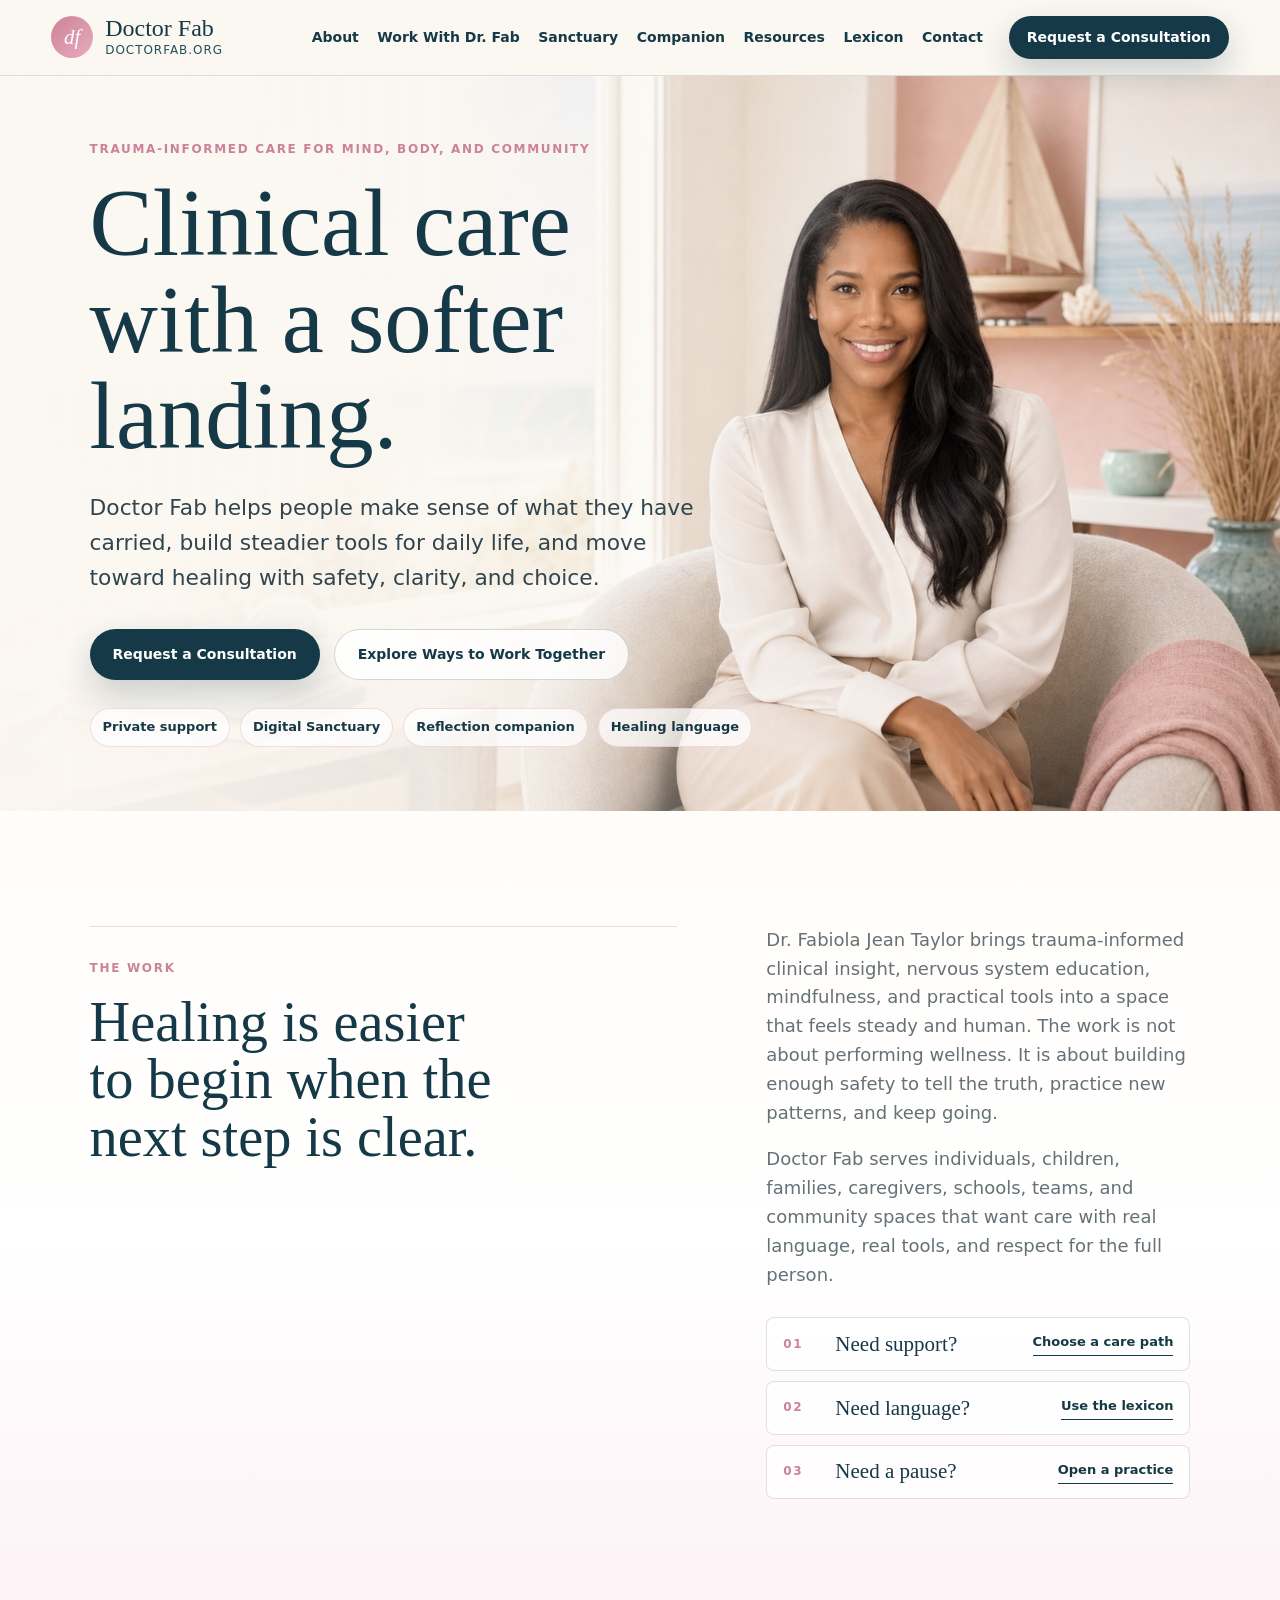
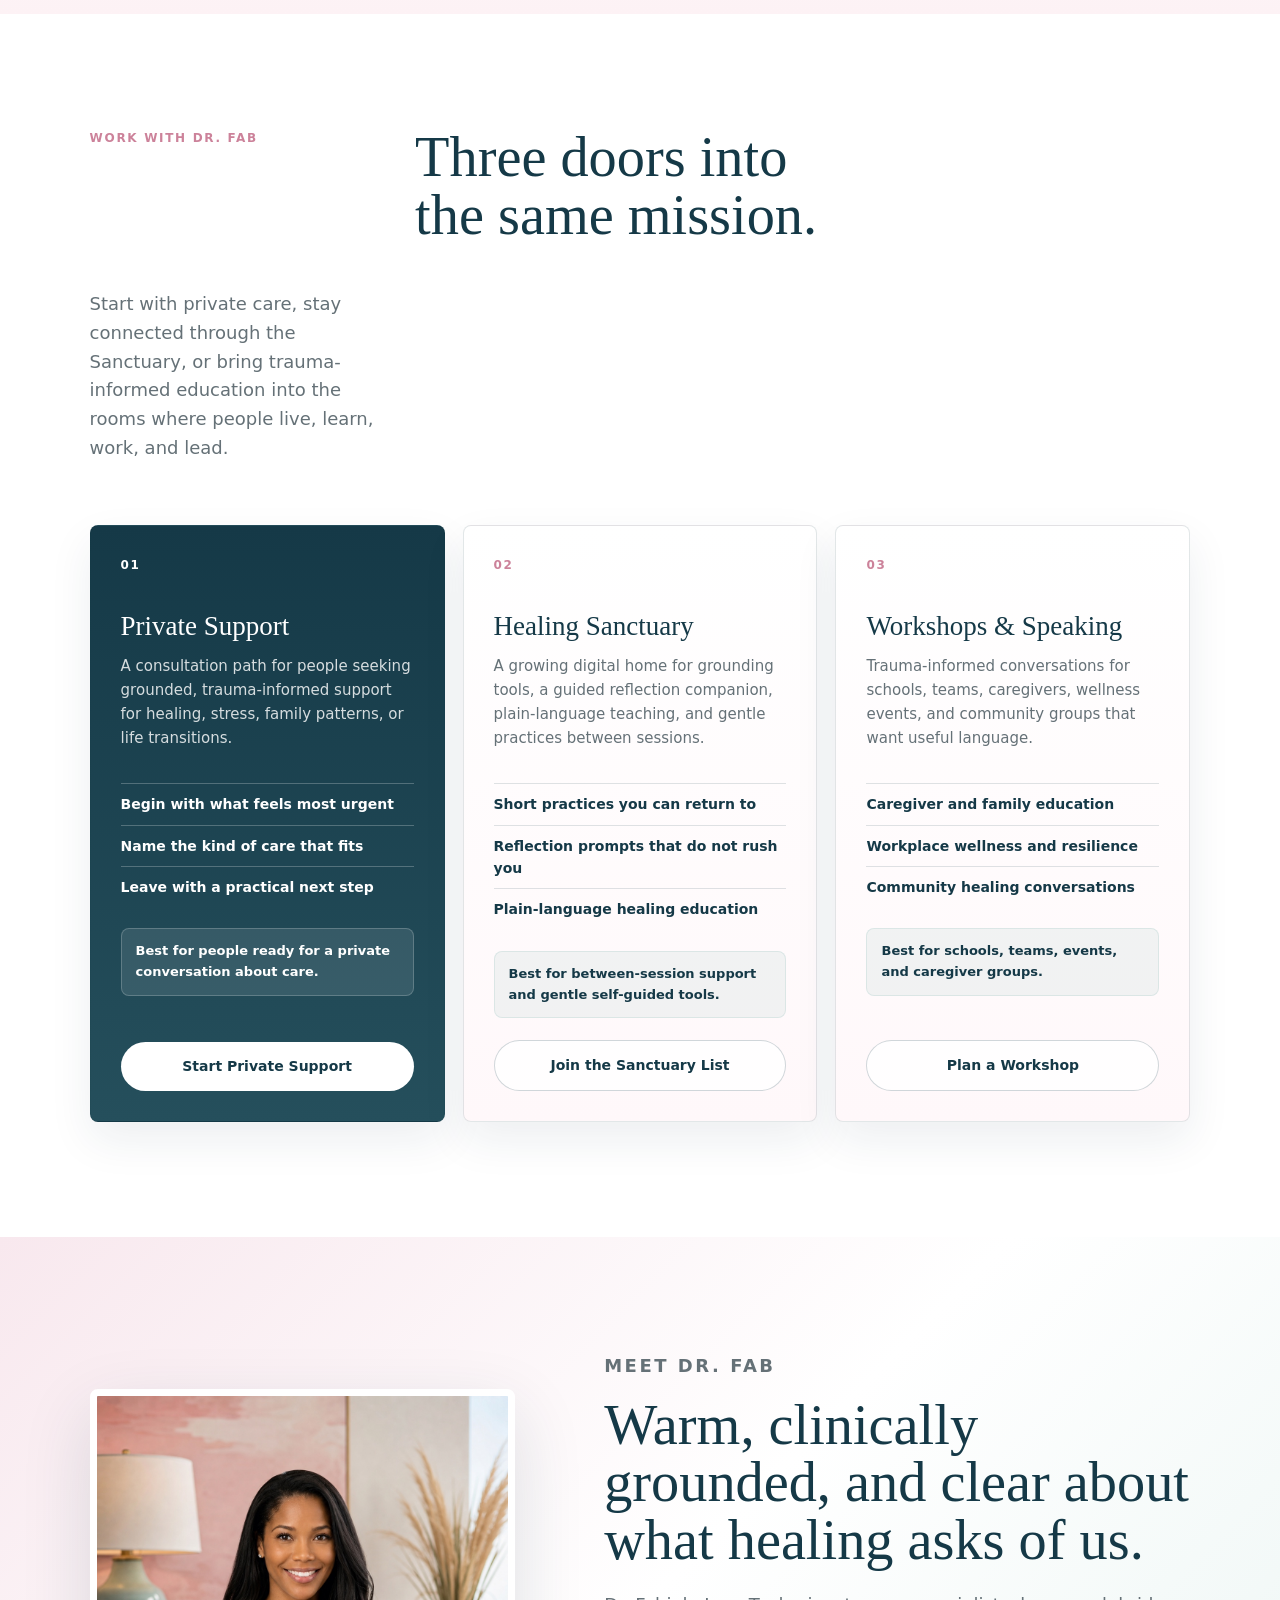
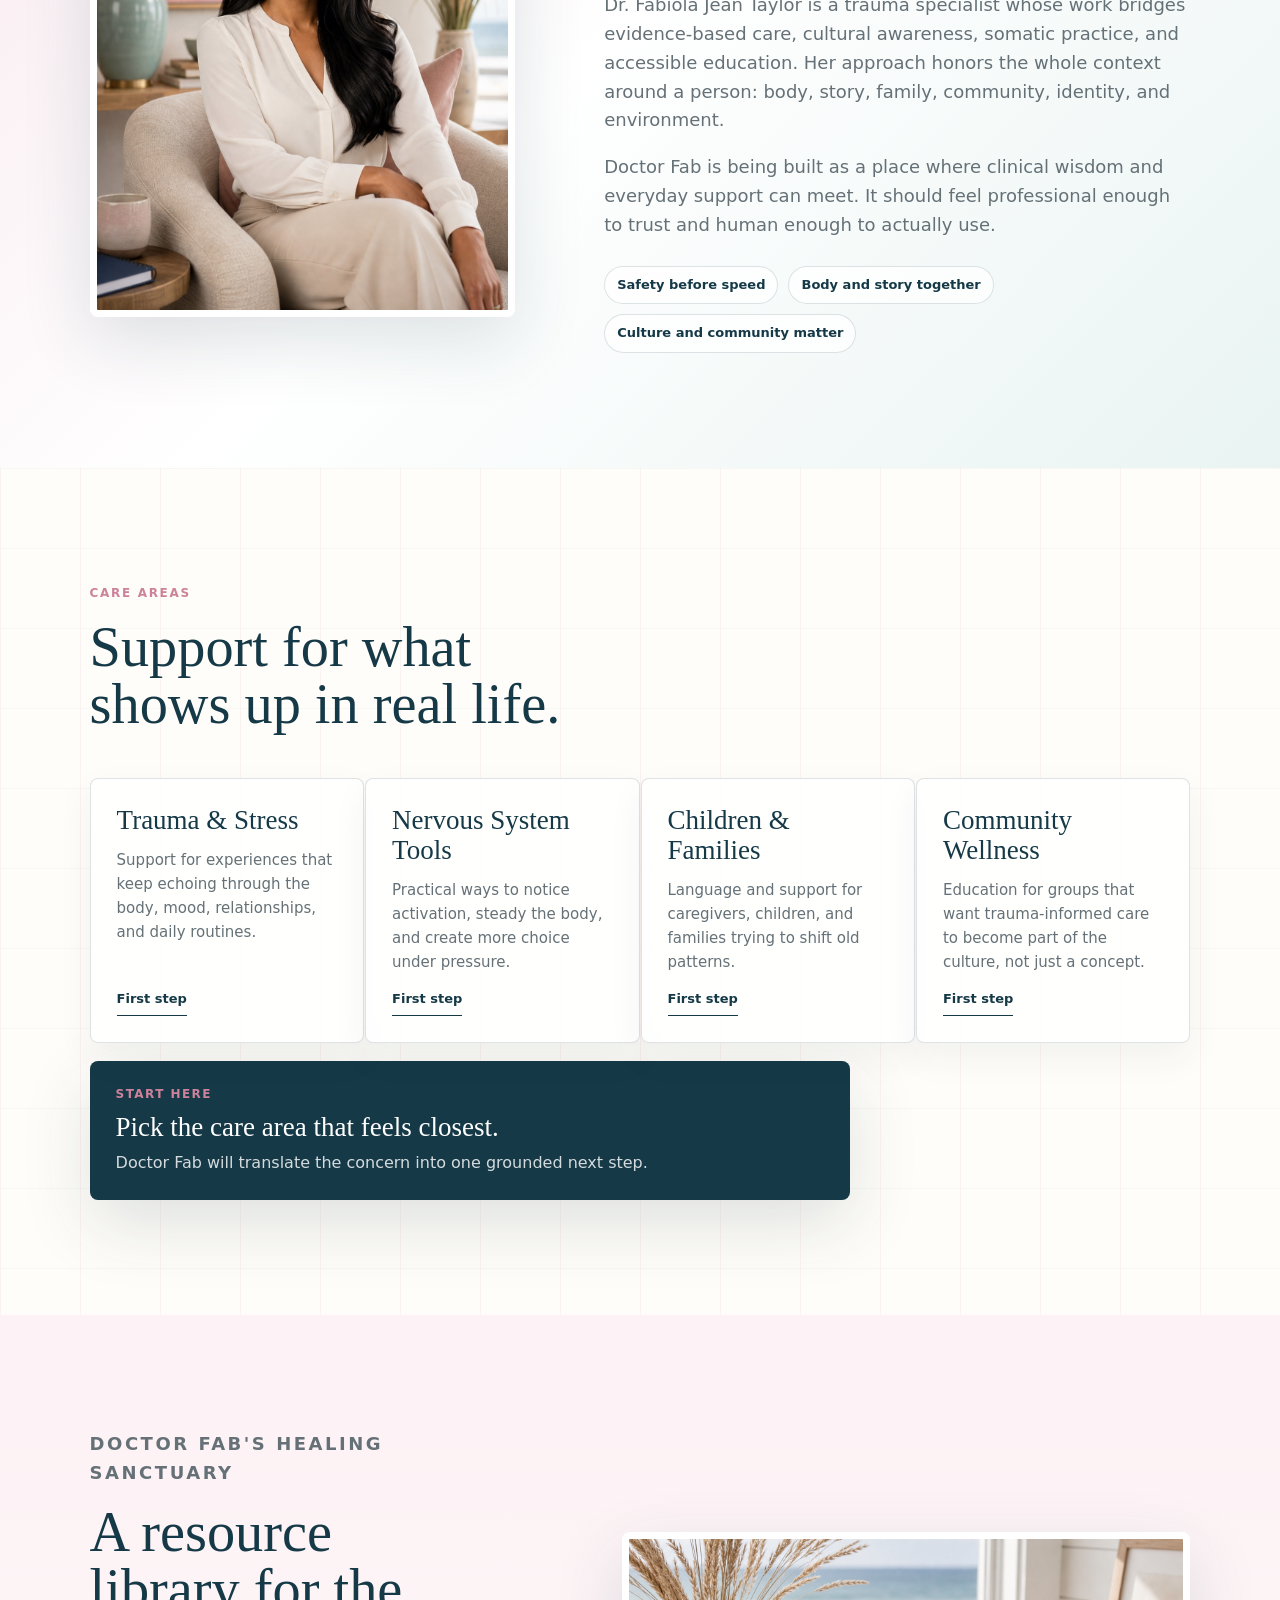
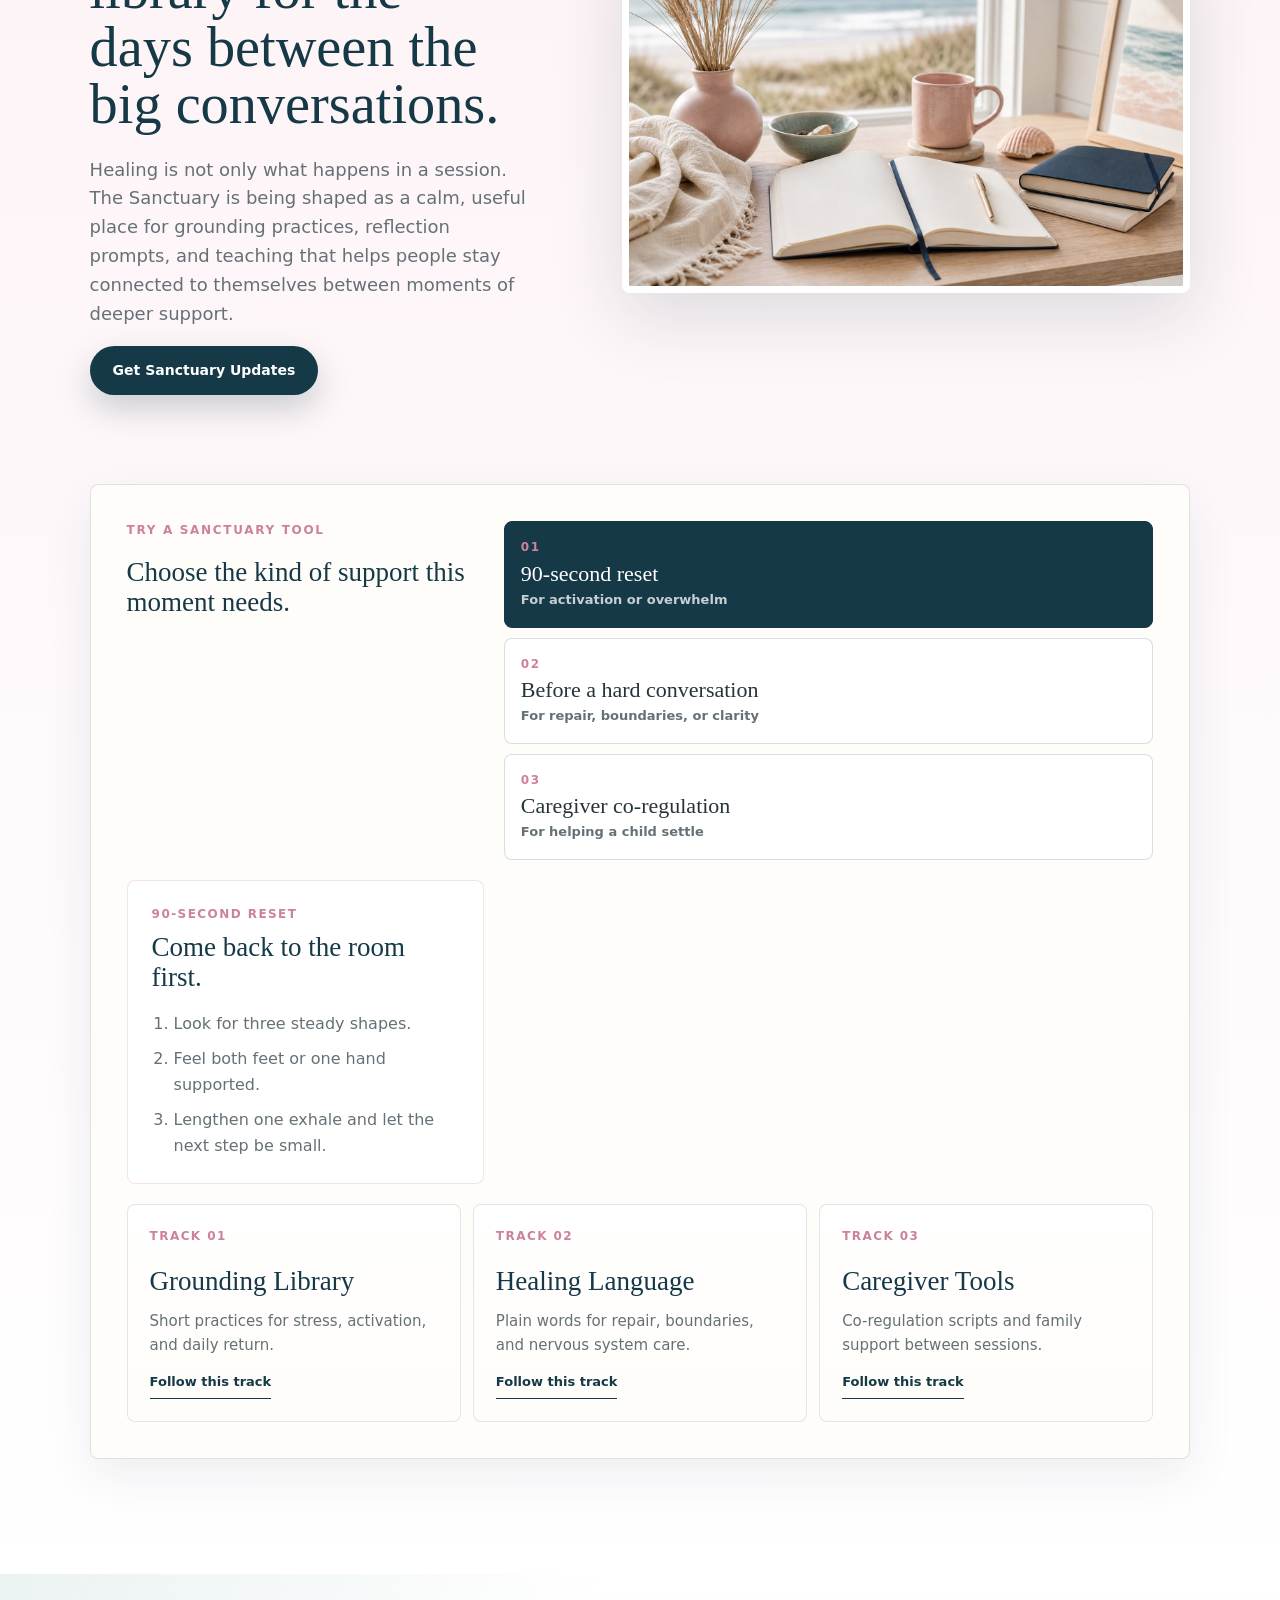
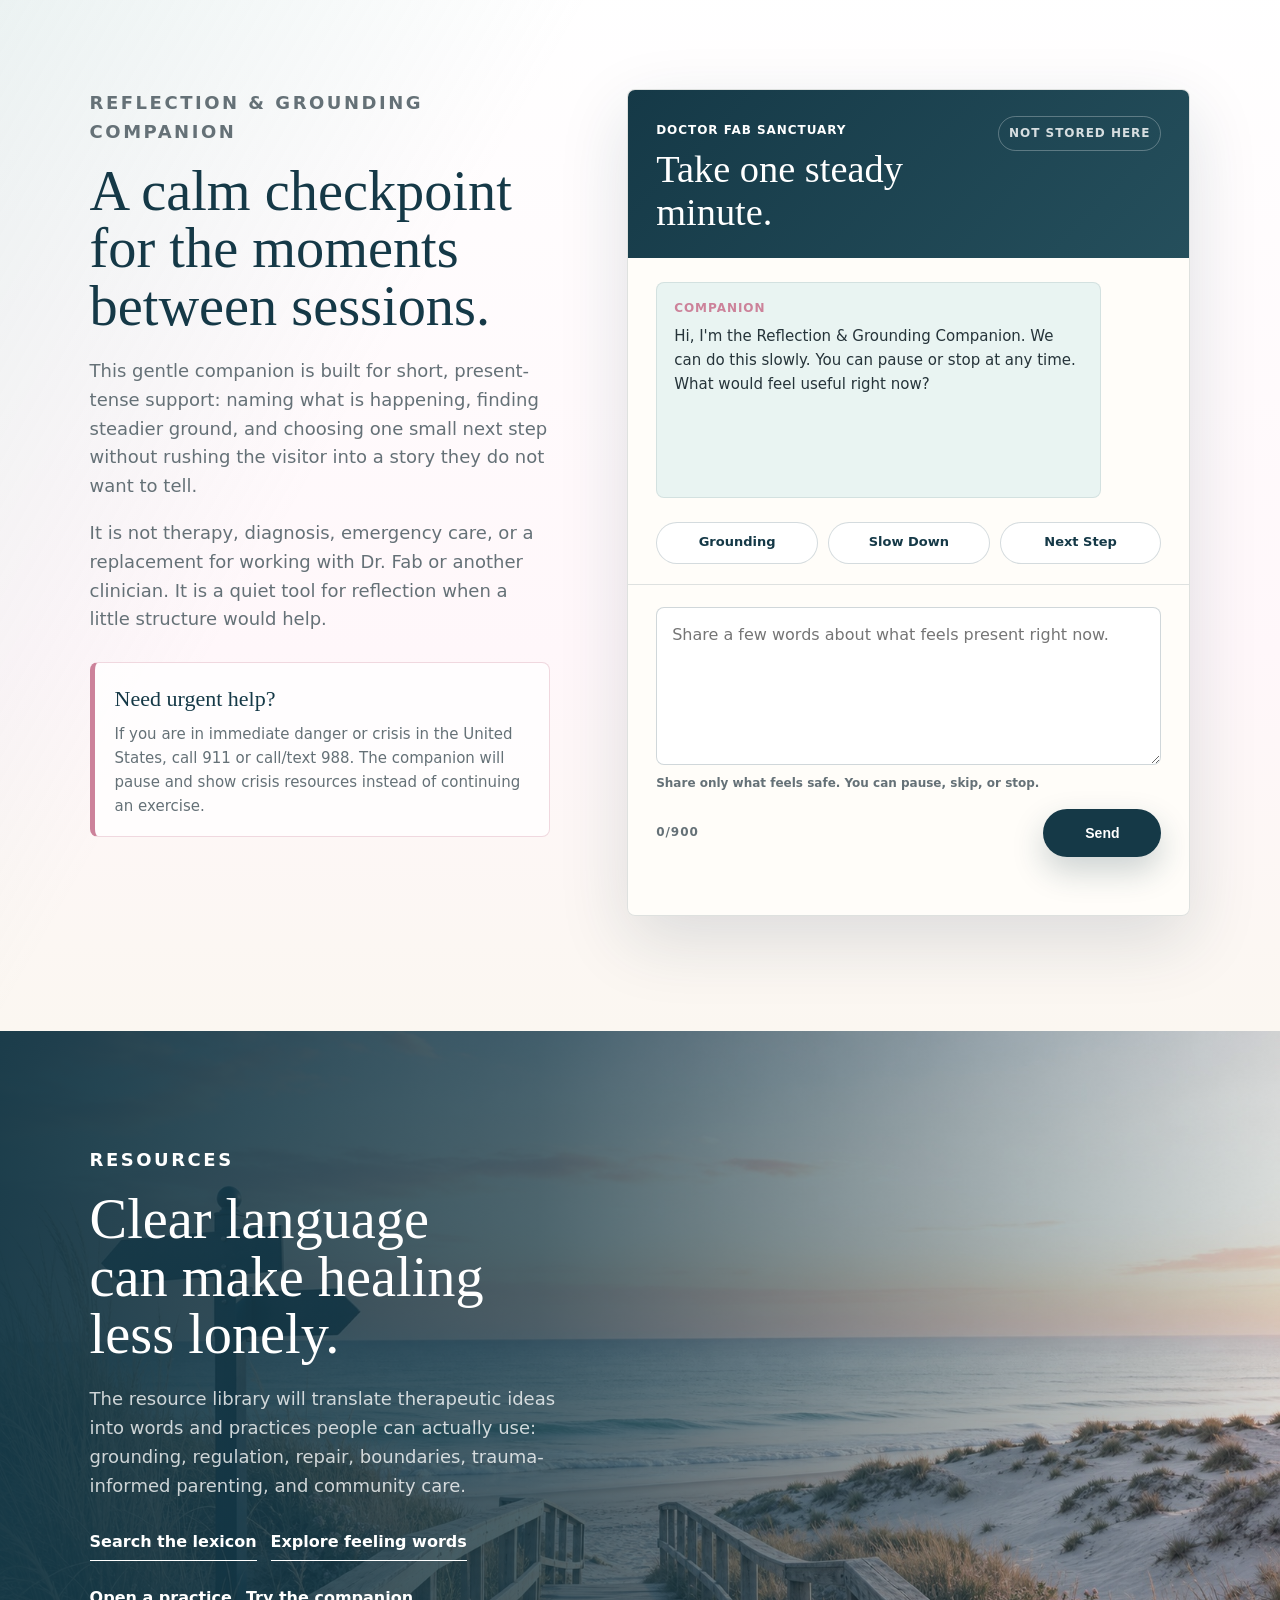
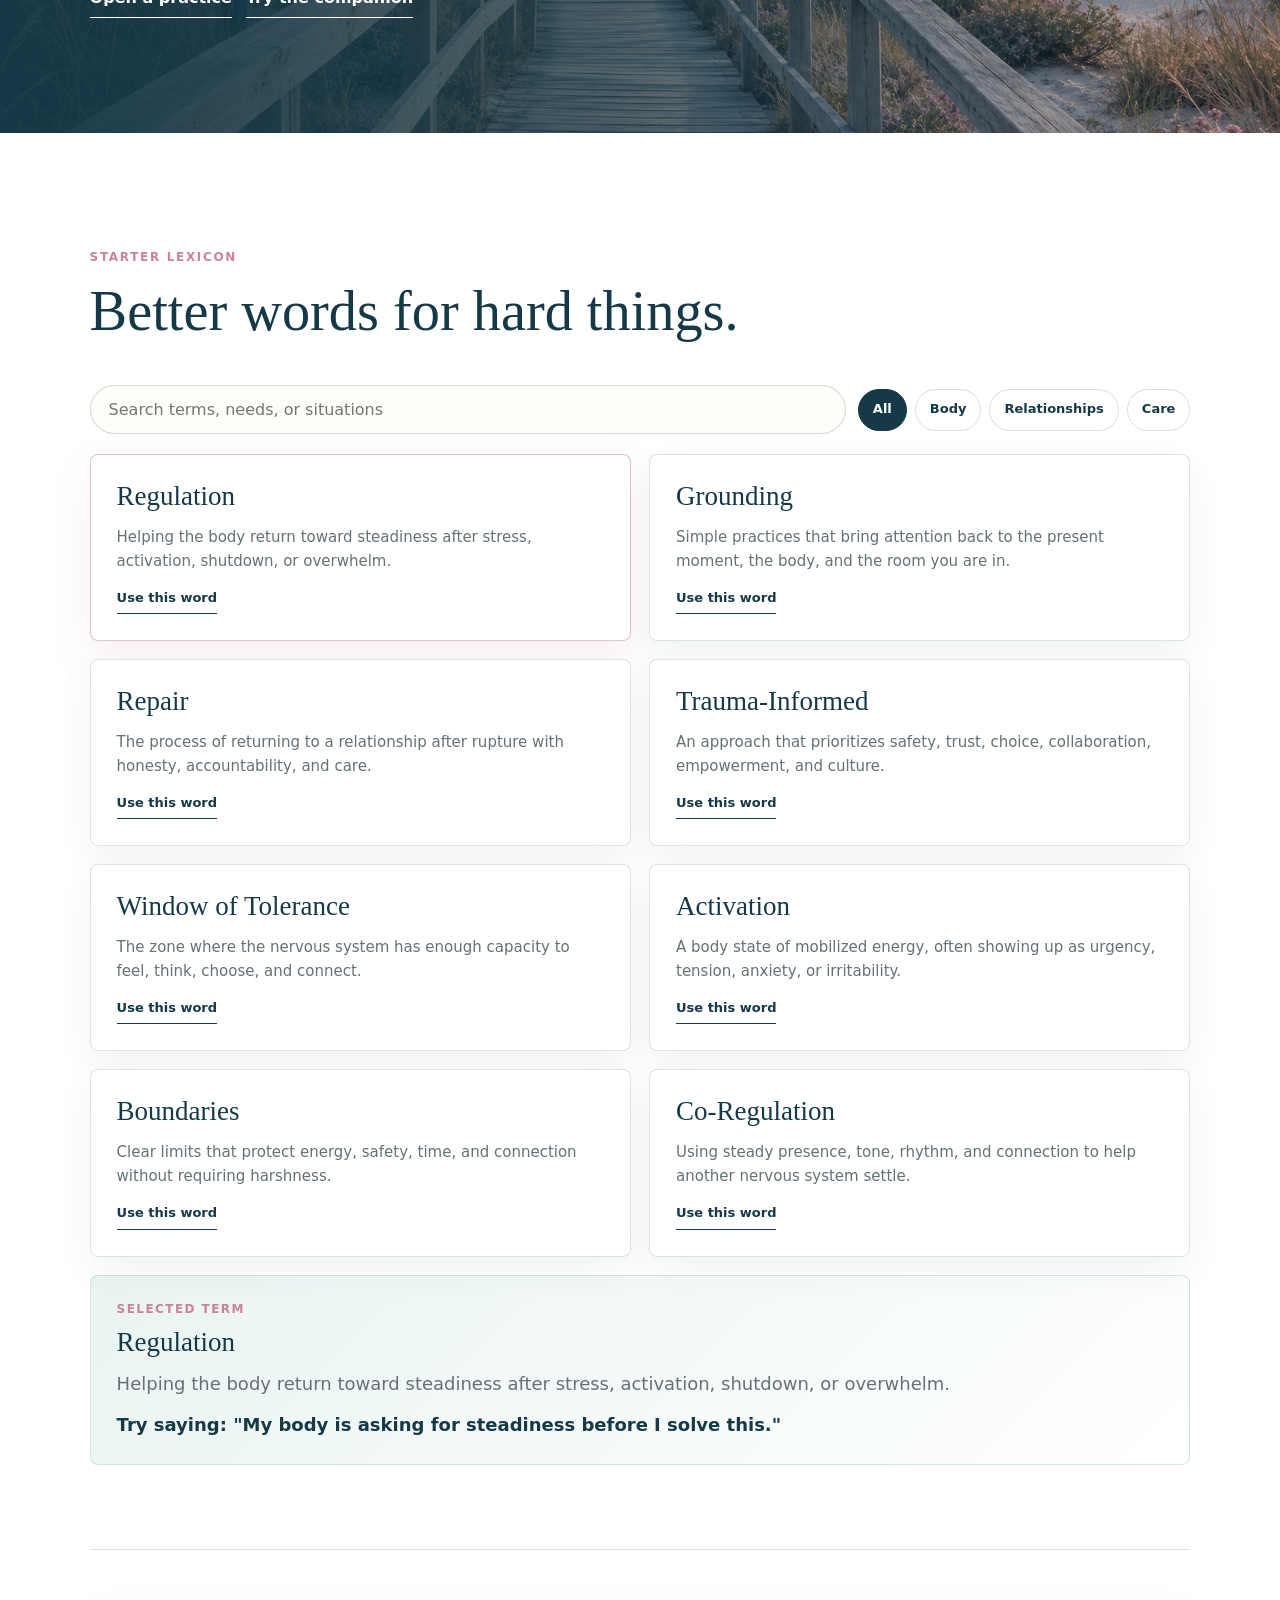
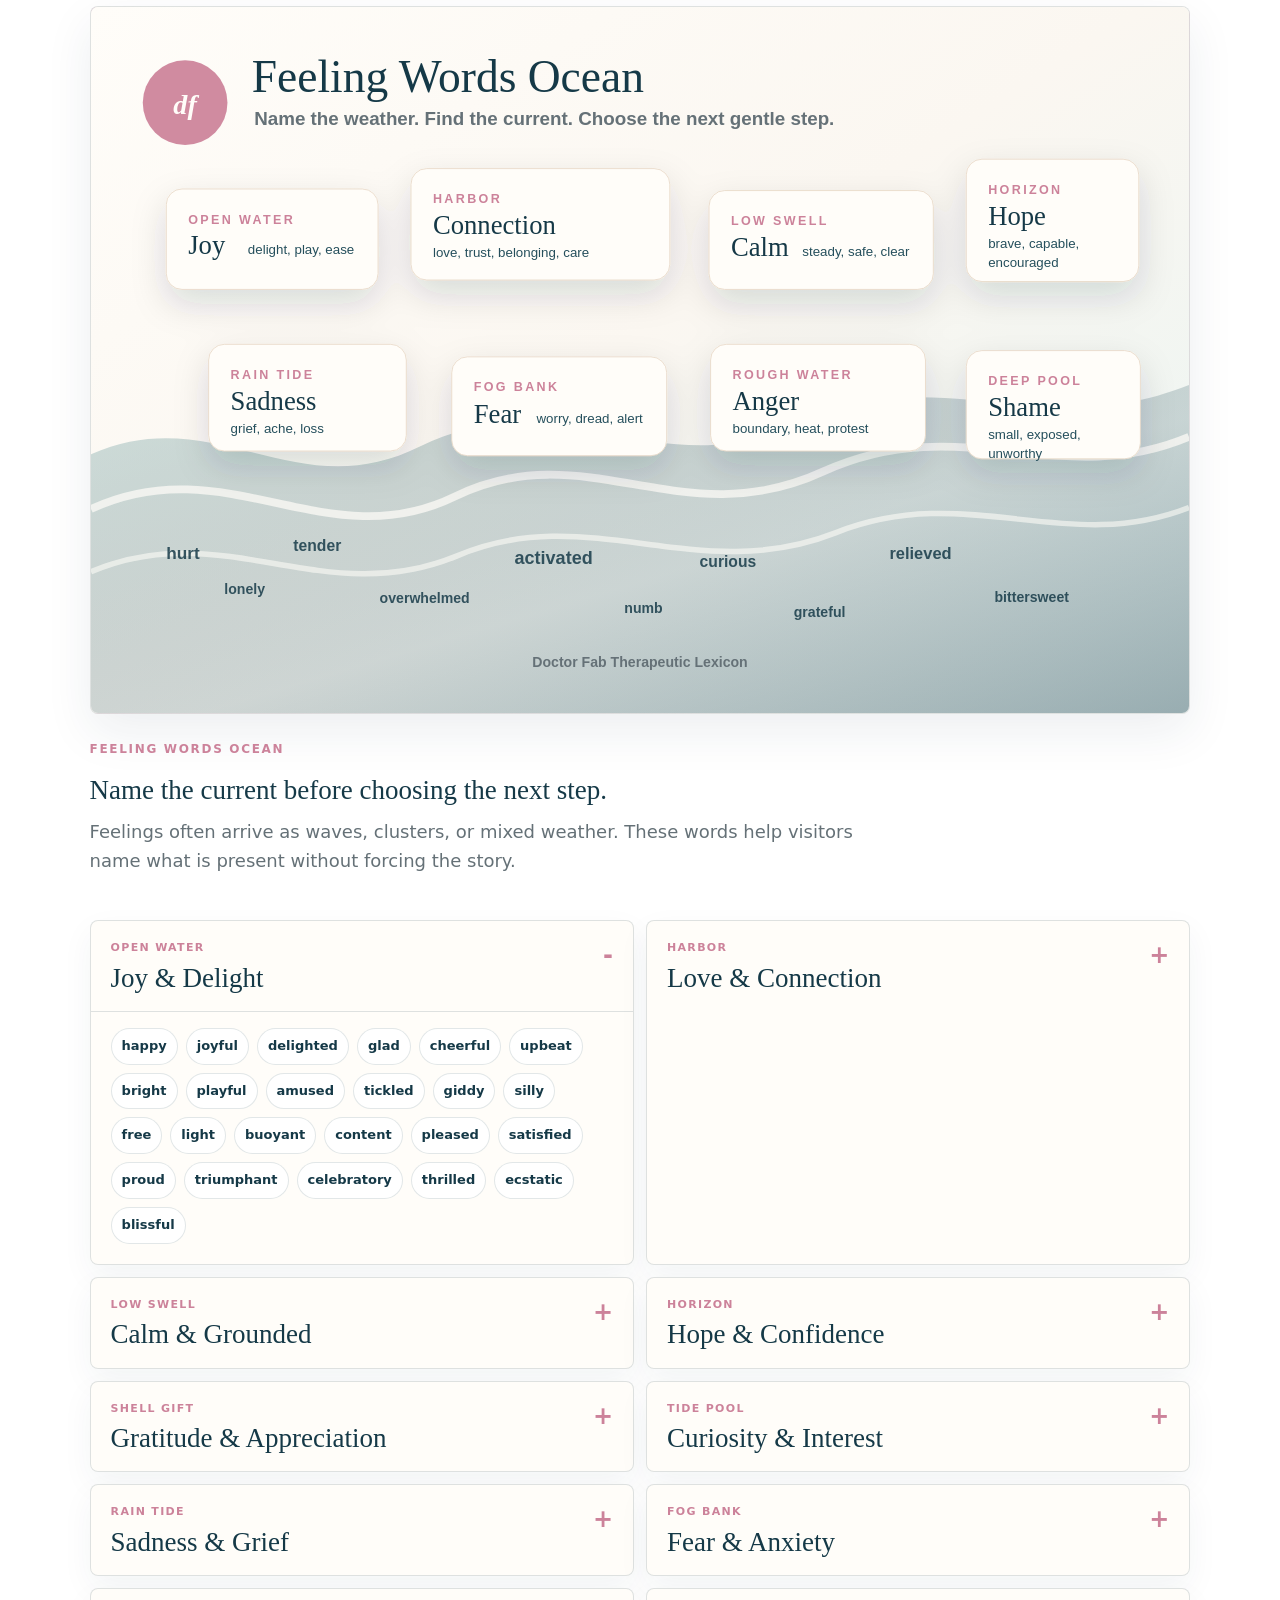
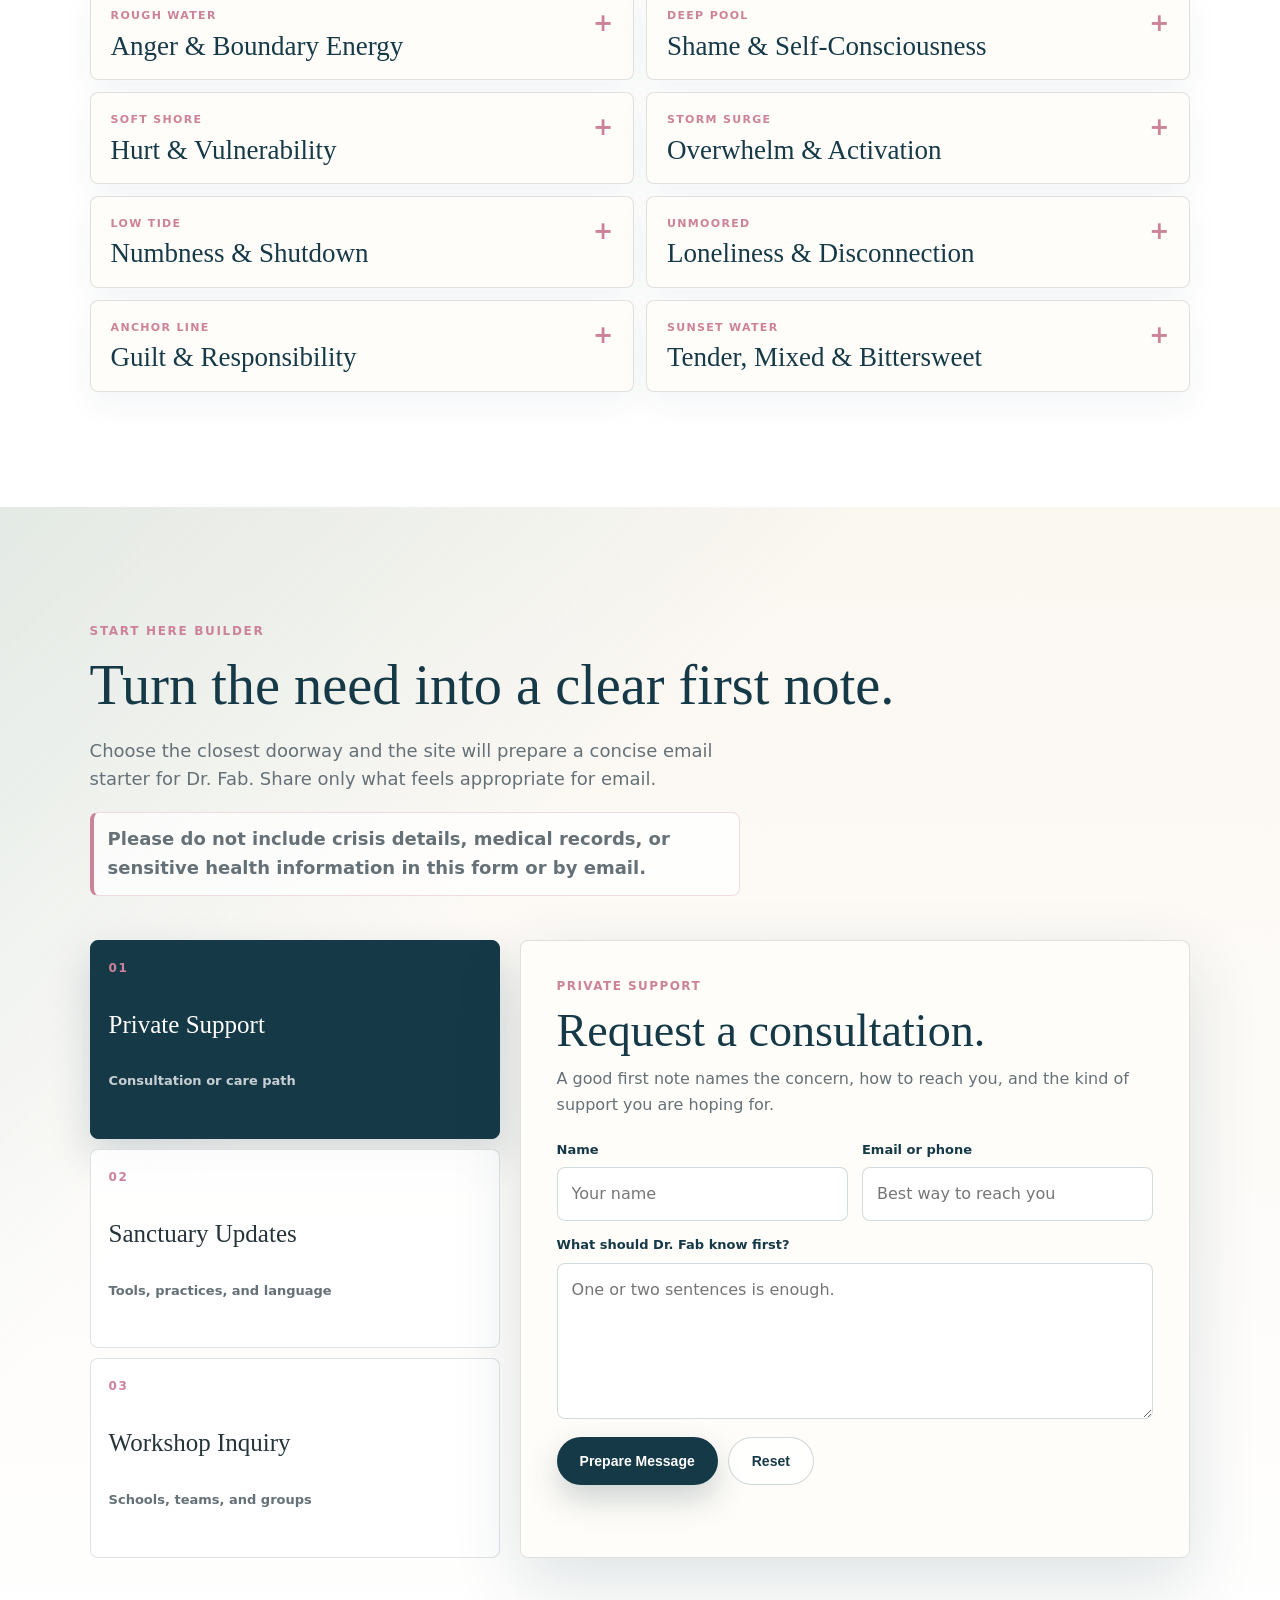
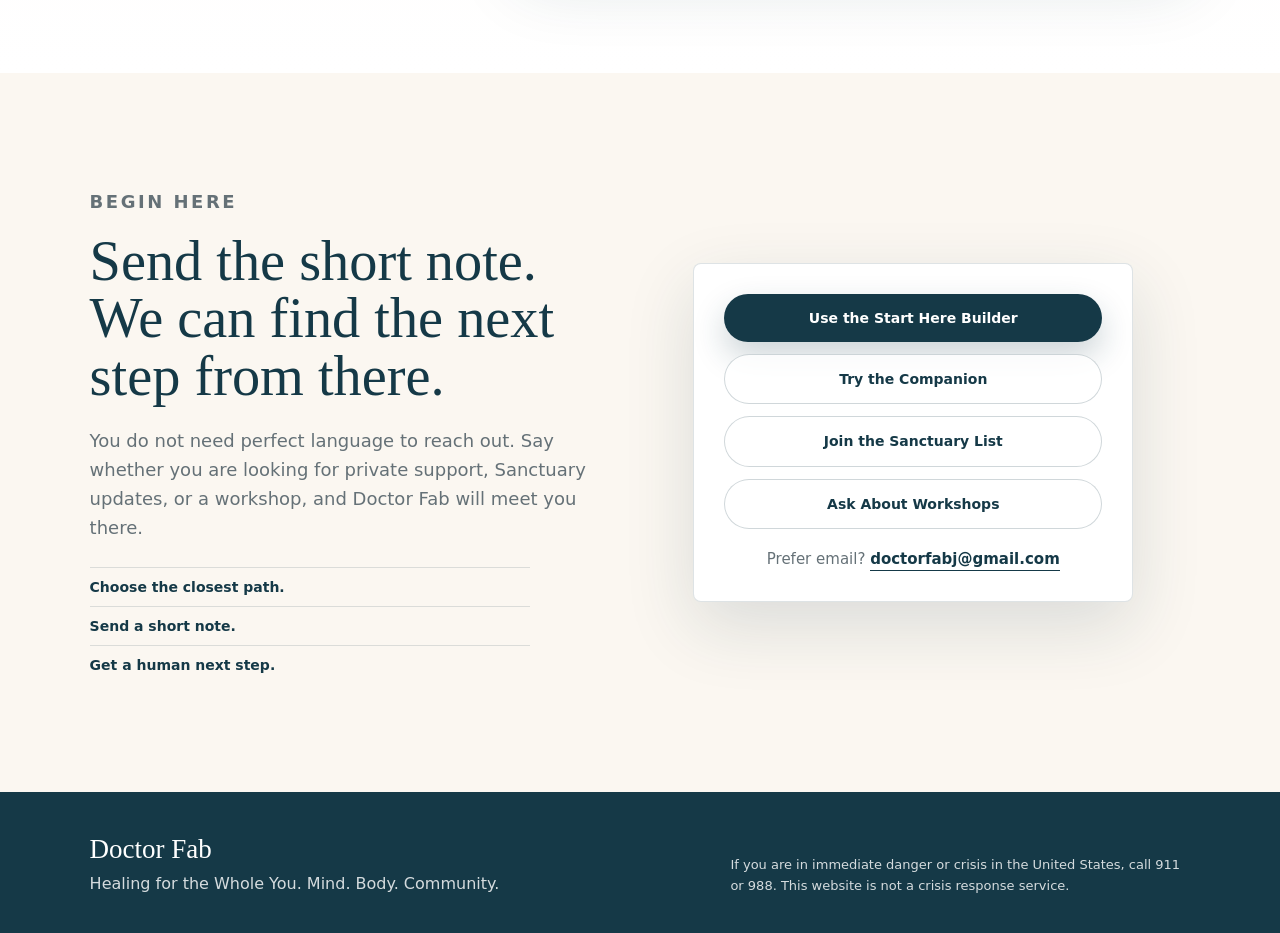
==== index.html @ 4f76460e "Add feeling words lexicon library" ====
<!doctype html>
<html lang="en">
  <head>
    <meta charset="utf-8">
    <meta name="viewport" content="width=device-width, initial-scale=1">
    <title>Doctor Fab | Trauma-Informed Therapy, Resources, and Workshops</title>
    <meta
      name="description"
      content="Doctor Fab offers trauma-informed therapy, nervous system education, practical healing resources, and workshops for individuals, families, and communities."
    >
    <meta property="og:title" content="Doctor Fab | Trauma-Informed Therapy, Resources, and Workshops">
    <meta
      property="og:description"
      content="Clinical care with a softer landing. Trauma-informed support for people, families, and communities ready for steady change."
    >
    <meta property="og:image" content="https://doctorfab.org/assets/generated/doctorfab-hero-coastal.jpg">
    <meta name="theme-color" content="#153947">
    <link rel="canonical" href="https://doctorfab.org/">
    <link rel="icon" href="assets/favicon.svg" type="image/svg+xml">
    <link rel="stylesheet" href="styles.css">
  </head>
  <body>
    <a class="skip-link" href="#home">Skip to content</a>
    <header class="site-header">
      <a class="brand" href="#home" aria-label="Doctor Fab home">
        <span class="brand-mark">df</span>
        <span>
          <strong>Doctor Fab</strong>
          <small>doctorfab.org</small>
        </span>
      </a>
      <div class="header-actions">
        <nav class="nav" aria-label="Main navigation">
          <a href="#about">About</a>
          <a href="#work">Work With Dr. Fab</a>
          <a href="#sanctuary">Sanctuary</a>
          <a href="#companion">Companion</a>
          <a href="#resources">Resources</a>
          <a href="#lexicon">Lexicon</a>
          <a href="#contact">Contact</a>
        </nav>
        <a class="header-cta" href="#pathway" data-pathway-start="private" aria-label="Request a consultation">
          <span class="header-cta-full">Request a Consultation</span>
          <span class="header-cta-short">Start Here</span>
        </a>
      </div>
    </header>

    <main id="home" tabindex="-1">
      <section class="hero" aria-label="Doctor Fab introduction">
        <img
          class="hero-image"
          src="assets/generated/doctorfab-hero-coastal.jpg"
          alt="Doctor Fab seated in a calm coastal therapy office"
          width="1586"
          height="992"
          fetchpriority="high"
          decoding="async"
        >
        <div class="hero-copy">
          <p class="eyebrow">Trauma-informed care for mind, body, and community</p>
          <h1>Clinical care with a softer landing.</h1>
          <p class="hero-lede">
            Doctor Fab helps people make sense of what they have carried, build
            steadier tools for daily life, and move toward healing with safety,
            clarity, and choice.
          </p>
          <div class="hero-actions">
            <a class="button primary" href="#pathway" data-pathway-start="private">Request a Consultation</a>
            <a class="button secondary" href="#work">Explore Ways to Work Together</a>
          </div>
          <div class="hero-paths" aria-label="Doctor Fab support pathways">
            <a href="#work">Private support</a>
            <a href="#sanctuary">Digital Sanctuary</a>
            <a href="#companion" data-focus-companion>Reflection companion</a>
            <a href="#lexicon">Healing language</a>
          </div>
        </div>
      </section>

      <section class="opening section-shell">
        <div class="section-rule">
          <p class="eyebrow">The work</p>
          <h2>Healing is easier to begin when the next step is clear.</h2>
        </div>
        <div class="opening-copy">
          <p>
            Dr. Fabiola Jean Taylor brings trauma-informed clinical insight,
            nervous system education, mindfulness, and practical tools into a
            space that feels steady and human. The work is not about performing
            wellness. It is about building enough safety to tell the truth,
            practice new patterns, and keep going.
          </p>
          <p>
            Doctor Fab serves individuals, children, families, caregivers,
            schools, teams, and community spaces that want care with real
            language, real tools, and respect for the full person.
          </p>
          <div class="orientation-panel" aria-label="Where to begin">
            <article>
              <span>01</span>
              <strong>Need support?</strong>
              <a href="#work">Choose a care path</a>
            </article>
            <article>
              <span>02</span>
              <strong>Need language?</strong>
              <a href="#lexicon">Use the lexicon</a>
            </article>
            <article>
              <span>03</span>
              <strong>Need a pause?</strong>
              <a href="#sanctuary">Open a practice</a>
            </article>
          </div>
        </div>
      </section>

      <section id="work" class="work section-shell">
        <div class="section-intro">
          <p class="eyebrow">Work With Dr. Fab</p>
          <h2>Three doors into the same mission.</h2>
          <p>
            Start with private care, stay connected through the Sanctuary, or
            bring trauma-informed education into the rooms where people live,
            learn, work, and lead.
          </p>
        </div>
        <div class="offer-grid">
          <article class="offer-card featured">
            <span class="offer-number">01</span>
            <h3>Private Support</h3>
            <p>
              A consultation path for people seeking grounded, trauma-informed
              support for healing, stress, family patterns, or life transitions.
            </p>
            <ul>
              <li>Begin with what feels most urgent</li>
              <li>Name the kind of care that fits</li>
              <li>Leave with a practical next step</li>
            </ul>
            <p class="offer-fit">Best for people ready for a private conversation about care.</p>
            <a class="button light" href="#pathway" data-pathway-start="private">Start Private Support</a>
          </article>
          <article class="offer-card">
            <span class="offer-number">02</span>
            <h3>Healing Sanctuary</h3>
            <p>
              A growing digital home for grounding tools, a guided reflection
              companion, plain-language teaching, and gentle practices between
              sessions.
            </p>
            <ul>
              <li>Short practices you can return to</li>
              <li>Reflection prompts that do not rush you</li>
              <li>Plain-language healing education</li>
            </ul>
            <p class="offer-fit">Best for between-session support and gentle self-guided tools.</p>
            <a class="button secondary" href="#pathway" data-pathway-start="sanctuary">Join the Sanctuary List</a>
          </article>
          <article class="offer-card">
            <span class="offer-number">03</span>
            <h3>Workshops & Speaking</h3>
            <p>
              Trauma-informed conversations for schools, teams, caregivers,
              wellness events, and community groups that want useful language.
            </p>
            <ul>
              <li>Caregiver and family education</li>
              <li>Workplace wellness and resilience</li>
              <li>Community healing conversations</li>
            </ul>
            <p class="offer-fit">Best for schools, teams, events, and caregiver groups.</p>
            <a class="button secondary" href="#pathway" data-pathway-start="workshop">Plan a Workshop</a>
          </article>
        </div>
      </section>

      <section id="about" class="about">
        <div class="about-image">
          <img
            src="assets/generated/doctorfab-about-portrait.jpg"
            alt="AI-generated portrait of Doctor Fab in a coastal studio"
          >
        </div>
        <div class="about-copy">
          <p class="eyebrow">Meet Dr. Fab</p>
          <h2>Warm, clinically grounded, and clear about what healing asks of us.</h2>
          <p>
            Dr. Fabiola Jean Taylor is a trauma specialist whose work bridges
            evidence-based care, cultural awareness, somatic practice, and
            accessible education. Her approach honors the whole context around a
            person: body, story, family, community, identity, and environment.
          </p>
          <p>
            Doctor Fab is being built as a place where clinical wisdom and
            everyday support can meet. It should feel professional enough to
            trust and human enough to actually use.
          </p>
          <div class="clinical-lens" aria-label="Doctor Fab clinical lens">
            <span>Safety before speed</span>
            <span>Body and story together</span>
            <span>Culture and community matter</span>
          </div>
        </div>
      </section>

      <section class="focus section-shell">
        <div class="section-intro compact">
          <p class="eyebrow">Care Areas</p>
          <h2>Support for what shows up in real life.</h2>
        </div>
        <div class="focus-list">
          <article>
            <h3>Trauma & Stress</h3>
            <p>Support for experiences that keep echoing through the body, mood, relationships, and daily routines.</p>
            <button type="button" data-care-path="trauma">First step</button>
          </article>
          <article>
            <h3>Nervous System Tools</h3>
            <p>Practical ways to notice activation, steady the body, and create more choice under pressure.</p>
            <button type="button" data-care-path="nervous-system">First step</button>
          </article>
          <article>
            <h3>Children & Families</h3>
            <p>Language and support for caregivers, children, and families trying to shift old patterns.</p>
            <button type="button" data-care-path="families">First step</button>
          </article>
          <article>
            <h3>Community Wellness</h3>
            <p>Education for groups that want trauma-informed care to become part of the culture, not just a concept.</p>
            <button type="button" data-care-path="community">First step</button>
          </article>
        </div>
        <div class="care-result" data-care-result aria-live="polite">
          <span>Start here</span>
          <h3>Pick the care area that feels closest.</h3>
          <p>Doctor Fab will translate the concern into one grounded next step.</p>
        </div>
      </section>

      <section id="sanctuary" class="sanctuary section-shell">
        <div class="sanctuary-copy">
          <p class="eyebrow">Doctor Fab's Healing Sanctuary</p>
          <h2>A resource library for the days between the big conversations.</h2>
          <p>
            Healing is not only what happens in a session. The Sanctuary is
            being shaped as a calm, useful place for grounding practices,
            reflection prompts, and teaching that helps people stay connected to
            themselves between moments of deeper support.
          </p>
          <a class="button primary" href="#pathway" data-pathway-start="sanctuary">Get Sanctuary Updates</a>
        </div>
        <div class="sanctuary-image">
          <img
            src="assets/generated/doctorfab-sanctuary-still-life.jpg"
            alt="AI-generated coastal desk with journal, mug, and healing resources"
          >
        </div>
        <div class="sanctuary-library" aria-label="Healing Sanctuary tools">
          <div class="sanctuary-library-header">
            <p class="eyebrow">Try a Sanctuary Tool</p>
            <h3>Choose the kind of support this moment needs.</h3>
          </div>
          <div class="sanctuary-tools">
            <button type="button" data-sanctuary-tool="reset" aria-pressed="true">
              <span>01</span>
              <strong>90-second reset</strong>
              <small>For activation or overwhelm</small>
            </button>
            <button type="button" data-sanctuary-tool="conversation" aria-pressed="false">
              <span>02</span>
              <strong>Before a hard conversation</strong>
              <small>For repair, boundaries, or clarity</small>
            </button>
            <button type="button" data-sanctuary-tool="caregiver" aria-pressed="false">
              <span>03</span>
              <strong>Caregiver co-regulation</strong>
              <small>For helping a child settle</small>
            </button>
          </div>
          <article class="sanctuary-practice" data-sanctuary-output aria-live="polite">
            <span>90-second reset</span>
            <h3>Come back to the room first.</h3>
            <ol>
              <li>Look for three steady shapes.</li>
              <li>Feel both feet or one hand supported.</li>
              <li>Lengthen one exhale and let the next step be small.</li>
            </ol>
          </article>
          <div class="sanctuary-drops" aria-label="Healing Sanctuary content tracks">
            <article>
              <span>Track 01</span>
              <h3>Grounding Library</h3>
              <p>Short practices for stress, activation, and daily return.</p>
              <button type="button" data-pathway-start="sanctuary" data-pathway-interest="Grounding Library">Follow this track</button>
            </article>
            <article>
              <span>Track 02</span>
              <h3>Healing Language</h3>
              <p>Plain words for repair, boundaries, and nervous system care.</p>
              <button type="button" data-pathway-start="sanctuary" data-pathway-interest="Healing Language">Follow this track</button>
            </article>
            <article>
              <span>Track 03</span>
              <h3>Caregiver Tools</h3>
              <p>Co-regulation scripts and family support between sessions.</p>
              <button type="button" data-pathway-start="sanctuary" data-pathway-interest="Caregiver Tools">Follow this track</button>
            </article>
          </div>
        </div>
      </section>

      <section id="companion" class="companion section-shell" aria-labelledby="companion-title">
        <div class="companion-copy">
          <p class="eyebrow">Reflection & Grounding Companion</p>
          <h2 id="companion-title">A calm checkpoint for the moments between sessions.</h2>
          <p>
            This gentle companion is built for short, present-tense support:
            naming what is happening, finding steadier ground, and choosing one
            small next step without rushing the visitor into a story they do not
            want to tell.
          </p>
          <p>
            It is not therapy, diagnosis, emergency care, or a replacement for
            working with Dr. Fab or another clinician. It is a quiet tool for
            reflection when a little structure would help.
          </p>
          <div class="companion-safety">
            <strong>Need urgent help?</strong>
            <span>
              If you are in immediate danger or crisis in the United States,
              call 911 or call/text 988. The companion will pause and show
              crisis resources instead of continuing an exercise.
            </span>
          </div>
        </div>

        <div class="companion-tool" data-companion-tool>
          <div class="companion-tool-header">
            <div>
              <span class="companion-tool-kicker">Doctor Fab Sanctuary</span>
              <h3>Take one steady minute.</h3>
            </div>
            <span class="companion-session-note">Not stored here</span>
          </div>

          <div
            class="companion-messages"
            data-companion-messages
            aria-label="Companion conversation"
            aria-live="polite"
          ></div>

          <div class="companion-prompts" aria-label="Starter reflections">
            <button type="button" data-companion-prompt="I want a grounding exercise for the next two minutes.">Grounding</button>
            <button type="button" data-companion-prompt="I feel activated and want help slowing down.">Slow Down</button>
            <button type="button" data-companion-prompt="Help me choose one gentle next step.">Next Step</button>
          </div>

          <form class="companion-form" data-companion-form>
            <label class="sr-only" for="companion-reflection">Share a reflection with the companion</label>
            <textarea
              id="companion-reflection"
              data-companion-input
              maxlength="900"
              rows="5"
              aria-describedby="companion-helper companion-status"
              placeholder="Share a few words about what feels present right now."
            ></textarea>
            <p id="companion-helper" class="companion-helper">
              Share only what feels safe. You can pause, skip, or stop.
            </p>
            <div class="companion-form-footer">
              <span class="companion-counter" data-companion-counter>0/900</span>
              <button class="button primary companion-send" type="submit">Send</button>
            </div>
            <p
              id="companion-status"
              class="companion-status"
              data-companion-status
              role="status"
              aria-live="polite"
            ></p>
          </form>
        </div>
      </section>

      <section id="resources" class="resources">
        <img
          src="assets/generated/doctorfab-coastal-path.jpg"
          alt="AI-generated coastal boardwalk over dunes toward the ocean"
        >
        <div class="resources-copy">
          <p class="eyebrow">Resources</p>
          <h2>Clear language can make healing less lonely.</h2>
          <p>
            The resource library will translate therapeutic ideas into words and
            practices people can actually use: grounding, regulation, repair,
            boundaries, trauma-informed parenting, and community care.
          </p>
          <div class="resource-actions">
            <a class="text-link" href="#lexicon">Search the lexicon</a>
            <a class="text-link" href="#feeling-words">Explore feeling words</a>
            <a class="text-link" href="#sanctuary">Open a practice</a>
            <a class="text-link" href="#companion" data-focus-companion>Try the companion</a>
          </div>
        </div>
      </section>

      <section id="lexicon" class="lexicon section-shell">
        <div class="section-intro compact">
          <p class="eyebrow">Starter Lexicon</p>
          <h2>Better words for hard things.</h2>
        </div>
        <div class="lexicon-tools" aria-label="Search the Doctor Fab lexicon">
          <label>
            <span class="sr-only">Search healing terms</span>
            <input type="search" data-lexicon-search placeholder="Search terms, needs, or situations">
          </label>
          <div class="lexicon-filters" aria-label="Filter lexicon">
            <button type="button" data-lexicon-filter="all" aria-pressed="true">All</button>
            <button type="button" data-lexicon-filter="body" aria-pressed="false">Body</button>
            <button type="button" data-lexicon-filter="relationship" aria-pressed="false">Relationships</button>
            <button type="button" data-lexicon-filter="care" aria-pressed="false">Care</button>
          </div>
        </div>
        <div class="lexicon-grid" data-lexicon-grid>
          <article data-lexicon-card data-category="body" data-terms="regulation stress overwhelm activation calm">
            <h3>Regulation</h3>
            <p>Helping the body return toward steadiness after stress, activation, shutdown, or overwhelm.</p>
            <button type="button">Use this word</button>
          </article>
          <article data-lexicon-card data-category="body" data-terms="grounding present room breath body">
            <h3>Grounding</h3>
            <p>Simple practices that bring attention back to the present moment, the body, and the room you are in.</p>
            <button type="button">Use this word</button>
          </article>
          <article data-lexicon-card data-category="relationship" data-terms="repair apology reconnect conflict rupture">
            <h3>Repair</h3>
            <p>The process of returning to a relationship after rupture with honesty, accountability, and care.</p>
            <button type="button">Use this word</button>
          </article>
          <article data-lexicon-card data-category="care" data-terms="trauma-informed safety choice trust culture empowerment">
            <h3>Trauma-Informed</h3>
            <p>An approach that prioritizes safety, trust, choice, collaboration, empowerment, and culture.</p>
            <button type="button">Use this word</button>
          </article>
          <article data-lexicon-card data-category="body" data-terms="window of tolerance capacity activated shutdown">
            <h3>Window of Tolerance</h3>
            <p>The zone where the nervous system has enough capacity to feel, think, choose, and connect.</p>
            <button type="button">Use this word</button>
          </article>
          <article data-lexicon-card data-category="body" data-terms="activation triggered anxious alert fight flight">
            <h3>Activation</h3>
            <p>A body state of mobilized energy, often showing up as urgency, tension, anxiety, or irritability.</p>
            <button type="button">Use this word</button>
          </article>
          <article data-lexicon-card data-category="relationship" data-terms="boundaries limits no yes space needs">
            <h3>Boundaries</h3>
            <p>Clear limits that protect energy, safety, time, and connection without requiring harshness.</p>
            <button type="button">Use this word</button>
          </article>
          <article data-lexicon-card data-category="relationship" data-terms="co-regulation child family caregiver calm">
            <h3>Co-Regulation</h3>
            <p>Using steady presence, tone, rhythm, and connection to help another nervous system settle.</p>
            <button type="button">Use this word</button>
          </article>
        </div>
        <article class="lexicon-detail" data-lexicon-detail aria-live="polite">
          <span>Selected term</span>
          <h3>Regulation</h3>
          <p>Try saying: "My body is asking for steadiness before I solve this."</p>
        </article>
        <div id="feeling-words" class="feeling-words">
          <div class="feeling-visual">
            <img
              src="assets/generated/doctorfab-feeling-words-ocean.svg"
              alt="Coastal feeling words ocean grouping emotions into calm, connection, joy, sadness, fear, anger, shame, and hope"
            >
          </div>
          <div class="feeling-intro">
            <p class="eyebrow">Feeling Words Ocean</p>
            <h3>Name the current before choosing the next step.</h3>
            <p>
              Feelings often arrive as waves, clusters, or mixed weather. These
              words help visitors name what is present without forcing the story.
            </p>
          </div>
          <div class="feeling-category-grid" aria-label="Feeling words by category">
            <details class="feeling-category" open>
              <summary>
                <span>Open Water</span>
                <strong>Joy &amp; Delight</strong>
              </summary>
              <div class="feeling-tags">
                <span>happy</span><span>joyful</span><span>delighted</span><span>glad</span><span>cheerful</span><span>upbeat</span><span>bright</span><span>playful</span><span>amused</span><span>tickled</span><span>giddy</span><span>silly</span><span>free</span><span>light</span><span>buoyant</span><span>content</span><span>pleased</span><span>satisfied</span><span>proud</span><span>triumphant</span><span>celebratory</span><span>thrilled</span><span>ecstatic</span><span>blissful</span>
              </div>
            </details>
            <details class="feeling-category">
              <summary>
                <span>Harbor</span>
                <strong>Love &amp; Connection</strong>
              </summary>
              <div class="feeling-tags">
                <span>loving</span><span>affectionate</span><span>warm</span><span>tender</span><span>caring</span><span>connected</span><span>close</span><span>bonded</span><span>trusting</span><span>safe</span><span>accepted</span><span>seen</span><span>understood</span><span>valued</span><span>cherished</span><span>adored</span><span>devoted</span><span>compassionate</span><span>protective</span><span>loyal</span><span>included</span><span>welcomed</span><span>belonging</span><span>supported</span>
              </div>
            </details>
            <details class="feeling-category">
              <summary>
                <span>Low Swell</span>
                <strong>Calm &amp; Grounded</strong>
              </summary>
              <div class="feeling-tags">
                <span>calm</span><span>peaceful</span><span>settled</span><span>steady</span><span>grounded</span><span>centered</span><span>regulated</span><span>relaxed</span><span>soothed</span><span>safe</span><span>secure</span><span>clear</span><span>present</span><span>patient</span><span>balanced</span><span>spacious</span><span>gentle</span><span>quiet</span><span>restful</span><span>restored</span><span>relieved</span><span>reassured</span><span>composed</span><span>at ease</span>
              </div>
            </details>
            <details class="feeling-category">
              <summary>
                <span>Horizon</span>
                <strong>Hope &amp; Confidence</strong>
              </summary>
              <div class="feeling-tags">
                <span>hopeful</span><span>optimistic</span><span>encouraged</span><span>inspired</span><span>motivated</span><span>ready</span><span>capable</span><span>brave</span><span>courageous</span><span>confident</span><span>empowered</span><span>determined</span><span>resilient</span><span>resourceful</span><span>open</span><span>willing</span><span>expectant</span><span>purposeful</span><span>committed</span><span>bold</span><span>proud</span><span>self-assured</span><span>trusting</span><span>renewed</span>
              </div>
            </details>
            <details class="feeling-category">
              <summary>
                <span>Shell Gift</span>
                <strong>Gratitude &amp; Appreciation</strong>
              </summary>
              <div class="feeling-tags">
                <span>grateful</span><span>thankful</span><span>appreciative</span><span>touched</span><span>moved</span><span>humbled</span><span>honored</span><span>fortunate</span><span>blessed</span><span>enriched</span><span>fulfilled</span><span>satisfied</span><span>nourished</span><span>comforted</span><span>recognized</span><span>acknowledged</span><span>respected</span><span>admired</span><span>generous</span><span>gracious</span><span>receptive</span><span>glad</span><span>reverent</span><span>full</span>
              </div>
            </details>
            <details class="feeling-category">
              <summary>
                <span>Tide Pool</span>
                <strong>Curiosity &amp; Interest</strong>
              </summary>
              <div class="feeling-tags">
                <span>curious</span><span>interested</span><span>intrigued</span><span>fascinated</span><span>engaged</span><span>attentive</span><span>absorbed</span><span>focused</span><span>alert</span><span>alive</span><span>playful</span><span>exploratory</span><span>open-minded</span><span>reflective</span><span>thoughtful</span><span>contemplative</span><span>wondering</span><span>questioning</span><span>creative</span><span>imaginative</span><span>eager</span><span>surprised</span><span>astonished</span><span>amazed</span>
              </div>
            </details>
            <details class="feeling-category">
              <summary>
                <span>Rain Tide</span>
                <strong>Sadness &amp; Grief</strong>
              </summary>
              <div class="feeling-tags">
                <span>sad</span><span>sorrowful</span><span>grieving</span><span>heartbroken</span><span>bereft</span><span>devastated</span><span>mournful</span><span>melancholy</span><span>blue</span><span>down</span><span>low</span><span>heavy</span><span>tearful</span><span>pained</span><span>aching</span><span>lonely</span><span>homesick</span><span>disappointed</span><span>discouraged</span><span>regretful</span><span>wistful</span><span>tender</span><span>hopeless</span><span>despairing</span>
              </div>
            </details>
            <details class="feeling-category">
              <summary>
                <span>Fog Bank</span>
                <strong>Fear &amp; Anxiety</strong>
              </summary>
              <div class="feeling-tags">
                <span>afraid</span><span>scared</span><span>frightened</span><span>fearful</span><span>nervous</span><span>anxious</span><span>worried</span><span>uneasy</span><span>unsettled</span><span>apprehensive</span><span>alarmed</span><span>panicked</span><span>terrified</span><span>tense</span><span>jumpy</span><span>hypervigilant</span><span>threatened</span><span>unsafe</span><span>insecure</span><span>doubtful</span><span>hesitant</span><span>intimidated</span><span>overwhelmed</span><span>dread-filled</span>
              </div>
            </details>
            <details class="feeling-category">
              <summary>
                <span>Rough Water</span>
                <strong>Anger &amp; Boundary Energy</strong>
              </summary>
              <div class="feeling-tags">
                <span>angry</span><span>mad</span><span>furious</span><span>irritated</span><span>annoyed</span><span>frustrated</span><span>resentful</span><span>bitter</span><span>offended</span><span>indignant</span><span>outraged</span><span>enraged</span><span>defensive</span><span>guarded</span><span>reactive</span><span>tense</span><span>impatient</span><span>fed up</span><span>provoked</span><span>aggravated</span><span>hot</span><span>protective</span><span>firm</span><span>determined</span>
              </div>
            </details>
            <details class="feeling-category">
              <summary>
                <span>Deep Pool</span>
                <strong>Shame &amp; Self-Consciousness</strong>
              </summary>
              <div class="feeling-tags">
                <span>ashamed</span><span>embarrassed</span><span>humiliated</span><span>exposed</span><span>self-conscious</span><span>small</span><span>flawed</span><span>unworthy</span><span>inadequate</span><span>inferior</span><span>rejected</span><span>judged</span><span>criticized</span><span>guilty</span><span>remorseful</span><span>regretful</span><span>apologetic</span><span>awkward</span><span>foolish</span><span>vulnerable</span><span>invisible</span><span>defective</span><span>disgraced</span><span>mortified</span>
              </div>
            </details>
            <details class="feeling-category">
              <summary>
                <span>Soft Shore</span>
                <strong>Hurt &amp; Vulnerability</strong>
              </summary>
              <div class="feeling-tags">
                <span>hurt</span><span>wounded</span><span>bruised</span><span>tender</span><span>raw</span><span>sensitive</span><span>fragile</span><span>exposed</span><span>rejected</span><span>abandoned</span><span>betrayed</span><span>disappointed</span><span>let down</span><span>excluded</span><span>neglected</span><span>unseen</span><span>unheard</span><span>invalidated</span><span>dismissed</span><span>disrespected</span><span>used</span><span>misunderstood</span><span>startled</span><span>shaken</span>
              </div>
            </details>
            <details class="feeling-category">
              <summary>
                <span>Storm Surge</span>
                <strong>Overwhelm &amp; Activation</strong>
              </summary>
              <div class="feeling-tags">
                <span>overwhelmed</span><span>activated</span><span>flooded</span><span>dysregulated</span><span>frantic</span><span>restless</span><span>agitated</span><span>keyed up</span><span>overstimulated</span><span>pressured</span><span>rushed</span><span>overloaded</span><span>scattered</span><span>chaotic</span><span>tense</span><span>tight</span><span>breathless</span><span>urgent</span><span>trapped</span><span>cornered</span><span>stuck</span><span>helpless</span><span>out of control</span><span>consumed</span>
              </div>
            </details>
            <details class="feeling-category">
              <summary>
                <span>Low Tide</span>
                <strong>Numbness &amp; Shutdown</strong>
              </summary>
              <div class="feeling-tags">
                <span>numb</span><span>blank</span><span>disconnected</span><span>detached</span><span>dissociated</span><span>shut down</span><span>frozen</span><span>flat</span><span>empty</span><span>hollow</span><span>distant</span><span>checked out</span><span>foggy</span><span>muted</span><span>dulled</span><span>sleepy</span><span>exhausted</span><span>depleted</span><span>drained</span><span>heavy</span><span>collapsed</span><span>resigned</span><span>apathetic</span><span>indifferent</span>
              </div>
            </details>
            <details class="feeling-category">
              <summary>
                <span>Unmoored</span>
                <strong>Loneliness &amp; Disconnection</strong>
              </summary>
              <div class="feeling-tags">
                <span>lonely</span><span>isolated</span><span>alone</span><span>disconnected</span><span>alienated</span><span>separate</span><span>unseen</span><span>unheard</span><span>forgotten</span><span>left out</span><span>excluded</span><span>unwanted</span><span>homesick</span><span>abandoned</span><span>estranged</span><span>invisible</span><span>unsupported</span><span>misunderstood</span><span>distant</span><span>detached</span><span>adrift</span><span>lost</span><span>unmoored</span><span>longing</span>
              </div>
            </details>
            <details class="feeling-category">
              <summary>
                <span>Anchor Line</span>
                <strong>Guilt &amp; Responsibility</strong>
              </summary>
              <div class="feeling-tags">
                <span>guilty</span><span>responsible</span><span>accountable</span><span>remorseful</span><span>regretful</span><span>sorry</span><span>concerned</span><span>conflicted</span><span>torn</span><span>obligated</span><span>burdened</span><span>indebted</span><span>answerable</span><span>repentant</span><span>uneasy</span><span>conscientious</span><span>careful</span><span>worried</span><span>pressured</span><span>dutiful</span><span>overresponsible</span><span>compromised</span><span>hesitant</span><span>reflective</span>
              </div>
            </details>
            <details class="feeling-category">
              <summary>
                <span>Sunset Water</span>
                <strong>Tender, Mixed &amp; Bittersweet</strong>
              </summary>
              <div class="feeling-tags">
                <span>bittersweet</span><span>tender</span><span>mixed</span><span>conflicted</span><span>ambivalent</span><span>nostalgic</span><span>wistful</span><span>sentimental</span><span>moved</span><span>touched</span><span>fragile</span><span>hopeful-sad</span><span>relieved-sad</span><span>proud-sad</span><span>grateful-sad</span><span>uncertain</span><span>hesitant</span><span>reflective</span><span>complex</span><span>layered</span><span>longing</span><span>open</span><span>soft</span><span>raw</span>
              </div>
            </details>
          </div>
        </div>
      </section>

      <section id="pathway" class="pathway section-shell">
        <div class="section-intro compact">
          <p class="eyebrow">Start Here Builder</p>
          <h2>Turn the need into a clear first note.</h2>
          <p>
            Choose the closest doorway and the site will prepare a concise email
            starter for Dr. Fab. Share only what feels appropriate for email.
          </p>
          <p class="privacy-note">
            Please do not include crisis details, medical records, or sensitive
            health information in this form or by email.
          </p>
        </div>
        <div class="pathway-layout">
          <div class="pathway-options" aria-label="Choose a Doctor Fab pathway">
            <button type="button" data-pathway-option="private" aria-pressed="true">
              <span>01</span>
              <strong>Private Support</strong>
              <small>Consultation or care path</small>
            </button>
            <button type="button" data-pathway-option="sanctuary" aria-pressed="false">
              <span>02</span>
              <strong>Sanctuary Updates</strong>
              <small>Tools, practices, and language</small>
            </button>
            <button type="button" data-pathway-option="workshop" aria-pressed="false">
              <span>03</span>
              <strong>Workshop Inquiry</strong>
              <small>Schools, teams, and groups</small>
            </button>
          </div>
          <form class="pathway-form" data-pathway-form>
            <div>
              <span class="pathway-kicker" data-pathway-kicker>Private Support</span>
              <h3 data-pathway-title>Request a consultation.</h3>
              <p data-pathway-helper>
                A good first note names the concern, how to reach you, and the
                kind of support you are hoping for.
              </p>
            </div>
            <div class="pathway-fields">
              <label>
                <span>Name</span>
                <input type="text" data-pathway-name autocomplete="name" placeholder="Your name">
              </label>
              <label>
                <span>Email or phone</span>
                <input type="text" data-pathway-reply autocomplete="email" placeholder="Best way to reach you">
              </label>
              <label class="pathway-field-wide">
                <span data-pathway-note-label>What should Dr. Fab know first?</span>
                <textarea data-pathway-notes rows="5" placeholder="One or two sentences is enough."></textarea>
              </label>
            </div>
            <div class="pathway-actions">
              <button class="button primary" type="submit">Prepare Message</button>
              <button class="button secondary" type="button" data-pathway-reset>Reset</button>
            </div>
            <p class="pathway-status" data-pathway-status role="status" aria-live="polite"></p>
          </form>
        </div>
      </section>

      <section id="contact" class="contact section-shell">
        <div class="contact-copy">
          <p class="eyebrow">Begin here</p>
          <h2>Send the short note. We can find the next step from there.</h2>
          <p>
            You do not need perfect language to reach out. Say whether you are
            looking for private support, Sanctuary updates, or a workshop, and
            Doctor Fab will meet you there.
          </p>
          <ul class="contact-steps">
            <li>Choose the closest path.</li>
            <li>Send a short note.</li>
            <li>Get a human next step.</li>
          </ul>
        </div>
        <div class="contact-panel">
          <a class="button primary full" href="#pathway" data-pathway-start="private">Use the Start Here Builder</a>
          <a class="button secondary full" href="#companion" data-focus-companion>Try the Companion</a>
          <a class="button secondary full" href="#pathway" data-pathway-start="sanctuary">Join the Sanctuary List</a>
          <a class="button secondary full" href="#pathway" data-pathway-start="workshop">Ask About Workshops</a>
          <p class="contact-direct">
            Prefer email? <a href="mailto:doctorfabj@gmail.com">doctorfabj@gmail.com</a>
          </p>
        </div>
      </section>
    </main>

    <footer class="site-footer">
      <div>
        <strong>Doctor Fab</strong>
        <p>Healing for the Whole You. Mind. Body. Community.</p>
      </div>
      <p class="fine-print">
        If you are in immediate danger or crisis in the United States, call 911
        or 988. This website is not a crisis response service.
      </p>
    </footer>
    <script src="companion.js" defer></script>
  </body>
</html>
---- styles.css ----
:root {
  --navy: #153947;
  --navy-2: #254f5c;
  --ink: #26343a;
  --muted: #657177;
  --sea: #8fb9b7;
  --sea-soft: #e9f4f2;
  --rose: #cc829a;
  --rose-soft: #f8dfe7;
  --shell: #fbf7f1;
  --paper: #fffdf9;
  --sand: #e7d7c4;
  --line: rgba(21, 57, 71, 0.14);
  --shadow: 0 24px 70px rgba(21, 57, 71, 0.14);
  --serif: Georgia, "Times New Roman", serif;
  --sans: Inter, ui-sans-serif, system-ui, -apple-system, BlinkMacSystemFont, "Segoe UI", sans-serif;
}

* {
  box-sizing: border-box;
}

html {
  scroll-behavior: auto;
}

body {
  margin: 0;
  background: var(--shell);
  color: var(--ink);
  font-family: var(--sans);
  line-height: 1.6;
  overflow-x: hidden;
}

body.contact-modal-open {
  overflow: hidden;
}

img {
  display: block;
  max-width: 100%;
}

a {
  color: inherit;
  text-decoration: none;
}

main:focus {
  outline: none;
}

section[id] {
  scroll-margin-top: 104px;
}

#feeling-words {
  scroll-margin-top: 104px;
}

.sr-only {
  clip: rect(0, 0, 0, 0);
  border: 0;
  height: 1px;
  margin: -1px;
  overflow: hidden;
  padding: 0;
  position: absolute;
  white-space: nowrap;
  width: 1px;
}

.skip-link {
  background: var(--navy);
  border-radius: 999px;
  box-shadow: 0 12px 28px rgba(21, 57, 71, 0.22);
  color: #fff;
  font-weight: 800;
  left: 18px;
  outline-offset: 4px;
  padding: 10px 14px;
  position: fixed;
  top: 12px;
  transition: transform 180ms ease;
  z-index: 100;
}

.skip-link:not(:focus):not(:focus-visible) {
  clip: rect(0, 0, 0, 0);
  clip-path: inset(50%);
  height: 1px;
  overflow: hidden;
  position: absolute;
  white-space: nowrap;
  width: 1px;
}

.skip-link:focus {
  clip: auto;
  clip-path: none;
  height: auto;
  transform: none;
  width: auto;
}

.site-header {
  align-items: center;
  backdrop-filter: blur(18px);
  background: rgba(251, 247, 241, 0.9);
  border-bottom: 1px solid var(--line);
  display: flex;
  gap: clamp(20px, 3vw, 38px);
  justify-content: space-between;
  left: 0;
  min-height: 76px;
  padding: 12px clamp(20px, 4vw, 60px);
  position: sticky;
  right: 0;
  top: 0;
  z-index: 20;
}

.brand {
  align-items: center;
  display: flex;
  gap: 12px;
  min-width: max-content;
}

.brand-mark {
  align-items: center;
  background: linear-gradient(135deg, var(--rose), #e8adbd);
  border-radius: 50%;
  color: #fff;
  display: inline-flex;
  font-family: var(--serif);
  font-size: 21px;
  font-style: italic;
  height: 42px;
  justify-content: center;
  line-height: 1;
  width: 42px;
}

.brand strong {
  color: var(--navy);
  display: block;
  font-family: var(--serif);
  font-size: 24px;
  font-weight: 500;
  line-height: 1.1;
}

.brand small {
  color: var(--navy-2);
  display: block;
  font-size: 12px;
  letter-spacing: 0.08em;
  text-transform: uppercase;
}

.header-actions {
  align-items: center;
  display: flex;
  flex: 1;
  gap: clamp(16px, 2vw, 28px);
  justify-content: flex-end;
  min-width: 0;
}

.nav {
  align-items: center;
  display: flex;
  flex-wrap: wrap;
  gap: clamp(12px, 1.45vw, 21px);
  justify-content: flex-end;
}

.nav a {
  color: var(--navy);
  font-size: 14px;
  font-weight: 800;
  line-height: 1.2;
  padding: 8px 0;
  white-space: nowrap;
}

.nav a:hover,
.text-link:hover {
  color: var(--rose);
}

.brand:focus-visible,
.nav a:focus-visible,
.button:focus-visible,
.header-cta:focus-visible,
.text-link:focus-visible,
.contact-direct a:focus-visible,
.hero-paths a:focus-visible,
.orientation-panel a:focus-visible,
.focus-list button:focus-visible,
.sanctuary-tools button:focus-visible,
.sanctuary-drops button:focus-visible,
.lexicon-filters button:focus-visible,
.lexicon-grid button:focus-visible,
.pathway-options button:focus-visible,
.pathway-form input:focus-visible,
.pathway-form textarea:focus-visible,
.contact-modal-close:focus-visible {
  outline: 3px solid rgba(204, 130, 154, 0.45);
  outline-offset: 4px;
}

.header-cta,
.button {
  align-items: center;
  border: 0;
  border-radius: 999px;
  cursor: pointer;
  display: inline-flex;
  font-size: 14px;
  font-weight: 850;
  justify-content: center;
  min-height: 48px;
  padding: 13px 23px;
  transition: background 180ms ease, box-shadow 180ms ease, color 180ms ease, transform 180ms ease;
}

.header-cta {
  background: var(--navy);
  color: #fff;
  min-height: 42px;
  min-width: max-content;
  padding: 10px 18px;
}

.button:hover,
.header-cta:hover {
  transform: translateY(-2px);
}

.button.primary,
.header-cta {
  background: var(--navy);
  box-shadow: 0 14px 32px rgba(21, 57, 71, 0.22);
  color: #fff;
}

.header-cta-full,
.header-cta-short {
  display: inline-block;
}

.header-cta-short {
  display: none;
}

.button.secondary {
  background: rgba(255, 255, 255, 0.82);
  border: 1px solid rgba(21, 57, 71, 0.2);
  color: var(--navy);
}

.button.light {
  background: #fff;
  color: var(--navy);
}

.button.full {
  width: 100%;
}

.hero {
  align-items: center;
  background: var(--shell);
  display: grid;
  min-height: clamp(620px, calc(78svh - 76px), 700px);
  overflow: hidden;
  padding: clamp(38px, 5vw, 64px) clamp(22px, 7vw, 104px);
  position: relative;
}

.hero::before {
  background: linear-gradient(90deg, rgba(251, 247, 241, 0.99) 0%, rgba(251, 247, 241, 0.92) 34%, rgba(251, 247, 241, 0.26) 54%, rgba(251, 247, 241, 0) 70%);
  content: "";
  inset: 0;
  pointer-events: none;
  position: absolute;
  z-index: 1;
}

.hero-image {
  height: 100%;
  inset: 0;
  object-fit: cover;
  object-position: center;
  position: absolute;
  width: 100%;
  z-index: 0;
}

.hero-copy {
  max-width: 670px;
  min-width: 0;
  position: relative;
  width: 100%;
  z-index: 2;
}

.eyebrow {
  color: var(--rose);
  font-size: 12px;
  font-weight: 900;
  letter-spacing: 0.14em;
  margin: 0 0 16px;
  text-transform: uppercase;
}

h1,
h2,
h3,
p {
  margin-top: 0;
}

h1,
h2 {
  color: var(--navy);
  font-family: var(--serif);
  font-weight: 500;
  letter-spacing: 0;
  line-height: 1.02;
  text-wrap: balance;
}

h1 {
  font-size: clamp(54px, 7.4vw, 112px);
  margin-bottom: 26px;
  max-width: 760px;
}

h2 {
  font-size: clamp(36px, 4.4vw, 68px);
  margin-bottom: 22px;
}

h3 {
  color: var(--navy);
  font-family: var(--serif);
  font-size: 27px;
  font-weight: 500;
  line-height: 1.12;
  margin-bottom: 13px;
}

.hero-lede {
  color: #31454e;
  font-size: clamp(19px, 1.7vw, 23px);
  max-width: 620px;
}

.hero-actions {
  display: flex;
  flex-wrap: wrap;
  gap: 14px;
  margin-top: 34px;
}

.hero-paths {
  align-items: center;
  color: var(--navy);
  display: flex;
  flex-wrap: wrap;
  font-size: 13px;
  font-weight: 900;
  gap: 10px;
  margin-top: 28px;
}

.hero-paths a {
  background: rgba(255, 255, 255, 0.72);
  border: 1px solid rgba(204, 130, 154, 0.26);
  border-radius: 999px;
  padding: 8px 12px;
  transition: border 180ms ease, color 180ms ease, transform 180ms ease;
}

.hero-paths a:hover {
  border-color: rgba(204, 130, 154, 0.58);
  color: var(--rose);
  transform: translateY(-1px);
}

.section-shell {
  padding: clamp(76px, 9vw, 132px) clamp(22px, 7vw, 112px);
}

.opening {
  background:
    linear-gradient(180deg, var(--paper), #fff 54%, #fdf2f5);
  display: grid;
  gap: clamp(34px, 7vw, 92px);
  grid-template-columns: minmax(0, 0.9fr) minmax(280px, 0.65fr);
}

.section-rule {
  border-top: 1px solid var(--line);
  padding-top: 32px;
}

.opening-copy {
  color: var(--muted);
  font-size: 18px;
}

.opening-copy p:last-child {
  margin-bottom: 0;
}

.orientation-panel {
  display: grid;
  gap: 10px;
  margin-top: 28px;
}

.orientation-panel article {
  align-items: center;
  background: rgba(255, 255, 255, 0.76);
  border: 1px solid var(--line);
  border-radius: 8px;
  display: grid;
  gap: 10px;
  grid-template-columns: 42px minmax(0, 1fr) max-content;
  padding: 14px 16px;
}

.orientation-panel span {
  color: var(--rose);
  font-size: 12px;
  font-weight: 900;
  letter-spacing: 0.12em;
}

.orientation-panel strong {
  color: var(--navy);
  font-family: var(--serif);
  font-size: 21px;
  font-weight: 500;
  line-height: 1.1;
}

.orientation-panel a {
  border-bottom: 1px solid currentColor;
  color: var(--navy);
  font-size: 13px;
  font-weight: 850;
  padding-bottom: 2px;
}

.section-intro {
  display: grid;
  gap: 24px;
  grid-template-columns: minmax(160px, 0.28fr) minmax(0, 0.72fr);
  margin-bottom: 44px;
}

.section-intro p:not(.eyebrow) {
  align-self: end;
  color: var(--muted);
  font-size: 18px;
  max-width: 650px;
}

.section-intro.compact {
  display: block;
  max-width: 820px;
}

.work {
  background: #fff;
}

.offer-grid {
  display: grid;
  gap: 18px;
  grid-template-columns: repeat(3, minmax(0, 1fr));
}

.offer-card {
  background: linear-gradient(180deg, #fff, #fff8fa);
  border: 1px solid rgba(21, 57, 71, 0.12);
  border-radius: 8px;
  box-shadow: 0 18px 44px rgba(21, 57, 71, 0.08);
  display: flex;
  flex-direction: column;
  min-height: 520px;
  padding: 30px;
}

.offer-card.featured {
  background: linear-gradient(180deg, var(--navy), var(--navy-2));
  color: #fff;
}

.offer-card.featured h3,
.offer-card.featured p,
.offer-card.featured li,
.offer-card.featured .offer-number {
  color: #fff;
}

.offer-number {
  color: var(--rose);
  display: block;
  font-size: 12px;
  font-weight: 900;
  letter-spacing: 0.14em;
  margin-bottom: 36px;
}

.offer-card p,
.focus-list p,
.lexicon-grid p,
.contact-panel p {
  color: var(--muted);
  font-size: 15px;
}

.offer-card.featured p {
  color: rgba(255, 255, 255, 0.82);
}

.offer-card .offer-fit {
  background: rgba(143, 185, 183, 0.12);
  border: 1px solid rgba(143, 185, 183, 0.22);
  border-radius: 8px;
  color: var(--navy);
  font-size: 13px;
  font-weight: 850;
  margin: 0 0 22px;
  padding: 12px 14px;
}

.offer-card.featured .offer-fit {
  background: rgba(255, 255, 255, 0.1);
  border-color: rgba(255, 255, 255, 0.2);
  color: #fff;
}

.offer-card ul {
  display: grid;
  gap: 9px;
  list-style: none;
  margin: 18px 0 30px;
  padding: 0;
}

.offer-card li {
  border-top: 1px solid rgba(21, 57, 71, 0.14);
  color: var(--navy);
  font-size: 14px;
  font-weight: 850;
  padding-top: 9px;
}

.offer-card.featured li {
  border-color: rgba(255, 255, 255, 0.24);
}

.offer-card .button {
  margin-top: auto;
}

.about {
  align-items: center;
  background: linear-gradient(135deg, #f8e8ee, #fff 48%, var(--sea-soft));
  display: grid;
  gap: clamp(36px, 7vw, 96px);
  grid-template-columns: minmax(280px, 0.58fr) minmax(0, 0.8fr);
  padding: clamp(76px, 9vw, 132px) clamp(22px, 7vw, 112px);
}

.about-image {
  border: 7px solid #fff;
  border-radius: 8px;
  box-shadow: var(--shadow);
  overflow: hidden;
}

.about-image img {
  aspect-ratio: 4 / 5;
  height: 100%;
  object-fit: cover;
  width: 100%;
}

.about-copy {
  max-width: 760px;
}

.clinical-lens {
  display: flex;
  flex-wrap: wrap;
  gap: 10px;
  margin-top: 26px;
}

.clinical-lens span {
  background: rgba(255, 255, 255, 0.74);
  border: 1px solid rgba(21, 57, 71, 0.14);
  border-radius: 999px;
  color: var(--navy);
  font-size: 13px;
  font-weight: 850;
  padding: 8px 12px;
}

.about-copy p,
.sanctuary-copy p,
.companion-copy p,
.resources-copy p,
.contact-copy p {
  color: var(--muted);
  font-size: 18px;
}

.focus {
  background:
    linear-gradient(90deg, rgba(204, 130, 154, 0.08) 1px, transparent 1px),
    linear-gradient(rgba(143, 185, 183, 0.08) 1px, transparent 1px),
    var(--paper);
  background-size: 80px 80px;
}

.focus-list {
  display: grid;
  gap: 1px;
  grid-template-columns: repeat(4, minmax(0, 1fr));
}

.focus-list article,
.lexicon-grid article {
  background: rgba(255, 255, 255, 0.86);
  border: 1px solid var(--line);
  border-radius: 8px;
  box-shadow: 0 14px 36px rgba(21, 57, 71, 0.06);
  display: flex;
  flex-direction: column;
  min-height: 255px;
  padding: 26px;
}

.focus-list button,
.lexicon-grid button,
.sanctuary-tools button,
.lexicon-filters button {
  font: inherit;
}

.focus-list button,
.lexicon-grid button {
  background: transparent;
  border: 0;
  border-bottom: 1px solid currentColor;
  color: var(--navy);
  cursor: pointer;
  font-size: 13px;
  font-weight: 850;
  margin-top: auto;
  padding: 0 0 5px;
  width: max-content;
}

.focus-list button:hover,
.lexicon-grid button:hover {
  color: var(--rose);
}

.focus-list article.is-selected {
  border-color: rgba(204, 130, 154, 0.52);
  box-shadow: 0 18px 44px rgba(204, 130, 154, 0.12);
}

.care-result {
  background: var(--navy);
  border-radius: 8px;
  box-shadow: var(--shadow);
  color: rgba(255, 255, 255, 0.82);
  margin-top: 18px;
  max-width: 760px;
  padding: 24px 26px;
}

.care-result span,
.sanctuary-practice span,
.lexicon-detail span {
  color: var(--rose);
  display: block;
  font-size: 12px;
  font-weight: 900;
  letter-spacing: 0.12em;
  margin-bottom: 8px;
  text-transform: uppercase;
}

.care-result h3 {
  color: #fff;
  margin-bottom: 8px;
}

.care-result p {
  margin-bottom: 0;
}

.sanctuary {
  align-items: center;
  background: linear-gradient(180deg, #fdf2f5, #fff);
  display: grid;
  gap: clamp(34px, 7vw, 100px);
  grid-template-columns: minmax(0, 0.7fr) minmax(320px, 0.9fr);
}

.sanctuary-copy {
  max-width: 720px;
}

.sanctuary-image {
  border: 7px solid #fff;
  border-radius: 8px;
  box-shadow: var(--shadow);
  overflow: hidden;
}

.sanctuary-image img {
  aspect-ratio: 16 / 10;
  object-fit: cover;
  width: 100%;
}

.sanctuary-library {
  background: rgba(255, 253, 249, 0.9);
  border: 1px solid var(--line);
  border-radius: 8px;
  box-shadow: 0 18px 48px rgba(21, 57, 71, 0.08);
  display: grid;
  gap: 20px;
  grid-column: 1 / -1;
  grid-template-columns: minmax(240px, 0.55fr) minmax(0, 1fr);
  padding: clamp(24px, 4vw, 36px);
}

.sanctuary-library-header h3 {
  margin-bottom: 0;
}

.sanctuary-tools {
  display: grid;
  gap: 10px;
}

.sanctuary-tools button {
  background: #fff;
  border: 1px solid rgba(21, 57, 71, 0.16);
  border-radius: 8px;
  color: var(--ink);
  cursor: pointer;
  display: grid;
  gap: 4px;
  padding: 16px;
  text-align: left;
}

.sanctuary-tools button[aria-pressed="true"] {
  background: var(--navy);
  border-color: var(--navy);
  color: #fff;
}

.sanctuary-tools button span {
  color: var(--rose);
  font-size: 12px;
  font-weight: 900;
  letter-spacing: 0.12em;
}

.sanctuary-tools button strong {
  font-family: var(--serif);
  font-size: 22px;
  font-weight: 500;
  line-height: 1.1;
}

.sanctuary-tools button small {
  color: var(--muted);
  font-size: 13px;
  font-weight: 750;
}

.sanctuary-tools button[aria-pressed="true"] small {
  color: rgba(255, 255, 255, 0.76);
}

.sanctuary-practice {
  background: #fff;
  border: 1px solid rgba(204, 130, 154, 0.22);
  border-radius: 8px;
  padding: 24px;
}

.sanctuary-practice h3 {
  margin-bottom: 18px;
}

.sanctuary-practice ol {
  color: var(--muted);
  display: grid;
  gap: 10px;
  margin: 0;
  padding-left: 22px;
}

.sanctuary-drops {
  display: grid;
  gap: 12px;
  grid-column: 1 / -1;
  grid-template-columns: repeat(3, minmax(0, 1fr));
}

.sanctuary-drops article {
  background: linear-gradient(180deg, #fff, var(--paper));
  border: 1px solid rgba(21, 57, 71, 0.12);
  border-radius: 8px;
  display: flex;
  flex-direction: column;
  min-height: 210px;
  padding: 22px;
}

.sanctuary-drops span {
  color: var(--rose);
  font-size: 12px;
  font-weight: 900;
  letter-spacing: 0.12em;
  margin-bottom: 20px;
  text-transform: uppercase;
}

.sanctuary-drops p {
  color: var(--muted);
  font-size: 15px;
}

.sanctuary-drops button {
  background: transparent;
  border: 0;
  border-bottom: 1px solid currentColor;
  color: var(--navy);
  cursor: pointer;
  font: inherit;
  font-size: 13px;
  font-weight: 850;
  margin-top: auto;
  padding: 0 0 5px;
  width: max-content;
}

.sanctuary-drops button:hover {
  color: var(--rose);
}

.companion {
  align-items: start;
  background:
    linear-gradient(120deg, rgba(143, 185, 183, 0.18), transparent 32%),
    linear-gradient(180deg, #fff, #fff7fa 64%, var(--shell));
  display: grid;
  gap: clamp(34px, 6vw, 88px);
  grid-template-columns: minmax(0, 0.72fr) minmax(340px, 0.88fr);
}

.companion-copy {
  max-width: 740px;
  position: sticky;
  top: 118px;
}

.companion-safety {
  background: rgba(255, 255, 255, 0.76);
  border: 1px solid rgba(204, 130, 154, 0.3);
  border-left: 5px solid var(--rose);
  border-radius: 8px;
  color: var(--navy);
  display: grid;
  gap: 6px;
  margin-top: 28px;
  padding: 18px 20px;
}

.companion-safety strong {
  font-family: var(--serif);
  font-size: 22px;
  font-weight: 500;
}

.companion-safety span {
  color: var(--muted);
  font-size: 15px;
}

.companion-tool {
  background: rgba(255, 253, 249, 0.96);
  border: 1px solid var(--line);
  border-radius: 8px;
  box-shadow: var(--shadow);
  overflow: hidden;
}

.companion-tool-header {
  align-items: start;
  background: linear-gradient(135deg, var(--navy), var(--navy-2));
  color: #fff;
  display: flex;
  gap: 18px;
  justify-content: space-between;
  padding: 26px 28px 24px;
}

.companion-tool-kicker,
.companion-session-note,
.companion-message-label,
.companion-counter,
.companion-status,
.companion-helper {
  font-size: 12px;
  font-weight: 850;
}

.companion-tool-kicker,
.companion-session-note,
.companion-message-label,
.companion-counter {
  letter-spacing: 0.08em;
  text-transform: uppercase;
}

.companion-tool-header h3 {
  color: #fff;
  font-size: clamp(28px, 3vw, 40px);
  margin: 6px 0 0;
}

.companion-session-note {
  border: 1px solid rgba(255, 255, 255, 0.28);
  border-radius: 999px;
  color: rgba(255, 255, 255, 0.82);
  min-width: max-content;
  padding: 7px 10px;
}

.companion-messages {
  display: grid;
  gap: 14px;
  max-height: 430px;
  min-height: 250px;
  overflow-y: auto;
  padding: 24px 28px 10px;
  scroll-behavior: smooth;
}

.companion-message {
  border: 1px solid rgba(21, 57, 71, 0.1);
  border-radius: 8px;
  max-width: 88%;
  padding: 16px 17px;
}

.companion-message p {
  font-size: 15px;
  margin-bottom: 0;
  white-space: pre-line;
}

.companion-message-label {
  color: var(--rose);
  display: block;
  margin-bottom: 6px;
}

.companion-message.is-guide {
  background: var(--sea-soft);
  justify-self: start;
}

.companion-message.is-user {
  background: #fff7fa;
  justify-self: end;
}

.companion-message.is-crisis {
  background: #fff;
  border-color: rgba(204, 130, 154, 0.48);
  box-shadow: 0 12px 28px rgba(204, 130, 154, 0.14);
}

.companion-prompts {
  display: grid;
  gap: 10px;
  grid-template-columns: repeat(3, minmax(0, 1fr));
  padding: 14px 28px 20px;
}

.companion-prompts button {
  background: #fff;
  border: 1px solid rgba(21, 57, 71, 0.18);
  border-radius: 999px;
  color: var(--navy);
  cursor: pointer;
  font: inherit;
  font-size: 13px;
  font-weight: 850;
  min-height: 42px;
  padding: 9px 12px;
  transition: border 180ms ease, color 180ms ease, transform 180ms ease;
}

.companion-prompts button:hover,
.companion-prompts button:focus-visible {
  border-color: var(--rose);
  color: var(--rose);
  transform: translateY(-1px);
}

.companion-prompts button:disabled {
  cursor: wait;
  opacity: 0.65;
  transform: none;
}

.companion-form {
  border-top: 1px solid var(--line);
  padding: 22px 28px 26px;
}

.companion-form textarea {
  background: #fff;
  border: 1px solid rgba(21, 57, 71, 0.2);
  border-radius: 8px;
  color: var(--ink);
  display: block;
  font: inherit;
  min-height: 128px;
  outline: none;
  padding: 14px 15px;
  resize: vertical;
  width: 100%;
}

.companion-form textarea:focus {
  border-color: var(--rose);
  box-shadow: 0 0 0 4px rgba(204, 130, 154, 0.14);
}

.companion-form textarea:disabled {
  background: #f7f2ee;
  cursor: wait;
}

.companion-helper {
  color: var(--muted);
  margin: 9px 0 0;
}

.companion-form-footer {
  align-items: center;
  display: flex;
  gap: 14px;
  justify-content: space-between;
  margin-top: 16px;
}

.companion-counter {
  color: var(--muted);
}

.companion-counter.is-near-limit {
  color: var(--rose);
}

.companion-send {
  min-width: 118px;
}

.companion-send:disabled {
  cursor: wait;
  opacity: 0.7;
  transform: none;
}

.companion-status {
  color: var(--muted);
  margin: 12px 0 0;
  min-height: 20px;
}

.resources {
  display: grid;
  min-height: 650px;
  overflow: hidden;
  position: relative;
}

.resources::after {
  background:
    linear-gradient(90deg, rgba(21, 57, 71, 0.96), rgba(21, 57, 71, 0.76) 42%, rgba(21, 57, 71, 0.16));
  content: "";
  inset: 0;
  position: absolute;
}

.resources img {
  height: 100%;
  inset: 0;
  object-fit: cover;
  position: absolute;
  width: 100%;
}

.resources-copy {
  align-self: center;
  color: #fff;
  max-width: 650px;
  padding: clamp(76px, 9vw, 132px) clamp(22px, 7vw, 112px);
  position: relative;
  z-index: 1;
}

.resources-copy h2,
.resources-copy .eyebrow,
.resources-copy p {
  color: #fff;
}

.resources-copy p {
  color: rgba(255, 255, 255, 0.78);
}

.resource-actions {
  display: flex;
  flex-wrap: wrap;
  gap: 14px;
  margin-top: 10px;
}

.text-link {
  border-bottom: 1px solid currentColor;
  display: inline-block;
  font-weight: 850;
  margin-top: 10px;
  padding-bottom: 6px;
}

.lexicon {
  background: #fff;
}

.lexicon-tools {
  align-items: center;
  display: flex;
  flex-wrap: wrap;
  gap: 12px;
  justify-content: space-between;
  margin-bottom: 20px;
}

.lexicon-tools label {
  flex: 1 1 320px;
}

.lexicon-tools input {
  background: var(--paper);
  border: 1px solid rgba(21, 57, 71, 0.18);
  border-radius: 999px;
  color: var(--ink);
  font: inherit;
  min-height: 48px;
  outline: none;
  padding: 11px 18px;
  width: 100%;
}

.lexicon-tools input:focus {
  border-color: var(--rose);
  box-shadow: 0 0 0 4px rgba(204, 130, 154, 0.14);
}

.lexicon-filters {
  display: flex;
  flex-wrap: wrap;
  gap: 8px;
}

.lexicon-filters button {
  background: #fff;
  border: 1px solid rgba(21, 57, 71, 0.16);
  border-radius: 999px;
  color: var(--navy);
  cursor: pointer;
  font-size: 13px;
  font-weight: 850;
  min-height: 42px;
  padding: 8px 14px;
}

.lexicon-filters button[aria-pressed="true"] {
  background: var(--navy);
  border-color: var(--navy);
  color: #fff;
}

.lexicon-grid {
  display: grid;
  gap: 18px;
  grid-template-columns: repeat(2, minmax(0, 1fr));
}

.lexicon-grid article {
  min-height: 185px;
}

.lexicon-grid article.is-hidden {
  display: none;
}

.lexicon-grid article.is-selected {
  border-color: rgba(204, 130, 154, 0.52);
  box-shadow: 0 18px 44px rgba(204, 130, 154, 0.12);
}

.lexicon-detail {
  background: linear-gradient(135deg, var(--sea-soft), #fff);
  border: 1px solid rgba(143, 185, 183, 0.35);
  border-radius: 8px;
  margin-top: 18px;
  padding: 24px 26px;
}

.lexicon-detail p {
  color: var(--muted);
  font-size: 18px;
  margin-bottom: 0;
}

.lexicon-detail p + p {
  color: var(--navy);
  font-weight: 850;
  margin-top: 12px;
}

.feeling-words {
  border-top: 1px solid var(--line);
  display: grid;
  gap: 26px;
  margin-top: clamp(44px, 7vw, 84px);
  padding-top: clamp(32px, 6vw, 56px);
}

.feeling-visual {
  background:
    linear-gradient(135deg, rgba(248, 223, 231, 0.42), transparent 46%),
    var(--paper);
  border: 1px solid var(--line);
  border-radius: 8px;
  box-shadow: 0 18px 48px rgba(21, 57, 71, 0.08);
  overflow: hidden;
}

.feeling-visual img {
  width: 100%;
}

.feeling-intro {
  max-width: 780px;
}

.feeling-intro p:not(.eyebrow) {
  color: var(--muted);
  font-size: 18px;
}

.feeling-category-grid {
  display: grid;
  gap: 12px;
  grid-template-columns: repeat(2, minmax(0, 1fr));
}

.feeling-category {
  background: rgba(255, 253, 249, 0.95);
  border: 1px solid var(--line);
  border-radius: 8px;
  box-shadow: 0 12px 32px rgba(21, 57, 71, 0.05);
  overflow: hidden;
}

.feeling-category summary {
  align-items: center;
  cursor: pointer;
  display: grid;
  gap: 6px;
  grid-template-columns: minmax(0, 1fr);
  list-style: none;
  padding: 18px 20px;
}

.feeling-category summary::-webkit-details-marker {
  display: none;
}

.feeling-category summary::after {
  color: var(--rose);
  content: "+";
  font-size: 24px;
  font-weight: 800;
  line-height: 1;
  position: absolute;
  right: 20px;
  top: 22px;
}

.feeling-category[open] summary::after {
  content: "-";
}

.feeling-category summary {
  position: relative;
}

.feeling-category summary span {
  color: var(--rose);
  font-size: 11px;
  font-weight: 900;
  letter-spacing: 0.12em;
  padding-right: 34px;
  text-transform: uppercase;
}

.feeling-category summary strong {
  color: var(--navy);
  font-family: var(--serif);
  font-size: 27px;
  font-weight: 500;
  line-height: 1.12;
  padding-right: 34px;
}

.feeling-tags {
  border-top: 1px solid var(--line);
  display: flex;
  flex-wrap: wrap;
  gap: 8px;
  padding: 16px 20px 20px;
}

.feeling-tags span {
  background: #fff;
  border: 1px solid rgba(21, 57, 71, 0.12);
  border-radius: 999px;
  color: var(--navy);
  font-size: 13px;
  font-weight: 800;
  padding: 7px 10px;
}

.pathway {
  background:
    linear-gradient(135deg, rgba(143, 185, 183, 0.22), transparent 36%),
    linear-gradient(180deg, var(--shell), #fff);
}

.pathway-layout {
  display: grid;
  gap: 20px;
  grid-template-columns: minmax(260px, 0.44fr) minmax(0, 0.72fr);
}

.pathway-options {
  display: grid;
  gap: 10px;
}

.pathway-options button {
  background: rgba(255, 255, 255, 0.86);
  border: 1px solid rgba(21, 57, 71, 0.14);
  border-radius: 8px;
  color: var(--ink);
  cursor: pointer;
  display: grid;
  font: inherit;
  gap: 5px;
  padding: 18px;
  text-align: left;
}

.pathway-options button[aria-pressed="true"] {
  background: var(--navy);
  border-color: var(--navy);
  box-shadow: 0 18px 42px rgba(21, 57, 71, 0.18);
  color: #fff;
}

.pathway-options span,
.pathway-kicker {
  color: var(--rose);
  font-size: 12px;
  font-weight: 900;
  letter-spacing: 0.12em;
  text-transform: uppercase;
}

.pathway-options strong {
  font-family: var(--serif);
  font-size: 25px;
  font-weight: 500;
  line-height: 1.12;
}

.pathway-options small {
  color: var(--muted);
  font-size: 13px;
  font-weight: 750;
}

.pathway-options button[aria-pressed="true"] small {
  color: rgba(255, 255, 255, 0.76);
}

.pathway-form {
  background: rgba(255, 253, 249, 0.96);
  border: 1px solid var(--line);
  border-radius: 8px;
  box-shadow: var(--shadow);
  padding: clamp(24px, 4vw, 36px);
}

.pathway-kicker {
  display: block;
  margin-bottom: 9px;
}

.pathway-form h3 {
  font-size: clamp(30px, 3.6vw, 48px);
  margin-bottom: 10px;
}

.pathway-form p {
  color: var(--muted);
}

.privacy-note {
  background: rgba(255, 255, 255, 0.72);
  border: 1px solid rgba(204, 130, 154, 0.28);
  border-left: 4px solid var(--rose);
  border-radius: 8px;
  color: var(--muted);
  font-size: 14px;
  font-weight: 750;
  margin: 18px 0 0;
  max-width: 680px;
  padding: 12px 14px;
}

.pathway-fields {
  display: grid;
  gap: 14px;
  grid-template-columns: repeat(2, minmax(0, 1fr));
  margin-top: 22px;
}

.pathway-fields label {
  display: grid;
  gap: 7px;
}

.pathway-fields span {
  color: var(--navy);
  font-size: 13px;
  font-weight: 850;
}

.pathway-field-wide {
  grid-column: 1 / -1;
}

.pathway-form input,
.pathway-form textarea {
  background: #fff;
  border: 1px solid rgba(21, 57, 71, 0.18);
  border-radius: 8px;
  color: var(--ink);
  font: inherit;
  outline: none;
  padding: 13px 14px;
  width: 100%;
}

.pathway-form input {
  min-height: 48px;
}

.pathway-form textarea {
  min-height: 140px;
  resize: vertical;
}

.pathway-form input:focus,
.pathway-form textarea:focus {
  border-color: var(--rose);
  box-shadow: 0 0 0 4px rgba(204, 130, 154, 0.14);
}

.pathway-actions {
  display: flex;
  flex-wrap: wrap;
  gap: 10px;
  margin-top: 18px;
}

.pathway-status {
  color: var(--muted);
  font-size: 14px;
  font-weight: 850;
  margin: 14px 0 0;
  min-height: 22px;
}

.contact {
  align-items: center;
  background: var(--shell);
  display: grid;
  gap: clamp(30px, 7vw, 92px);
  grid-template-columns: minmax(0, 0.9fr) minmax(300px, 440px);
}

.contact-copy {
  max-width: 760px;
}

.contact-steps {
  display: grid;
  gap: 8px;
  list-style: none;
  margin: 24px 0 0;
  max-width: 440px;
  padding: 0;
}

.contact-steps li {
  border-top: 1px solid var(--line);
  color: var(--navy);
  font-size: 14px;
  font-weight: 850;
  padding-top: 8px;
}

.contact-panel {
  background: #fff;
  border: 1px solid var(--line);
  border-radius: 8px;
  box-shadow: var(--shadow);
  padding: 30px;
}

.contact-panel .button + .button {
  margin-top: 12px;
}

.contact-direct {
  color: var(--muted);
  font-size: 14px;
  margin: 18px 0 0;
  text-align: center;
}

.contact-direct a {
  border-bottom: 1px solid currentColor;
  color: var(--navy);
  font-weight: 850;
  padding-bottom: 2px;
}

.contact-modal {
  align-items: center;
  display: grid;
  inset: 0;
  padding: 22px;
  position: fixed;
  z-index: 80;
}

.contact-modal[hidden] {
  display: none;
}

.contact-modal-backdrop {
  background: rgba(21, 57, 71, 0.38);
  inset: 0;
  position: absolute;
}

.contact-modal-panel {
  background:
    linear-gradient(135deg, rgba(248, 223, 231, 0.38), transparent 42%),
    var(--paper);
  border: 1px solid var(--line);
  border-radius: 8px;
  box-shadow: 0 26px 90px rgba(21, 57, 71, 0.28);
  justify-self: center;
  max-height: min(760px, calc(100svh - 44px));
  max-width: 760px;
  overflow: auto;
  padding: clamp(24px, 4vw, 42px);
  position: relative;
  width: min(100%, 760px);
}

.contact-modal-panel:focus {
  outline: none;
}

.contact-modal-panel h2 {
  font-size: clamp(34px, 4.2vw, 56px);
  margin-bottom: 24px;
}

.contact-modal-close {
  align-items: center;
  background: #fff;
  border: 1px solid rgba(21, 57, 71, 0.16);
  border-radius: 50%;
  color: var(--navy);
  cursor: pointer;
  display: inline-flex;
  font-size: 24px;
  height: 42px;
  justify-content: center;
  line-height: 1;
  position: absolute;
  right: 18px;
  top: 18px;
  width: 42px;
}

.contact-modal-close:hover,
.contact-modal-close:focus-visible {
  border-color: var(--rose);
  color: var(--rose);
}

.contact-detail {
  border-top: 1px solid var(--line);
  display: grid;
  gap: 4px;
  padding: 14px 0;
}

.contact-detail span,
.contact-message-label {
  color: var(--rose);
  font-size: 12px;
  font-weight: 900;
  letter-spacing: 0.12em;
  text-transform: uppercase;
}

.contact-detail strong {
  color: var(--navy);
  font-size: 16px;
}

.contact-message-label {
  display: block;
  margin: 12px 0 8px;
}

.contact-modal textarea {
  background: #fff;
  border: 1px solid rgba(21, 57, 71, 0.18);
  border-radius: 8px;
  color: var(--ink);
  font: inherit;
  min-height: 180px;
  padding: 14px 15px;
  resize: vertical;
  width: 100%;
}

.contact-modal-actions {
  display: flex;
  flex-wrap: wrap;
  gap: 10px;
  margin-top: 18px;
}

.contact-modal-actions .button {
  flex: 1 1 170px;
}

.contact-modal-status {
  color: var(--muted);
  font-size: 14px;
  font-weight: 850;
  margin: 14px 0 0;
  min-height: 22px;
}

.site-footer {
  align-items: end;
  background: var(--navy);
  color: rgba(255, 255, 255, 0.82);
  display: flex;
  gap: 30px;
  justify-content: space-between;
  padding: 36px clamp(22px, 7vw, 112px);
}

.site-footer strong {
  color: #fff;
  display: block;
  font-family: var(--serif);
  font-size: 27px;
  font-weight: 500;
}

.site-footer p {
  margin-bottom: 0;
}

.fine-print {
  font-size: 13px;
  max-width: 460px;
}

@media (max-width: 1100px) {
  .site-header {
    align-items: stretch;
    flex-direction: column;
    gap: 8px;
  }

  .header-actions {
    align-items: center;
    justify-content: space-between;
    width: 100%;
  }

  .nav {
    justify-content: flex-start;
  }

  .hero::before {
    background: linear-gradient(90deg, rgba(251, 247, 241, 0.99) 0%, rgba(251, 247, 241, 0.93) 58%, rgba(251, 247, 241, 0.46) 100%);
  }
}

@media (max-width: 900px) {
  .opening,
  .section-intro,
  .about,
  .sanctuary,
  .companion,
  .pathway-layout,
  .contact {
    grid-template-columns: 1fr;
  }

  .companion-copy {
    max-width: 820px;
    position: static;
  }

  .offer-grid,
  .focus-list {
    grid-template-columns: repeat(2, minmax(0, 1fr));
  }

  .sanctuary-library {
    grid-template-columns: 1fr;
  }

  .offer-card {
    min-height: auto;
  }
}

@media (max-width: 720px) {
  .site-header {
    align-items: center;
    flex-direction: row;
    gap: 14px;
    min-height: auto;
  }

  .brand strong {
    font-size: 22px;
  }

  .brand small {
    font-size: 11px;
  }

  .nav {
    display: none;
  }

  .header-actions {
    display: block;
    width: auto;
  }

  .header-cta {
    font-size: 13px;
    min-height: 42px;
    padding: 10px 16px;
  }

  .header-cta-full {
    display: none;
  }

  .header-cta-short {
    display: inline-block;
  }

  .hero {
    min-height: 760px;
    padding: 42px 20px;
  }

  .hero::before {
    background: linear-gradient(180deg, rgba(251, 247, 241, 0.97) 0%, rgba(251, 247, 241, 0.91) 58%, rgba(251, 247, 241, 0.34) 100%);
  }

  .hero-image {
    object-position: 62% center;
  }

  h1 {
    font-size: clamp(46px, 13vw, 54px);
    max-width: 340px;
  }

  h2 {
    font-size: 39px;
  }

  .hero-actions,
  .hero-paths {
    align-items: stretch;
    flex-direction: column;
    max-width: 340px;
  }

  .hero .eyebrow,
  .hero-lede {
    max-width: 340px;
  }

  .hero .eyebrow {
    font-size: 11px;
    letter-spacing: 0.1em;
    line-height: 1.45;
  }

  .button {
    width: 100%;
  }

  .orientation-panel article {
    align-items: flex-start;
    grid-template-columns: 1fr;
  }

  .clinical-lens,
  .resource-actions,
  .lexicon-filters,
  .contact-modal-actions {
    align-items: stretch;
    flex-direction: column;
  }

  .clinical-lens span,
  .lexicon-filters button,
  .contact-modal-actions .button {
    width: 100%;
  }

  .contact-modal-actions .button {
    flex-basis: auto;
  }

  .offer-grid,
  .focus-list,
  .sanctuary-drops,
  .companion-prompts,
  .pathway-fields,
  .feeling-category-grid,
  .lexicon-grid {
    grid-template-columns: 1fr;
  }

  .sanctuary-library,
  .care-result,
  .pathway-form,
  .lexicon-detail {
    padding: 20px;
  }

  .contact-modal {
    padding: 16px;
  }

  .contact-modal-panel {
    max-height: calc(100svh - 32px);
  }

  .companion-tool-header,
  .companion-form-footer {
    align-items: stretch;
    flex-direction: column;
  }

  .companion-session-note {
    min-width: 0;
    width: max-content;
  }

  .companion-message {
    max-width: 100%;
  }

  .companion-messages,
  .companion-prompts,
  .companion-form {
    padding-left: 20px;
    padding-right: 20px;
  }

  .resources {
    min-height: 720px;
  }

  .resources::after {
    background: linear-gradient(180deg, rgba(21, 57, 71, 0.94), rgba(21, 57, 71, 0.66));
  }

  .site-footer {
    align-items: flex-start;
    flex-direction: column;
  }
}
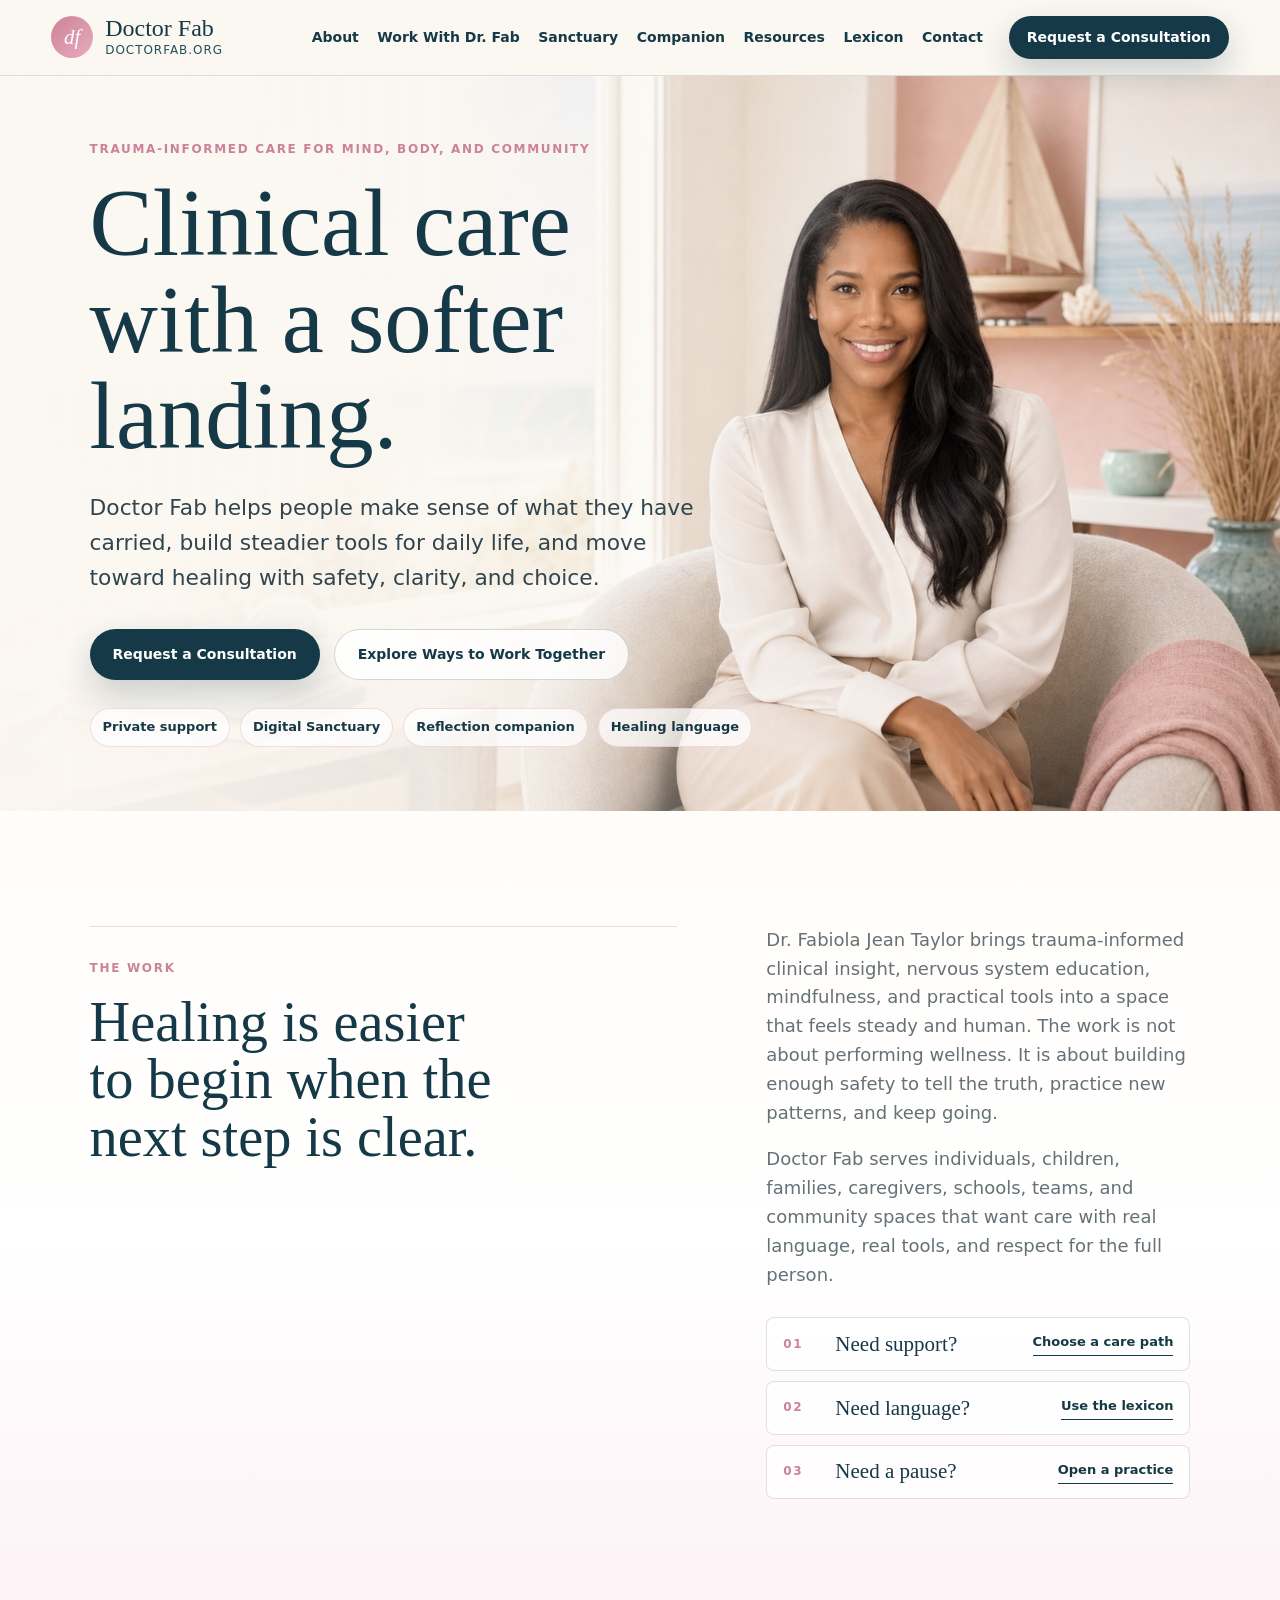
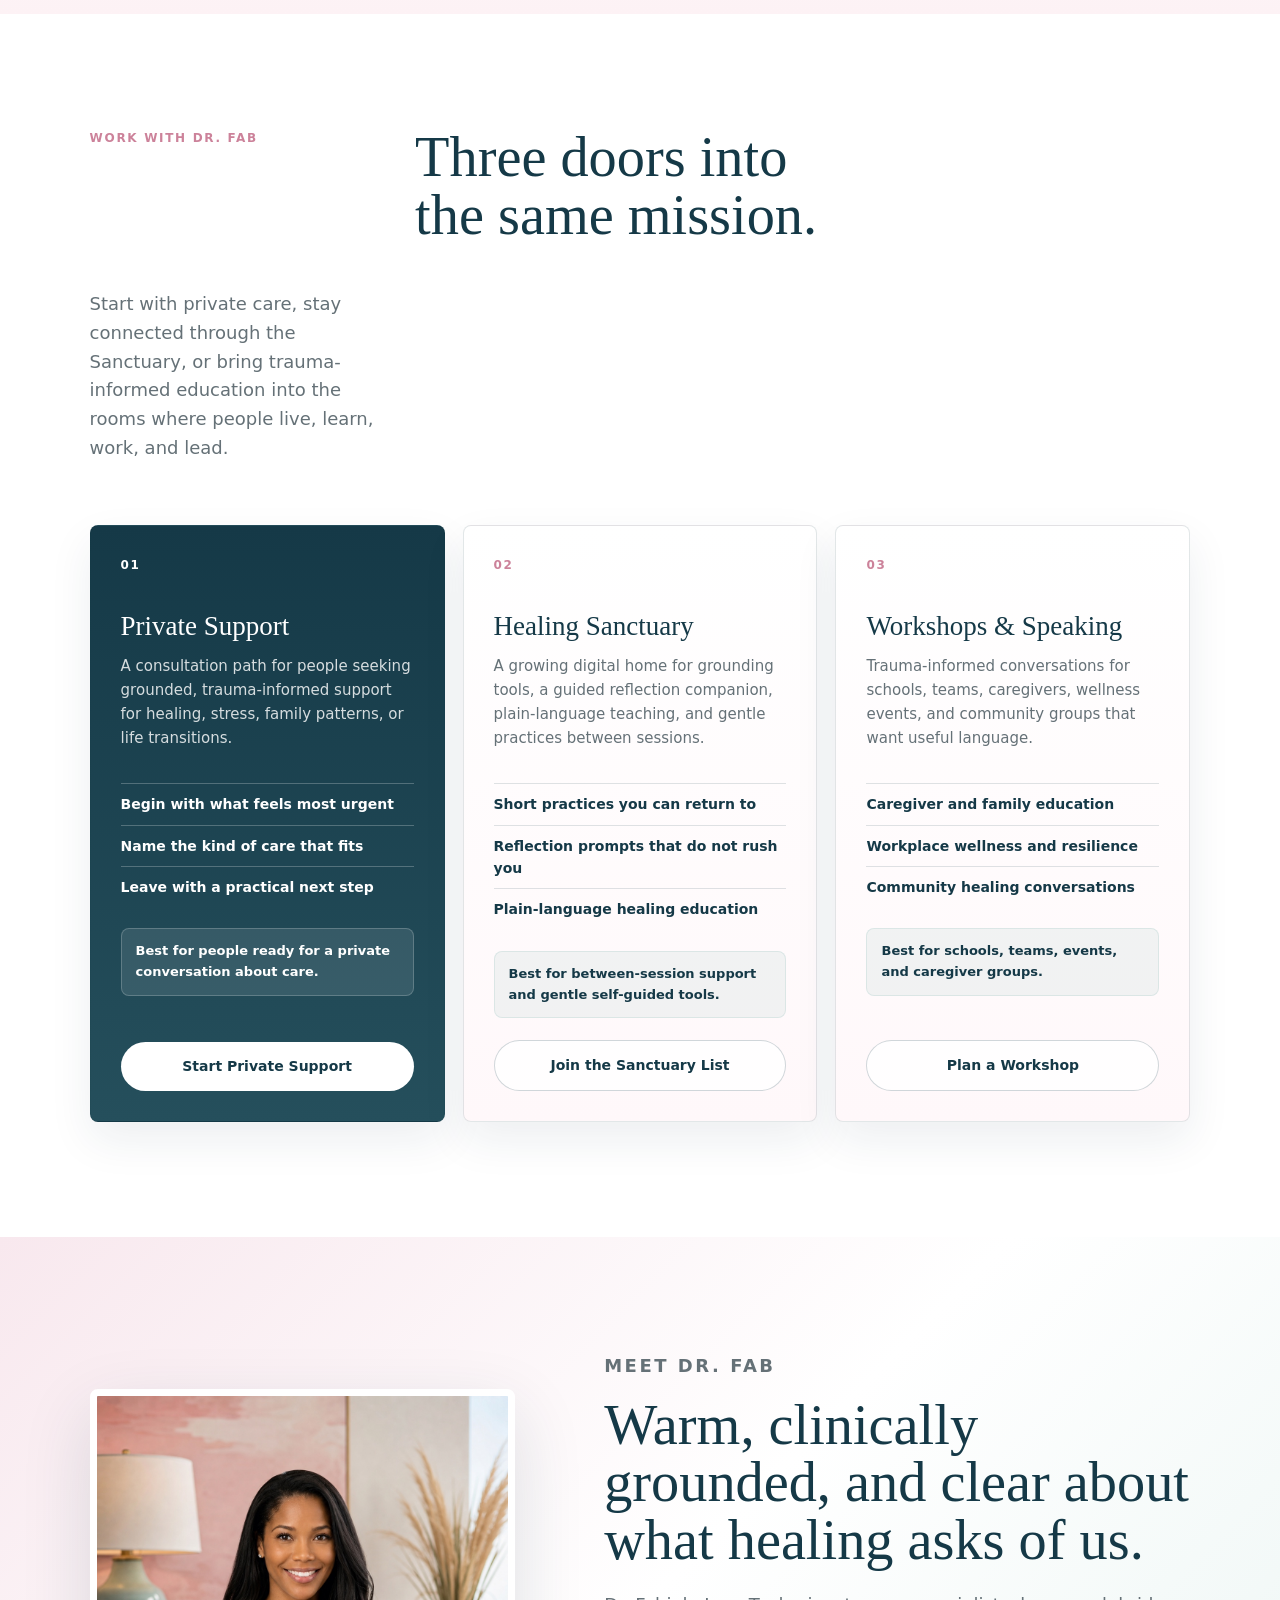
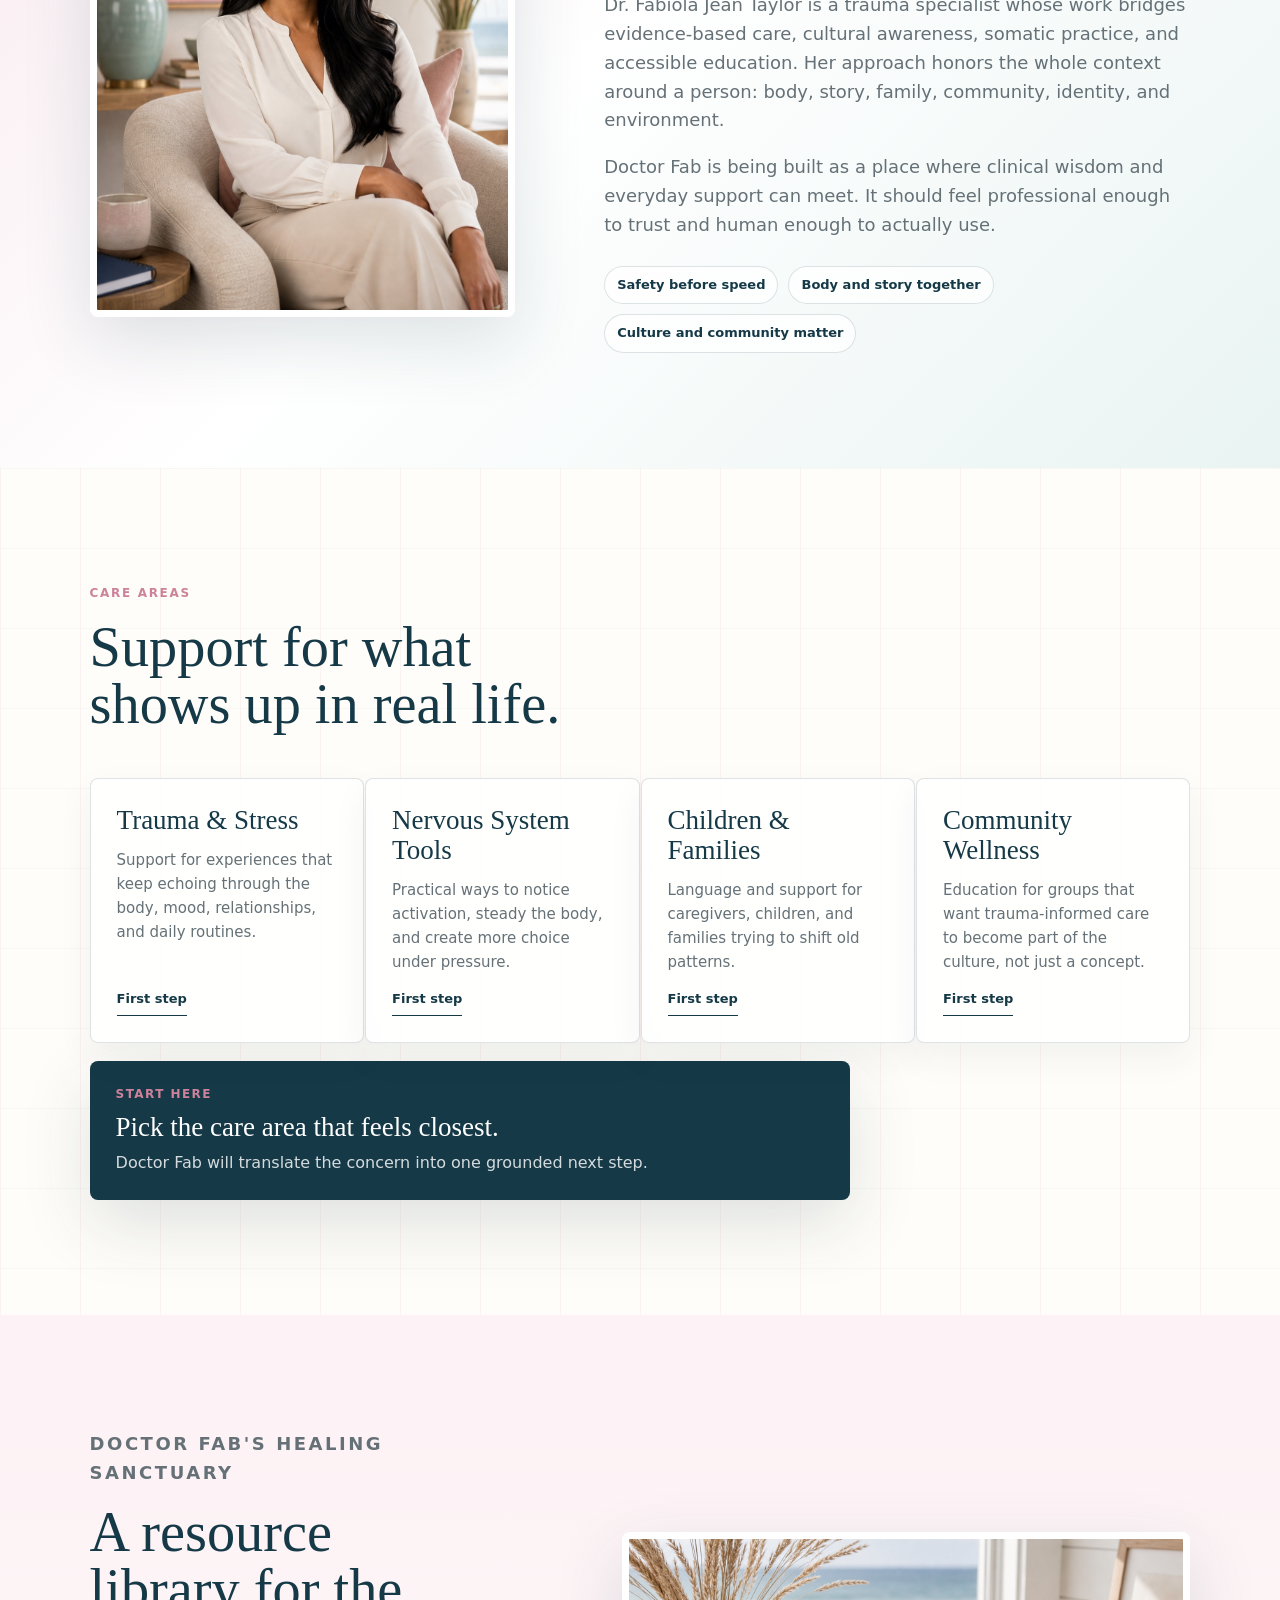
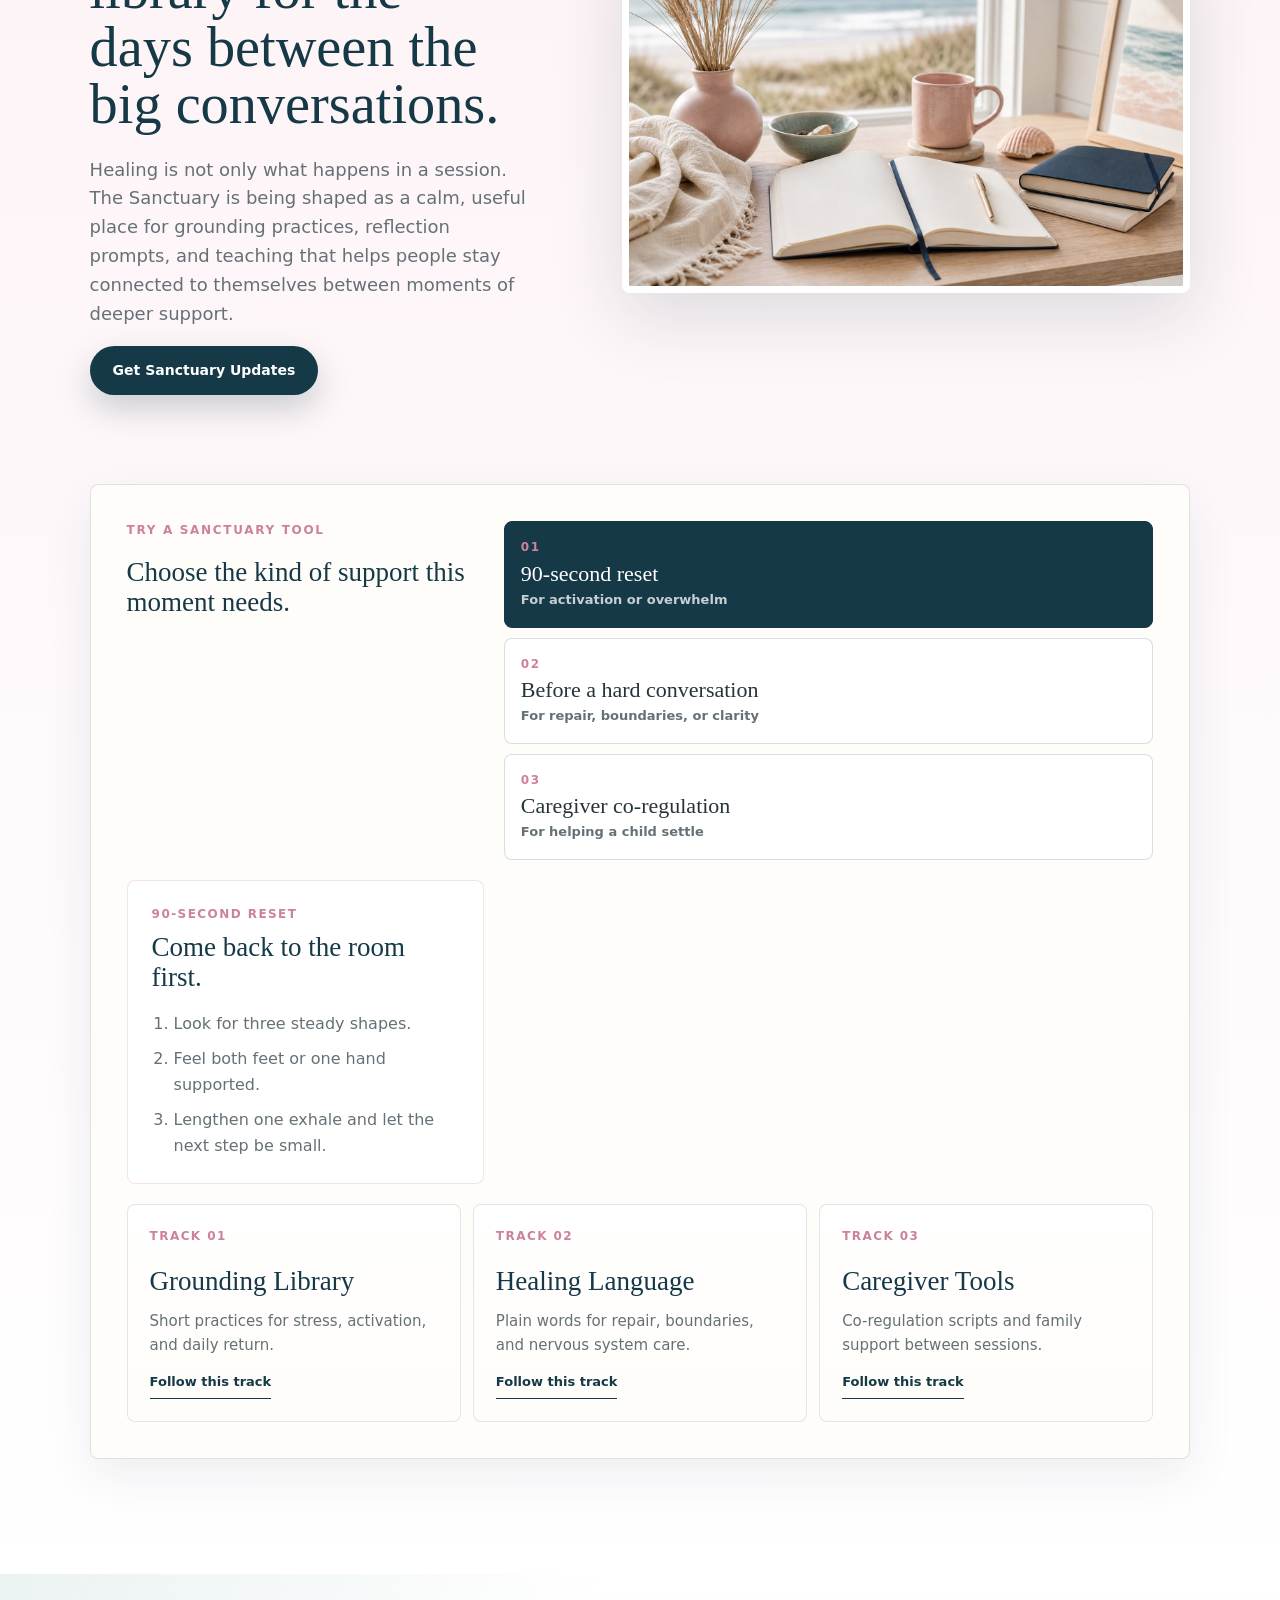
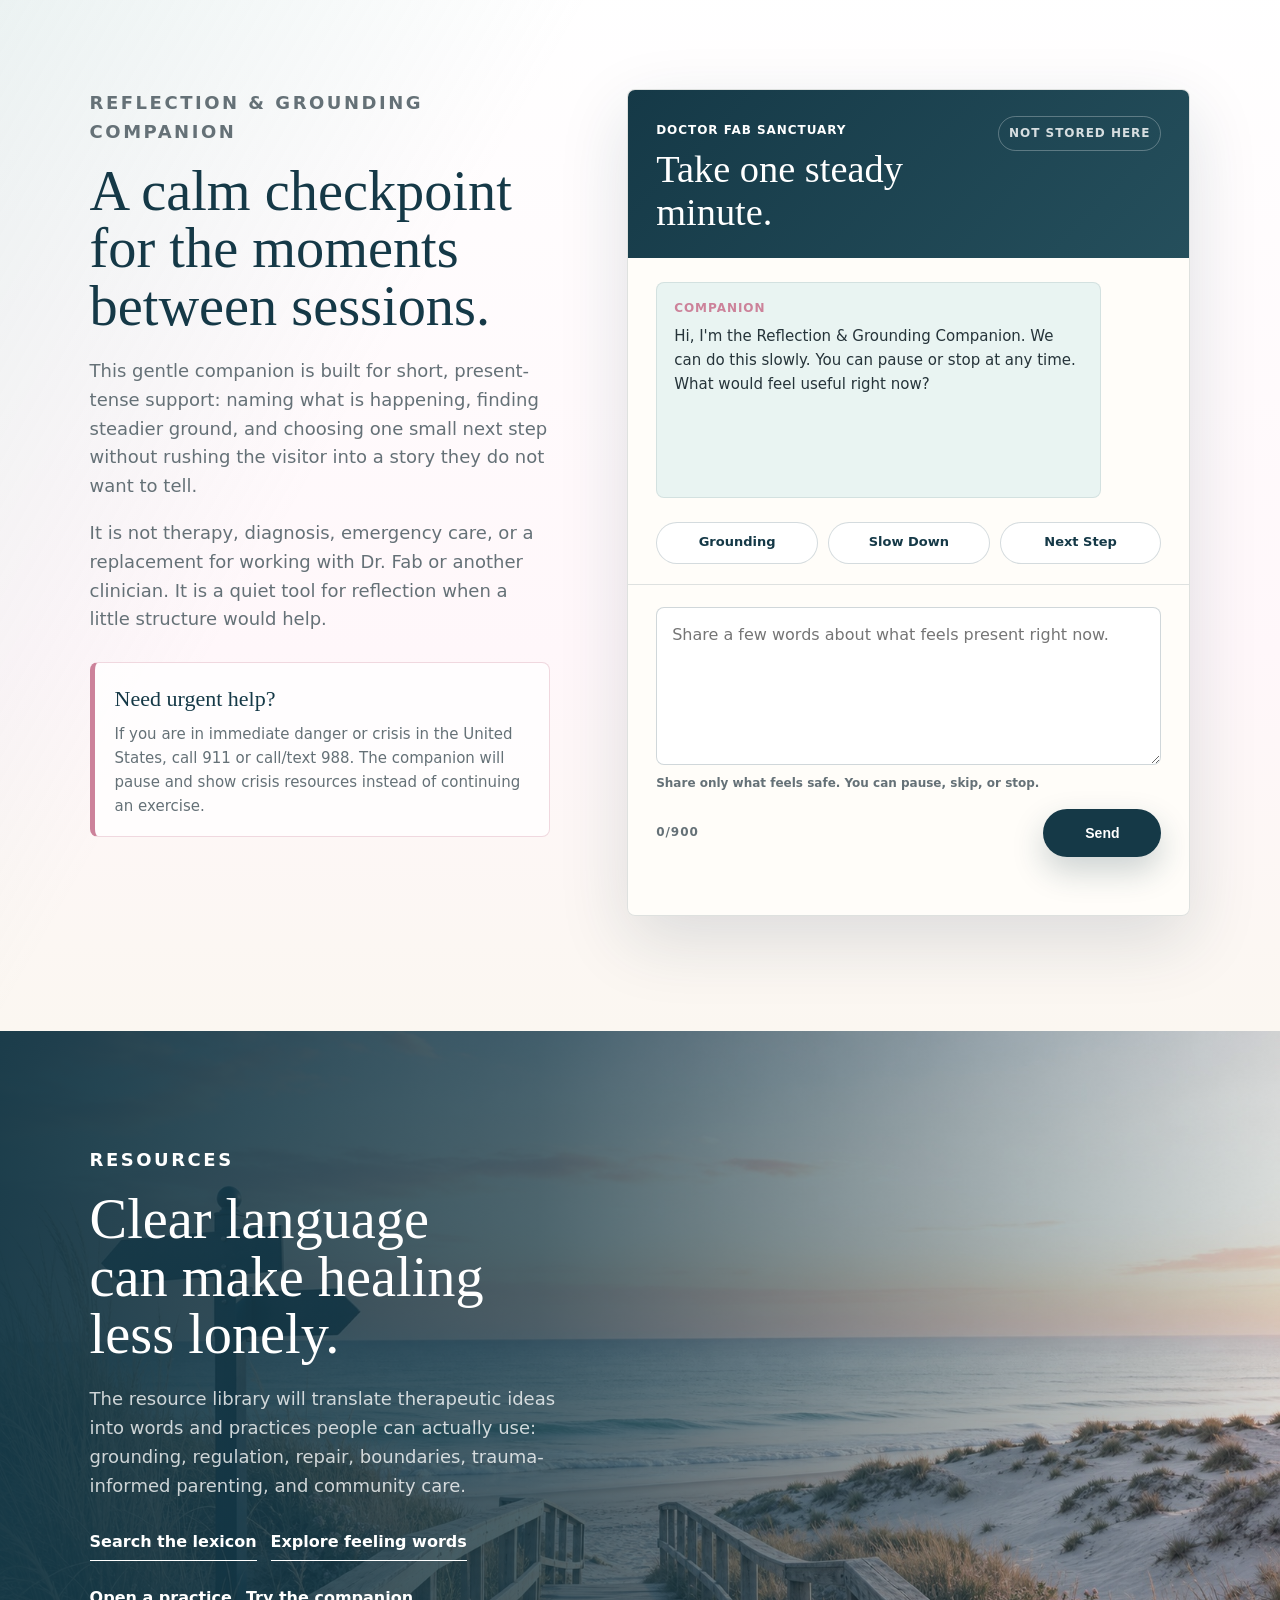
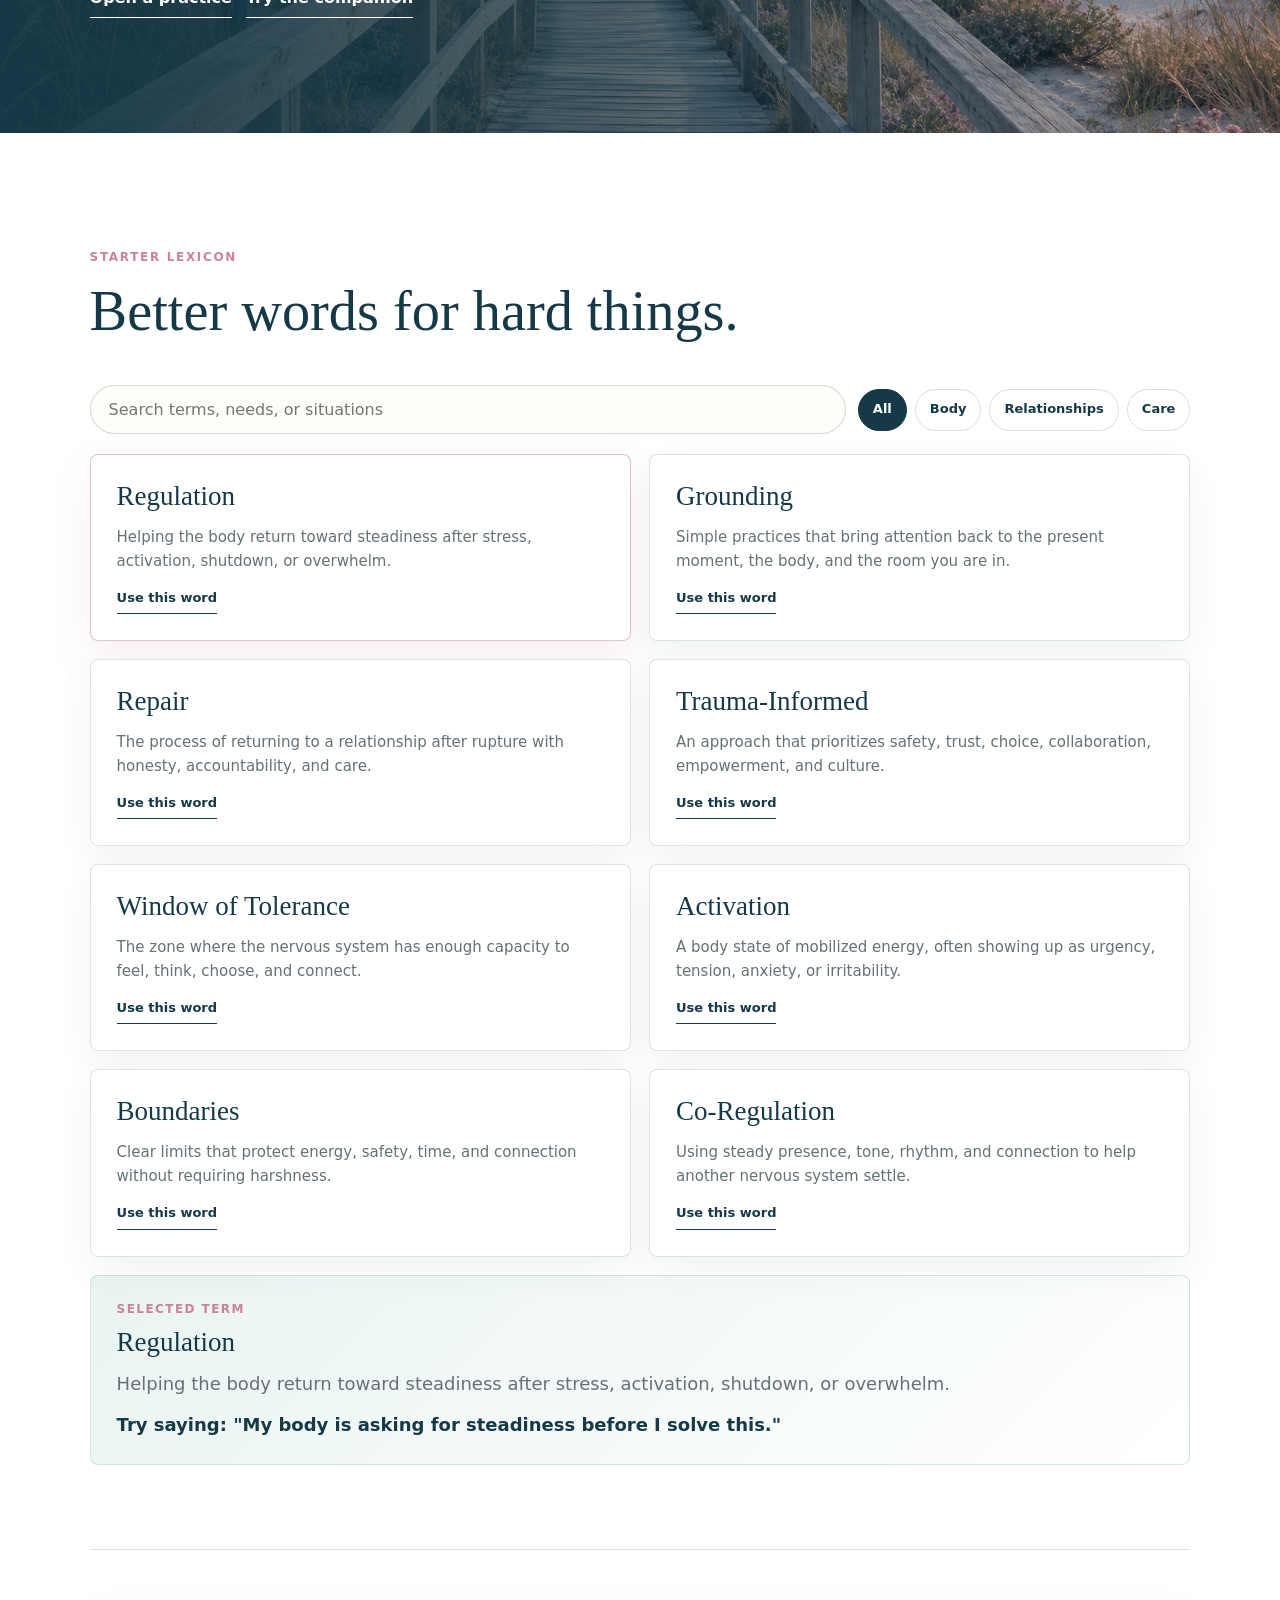
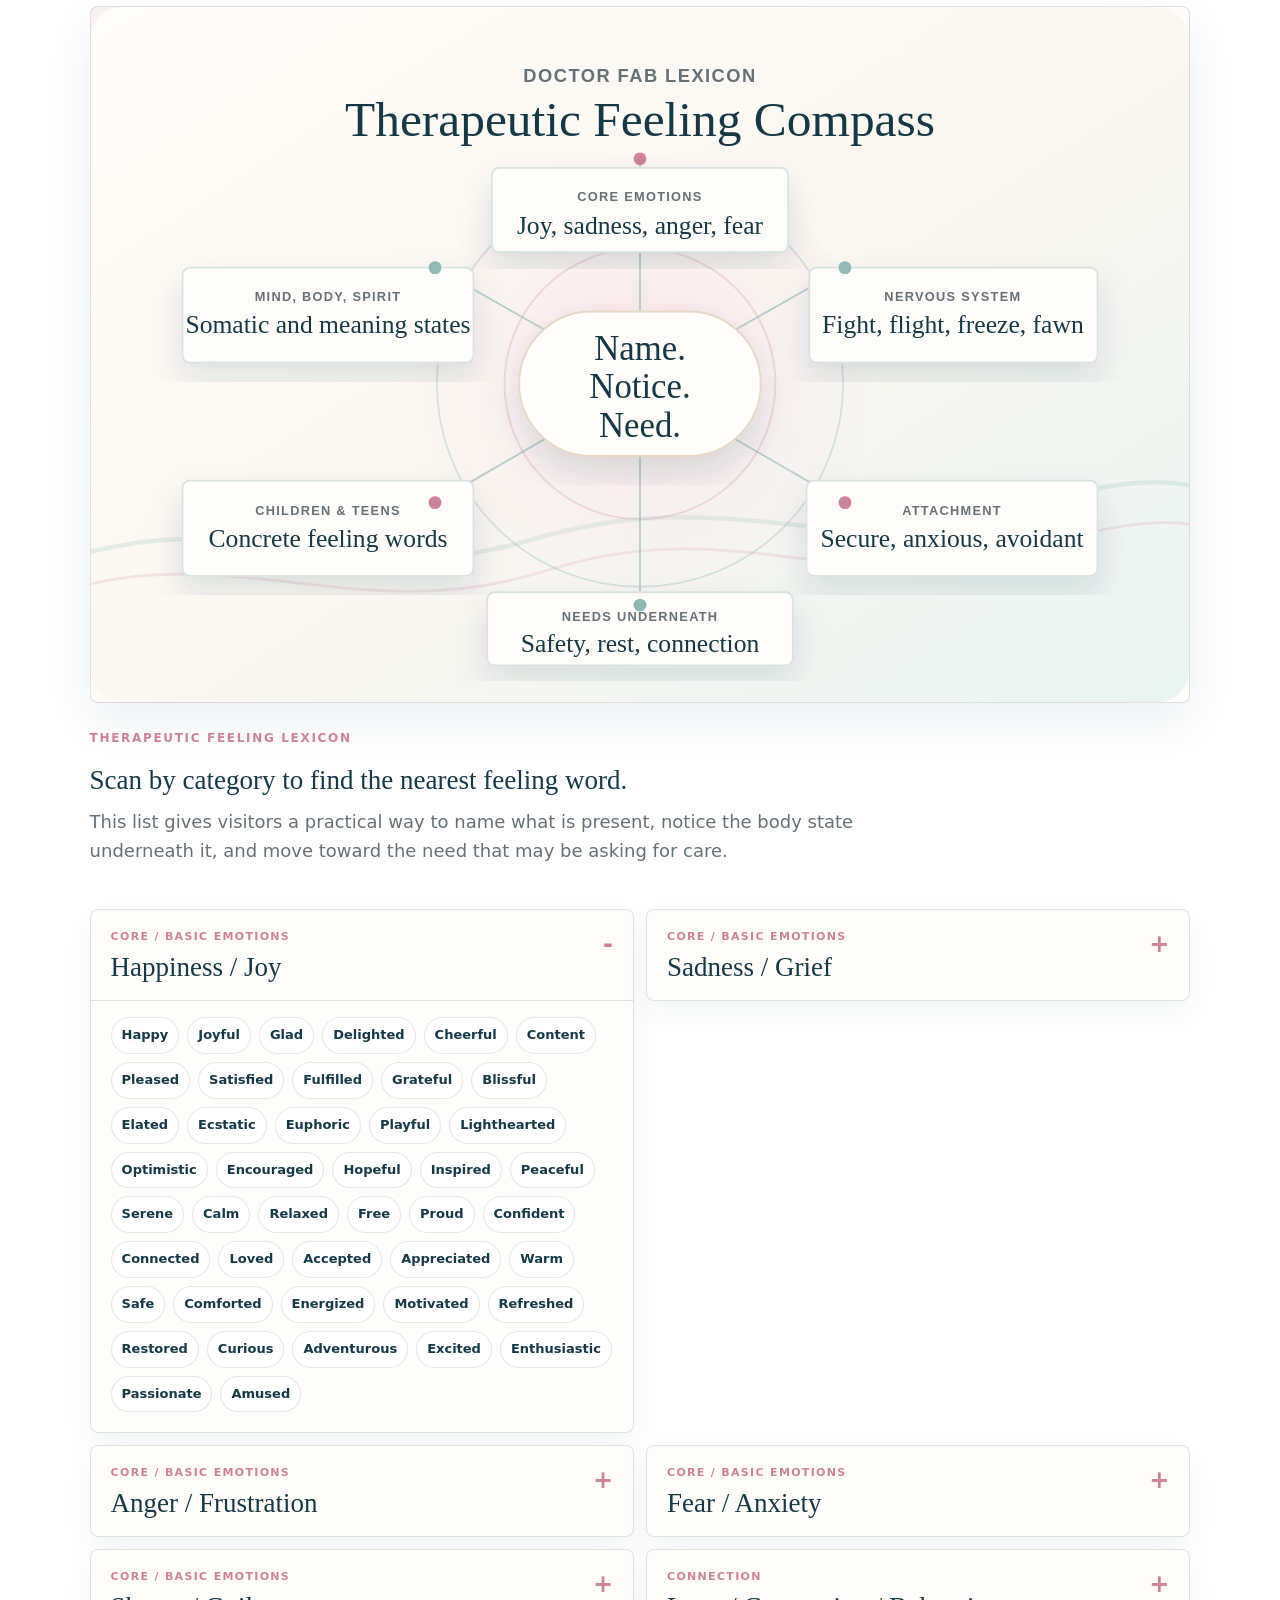
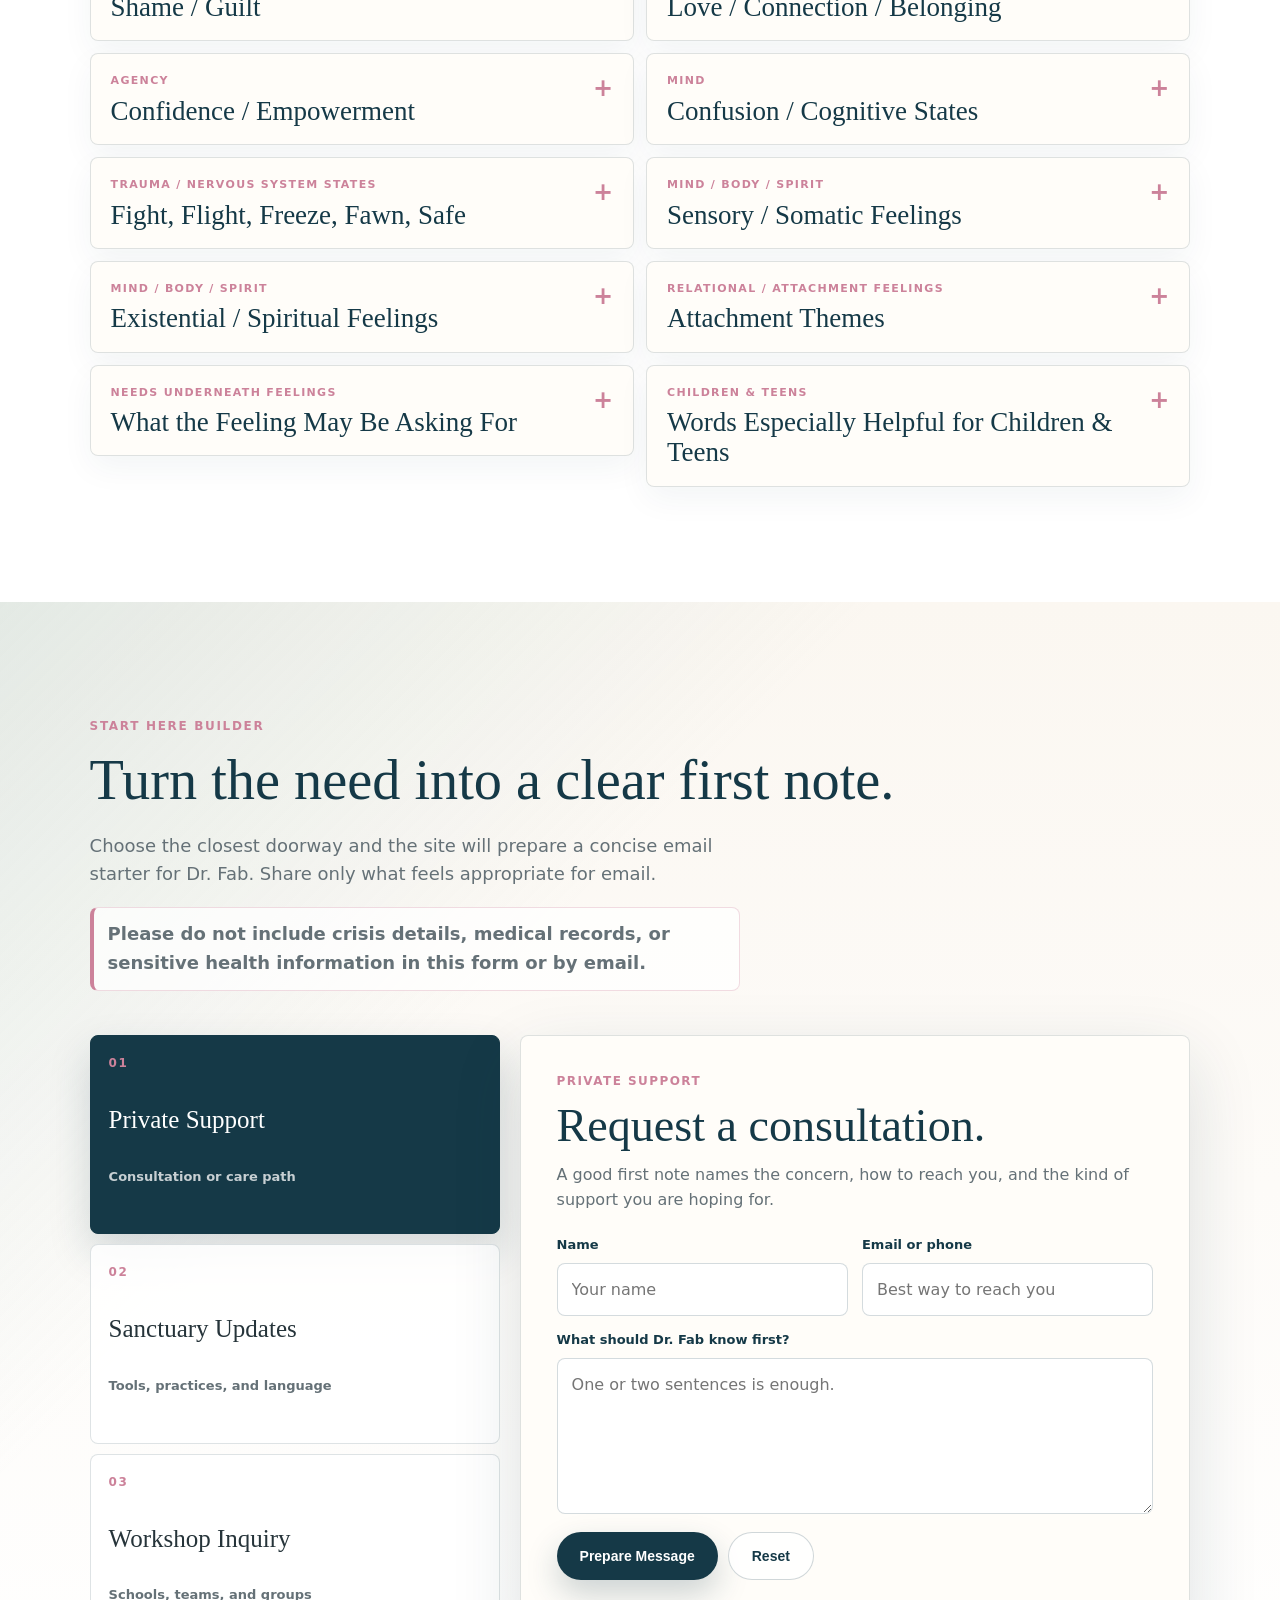
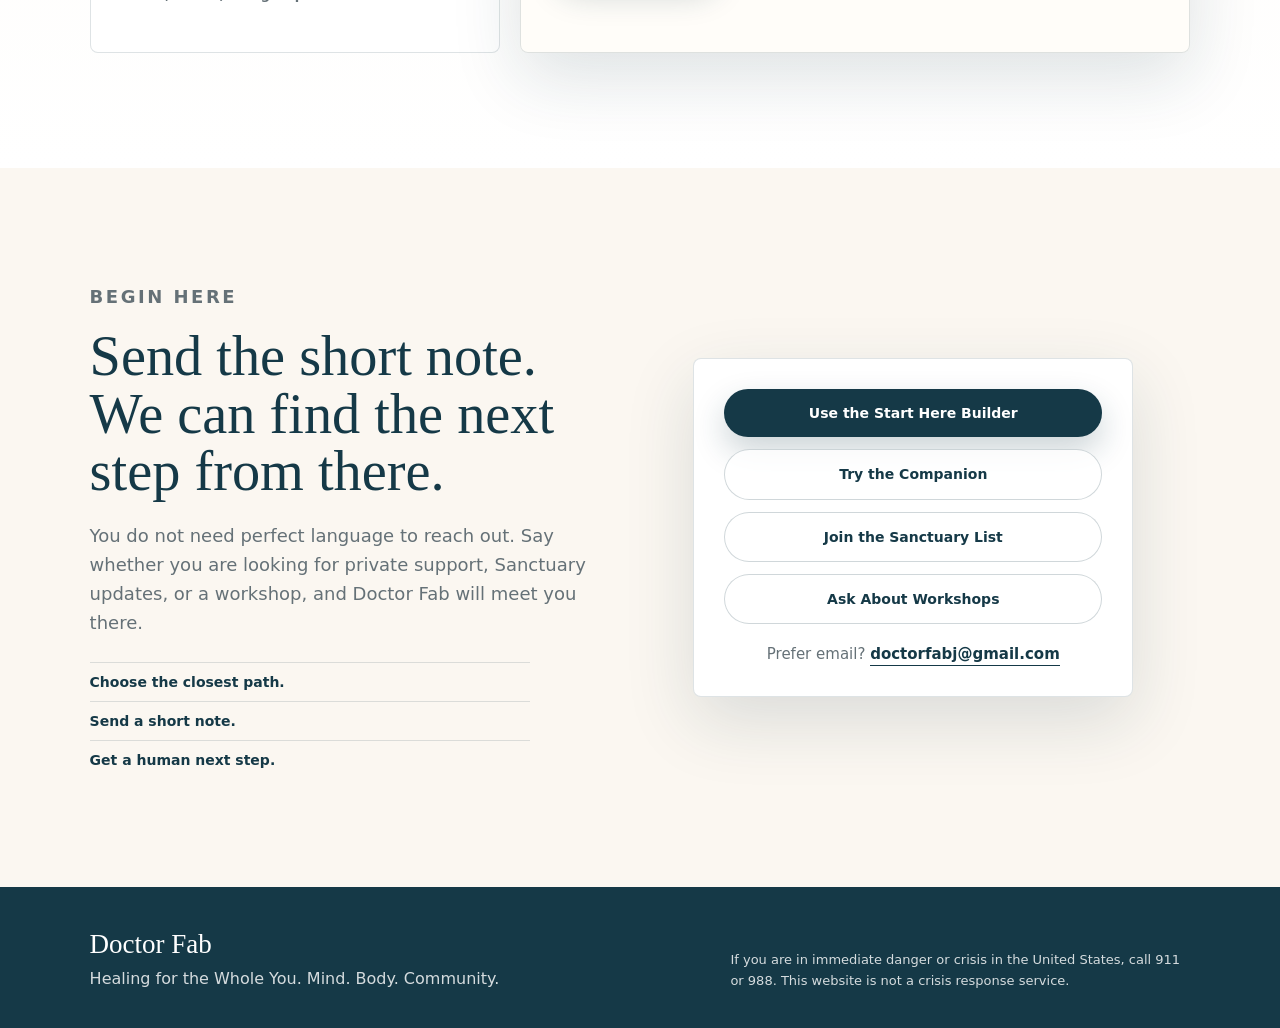
==== commit 8055fff1: "Expand therapeutic feeling lexicon" ====
--- a/index.html
+++ b/index.html
@@ -475,161 +475,257 @@
         <div id="feeling-words" class="feeling-words">
           <div class="feeling-visual">
             <img
-              src="assets/generated/doctorfab-feeling-words-ocean.svg"
-              alt="Coastal feeling words ocean grouping emotions into calm, connection, joy, sadness, fear, anger, shame, and hope"
+              src="assets/generated/doctorfab-feeling-compass.svg"
+              alt="Therapeutic feeling compass organizing words into core emotions, body states, attachment, needs, youth language, and spiritual meaning"
             >
           </div>
           <div class="feeling-intro">
-            <p class="eyebrow">Feeling Words Ocean</p>
-            <h3>Name the current before choosing the next step.</h3>
+            <p class="eyebrow">Therapeutic Feeling Lexicon</p>
+            <h3>Scan by category to find the nearest feeling word.</h3>
             <p>
-              Feelings often arrive as waves, clusters, or mixed weather. These
-              words help visitors name what is present without forcing the story.
+              This list gives visitors a practical way to name what is present,
+              notice the body state underneath it, and move toward the need that
+              may be asking for care.
             </p>
           </div>
-          <div class="feeling-category-grid" aria-label="Feeling words by category">
+          <div class="feeling-category-grid" aria-label="Therapeutic feeling words by category">
             <details class="feeling-category" open>
               <summary>
-                <span>Open Water</span>
-                <strong>Joy &amp; Delight</strong>
+                <span>Core / Basic Emotions</span>
+                <strong>Happiness / Joy</strong>
               </summary>
               <div class="feeling-tags">
-                <span>happy</span><span>joyful</span><span>delighted</span><span>glad</span><span>cheerful</span><span>upbeat</span><span>bright</span><span>playful</span><span>amused</span><span>tickled</span><span>giddy</span><span>silly</span><span>free</span><span>light</span><span>buoyant</span><span>content</span><span>pleased</span><span>satisfied</span><span>proud</span><span>triumphant</span><span>celebratory</span><span>thrilled</span><span>ecstatic</span><span>blissful</span>
-              </div>
-            </details>
-            <details class="feeling-category">
-              <summary>
-                <span>Harbor</span>
-                <strong>Love &amp; Connection</strong>
+                <span>Happy</span><span>Joyful</span><span>Glad</span><span>Delighted</span><span>Cheerful</span><span>Content</span><span>Pleased</span><span>Satisfied</span><span>Fulfilled</span><span>Grateful</span><span>Blissful</span><span>Elated</span><span>Ecstatic</span><span>Euphoric</span><span>Playful</span><span>Lighthearted</span><span>Optimistic</span><span>Encouraged</span><span>Hopeful</span><span>Inspired</span><span>Peaceful</span><span>Serene</span><span>Calm</span><span>Relaxed</span><span>Free</span><span>Proud</span><span>Confident</span><span>Connected</span><span>Loved</span><span>Accepted</span><span>Appreciated</span><span>Warm</span><span>Safe</span><span>Comforted</span><span>Energized</span><span>Motivated</span><span>Refreshed</span><span>Restored</span><span>Curious</span><span>Adventurous</span><span>Excited</span><span>Enthusiastic</span><span>Passionate</span><span>Amused</span>
+              </div>
+            </details>
+            <details class="feeling-category">
+              <summary>
+                <span>Core / Basic Emotions</span>
+                <strong>Sadness / Grief</strong>
+              </summary>
+              <div class="feeling-subgroups">
+                <div class="feeling-subgroup">
+                  <h4>Mild Sadness</h4>
+                  <div class="feeling-tags">
+                    <span>Sad</span><span>Down</span><span>Blue</span><span>Low</span><span>Disappointed</span><span>Discouraged</span><span>Gloomy</span><span>Heavy-hearted</span><span>Melancholy</span><span>Disheartened</span><span>Uninspired</span><span>Lonely</span><span>Left out</span><span>Unseen</span><span>Unheard</span><span>Unimportant</span><span>Empty</span><span>Drained</span><span>Tired</span><span>Withdrawn</span>
+                  </div>
+                </div>
+                <div class="feeling-subgroup">
+                  <h4>Deep Sadness / Grief</h4>
+                  <div class="feeling-tags">
+                    <span>Heartbroken</span><span>Devastated</span><span>Grieving</span><span>Bereaved</span><span>Despairing</span><span>Hopeless</span><span>Powerless</span><span>Numb</span><span>Hollow</span><span>Miserable</span><span>Crushed</span><span>Shattered</span><span>Abandoned</span><span>Rejected</span><span>Isolated</span><span>Alienated</span><span>Defeated</span><span>Lost</span><span>Vulnerable</span><span>Fragile</span><span>Wounded</span><span>Achey</span><span>Yearning</span><span>Longing</span>
+                  </div>
+                </div>
+              </div>
+            </details>
+            <details class="feeling-category">
+              <summary>
+                <span>Core / Basic Emotions</span>
+                <strong>Anger / Frustration</strong>
+              </summary>
+              <div class="feeling-subgroups">
+                <div class="feeling-subgroup">
+                  <h4>Mild Irritation</h4>
+                  <div class="feeling-tags">
+                    <span>Annoyed</span><span>Irritated</span><span>Bothered</span><span>Frustrated</span><span>Impatient</span><span>Agitated</span><span>Tense</span><span>Resentful</span><span>Offended</span><span>Uncomfortable</span><span>Defensive</span><span>Dismissed</span><span>Invalidated</span><span>Interrupted</span><span>Pressured</span>
+                  </div>
+                </div>
+                <div class="feeling-subgroup">
+                  <h4>Moderate to Intense Anger</h4>
+                  <div class="feeling-tags">
+                    <span>Angry</span><span>Mad</span><span>Furious</span><span>Enraged</span><span>Outraged</span><span>Bitter</span><span>Hostile</span><span>Indignant</span><span>Contemptuous</span><span>Fed up</span><span>Heated</span><span>Explosive</span><span>Aggressive</span><span>Violated</span><span>Betrayed</span><span>Controlled</span><span>Trapped</span><span>Oppressed</span><span>Disrespected</span><span>Manipulated</span><span>Wronged</span>
+                  </div>
+                </div>
+              </div>
+            </details>
+            <details class="feeling-category">
+              <summary>
+                <span>Core / Basic Emotions</span>
+                <strong>Fear / Anxiety</strong>
+              </summary>
+              <div class="feeling-subgroups">
+                <div class="feeling-subgroup">
+                  <h4>Mild Fear</h4>
+                  <div class="feeling-tags">
+                    <span>Nervous</span><span>Uneasy</span><span>Apprehensive</span><span>Concerned</span><span>Uncertain</span><span>Hesitant</span><span>Cautious</span><span>Insecure</span><span>Shy</span><span>Self-conscious</span><span>Restless</span><span>Startled</span><span>Sensitive</span><span>Hyperaware</span>
+                  </div>
+                </div>
+                <div class="feeling-subgroup">
+                  <h4>Moderate Anxiety</h4>
+                  <div class="feeling-tags">
+                    <span>Worried</span><span>Anxious</span><span>Overwhelmed</span><span>Stressed</span><span>Panicked</span><span>Alarmed</span><span>Pressured</span><span>Unsafe</span><span>Threatened</span><span>Hypervigilant</span><span>Fragile</span><span>Vulnerable</span><span>Dreading</span><span>Afraid</span><span>Fearful</span><span>Distrustful</span><span>Suspicious</span><span>Frozen</span><span>Dysregulated</span>
+                  </div>
+                </div>
+                <div class="feeling-subgroup">
+                  <h4>Intense Fear</h4>
+                  <div class="feeling-tags">
+                    <span>Terrified</span><span>Horrified</span><span>Petrified</span><span>Helpless</span><span>Paralyzed</span><span>Catastrophic</span><span>Doomed</span><span>Trapped</span><span>Exposed</span><span>Unsafe</span><span>Unprotected</span>
+                  </div>
+                </div>
+              </div>
+            </details>
+            <details class="feeling-category">
+              <summary>
+                <span>Core / Basic Emotions</span>
+                <strong>Shame / Guilt</strong>
+              </summary>
+              <div class="feeling-subgroups">
+                <div class="feeling-subgroup">
+                  <h4>Shame</h4>
+                  <div class="feeling-tags">
+                    <span>Ashamed</span><span>Embarrassed</span><span>Humiliated</span><span>Mortified</span><span>Worthless</span><span>Broken</span><span>Flawed</span><span>Defective</span><span>Inadequate</span><span>Inferior</span><span>Small</span><span>Exposed</span><span>Self-loathing</span><span>Unlovable</span><span>Dirty</span><span>Bad</span><span>Weak</span><span>Fake</span><span>Fraudulent</span>
+                  </div>
+                </div>
+                <div class="feeling-subgroup">
+                  <h4>Guilt / Regret</h4>
+                  <div class="feeling-tags">
+                    <span>Guilty</span><span>Remorseful</span><span>Regretful</span><span>Sorry</span><span>Responsible</span><span>Burdened</span><span>Conflicted</span><span>Conscience-stricken</span><span>Repentant</span>
+                  </div>
+                </div>
+              </div>
+            </details>
+            <details class="feeling-category">
+              <summary>
+                <span>Connection</span>
+                <strong>Love / Connection / Belonging</strong>
               </summary>
               <div class="feeling-tags">
-                <span>loving</span><span>affectionate</span><span>warm</span><span>tender</span><span>caring</span><span>connected</span><span>close</span><span>bonded</span><span>trusting</span><span>safe</span><span>accepted</span><span>seen</span><span>understood</span><span>valued</span><span>cherished</span><span>adored</span><span>devoted</span><span>compassionate</span><span>protective</span><span>loyal</span><span>included</span><span>welcomed</span><span>belonging</span><span>supported</span>
-              </div>
-            </details>
-            <details class="feeling-category">
-              <summary>
-                <span>Low Swell</span>
-                <strong>Calm &amp; Grounded</strong>
+                <span>Loved</span><span>Cherished</span><span>Adored</span><span>Valued</span><span>Seen</span><span>Heard</span><span>Understood</span><span>Accepted</span><span>Included</span><span>Welcomed</span><span>Trusted</span><span>Intimate</span><span>Close</span><span>Bonded</span><span>Compassionate</span><span>Affectionate</span><span>Tender</span><span>Empathetic</span><span>Supported</span><span>Secure</span><span>Safe</span><span>Grounded</span><span>Attached</span><span>Connected</span><span>Loyal</span><span>Appreciated</span>
+              </div>
+            </details>
+            <details class="feeling-category">
+              <summary>
+                <span>Agency</span>
+                <strong>Confidence / Empowerment</strong>
               </summary>
               <div class="feeling-tags">
-                <span>calm</span><span>peaceful</span><span>settled</span><span>steady</span><span>grounded</span><span>centered</span><span>regulated</span><span>relaxed</span><span>soothed</span><span>safe</span><span>secure</span><span>clear</span><span>present</span><span>patient</span><span>balanced</span><span>spacious</span><span>gentle</span><span>quiet</span><span>restful</span><span>restored</span><span>relieved</span><span>reassured</span><span>composed</span><span>at ease</span>
-              </div>
-            </details>
-            <details class="feeling-category">
-              <summary>
-                <span>Horizon</span>
-                <strong>Hope &amp; Confidence</strong>
+                <span>Confident</span><span>Capable</span><span>Competent</span><span>Strong</span><span>Brave</span><span>Courageous</span><span>Empowered</span><span>Worthy</span><span>Resilient</span><span>Independent</span><span>Assertive</span><span>Motivated</span><span>Determined</span><span>Focused</span><span>Grounded</span><span>Stable</span><span>Secure</span><span>Centered</span><span>Proud</span><span>Accomplished</span><span>Successful</span><span>Validated</span><span>Creative</span><span>Resourceful</span>
+              </div>
+            </details>
+            <details class="feeling-category">
+              <summary>
+                <span>Mind</span>
+                <strong>Confusion / Cognitive States</strong>
               </summary>
               <div class="feeling-tags">
-                <span>hopeful</span><span>optimistic</span><span>encouraged</span><span>inspired</span><span>motivated</span><span>ready</span><span>capable</span><span>brave</span><span>courageous</span><span>confident</span><span>empowered</span><span>determined</span><span>resilient</span><span>resourceful</span><span>open</span><span>willing</span><span>expectant</span><span>purposeful</span><span>committed</span><span>bold</span><span>proud</span><span>self-assured</span><span>trusting</span><span>renewed</span>
-              </div>
-            </details>
-            <details class="feeling-category">
-              <summary>
-                <span>Shell Gift</span>
-                <strong>Gratitude &amp; Appreciation</strong>
+                <span>Confused</span><span>Unsure</span><span>Torn</span><span>Indecisive</span><span>Distracted</span><span>Foggy</span><span>Scattered</span><span>Disorganized</span><span>Lost</span><span>Conflicted</span><span>Detached</span><span>Disconnected</span><span>Dissociated</span><span>Unclear</span><span>Bewildered</span><span>Perplexed</span><span>Curious</span><span>Reflective</span><span>Contemplative</span><span>Questioning</span>
+              </div>
+            </details>
+            <details class="feeling-category">
+              <summary>
+                <span>Trauma / Nervous System States</span>
+                <strong>Fight, Flight, Freeze, Fawn, Safe</strong>
+              </summary>
+              <div class="feeling-subgroups">
+                <div class="feeling-subgroup">
+                  <h4>Fight Response</h4>
+                  <div class="feeling-tags">
+                    <span>Reactive</span><span>Defensive</span><span>Combative</span><span>Irritable</span><span>Aggressive</span><span>Controlling</span>
+                  </div>
+                </div>
+                <div class="feeling-subgroup">
+                  <h4>Flight Response</h4>
+                  <div class="feeling-tags">
+                    <span>Restless</span><span>Avoidant</span><span>Escapist</span><span>Driven</span><span>Perfectionistic</span><span>Hyperproductive</span><span>Panicked</span>
+                  </div>
+                </div>
+                <div class="feeling-subgroup">
+                  <h4>Freeze Response</h4>
+                  <div class="feeling-tags">
+                    <span>Numb</span><span>Frozen</span><span>Stuck</span><span>Collapsed</span><span>Immobilized</span><span>Shutdown</span><span>Blank</span><span>Disconnected</span>
+                  </div>
+                </div>
+                <div class="feeling-subgroup">
+                  <h4>Fawn Response</h4>
+                  <div class="feeling-tags">
+                    <span>People-pleasing</span><span>Overaccommodating</span><span>Appeasing</span><span>Self-abandoning</span><span>Overgiving</span><span>Compliance-driven</span>
+                  </div>
+                </div>
+                <div class="feeling-subgroup">
+                  <h4>Regulated / Safe States</h4>
+                  <div class="feeling-tags">
+                    <span>Grounded</span><span>Settled</span><span>Present</span><span>Open</span><span>Balanced</span><span>Secure</span><span>Connected</span><span>Calm</span><span>Rested</span><span>Attuned</span>
+                  </div>
+                </div>
+              </div>
+            </details>
+            <details class="feeling-category">
+              <summary>
+                <span>Mind / Body / Spirit</span>
+                <strong>Sensory / Somatic Feelings</strong>
               </summary>
               <div class="feeling-tags">
-                <span>grateful</span><span>thankful</span><span>appreciative</span><span>touched</span><span>moved</span><span>humbled</span><span>honored</span><span>fortunate</span><span>blessed</span><span>enriched</span><span>fulfilled</span><span>satisfied</span><span>nourished</span><span>comforted</span><span>recognized</span><span>acknowledged</span><span>respected</span><span>admired</span><span>generous</span><span>gracious</span><span>receptive</span><span>glad</span><span>reverent</span><span>full</span>
-              </div>
-            </details>
-            <details class="feeling-category">
-              <summary>
-                <span>Tide Pool</span>
-                <strong>Curiosity &amp; Interest</strong>
+                <span>Heavy</span><span>Light</span><span>Tight</span><span>Constricted</span><span>Expanded</span><span>Warm</span><span>Cold</span><span>Tingling</span><span>Buzzing</span><span>Numb</span><span>Aching</span><span>Relaxed</span><span>Activated</span><span>Jittery</span><span>Shaky</span><span>Floating</span><span>Rooted</span><span>Restless</span><span>Drained</span><span>Energized</span><span>Pressurized</span><span>Open</span><span>Closed off</span>
+              </div>
+            </details>
+            <details class="feeling-category">
+              <summary>
+                <span>Mind / Body / Spirit</span>
+                <strong>Existential / Spiritual Feelings</strong>
               </summary>
               <div class="feeling-tags">
-                <span>curious</span><span>interested</span><span>intrigued</span><span>fascinated</span><span>engaged</span><span>attentive</span><span>absorbed</span><span>focused</span><span>alert</span><span>alive</span><span>playful</span><span>exploratory</span><span>open-minded</span><span>reflective</span><span>thoughtful</span><span>contemplative</span><span>wondering</span><span>questioning</span><span>creative</span><span>imaginative</span><span>eager</span><span>surprised</span><span>astonished</span><span>amazed</span>
-              </div>
-            </details>
-            <details class="feeling-category">
-              <summary>
-                <span>Rain Tide</span>
-                <strong>Sadness &amp; Grief</strong>
+                <span>Connected</span><span>Aligned</span><span>Purposeful</span><span>Whole</span><span>Awakened</span><span>Spiritually nourished</span><span>Grounded</span><span>Centered</span><span>Expansive</span><span>Open-hearted</span><span>Grateful</span><span>Reverent</span><span>Peaceful</span><span>Faithful</span><span>Trusting</span><span>Hopeful</span><span>Disillusioned</span><span>Spiritually disconnected</span><span>Lost</span><span>Searching</span><span>Yearning</span><span>Called</span><span>Restored</span>
+              </div>
+            </details>
+            <details class="feeling-category">
+              <summary>
+                <span>Relational / Attachment Feelings</span>
+                <strong>Attachment Themes</strong>
+              </summary>
+              <div class="feeling-subgroups">
+                <div class="feeling-subgroup">
+                  <h4>Secure Attachment Feelings</h4>
+                  <div class="feeling-tags">
+                    <span>Safe</span><span>Connected</span><span>Trusting</span><span>Stable</span><span>Wanted</span><span>Chosen</span><span>Relaxed</span>
+                  </div>
+                </div>
+                <div class="feeling-subgroup">
+                  <h4>Anxious Attachment Feelings</h4>
+                  <div class="feeling-tags">
+                    <span>Clingy</span><span>Worried</span><span>Preoccupied</span><span>Rejected</span><span>Needy</span><span>Fearful</span><span>Abandoned</span>
+                  </div>
+                </div>
+                <div class="feeling-subgroup">
+                  <h4>Avoidant Attachment Feelings</h4>
+                  <div class="feeling-tags">
+                    <span>Smothered</span><span>Closed off</span><span>Detached</span><span>Withdrawn</span><span>Independent</span><span>Distrustful</span><span>Numb</span>
+                  </div>
+                </div>
+                <div class="feeling-subgroup">
+                  <h4>Disorganized Attachment Feelings</h4>
+                  <div class="feeling-tags">
+                    <span>Torn</span><span>Conflicted</span><span>Chaotic</span><span>Unsafe</span><span>Longing</span><span>Fearful</span><span>Confused</span>
+                  </div>
+                </div>
+              </div>
+            </details>
+            <details class="feeling-category">
+              <summary>
+                <span>Needs Underneath Feelings</span>
+                <strong>What the Feeling May Be Asking For</strong>
               </summary>
               <div class="feeling-tags">
-                <span>sad</span><span>sorrowful</span><span>grieving</span><span>heartbroken</span><span>bereft</span><span>devastated</span><span>mournful</span><span>melancholy</span><span>blue</span><span>down</span><span>low</span><span>heavy</span><span>tearful</span><span>pained</span><span>aching</span><span>lonely</span><span>homesick</span><span>disappointed</span><span>discouraged</span><span>regretful</span><span>wistful</span><span>tender</span><span>hopeless</span><span>despairing</span>
-              </div>
-            </details>
-            <details class="feeling-category">
-              <summary>
-                <span>Fog Bank</span>
-                <strong>Fear &amp; Anxiety</strong>
-              </summary>
-              <div class="feeling-tags">
-                <span>afraid</span><span>scared</span><span>frightened</span><span>fearful</span><span>nervous</span><span>anxious</span><span>worried</span><span>uneasy</span><span>unsettled</span><span>apprehensive</span><span>alarmed</span><span>panicked</span><span>terrified</span><span>tense</span><span>jumpy</span><span>hypervigilant</span><span>threatened</span><span>unsafe</span><span>insecure</span><span>doubtful</span><span>hesitant</span><span>intimidated</span><span>overwhelmed</span><span>dread-filled</span>
-              </div>
-            </details>
-            <details class="feeling-category">
-              <summary>
-                <span>Rough Water</span>
-                <strong>Anger &amp; Boundary Energy</strong>
-              </summary>
-              <div class="feeling-tags">
-                <span>angry</span><span>mad</span><span>furious</span><span>irritated</span><span>annoyed</span><span>frustrated</span><span>resentful</span><span>bitter</span><span>offended</span><span>indignant</span><span>outraged</span><span>enraged</span><span>defensive</span><span>guarded</span><span>reactive</span><span>tense</span><span>impatient</span><span>fed up</span><span>provoked</span><span>aggravated</span><span>hot</span><span>protective</span><span>firm</span><span>determined</span>
-              </div>
-            </details>
-            <details class="feeling-category">
-              <summary>
-                <span>Deep Pool</span>
-                <strong>Shame &amp; Self-Consciousness</strong>
-              </summary>
-              <div class="feeling-tags">
-                <span>ashamed</span><span>embarrassed</span><span>humiliated</span><span>exposed</span><span>self-conscious</span><span>small</span><span>flawed</span><span>unworthy</span><span>inadequate</span><span>inferior</span><span>rejected</span><span>judged</span><span>criticized</span><span>guilty</span><span>remorseful</span><span>regretful</span><span>apologetic</span><span>awkward</span><span>foolish</span><span>vulnerable</span><span>invisible</span><span>defective</span><span>disgraced</span><span>mortified</span>
-              </div>
-            </details>
-            <details class="feeling-category">
-              <summary>
-                <span>Soft Shore</span>
-                <strong>Hurt &amp; Vulnerability</strong>
-              </summary>
-              <div class="feeling-tags">
-                <span>hurt</span><span>wounded</span><span>bruised</span><span>tender</span><span>raw</span><span>sensitive</span><span>fragile</span><span>exposed</span><span>rejected</span><span>abandoned</span><span>betrayed</span><span>disappointed</span><span>let down</span><span>excluded</span><span>neglected</span><span>unseen</span><span>unheard</span><span>invalidated</span><span>dismissed</span><span>disrespected</span><span>used</span><span>misunderstood</span><span>startled</span><span>shaken</span>
-              </div>
-            </details>
-            <details class="feeling-category">
-              <summary>
-                <span>Storm Surge</span>
-                <strong>Overwhelm &amp; Activation</strong>
-              </summary>
-              <div class="feeling-tags">
-                <span>overwhelmed</span><span>activated</span><span>flooded</span><span>dysregulated</span><span>frantic</span><span>restless</span><span>agitated</span><span>keyed up</span><span>overstimulated</span><span>pressured</span><span>rushed</span><span>overloaded</span><span>scattered</span><span>chaotic</span><span>tense</span><span>tight</span><span>breathless</span><span>urgent</span><span>trapped</span><span>cornered</span><span>stuck</span><span>helpless</span><span>out of control</span><span>consumed</span>
-              </div>
-            </details>
-            <details class="feeling-category">
-              <summary>
-                <span>Low Tide</span>
-                <strong>Numbness &amp; Shutdown</strong>
-              </summary>
-              <div class="feeling-tags">
-                <span>numb</span><span>blank</span><span>disconnected</span><span>detached</span><span>dissociated</span><span>shut down</span><span>frozen</span><span>flat</span><span>empty</span><span>hollow</span><span>distant</span><span>checked out</span><span>foggy</span><span>muted</span><span>dulled</span><span>sleepy</span><span>exhausted</span><span>depleted</span><span>drained</span><span>heavy</span><span>collapsed</span><span>resigned</span><span>apathetic</span><span>indifferent</span>
-              </div>
-            </details>
-            <details class="feeling-category">
-              <summary>
-                <span>Unmoored</span>
-                <strong>Loneliness &amp; Disconnection</strong>
-              </summary>
-              <div class="feeling-tags">
-                <span>lonely</span><span>isolated</span><span>alone</span><span>disconnected</span><span>alienated</span><span>separate</span><span>unseen</span><span>unheard</span><span>forgotten</span><span>left out</span><span>excluded</span><span>unwanted</span><span>homesick</span><span>abandoned</span><span>estranged</span><span>invisible</span><span>unsupported</span><span>misunderstood</span><span>distant</span><span>detached</span><span>adrift</span><span>lost</span><span>unmoored</span><span>longing</span>
-              </div>
-            </details>
-            <details class="feeling-category">
-              <summary>
-                <span>Anchor Line</span>
-                <strong>Guilt &amp; Responsibility</strong>
-              </summary>
-              <div class="feeling-tags">
-                <span>guilty</span><span>responsible</span><span>accountable</span><span>remorseful</span><span>regretful</span><span>sorry</span><span>concerned</span><span>conflicted</span><span>torn</span><span>obligated</span><span>burdened</span><span>indebted</span><span>answerable</span><span>repentant</span><span>uneasy</span><span>conscientious</span><span>careful</span><span>worried</span><span>pressured</span><span>dutiful</span><span>overresponsible</span><span>compromised</span><span>hesitant</span><span>reflective</span>
-              </div>
-            </details>
-            <details class="feeling-category">
-              <summary>
-                <span>Sunset Water</span>
-                <strong>Tender, Mixed &amp; Bittersweet</strong>
-              </summary>
-              <div class="feeling-tags">
-                <span>bittersweet</span><span>tender</span><span>mixed</span><span>conflicted</span><span>ambivalent</span><span>nostalgic</span><span>wistful</span><span>sentimental</span><span>moved</span><span>touched</span><span>fragile</span><span>hopeful-sad</span><span>relieved-sad</span><span>proud-sad</span><span>grateful-sad</span><span>uncertain</span><span>hesitant</span><span>reflective</span><span>complex</span><span>layered</span><span>longing</span><span>open</span><span>soft</span><span>raw</span>
+                <span>Need for safety</span><span>Need for rest</span><span>Need for reassurance</span><span>Need for connection</span><span>Need for autonomy</span><span>Need for belonging</span><span>Need for validation</span><span>Need for structure</span><span>Need for predictability</span><span>Need for play</span><span>Need for support</span><span>Need for understanding</span><span>Need for affection</span><span>Need for space</span><span>Need for meaning</span><span>Need for protection</span><span>Need for emotional attunement</span><span>Need for co-regulation</span><span>Need for honesty</span><span>Need for gentleness</span>
+              </div>
+            </details>
+            <details class="feeling-category">
+              <summary>
+                <span>Children &amp; Teens</span>
+                <strong>Words Especially Helpful for Children &amp; Teens</strong>
+              </summary>
+              <div class="feeling-subgroups">
+                <div class="feeling-subgroup">
+                  <h4>Younger Children</h4>
+                  <div class="feeling-tags">
+                    <span>Mad</span><span>Sad</span><span>Scared</span><span>Happy</span><span>Silly</span><span>Lonely</span><span>Nervous</span><span>Excited</span><span>Embarrassed</span><span>Confused</span><span>Jealous</span><span>Proud</span><span>Left out</span><span>Shy</span><span>Safe</span><span>Unsafe</span><span>Calm</span><span>Frustrated</span>
+                  </div>
+                </div>
+                <div class="feeling-subgroup">
+                  <h4>Teens / Adolescents</h4>
+                  <div class="feeling-tags">
+                    <span>Overwhelmed</span><span>Drained</span><span>Pressured</span><span>Misunderstood</span><span>Rejected</span><span>Invisible</span><span>Different</span><span>Isolated</span><span>Burned out</span><span>Stressed</span><span>Numb</span><span>Awkward</span><span>Insecure</span><span>Self-conscious</span><span>Trapped</span><span>Dysregulated</span><span>Invalidated</span><span>Unsupported</span><span>Empowered</span><span>Seen</span>
+                  </div>
+                </div>
               </div>
             </details>
           </div>
--- a/styles.css
+++ b/styles.css
@@ -1276,6 +1276,7 @@
 }
 
 .feeling-visual img {
+  height: auto;
   width: 100%;
 }
 
@@ -1289,6 +1290,7 @@
 }
 
 .feeling-category-grid {
+  align-items: start;
   display: grid;
   gap: 12px;
   grid-template-columns: repeat(2, minmax(0, 1fr));
@@ -1354,10 +1356,13 @@
 }
 
 .feeling-tags {
-  border-top: 1px solid var(--line);
   display: flex;
   flex-wrap: wrap;
   gap: 8px;
+}
+
+.feeling-category > .feeling-tags {
+  border-top: 1px solid var(--line);
   padding: 16px 20px 20px;
 }
 
@@ -1369,6 +1374,28 @@
   font-size: 13px;
   font-weight: 800;
   padding: 7px 10px;
+}
+
+.feeling-subgroups {
+  border-top: 1px solid var(--line);
+  display: grid;
+  gap: 16px;
+  padding: 18px 20px 20px;
+}
+
+.feeling-subgroup + .feeling-subgroup {
+  border-top: 1px solid rgba(21, 57, 71, 0.1);
+  padding-top: 16px;
+}
+
+.feeling-subgroup h4 {
+  color: var(--navy-2);
+  font-size: 12px;
+  font-weight: 900;
+  letter-spacing: 0.08em;
+  line-height: 1.35;
+  margin: 0 0 10px;
+  text-transform: uppercase;
 }
 
 .pathway {
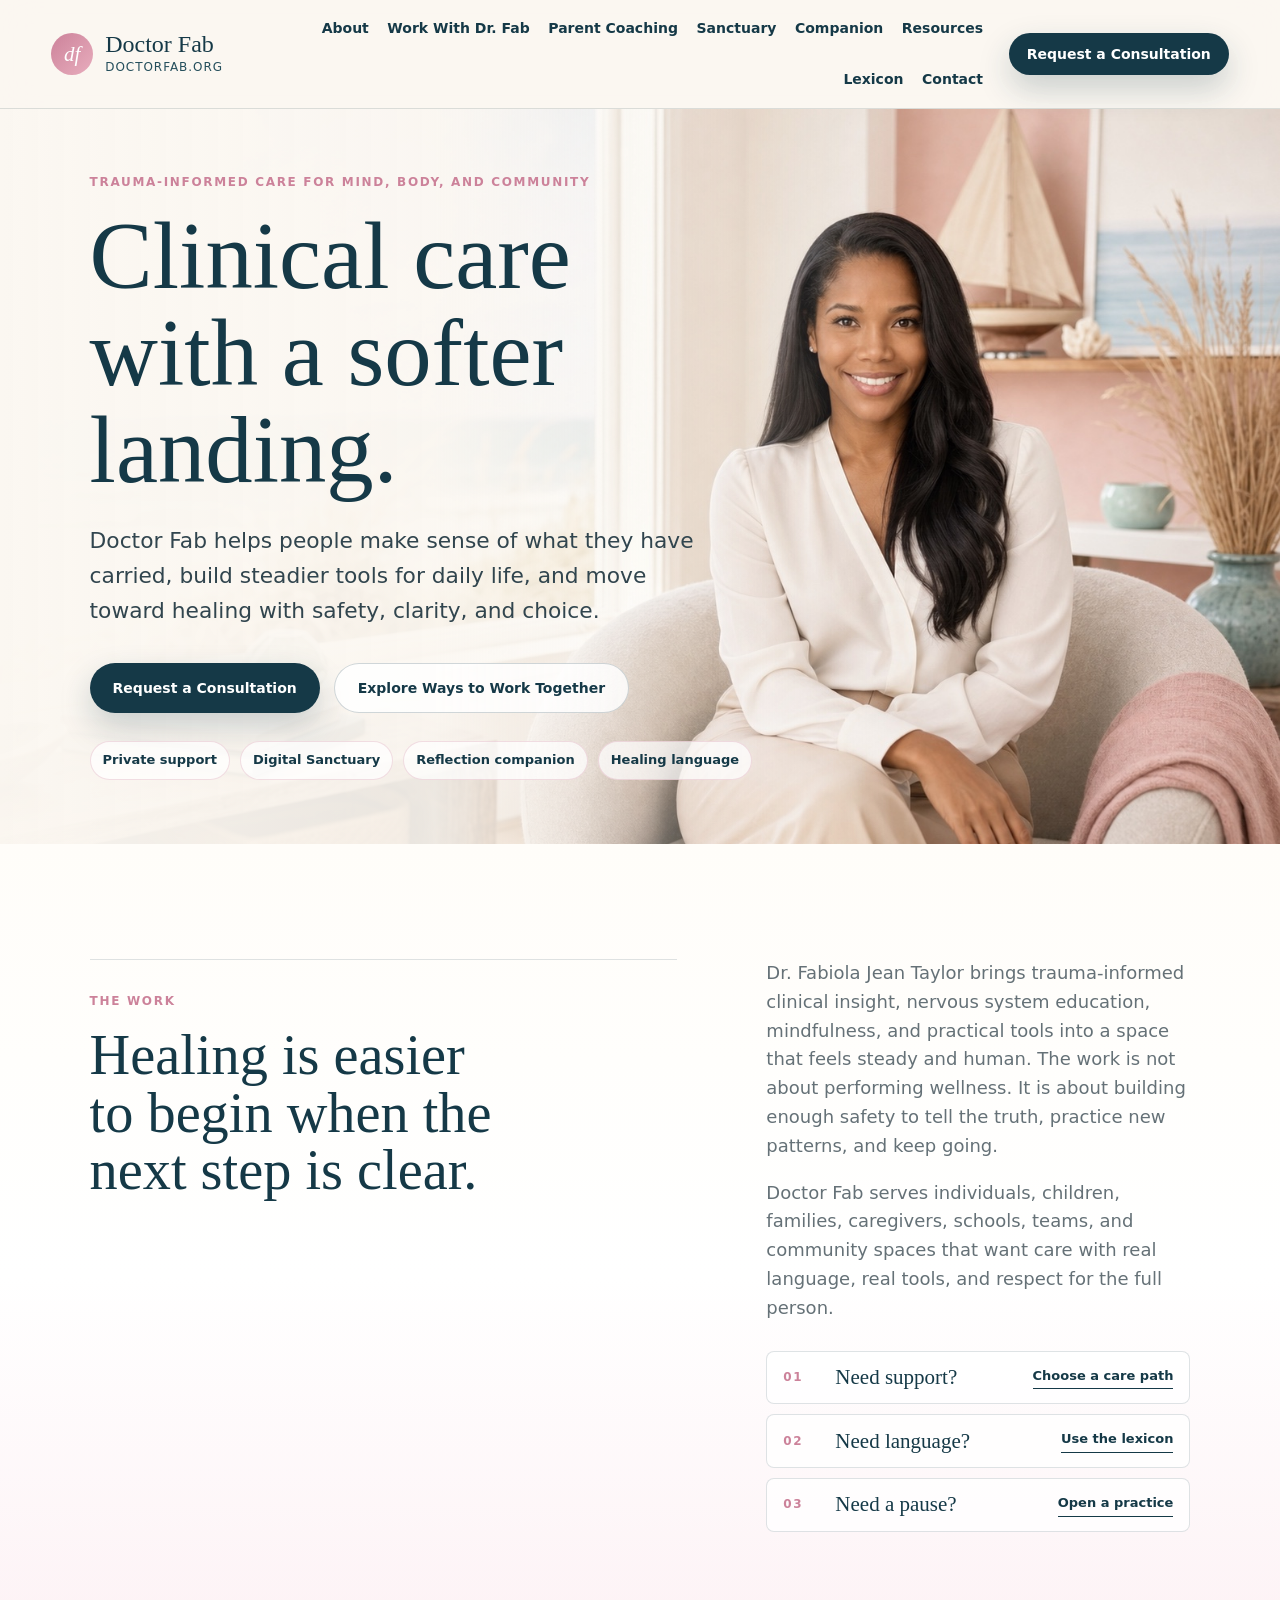
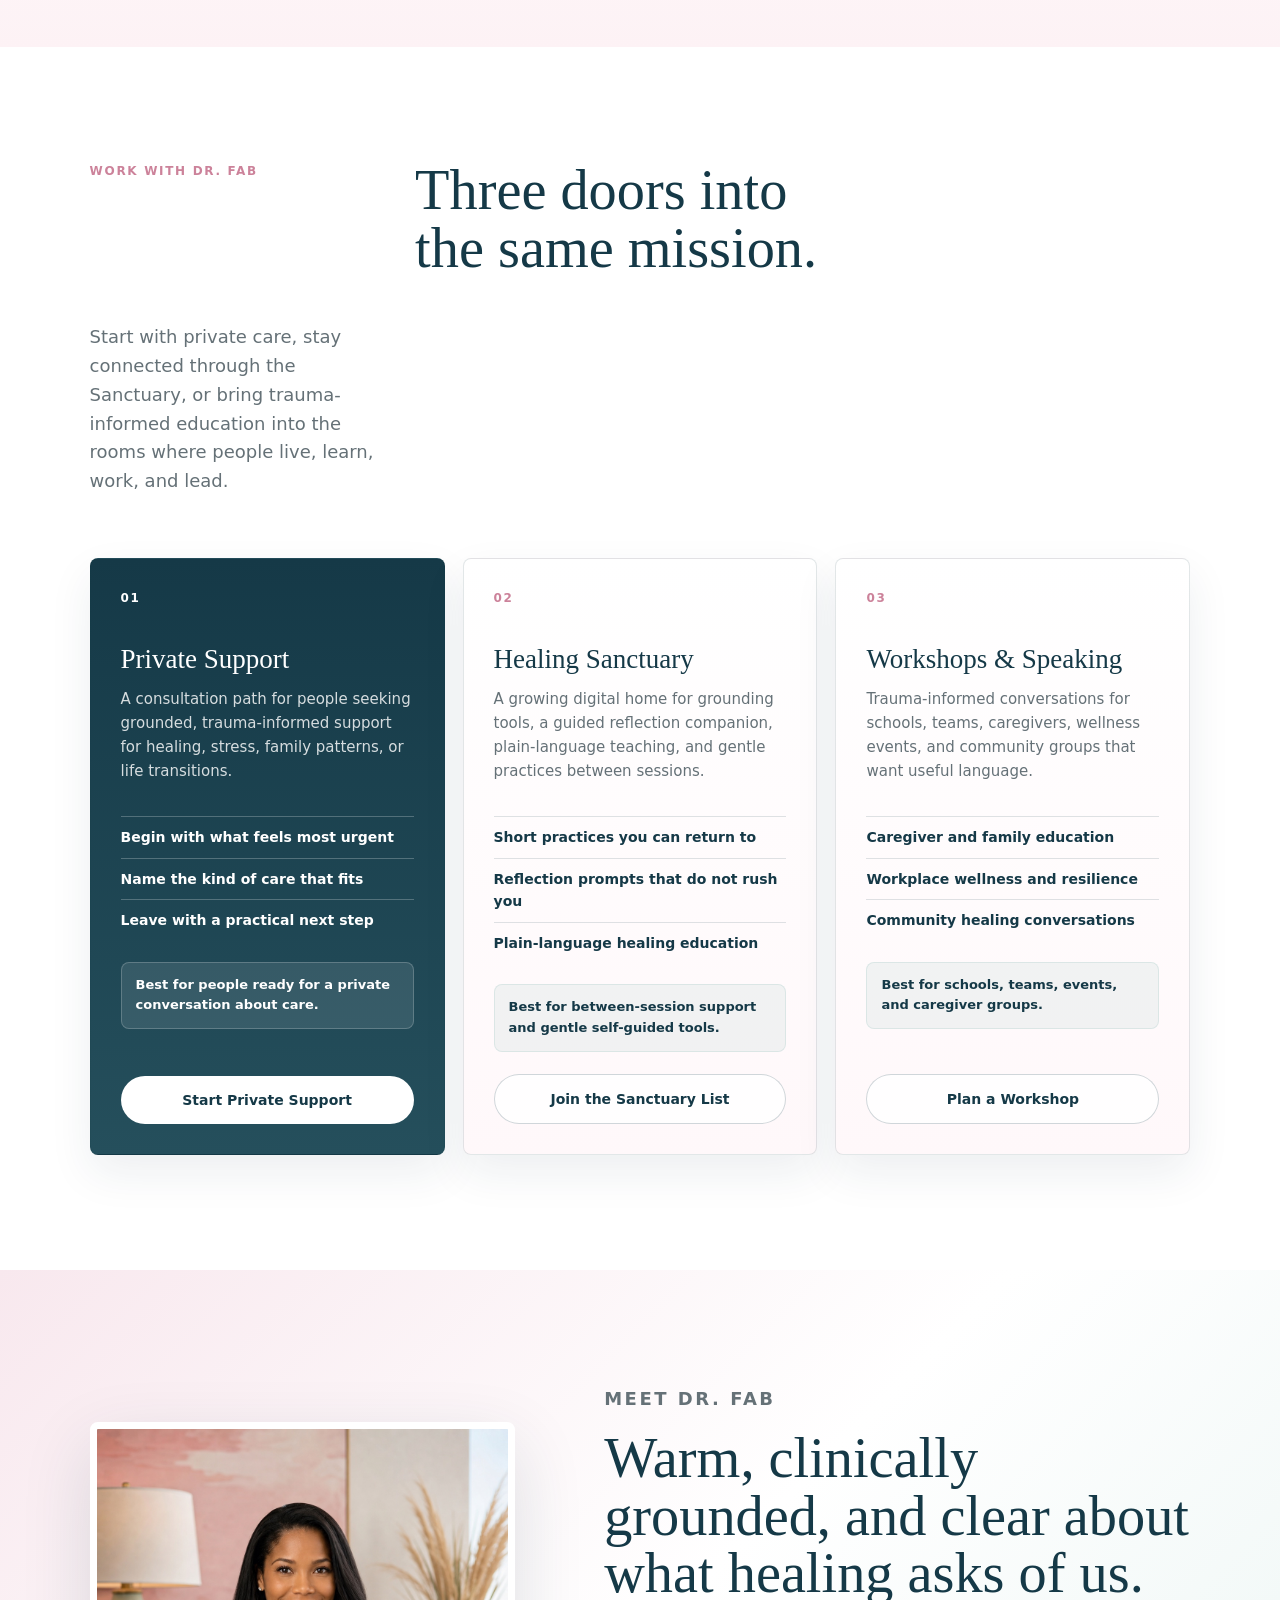
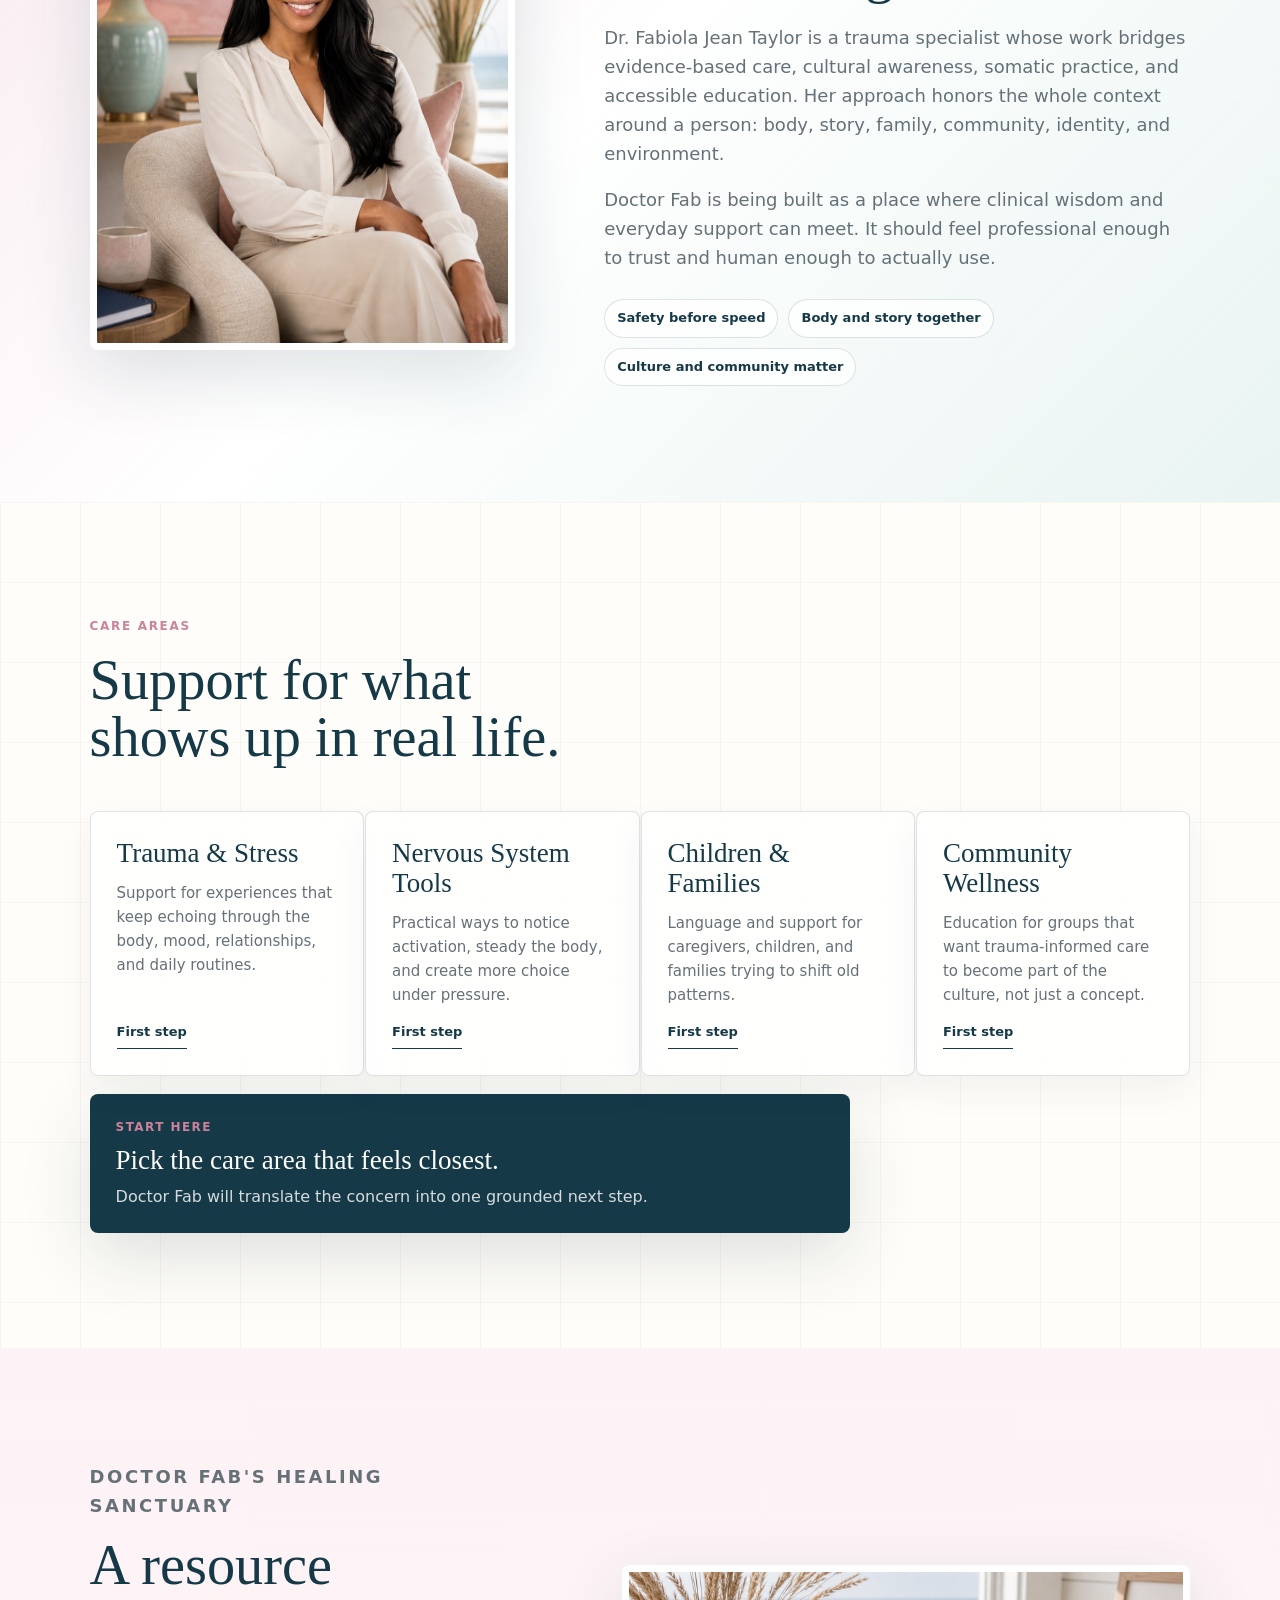
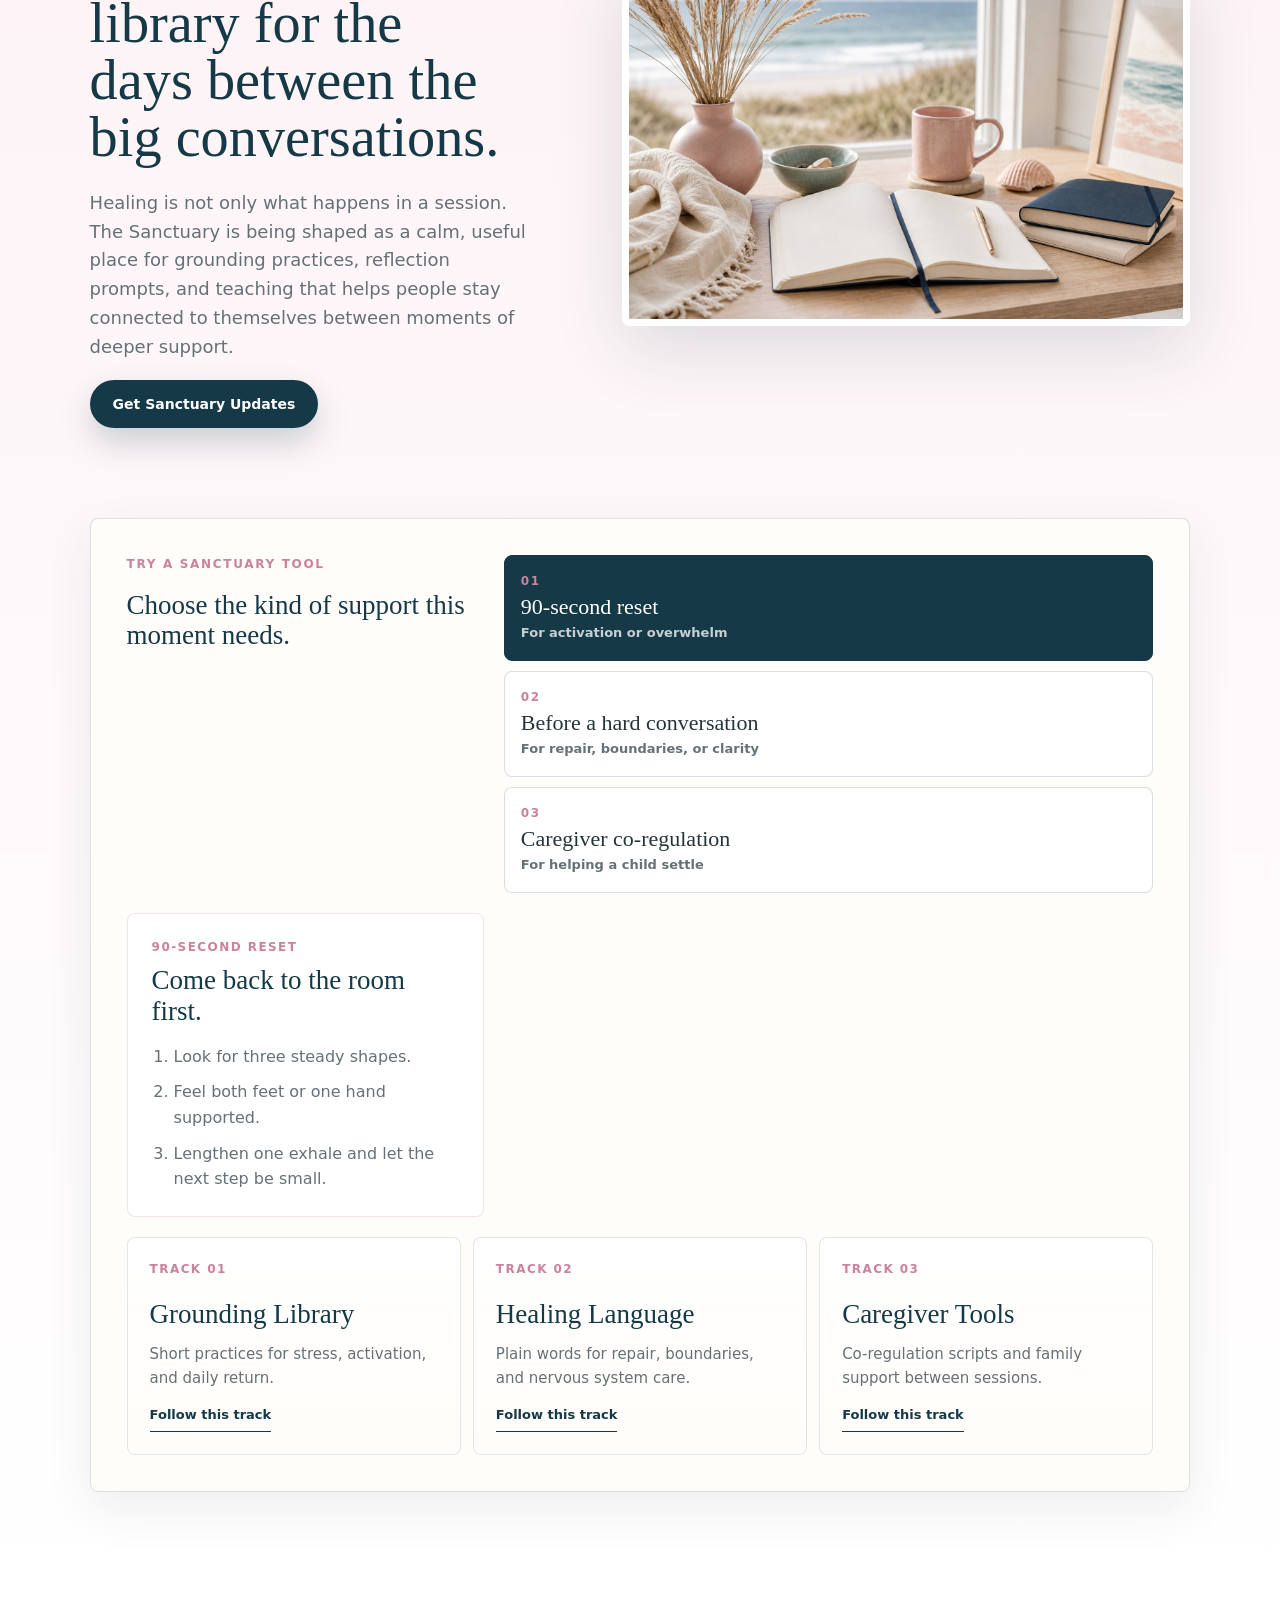
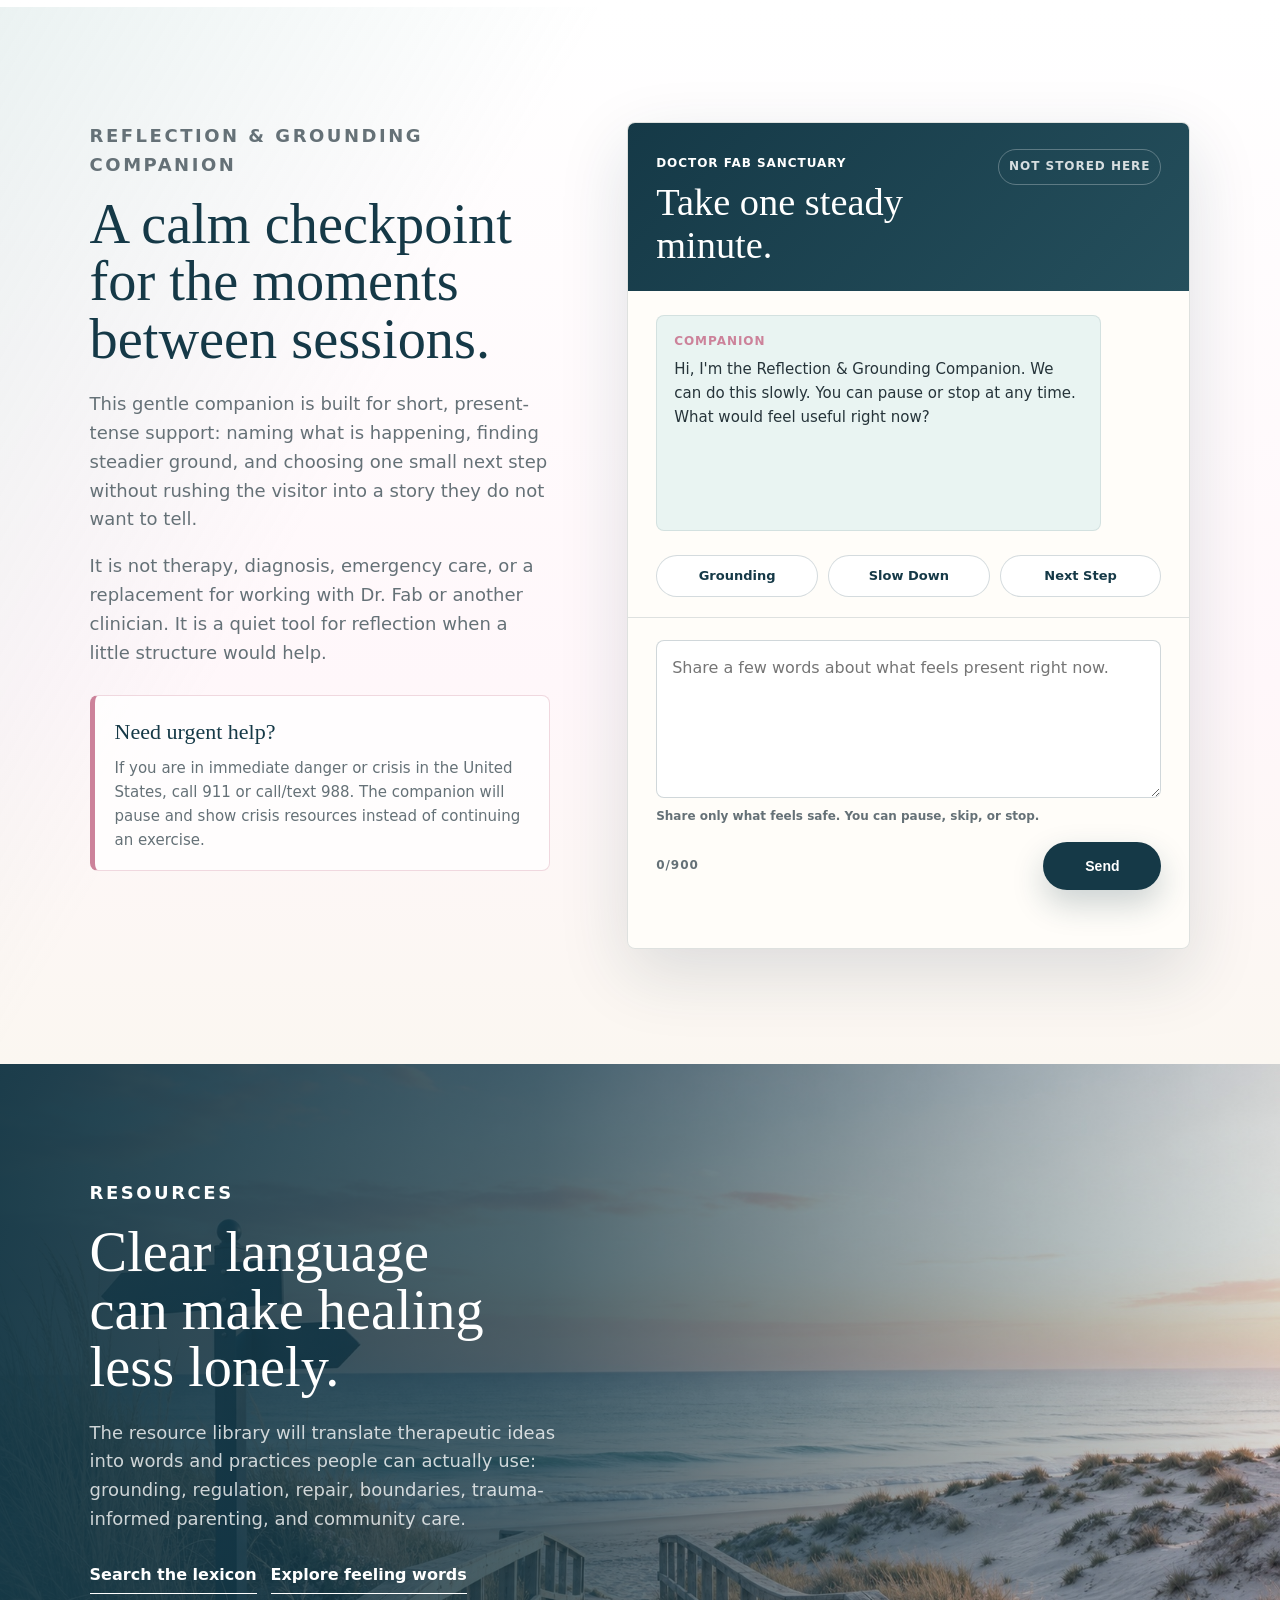
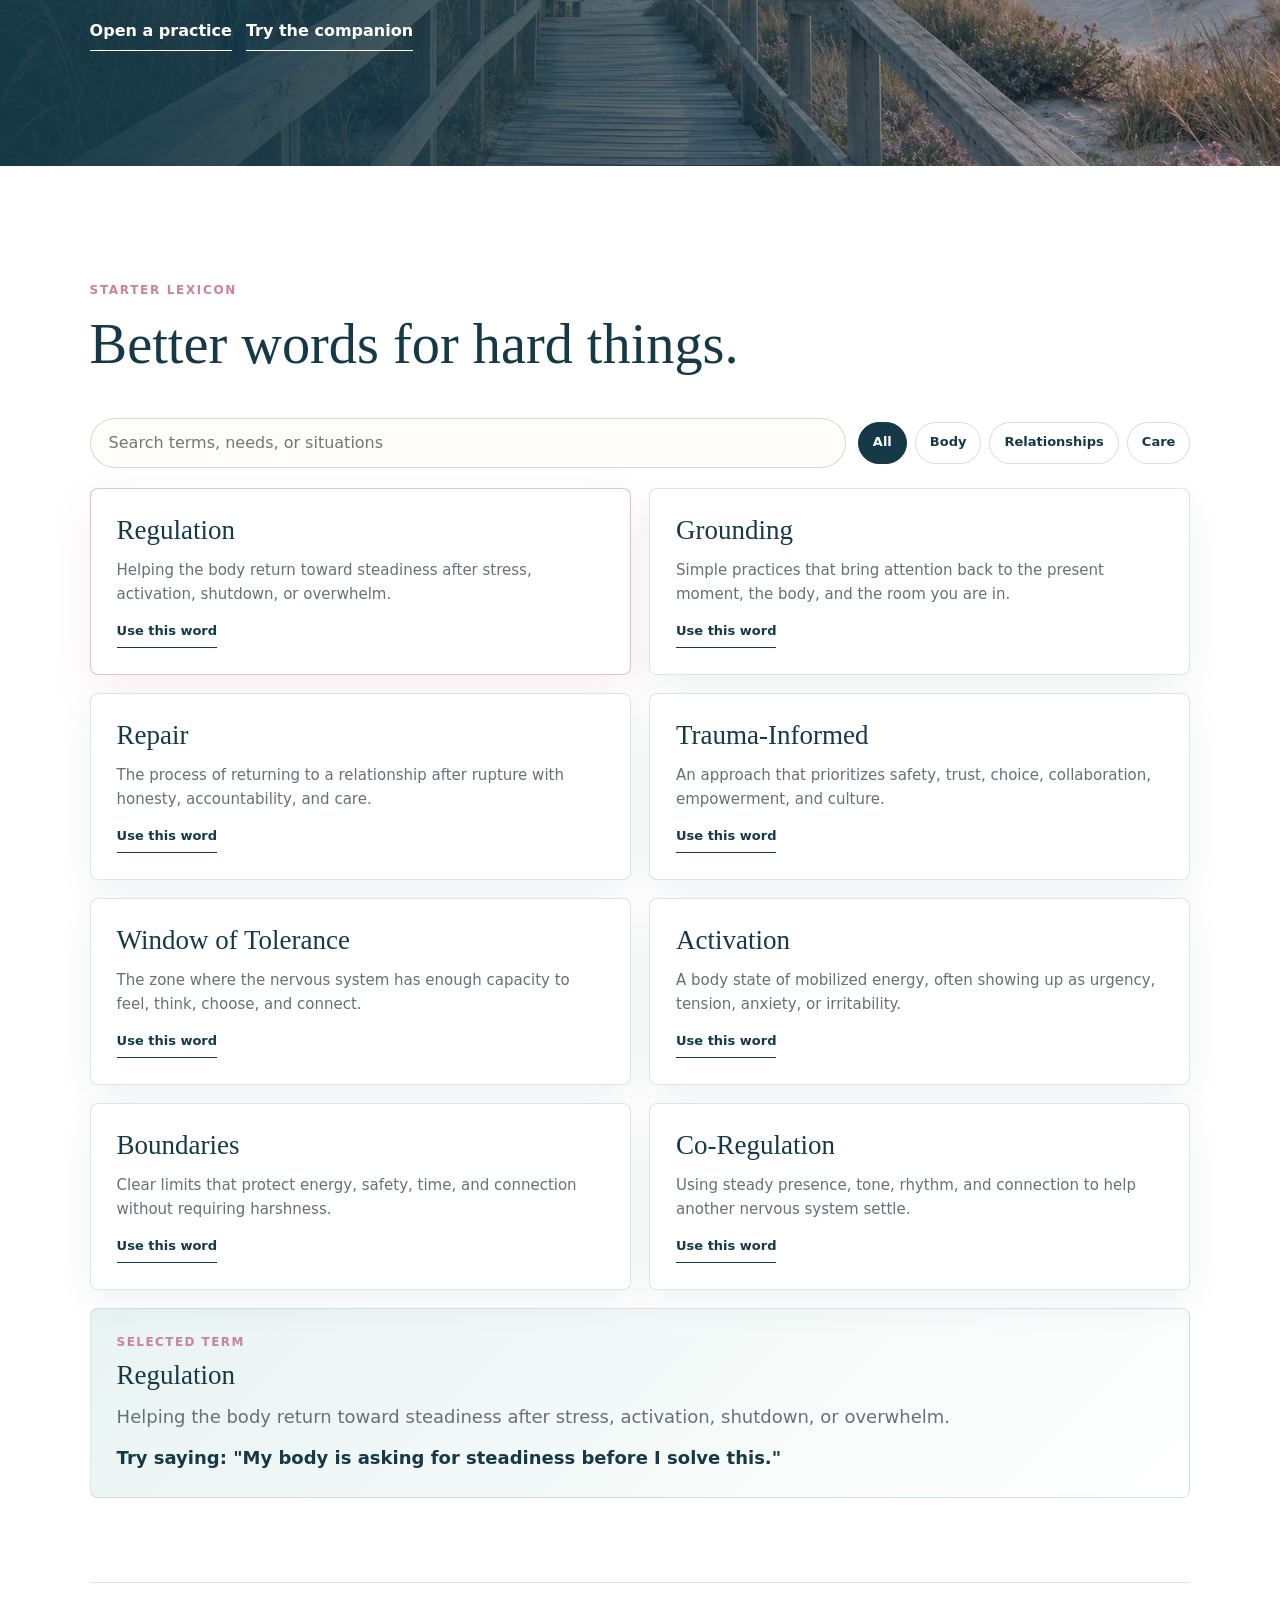
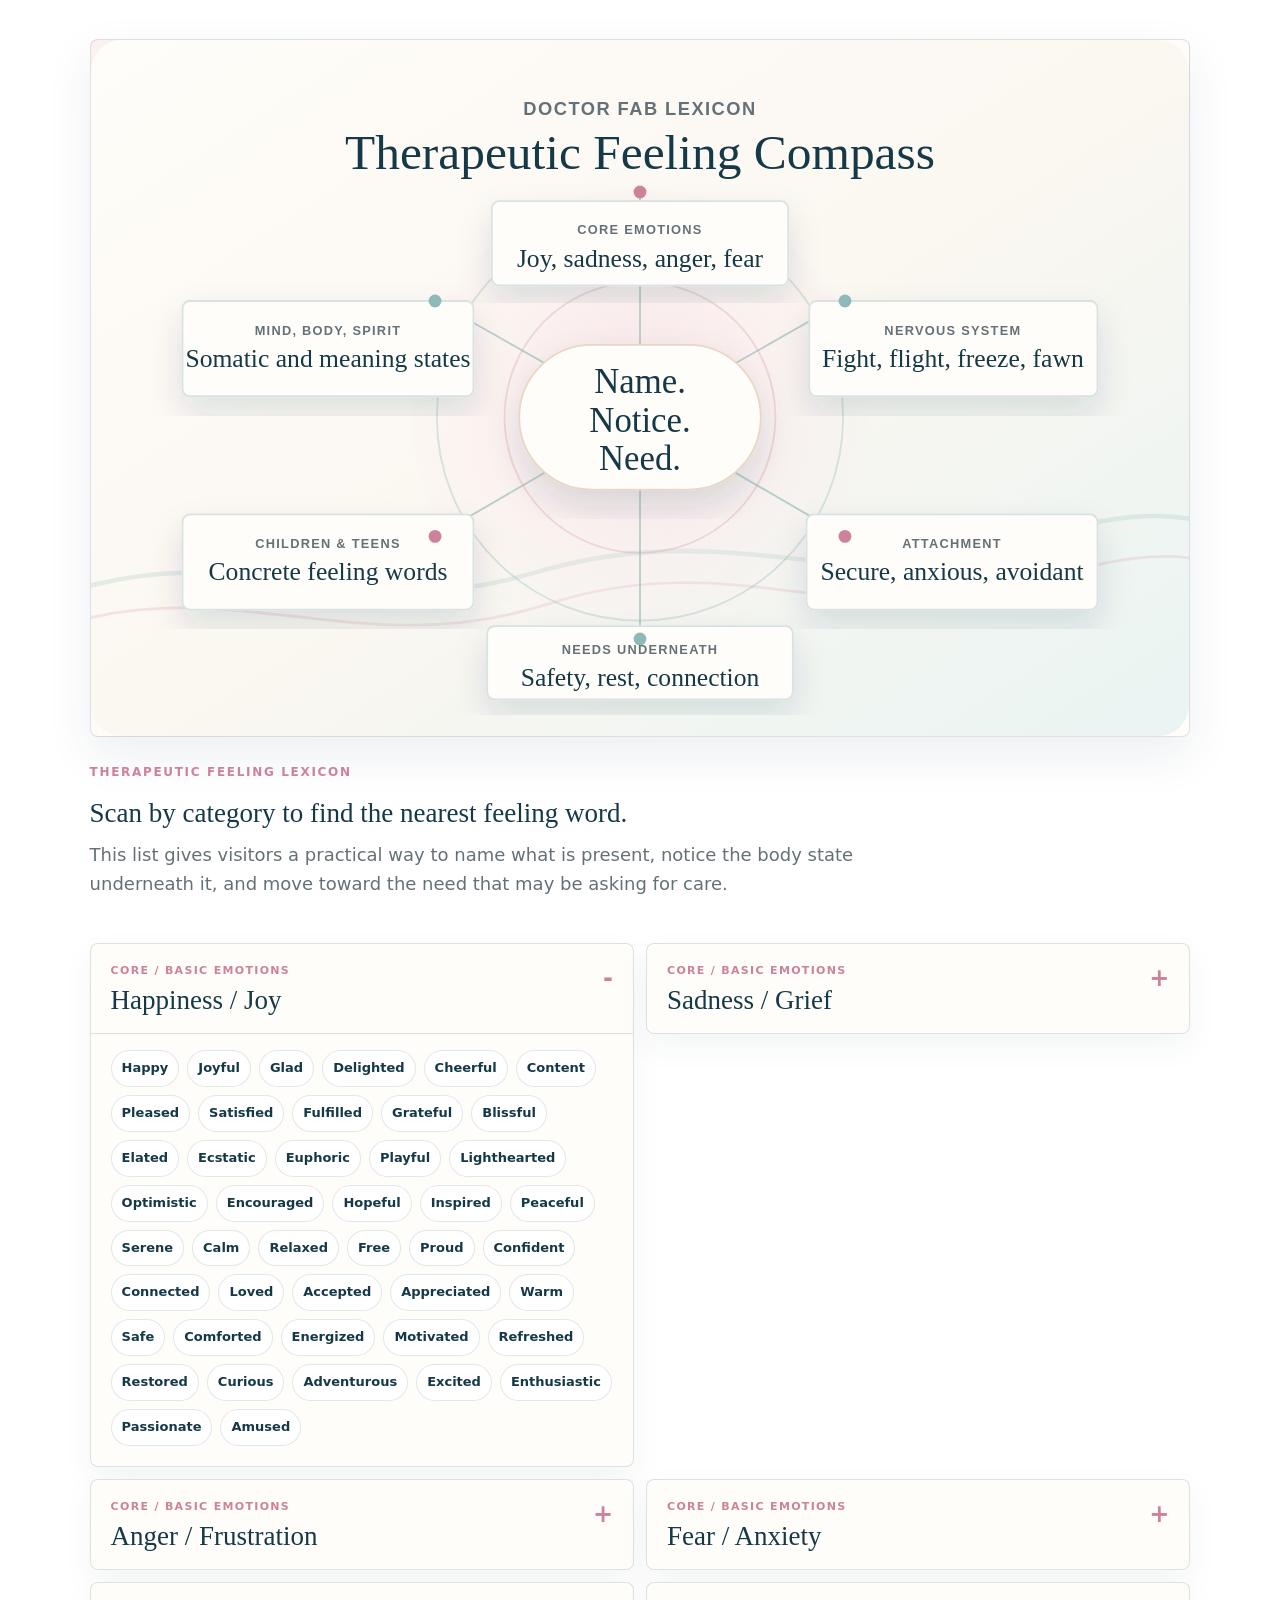
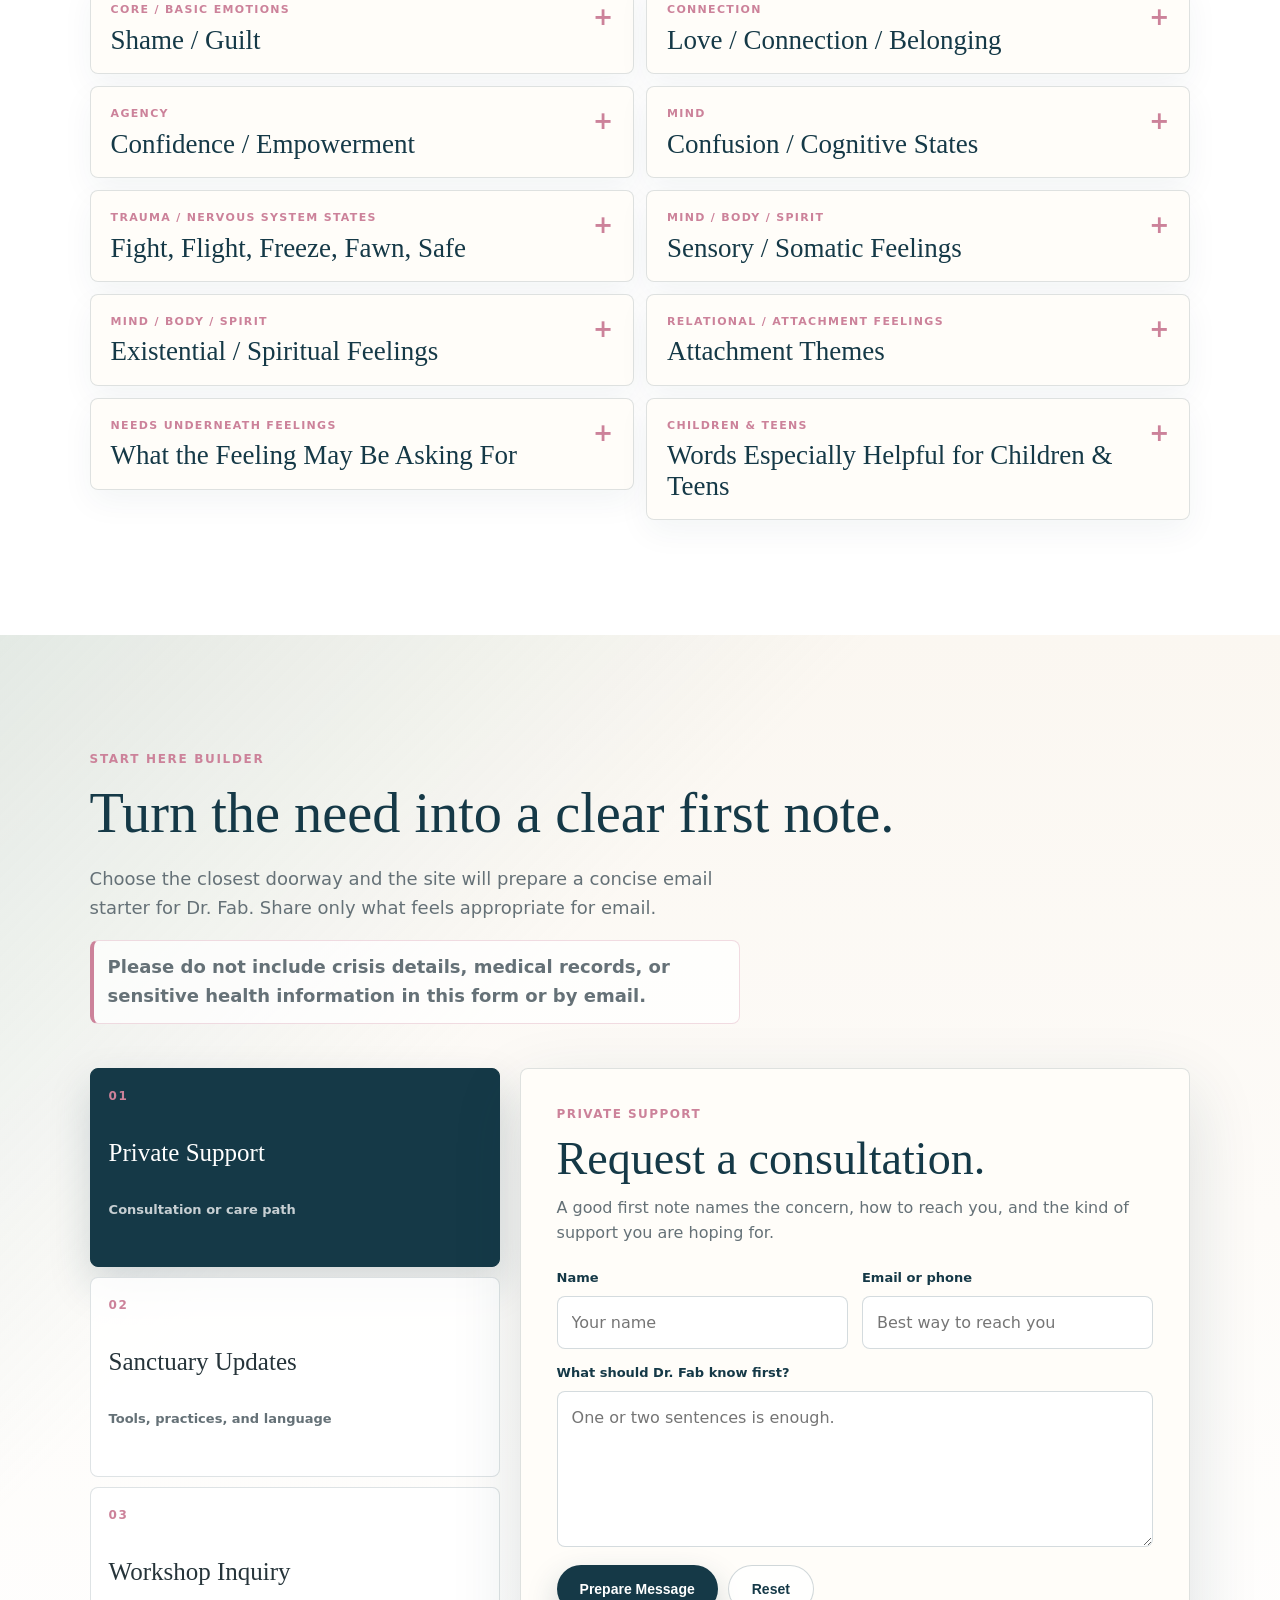
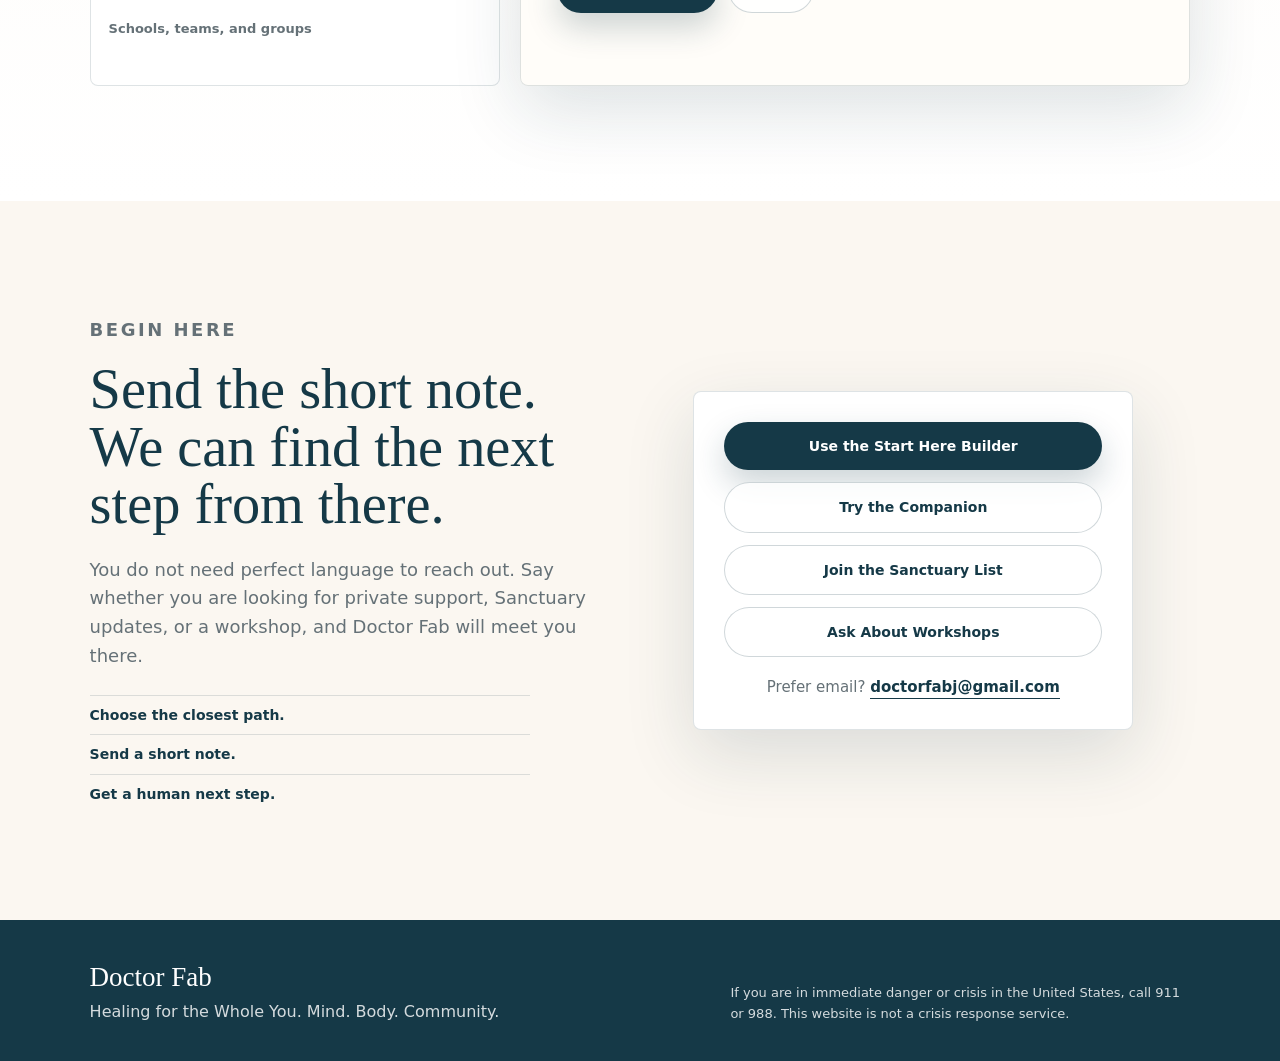
==== commit f9670c69: "Add autism parent coaching page" ====
--- a/index.html
+++ b/index.html
@@ -33,6 +33,7 @@
         <nav class="nav" aria-label="Main navigation">
           <a href="#about">About</a>
           <a href="#work">Work With Dr. Fab</a>
+          <a href="autism-parent-coaching.html">Parent Coaching</a>
           <a href="#sanctuary">Sanctuary</a>
           <a href="#companion">Companion</a>
           <a href="#resources">Resources</a>
--- a/styles.css
+++ b/styles.css
@@ -187,6 +187,7 @@
 }
 
 .nav a:hover,
+.nav a[aria-current="page"],
 .text-link:hover {
   color: var(--rose);
 }
@@ -207,6 +208,7 @@
 .pathway-options button:focus-visible,
 .pathway-form input:focus-visible,
 .pathway-form textarea:focus-visible,
+.coaching-faq summary:focus-visible,
 .contact-modal-close:focus-visible {
   outline: 3px solid rgba(204, 130, 154, 0.45);
   outline-offset: 4px;
@@ -1615,6 +1617,450 @@
   padding-bottom: 2px;
 }
 
+.coaching-page {
+  background: var(--paper);
+}
+
+.coaching-hero {
+  align-items: center;
+  background:
+    radial-gradient(circle at 84% 14%, rgba(143, 185, 183, 0.26), transparent 28%),
+    linear-gradient(135deg, var(--paper) 0%, var(--shell) 48%, var(--sea-soft) 100%);
+  display: grid;
+  gap: clamp(36px, 6vw, 86px);
+  grid-template-columns: minmax(0, 0.82fr) minmax(320px, 0.72fr);
+  min-height: calc(100svh - 76px);
+  padding: clamp(64px, 8vw, 112px) clamp(22px, 7vw, 112px);
+}
+
+.coaching-hero-copy {
+  max-width: 760px;
+}
+
+.coaching-hero h1 {
+  font-size: clamp(48px, 6vw, 92px);
+  margin-bottom: 26px;
+}
+
+.coaching-hero-copy p:not(.coaching-lede) {
+  color: var(--muted);
+  font-size: 18px;
+  max-width: 690px;
+}
+
+.coaching-lede {
+  color: var(--navy-2);
+  font-size: clamp(22px, 2vw, 29px);
+  line-height: 1.38;
+  margin-bottom: 18px;
+  max-width: 720px;
+}
+
+.coaching-actions {
+  display: flex;
+  flex-wrap: wrap;
+  gap: 14px;
+  margin-top: 34px;
+}
+
+.coaching-trust-row {
+  display: flex;
+  flex-wrap: wrap;
+  gap: 10px;
+  margin-top: 26px;
+}
+
+.coaching-trust-row span,
+.coaching-tags span {
+  background: rgba(255, 255, 255, 0.78);
+  border: 1px solid rgba(21, 57, 71, 0.14);
+  border-radius: 999px;
+  color: var(--navy);
+  font-size: 13px;
+  font-weight: 850;
+  padding: 8px 12px;
+}
+
+.coaching-hero-panel {
+  display: grid;
+  gap: 16px;
+}
+
+.coaching-hero-panel img {
+  background: var(--paper);
+  border: 1px solid var(--line);
+  border-radius: 8px;
+  box-shadow: var(--shadow);
+  width: 100%;
+}
+
+.coaching-hero-note,
+.coaching-statement,
+.coaching-why-card,
+.coaching-service-card,
+.coaching-values-grid article,
+.coaching-faq details,
+.coaching-testimonial-grid article {
+  border-radius: 8px;
+}
+
+.coaching-hero-note {
+  background: rgba(255, 253, 249, 0.9);
+  border: 1px solid var(--line);
+  box-shadow: 0 18px 44px rgba(21, 57, 71, 0.08);
+  display: grid;
+  gap: 4px;
+  padding: 18px 20px;
+}
+
+.coaching-hero-note strong {
+  color: var(--navy);
+  font-family: var(--serif);
+  font-size: 24px;
+  font-weight: 500;
+  line-height: 1.12;
+}
+
+.coaching-hero-note span {
+  color: var(--muted);
+  font-size: 15px;
+}
+
+.coaching-about {
+  background: #fff;
+}
+
+.coaching-about-layout {
+  display: grid;
+  gap: 20px;
+  grid-template-columns: minmax(280px, 0.54fr) minmax(0, 0.86fr);
+}
+
+.coaching-statement {
+  background: linear-gradient(180deg, var(--navy), var(--navy-2));
+  box-shadow: var(--shadow);
+  color: rgba(255, 255, 255, 0.82);
+  padding: clamp(24px, 4vw, 36px);
+}
+
+.coaching-statement h3 {
+  color: #fff;
+  font-size: clamp(30px, 3vw, 43px);
+}
+
+.coaching-statement p {
+  margin-bottom: 0;
+}
+
+.coaching-tags {
+  align-content: start;
+  background:
+    linear-gradient(135deg, rgba(248, 223, 231, 0.44), transparent 44%),
+    var(--paper);
+  border: 1px solid var(--line);
+  border-radius: 8px;
+  display: flex;
+  flex-wrap: wrap;
+  gap: 10px;
+  padding: clamp(22px, 4vw, 34px);
+}
+
+.coaching-why {
+  align-items: center;
+  background:
+    linear-gradient(135deg, rgba(143, 185, 183, 0.24), transparent 42%),
+    linear-gradient(180deg, var(--shell), #fff);
+  display: grid;
+  gap: clamp(34px, 7vw, 92px);
+  grid-template-columns: minmax(0, 0.78fr) minmax(300px, 0.54fr);
+}
+
+.coaching-why-copy {
+  max-width: 780px;
+}
+
+.coaching-why-copy p,
+.coaching-ideal-copy p,
+.coaching-closing p {
+  color: var(--muted);
+  font-size: 18px;
+}
+
+.coaching-why-card {
+  background: #fff;
+  border: 1px solid var(--line);
+  box-shadow: var(--shadow);
+  padding: clamp(24px, 4vw, 36px);
+}
+
+.coaching-why-card span,
+.coaching-service-card span,
+.coaching-testimonial-grid span {
+  color: var(--rose);
+  display: block;
+  font-size: 12px;
+  font-weight: 900;
+  letter-spacing: 0.12em;
+  margin-bottom: 18px;
+  text-transform: uppercase;
+}
+
+.coaching-why-card ul,
+.coaching-ideal-list {
+  display: grid;
+  gap: 10px;
+  list-style: none;
+  margin: 22px 0 0;
+  padding: 0;
+}
+
+.coaching-why-card li,
+.coaching-ideal-list li {
+  border-top: 1px solid var(--line);
+  color: var(--navy);
+  font-size: 15px;
+  font-weight: 850;
+  padding-top: 10px;
+}
+
+.coaching-services {
+  background: #fff;
+}
+
+.coaching-service-grid {
+  display: grid;
+  gap: 16px;
+  grid-template-columns: repeat(4, minmax(0, 1fr));
+}
+
+.coaching-service-card {
+  background: linear-gradient(180deg, #fff, #fff8fa);
+  border: 1px solid rgba(21, 57, 71, 0.12);
+  box-shadow: 0 16px 38px rgba(21, 57, 71, 0.07);
+  display: flex;
+  flex-direction: column;
+  min-height: 410px;
+  padding: 24px;
+}
+
+.coaching-service-card h3 {
+  font-size: 25px;
+}
+
+.coaching-service-card p,
+.coaching-values-grid p,
+.coaching-faq p,
+.coaching-testimonial-grid p {
+  color: var(--muted);
+  font-size: 15px;
+}
+
+.coaching-service-card dl {
+  display: grid;
+  gap: 6px;
+  margin: auto 0 0;
+}
+
+.coaching-service-card dt {
+  color: var(--rose);
+  font-size: 11px;
+  font-weight: 900;
+  letter-spacing: 0.1em;
+  margin-top: 12px;
+  text-transform: uppercase;
+}
+
+.coaching-service-card dd {
+  color: var(--navy);
+  font-size: 14px;
+  font-weight: 800;
+  margin: 0;
+}
+
+.coaching-ideal {
+  align-items: start;
+  background: linear-gradient(135deg, var(--navy), var(--navy-2));
+  color: #fff;
+  display: grid;
+  gap: clamp(30px, 6vw, 76px);
+  grid-template-columns: minmax(0, 0.62fr) minmax(300px, 0.72fr);
+}
+
+.coaching-ideal h2,
+.coaching-ideal p,
+.coaching-ideal li {
+  color: #fff;
+}
+
+.coaching-ideal-copy p {
+  color: rgba(255, 255, 255, 0.76);
+}
+
+.coaching-ideal-list li {
+  border-color: rgba(255, 255, 255, 0.22);
+  color: rgba(255, 255, 255, 0.9);
+}
+
+.coaching-values {
+  background:
+    linear-gradient(90deg, rgba(204, 130, 154, 0.08) 1px, transparent 1px),
+    linear-gradient(rgba(143, 185, 183, 0.08) 1px, transparent 1px),
+    var(--paper);
+  background-size: 80px 80px;
+}
+
+.coaching-values-grid {
+  display: grid;
+  gap: 16px;
+  grid-template-columns: repeat(3, minmax(0, 1fr));
+}
+
+.coaching-values-grid article {
+  background: rgba(255, 255, 255, 0.88);
+  border: 1px solid var(--line);
+  box-shadow: 0 14px 36px rgba(21, 57, 71, 0.06);
+  min-height: 210px;
+  padding: 26px;
+}
+
+.coaching-faq {
+  background: #fff;
+}
+
+.coaching-faq-list {
+  display: grid;
+  gap: 10px;
+  max-width: 980px;
+}
+
+.coaching-faq details {
+  background: var(--paper);
+  border: 1px solid var(--line);
+  box-shadow: 0 12px 28px rgba(21, 57, 71, 0.04);
+  overflow: hidden;
+}
+
+.coaching-faq summary {
+  color: var(--navy);
+  cursor: pointer;
+  font-family: var(--serif);
+  font-size: clamp(23px, 2.4vw, 31px);
+  line-height: 1.15;
+  list-style: none;
+  padding: 21px 58px 21px 22px;
+  position: relative;
+}
+
+.coaching-faq summary::-webkit-details-marker {
+  display: none;
+}
+
+.coaching-faq summary::after {
+  color: var(--rose);
+  content: "+";
+  font-family: var(--sans);
+  font-size: 24px;
+  font-weight: 850;
+  position: absolute;
+  right: 22px;
+  top: 22px;
+}
+
+.coaching-faq details[open] summary::after {
+  content: "-";
+}
+
+.coaching-faq details p {
+  border-top: 1px solid var(--line);
+  margin: 0;
+  padding: 18px 22px 22px;
+}
+
+.coaching-testimonials {
+  background: linear-gradient(180deg, #fff, var(--shell));
+}
+
+.coaching-testimonial-grid {
+  display: grid;
+  gap: 16px;
+  grid-template-columns: repeat(3, minmax(0, 1fr));
+}
+
+.coaching-testimonial-grid article {
+  background: rgba(255, 253, 249, 0.9);
+  border: 1px solid var(--line);
+  box-shadow: 0 16px 38px rgba(21, 57, 71, 0.06);
+  min-height: 220px;
+  padding: 28px;
+}
+
+.coaching-testimonial-grid p {
+  font-family: var(--serif);
+  font-size: 25px;
+  line-height: 1.22;
+}
+
+.coaching-closing {
+  align-items: center;
+  background:
+    linear-gradient(135deg, rgba(248, 223, 231, 0.58), transparent 44%),
+    var(--sea-soft);
+  display: grid;
+  gap: clamp(28px, 5vw, 68px);
+  grid-template-columns: minmax(0, 0.72fr) minmax(280px, 0.42fr);
+}
+
+.coaching-closing h2 {
+  max-width: 900px;
+}
+
+.coaching-closing p {
+  max-width: 760px;
+}
+
+.coaching-closing-actions {
+  background: rgba(255, 253, 249, 0.92);
+  border: 1px solid var(--line);
+  border-radius: 8px;
+  box-shadow: 0 18px 44px rgba(21, 57, 71, 0.08);
+  padding: 26px;
+}
+
+.coaching-closing-actions .button + .button {
+  margin-top: 12px;
+}
+
+.coaching-closing-actions p {
+  color: var(--muted);
+  font-size: 14px;
+  margin: 18px 0 0;
+  text-align: center;
+}
+
+.coaching-closing-actions a:not(.button) {
+  border-bottom: 1px solid currentColor;
+  color: var(--navy);
+  font-weight: 850;
+  padding-bottom: 2px;
+}
+
+@media (prefers-reduced-motion: no-preference) {
+  .coaching-hero-panel img {
+    animation: coaching-float 9s ease-in-out infinite;
+  }
+}
+
+@keyframes coaching-float {
+  0%,
+  100% {
+    transform: translateY(0);
+  }
+
+  50% {
+    transform: translateY(-8px);
+  }
+}
+
 .contact-modal {
   align-items: center;
   display: grid;
@@ -1796,8 +2242,17 @@
   .sanctuary,
   .companion,
   .pathway-layout,
-  .contact {
+  .contact,
+  .coaching-hero,
+  .coaching-about-layout,
+  .coaching-why,
+  .coaching-ideal,
+  .coaching-closing {
     grid-template-columns: 1fr;
+  }
+
+  .coaching-hero {
+    min-height: auto;
   }
 
   .companion-copy {
@@ -1806,7 +2261,10 @@
   }
 
   .offer-grid,
-  .focus-list {
+  .focus-list,
+  .coaching-service-grid,
+  .coaching-values-grid,
+  .coaching-testimonial-grid {
     grid-template-columns: repeat(2, minmax(0, 1fr));
   }
 
@@ -1815,6 +2273,11 @@
   }
 
   .offer-card {
+    min-height: auto;
+  }
+
+  .coaching-service-card,
+  .coaching-values-grid article {
     min-height: auto;
   }
 }
@@ -1863,6 +2326,10 @@
     padding: 42px 20px;
   }
 
+  .coaching-hero {
+    padding: 48px 20px 64px;
+  }
+
   .hero::before {
     background: linear-gradient(180deg, rgba(251, 247, 241, 0.97) 0%, rgba(251, 247, 241, 0.91) 58%, rgba(251, 247, 241, 0.34) 100%);
   }
@@ -1881,10 +2348,17 @@
   }
 
   .hero-actions,
-  .hero-paths {
+  .hero-paths,
+  .coaching-actions,
+  .coaching-trust-row {
     align-items: stretch;
     flex-direction: column;
     max-width: 340px;
+  }
+
+  .coaching-actions,
+  .coaching-trust-row {
+    max-width: none;
   }
 
   .hero .eyebrow,
@@ -1916,6 +2390,7 @@
   }
 
   .clinical-lens span,
+  .coaching-trust-row span,
   .lexicon-filters button,
   .contact-modal-actions .button {
     width: 100%;
@@ -1931,6 +2406,9 @@
   .companion-prompts,
   .pathway-fields,
   .feeling-category-grid,
+  .coaching-service-grid,
+  .coaching-values-grid,
+  .coaching-testimonial-grid,
   .lexicon-grid {
     grid-template-columns: 1fr;
   }
@@ -1938,6 +2416,10 @@
   .sanctuary-library,
   .care-result,
   .pathway-form,
+  .coaching-statement,
+  .coaching-tags,
+  .coaching-why-card,
+  .coaching-closing-actions,
   .lexicon-detail {
     padding: 20px;
   }
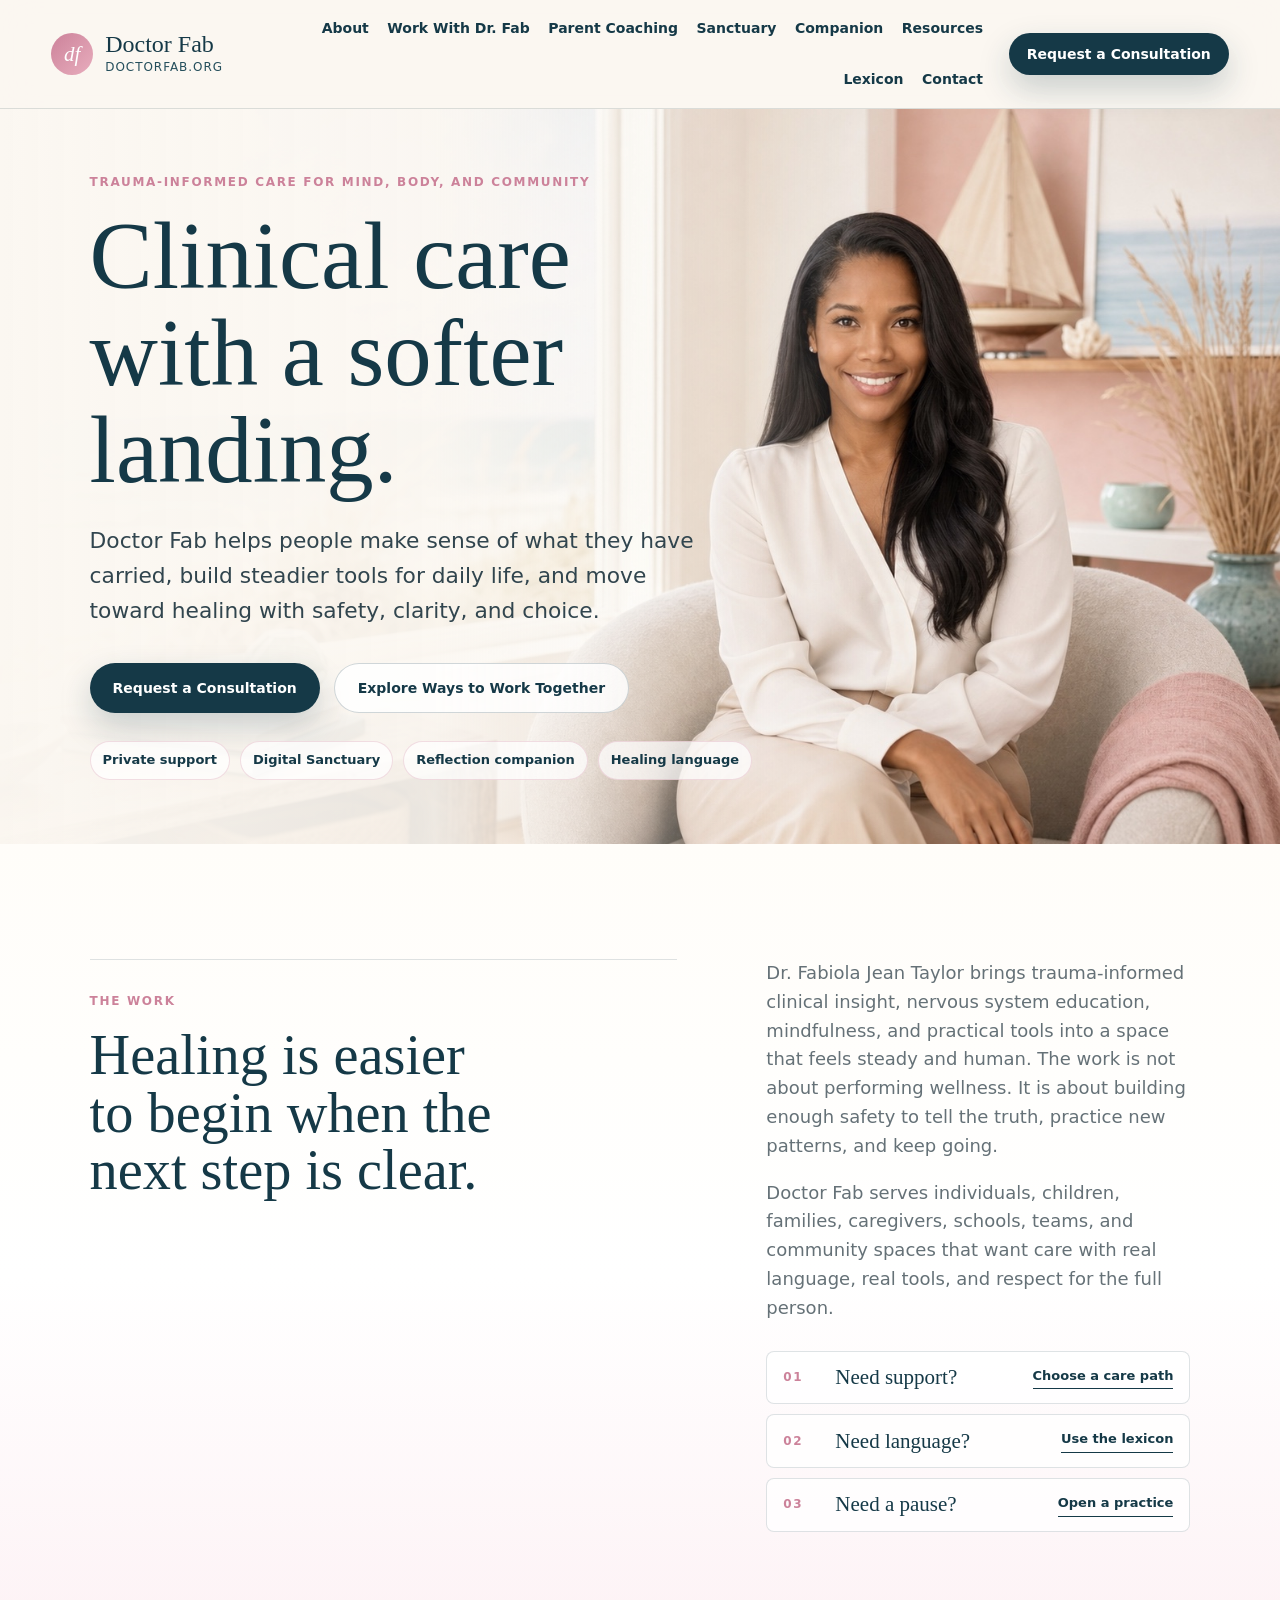
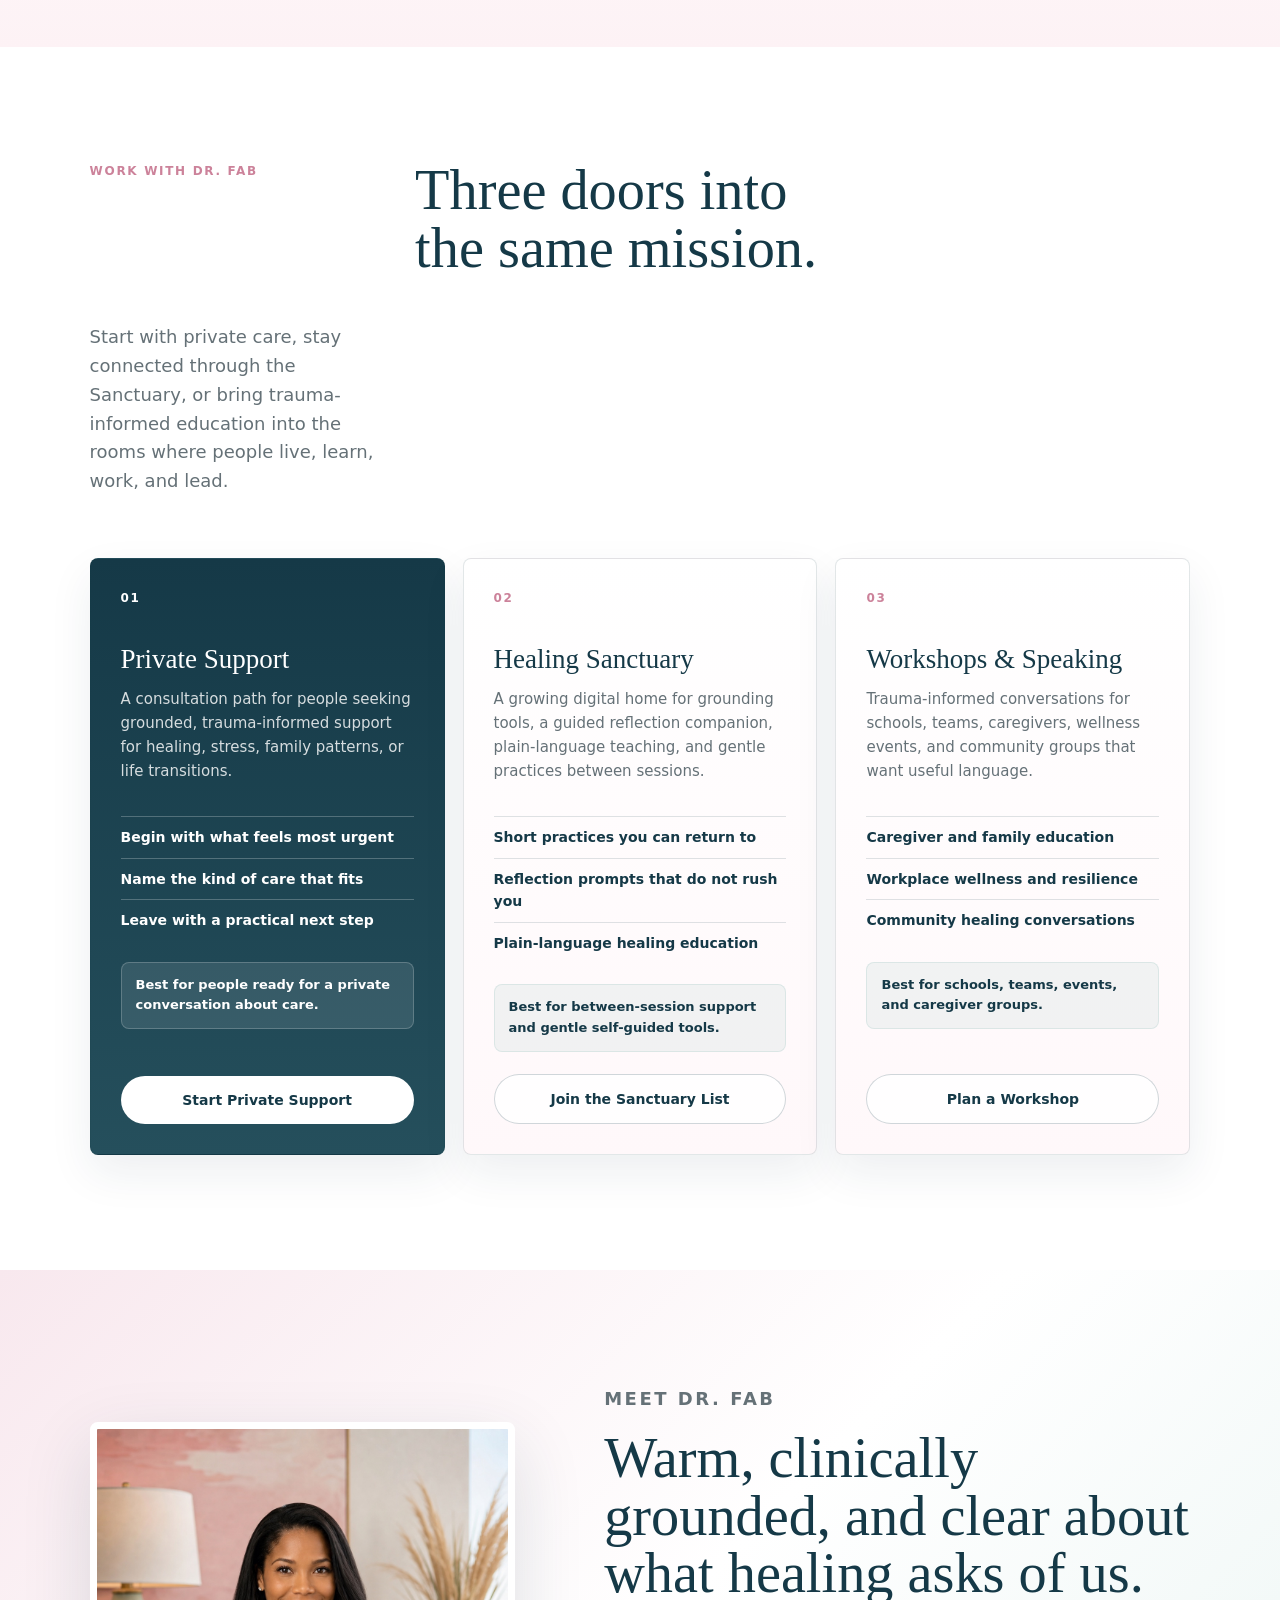
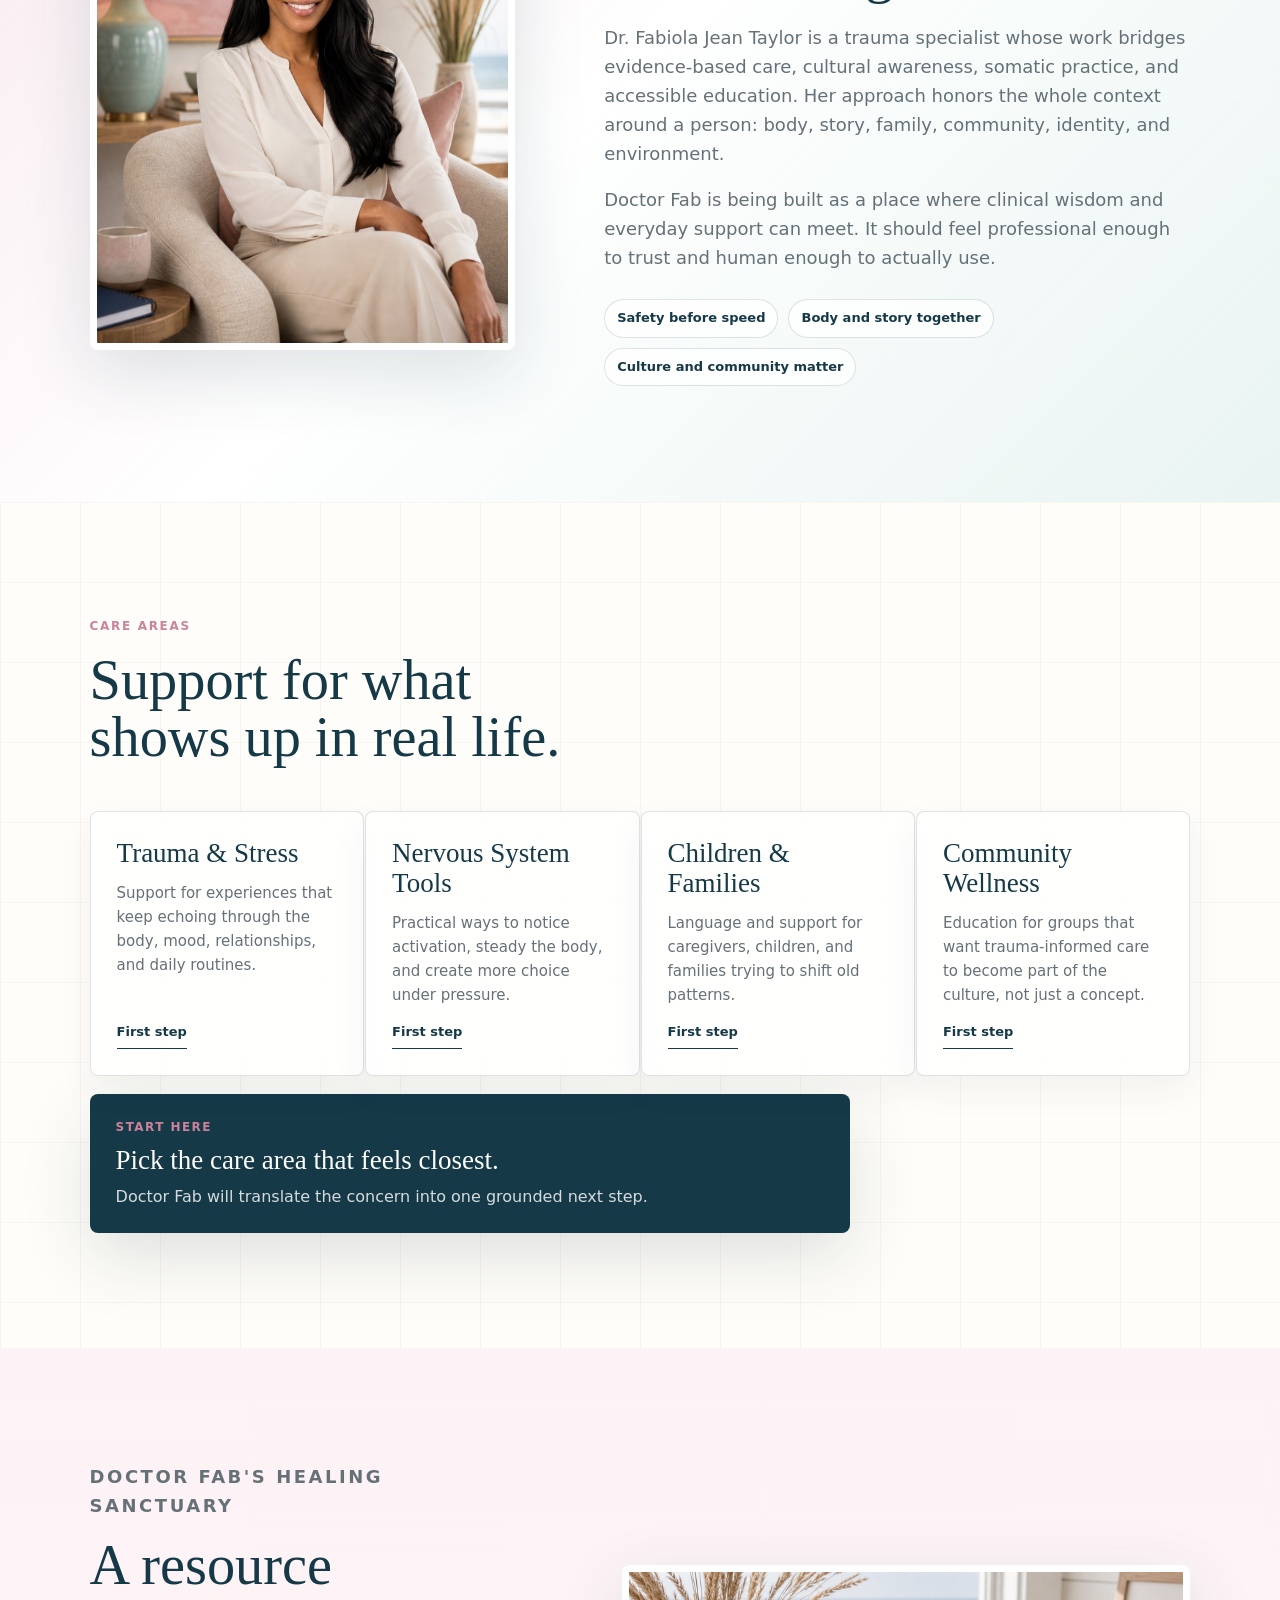
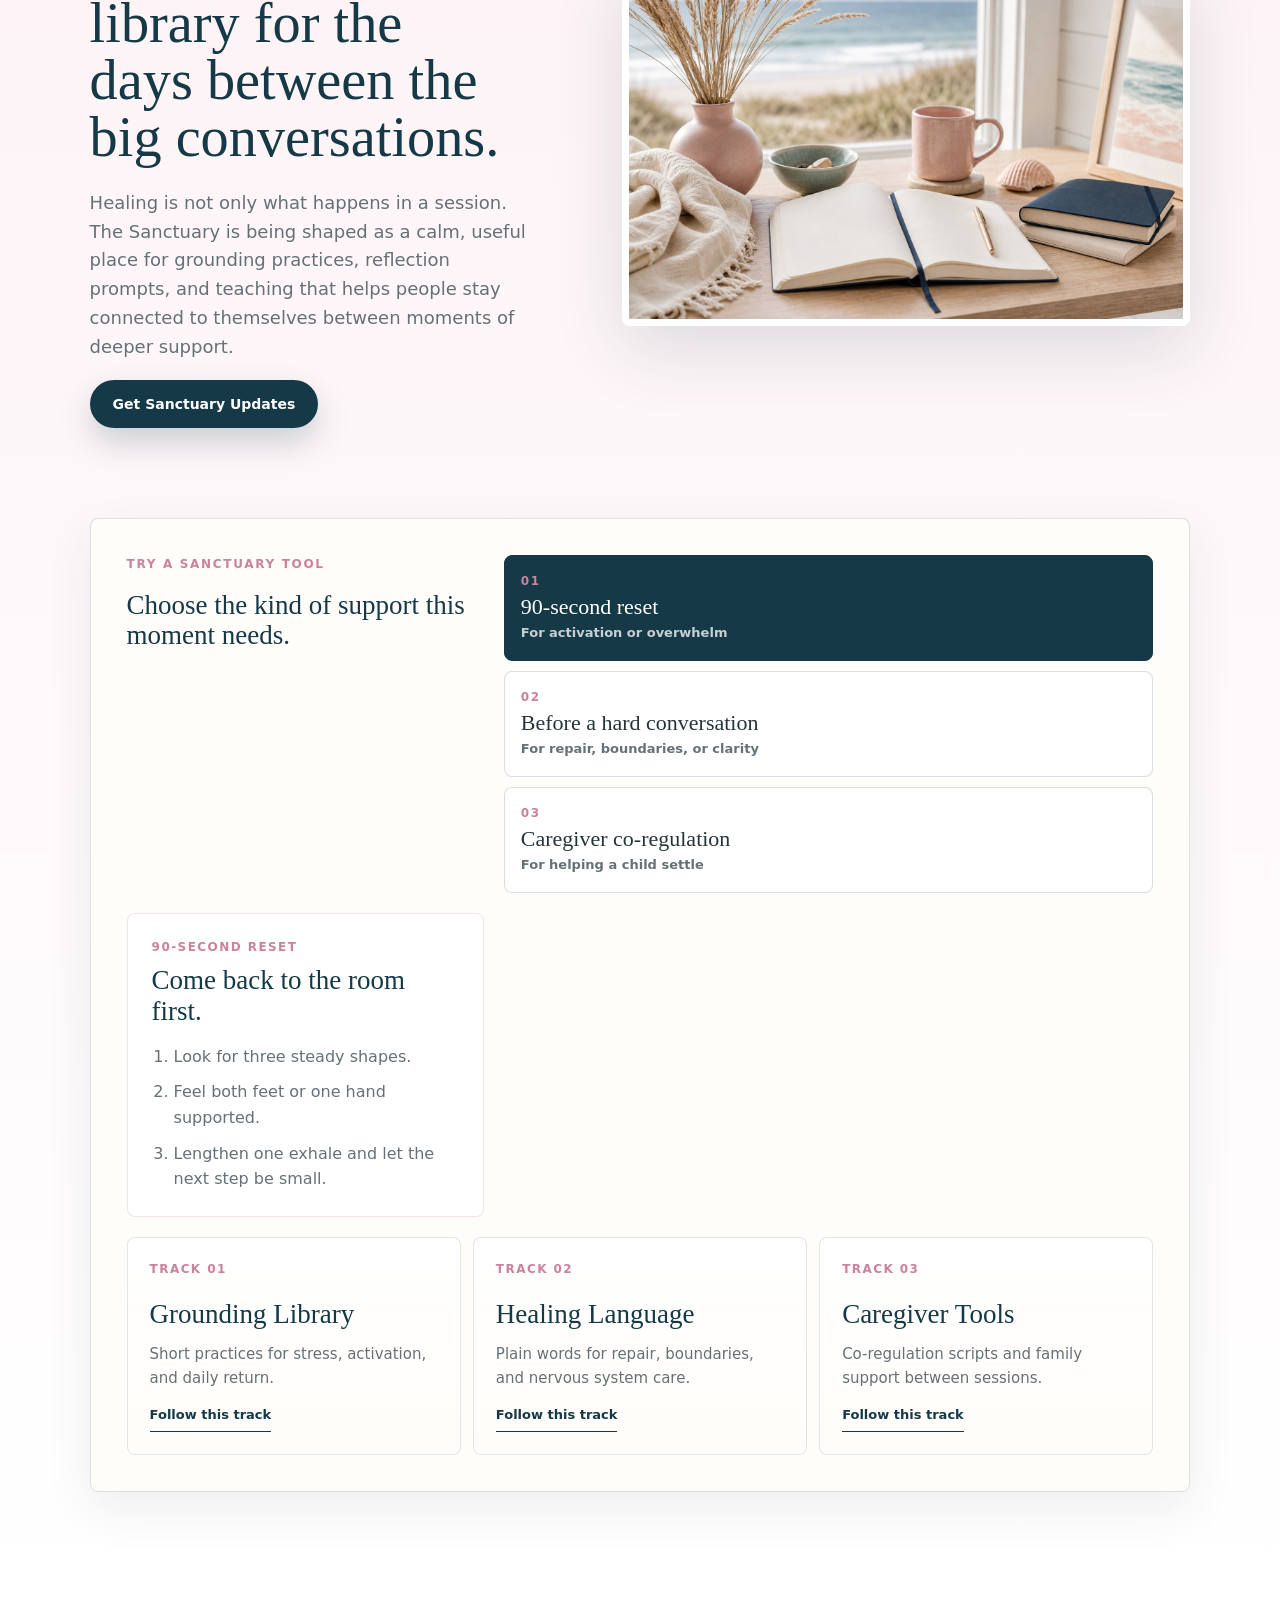
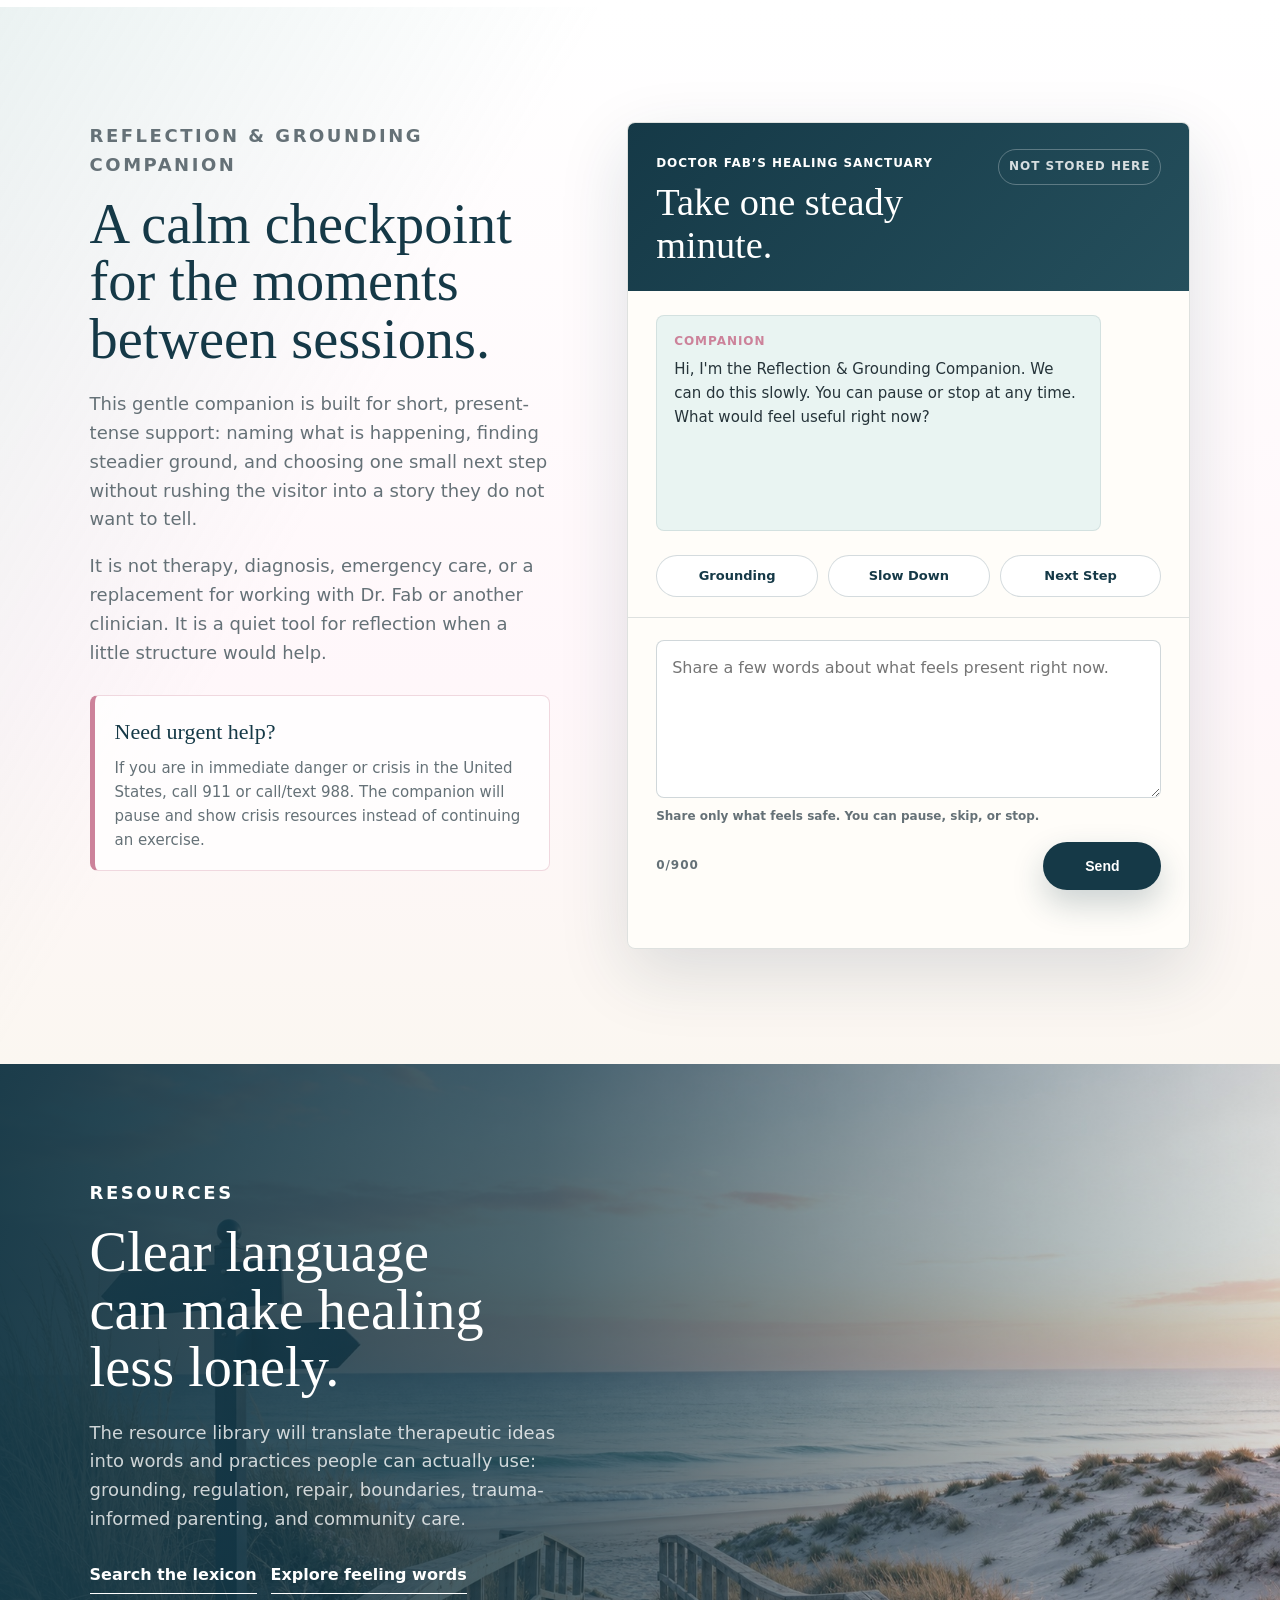
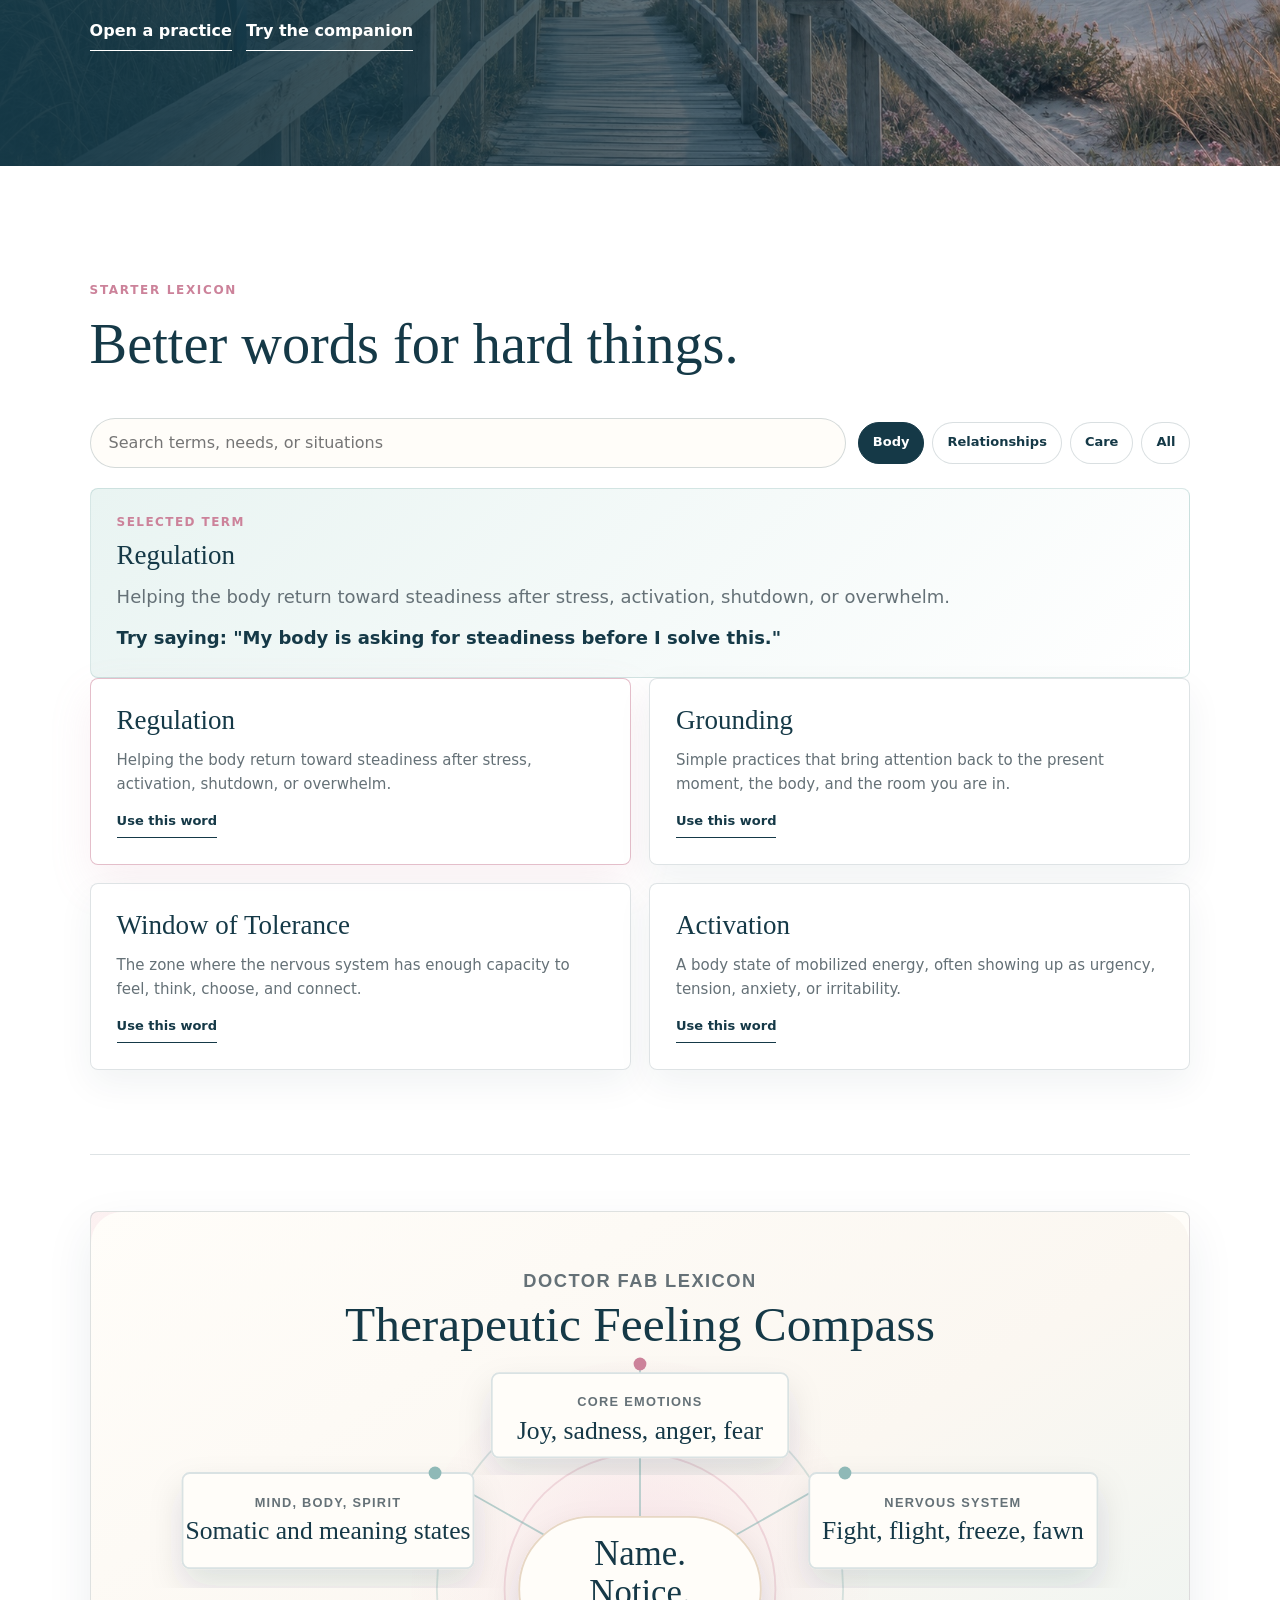
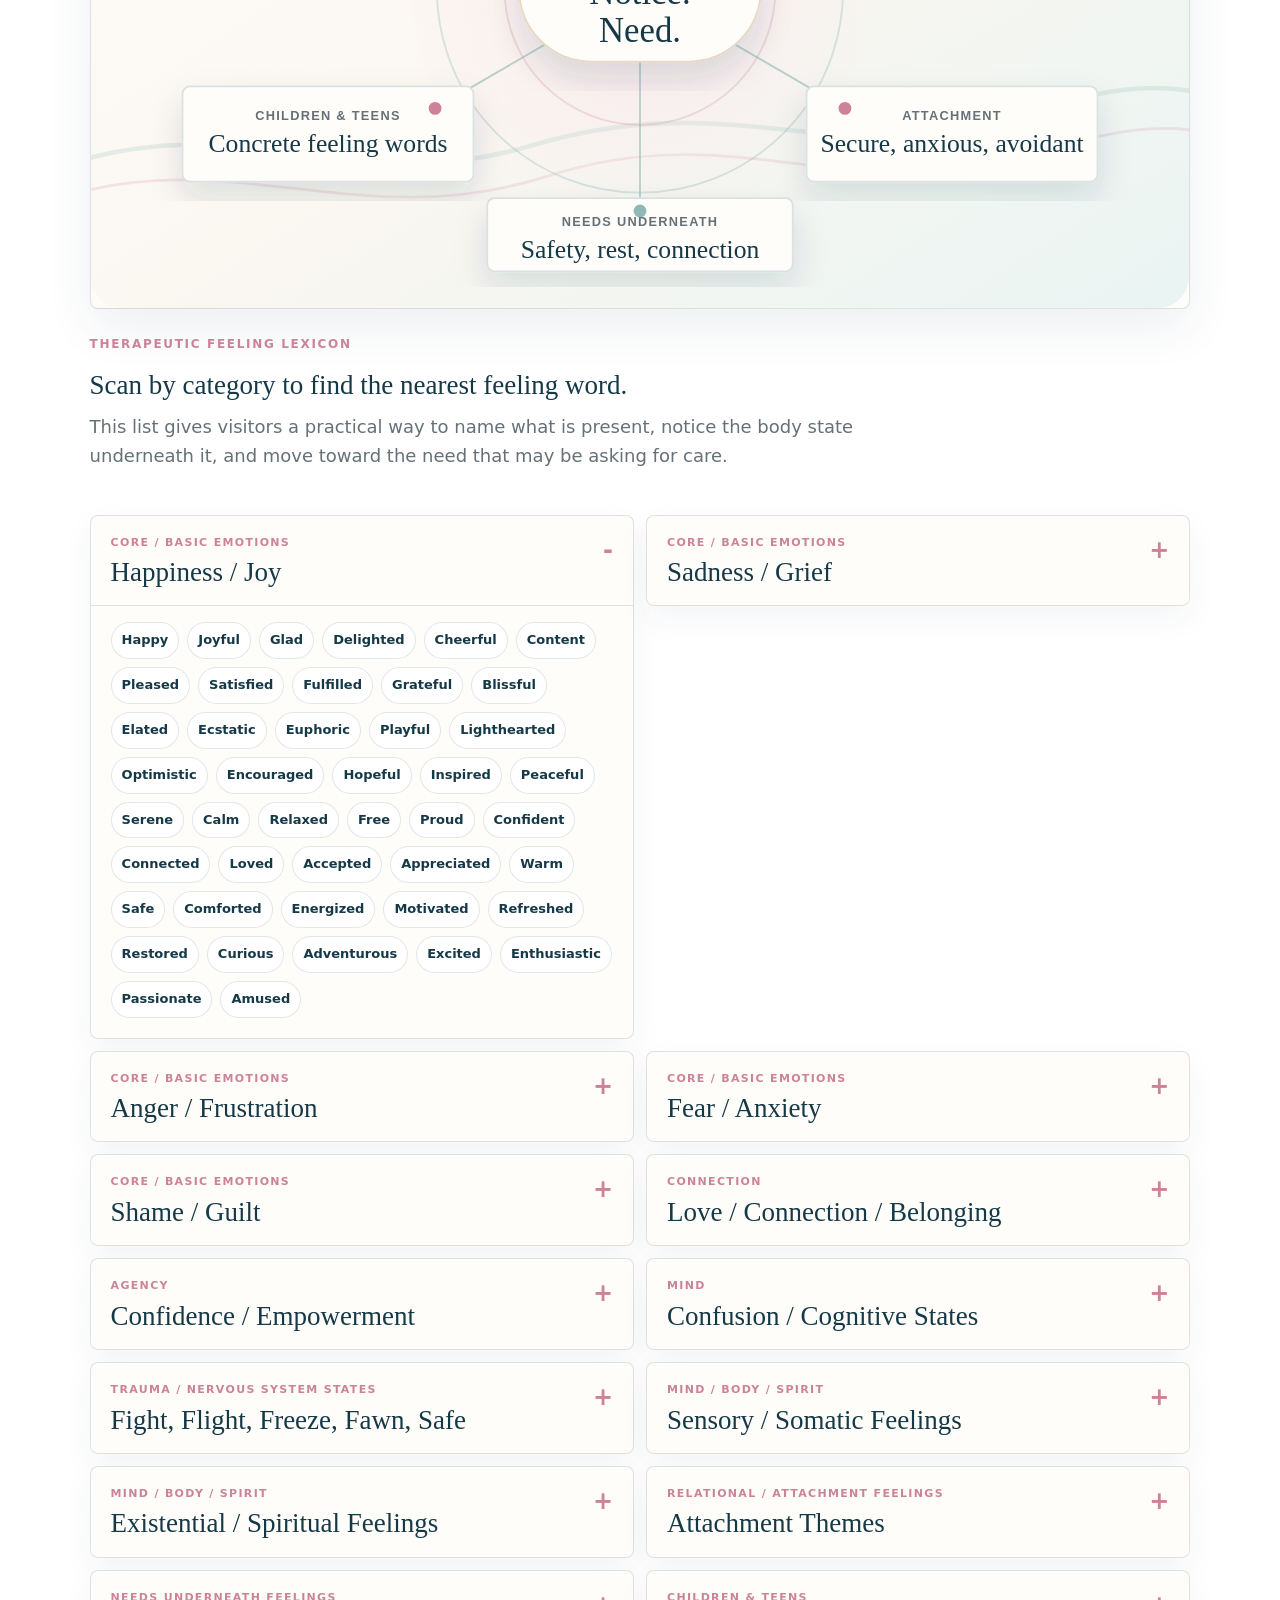
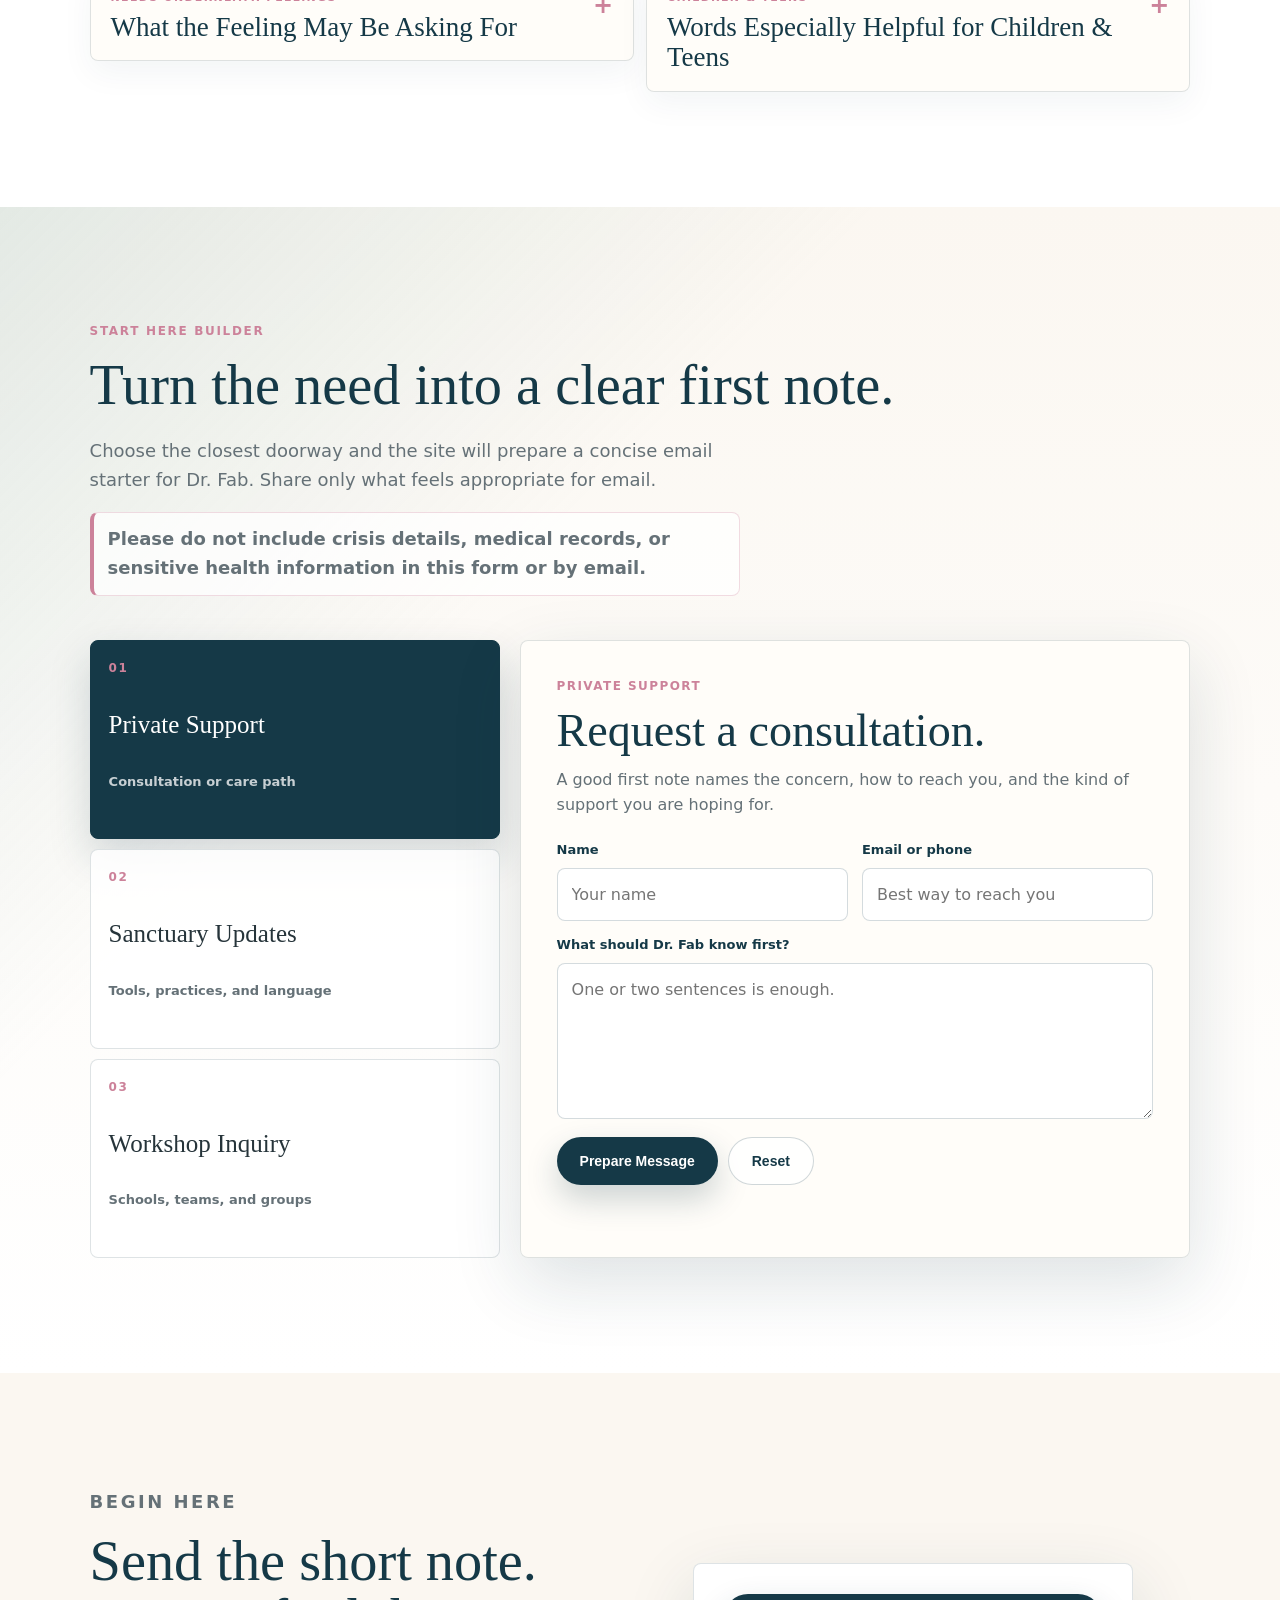
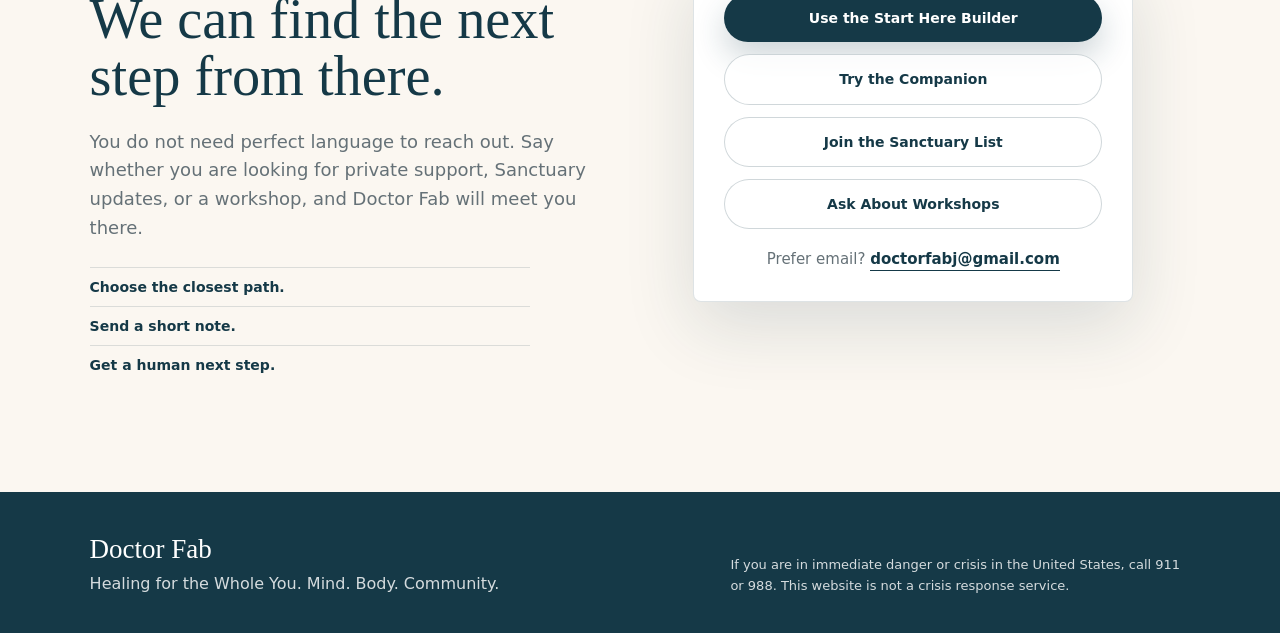
==== commit 0ea842aa: "Apply requested homepage copy and lexicon defaults" ====
--- a/index.html
+++ b/index.html
@@ -8,7 +8,7 @@
       name="description"
       content="Doctor Fab offers trauma-informed therapy, nervous system education, practical healing resources, and workshops for individuals, families, and communities."
     >
-    <meta property="og:title" content="Doctor Fab | Trauma-Informed Therapy, Resources, and Workshops">
+    <meta property="og:title" content="Doctor Fab | Trauma-Informed Healing, Resources, and Workshops">
     <meta
       property="og:description"
       content="Clinical care with a softer landing. Trauma-informed support for people, families, and communities ready for steady change."
@@ -340,7 +340,7 @@
         <div class="companion-tool" data-companion-tool>
           <div class="companion-tool-header">
             <div>
-              <span class="companion-tool-kicker">Doctor Fab Sanctuary</span>
+              <span class="companion-tool-kicker">Doctor Fab&rsquo;s Healing Sanctuary</span>
               <h3>Take one steady minute.</h3>
             </div>
             <span class="companion-session-note">Not stored here</span>
@@ -420,12 +420,17 @@
             <input type="search" data-lexicon-search placeholder="Search terms, needs, or situations">
           </label>
           <div class="lexicon-filters" aria-label="Filter lexicon">
-            <button type="button" data-lexicon-filter="all" aria-pressed="true">All</button>
-            <button type="button" data-lexicon-filter="body" aria-pressed="false">Body</button>
+            <button type="button" data-lexicon-filter="body" aria-pressed="true">Body</button>
             <button type="button" data-lexicon-filter="relationship" aria-pressed="false">Relationships</button>
             <button type="button" data-lexicon-filter="care" aria-pressed="false">Care</button>
-          </div>
-        </div>
+            <button type="button" data-lexicon-filter="all" aria-pressed="false">All</button>
+          </div>
+        </div>
+        <article class="lexicon-detail" data-lexicon-detail aria-live="polite">
+          <span>Selected term</span>
+          <h3>Regulation</h3>
+          <p>Try saying: "My body is asking for steadiness before I solve this."</p>
+        </article>
         <div class="lexicon-grid" data-lexicon-grid>
           <article data-lexicon-card data-category="body" data-terms="regulation stress overwhelm activation calm">
             <h3>Regulation</h3>
@@ -468,11 +473,6 @@
             <button type="button">Use this word</button>
           </article>
         </div>
-        <article class="lexicon-detail" data-lexicon-detail aria-live="polite">
-          <span>Selected term</span>
-          <h3>Regulation</h3>
-          <p>Try saying: "My body is asking for steadiness before I solve this."</p>
-        </article>
         <div id="feeling-words" class="feeling-words">
           <div class="feeling-visual">
             <img
--- a/styles.css
+++ b/styles.css
@@ -2280,6 +2280,20 @@
   .coaching-values-grid article {
     min-height: auto;
   }
+
+  .feeling-category-grid {
+    gap: 18px;
+    grid-template-columns: 1fr;
+  }
+
+  .feeling-category summary {
+    padding: 21px 24px;
+  }
+
+  .feeling-category > .feeling-tags,
+  .feeling-subgroups {
+    padding: 22px 24px 24px;
+  }
 }
 
 @media (max-width: 720px) {
@@ -2328,6 +2342,10 @@
 
   .coaching-hero {
     padding: 48px 20px 64px;
+  }
+
+  .section-shell {
+    padding: 68px 24px;
   }
 
   .hero::before {
@@ -2424,6 +2442,185 @@
     padding: 20px;
   }
 
+  .section-intro {
+    gap: 18px;
+    margin-bottom: 34px;
+  }
+
+  .section-intro p:not(.eyebrow),
+  .feeling-intro p:not(.eyebrow),
+  .lexicon-detail p,
+  .opening-copy,
+  .about-copy p,
+  .sanctuary-copy p,
+  .companion-copy p,
+  .resources-copy p,
+  .contact-copy p,
+  .coaching-why-copy p,
+  .coaching-ideal-copy p,
+  .coaching-closing p {
+    font-size: 17px;
+    line-height: 1.72;
+  }
+
+  .lexicon-tools {
+    align-items: stretch;
+    gap: 16px;
+    margin-bottom: 26px;
+  }
+
+  .lexicon-tools input {
+    min-height: 54px;
+    padding: 13px 18px;
+  }
+
+  .lexicon-filters {
+    gap: 10px;
+  }
+
+  .lexicon-filters button {
+    min-height: 45px;
+    padding: 10px 16px;
+  }
+
+  .lexicon-grid {
+    gap: 18px;
+  }
+
+  .lexicon-grid article {
+    min-height: auto;
+    padding: 28px 26px;
+  }
+
+  .lexicon-grid h3,
+  .focus-list h3,
+  .coaching-service-card h3,
+  .coaching-values-grid h3 {
+    line-height: 1.18;
+  }
+
+  .feeling-words {
+    gap: 30px;
+    margin-top: 54px;
+    padding-top: 42px;
+  }
+
+  .feeling-visual {
+    box-shadow: 0 16px 38px rgba(21, 57, 71, 0.07);
+  }
+
+  .feeling-intro {
+    display: grid;
+    gap: 12px;
+  }
+
+  .feeling-intro h3 {
+    font-size: clamp(31px, 8.4vw, 38px);
+    line-height: 1.13;
+    margin-bottom: 0;
+  }
+
+  .feeling-category-grid {
+    gap: 20px;
+  }
+
+  .feeling-category {
+    box-shadow: 0 14px 34px rgba(21, 57, 71, 0.055);
+  }
+
+  .feeling-category summary {
+    gap: 9px;
+    padding: 24px 24px 22px;
+  }
+
+  .feeling-category summary::after {
+    right: 24px;
+    top: 27px;
+  }
+
+  .feeling-category summary span {
+    font-size: 11px;
+    letter-spacing: 0.1em;
+    line-height: 1.45;
+  }
+
+  .feeling-category summary strong {
+    font-size: clamp(25px, 7.2vw, 31px);
+    line-height: 1.16;
+  }
+
+  .feeling-category > .feeling-tags {
+    gap: 10px;
+    padding: 24px;
+  }
+
+  .feeling-tags {
+    gap: 10px;
+  }
+
+  .feeling-tags span {
+    background: rgba(255, 255, 255, 0.92);
+    border-color: rgba(21, 57, 71, 0.11);
+    font-size: 14px;
+    line-height: 1.28;
+    padding: 9px 12px;
+  }
+
+  .feeling-subgroups {
+    gap: 21px;
+    padding: 24px;
+  }
+
+  .feeling-subgroup + .feeling-subgroup {
+    padding-top: 21px;
+  }
+
+  .feeling-subgroup h4 {
+    line-height: 1.45;
+    margin-bottom: 14px;
+  }
+
+  .coaching-service-grid,
+  .coaching-values-grid,
+  .coaching-testimonial-grid {
+    gap: 18px;
+  }
+
+  .coaching-service-card,
+  .coaching-values-grid article,
+  .coaching-testimonial-grid article {
+    padding: 28px 26px;
+  }
+
+  .coaching-service-card p,
+  .coaching-values-grid p,
+  .coaching-faq p,
+  .coaching-testimonial-grid p {
+    font-size: 16px;
+    line-height: 1.68;
+  }
+
+  .coaching-service-card dl {
+    gap: 8px;
+  }
+
+  .coaching-service-card dt {
+    margin-top: 16px;
+  }
+
+  .coaching-faq-list {
+    gap: 14px;
+  }
+
+  .coaching-faq summary {
+    line-height: 1.2;
+    padding: 22px 58px 22px 24px;
+  }
+
+  .coaching-faq details p {
+    padding: 20px 24px 24px;
+  }
+
   .contact-modal {
     padding: 16px;
   }
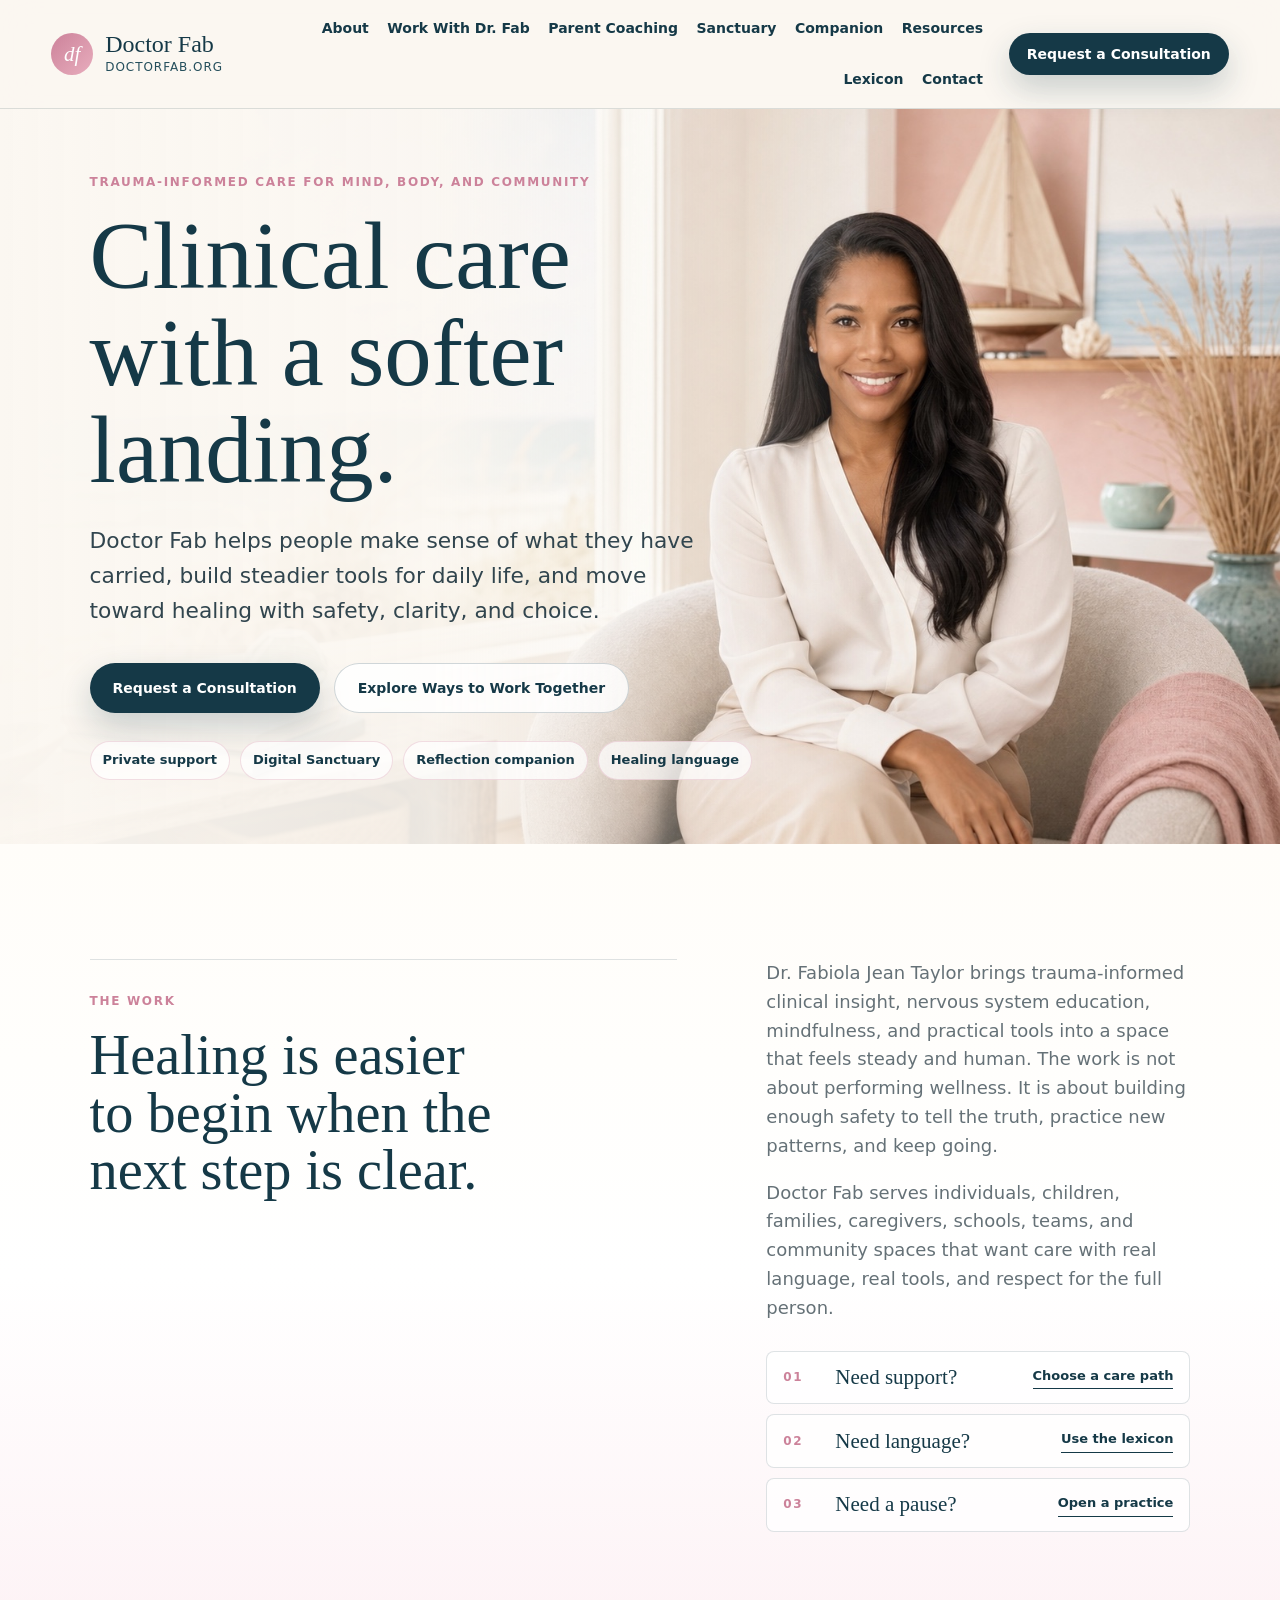
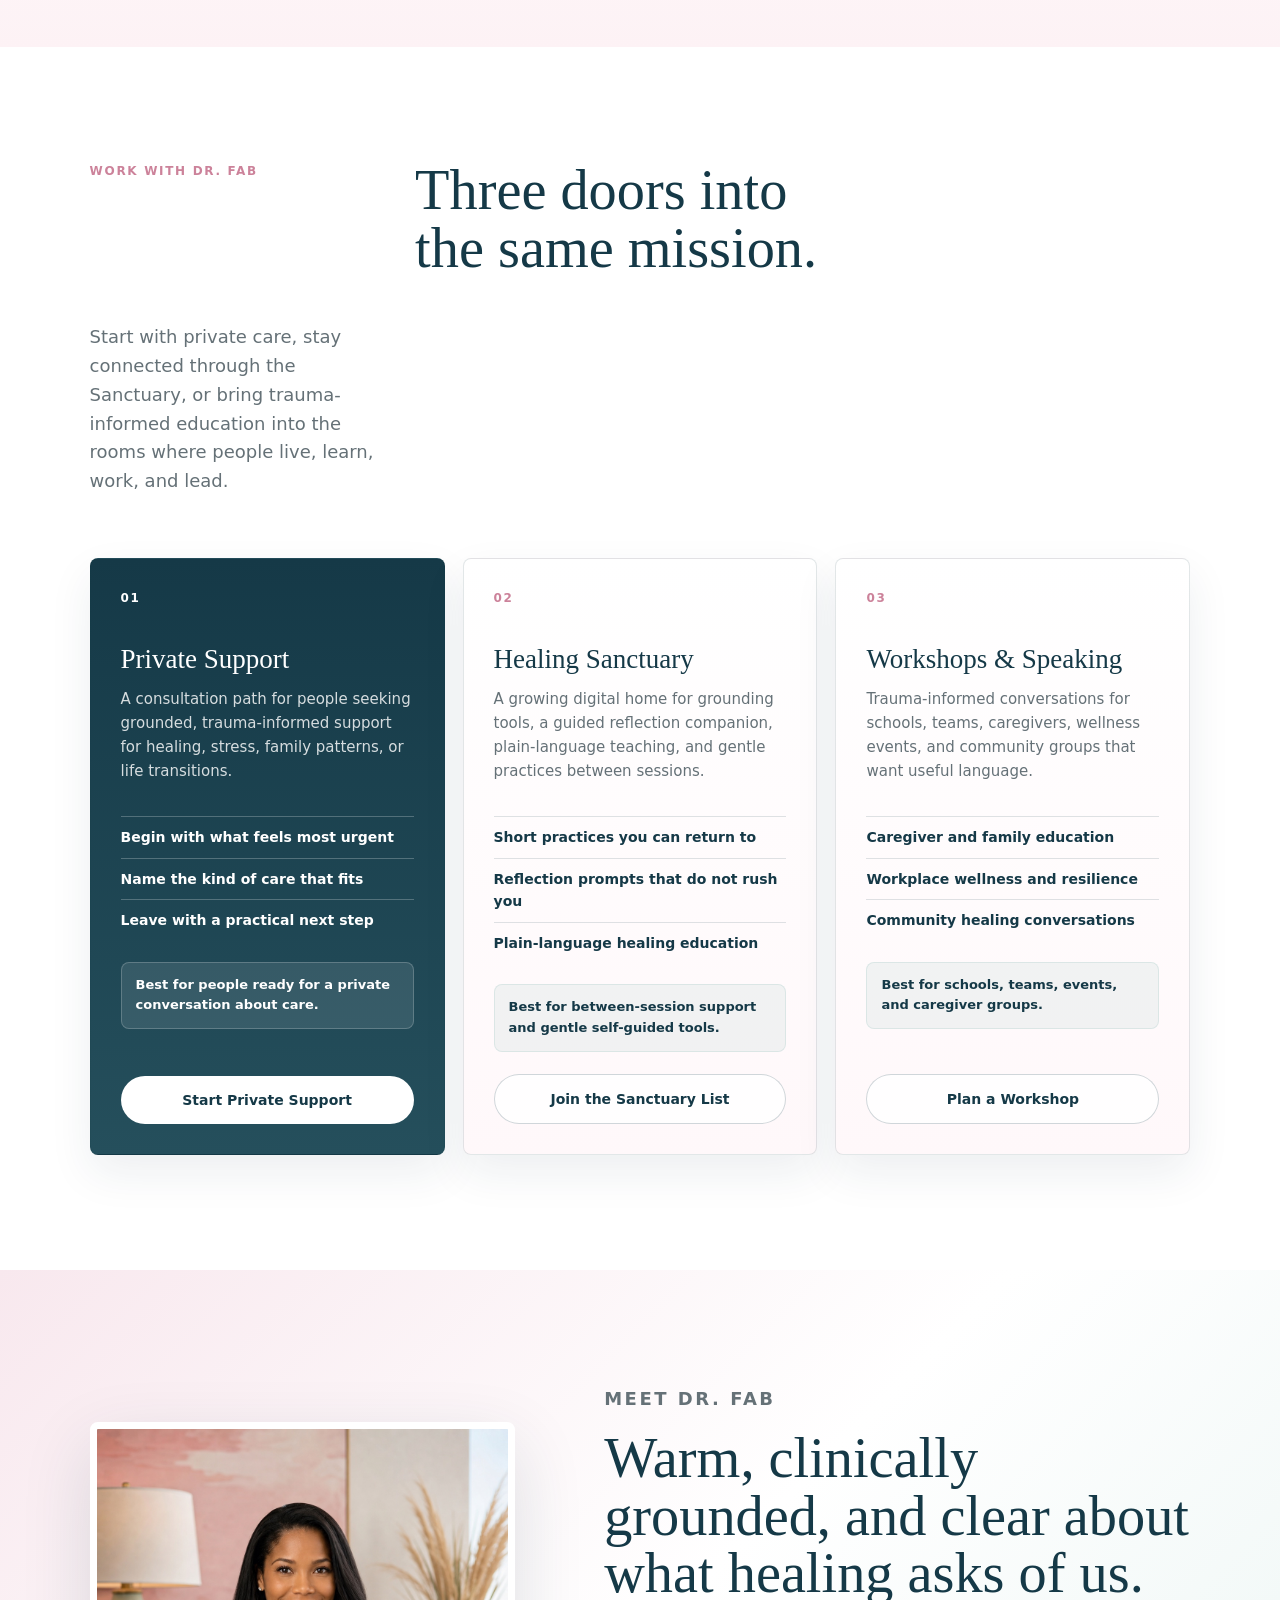
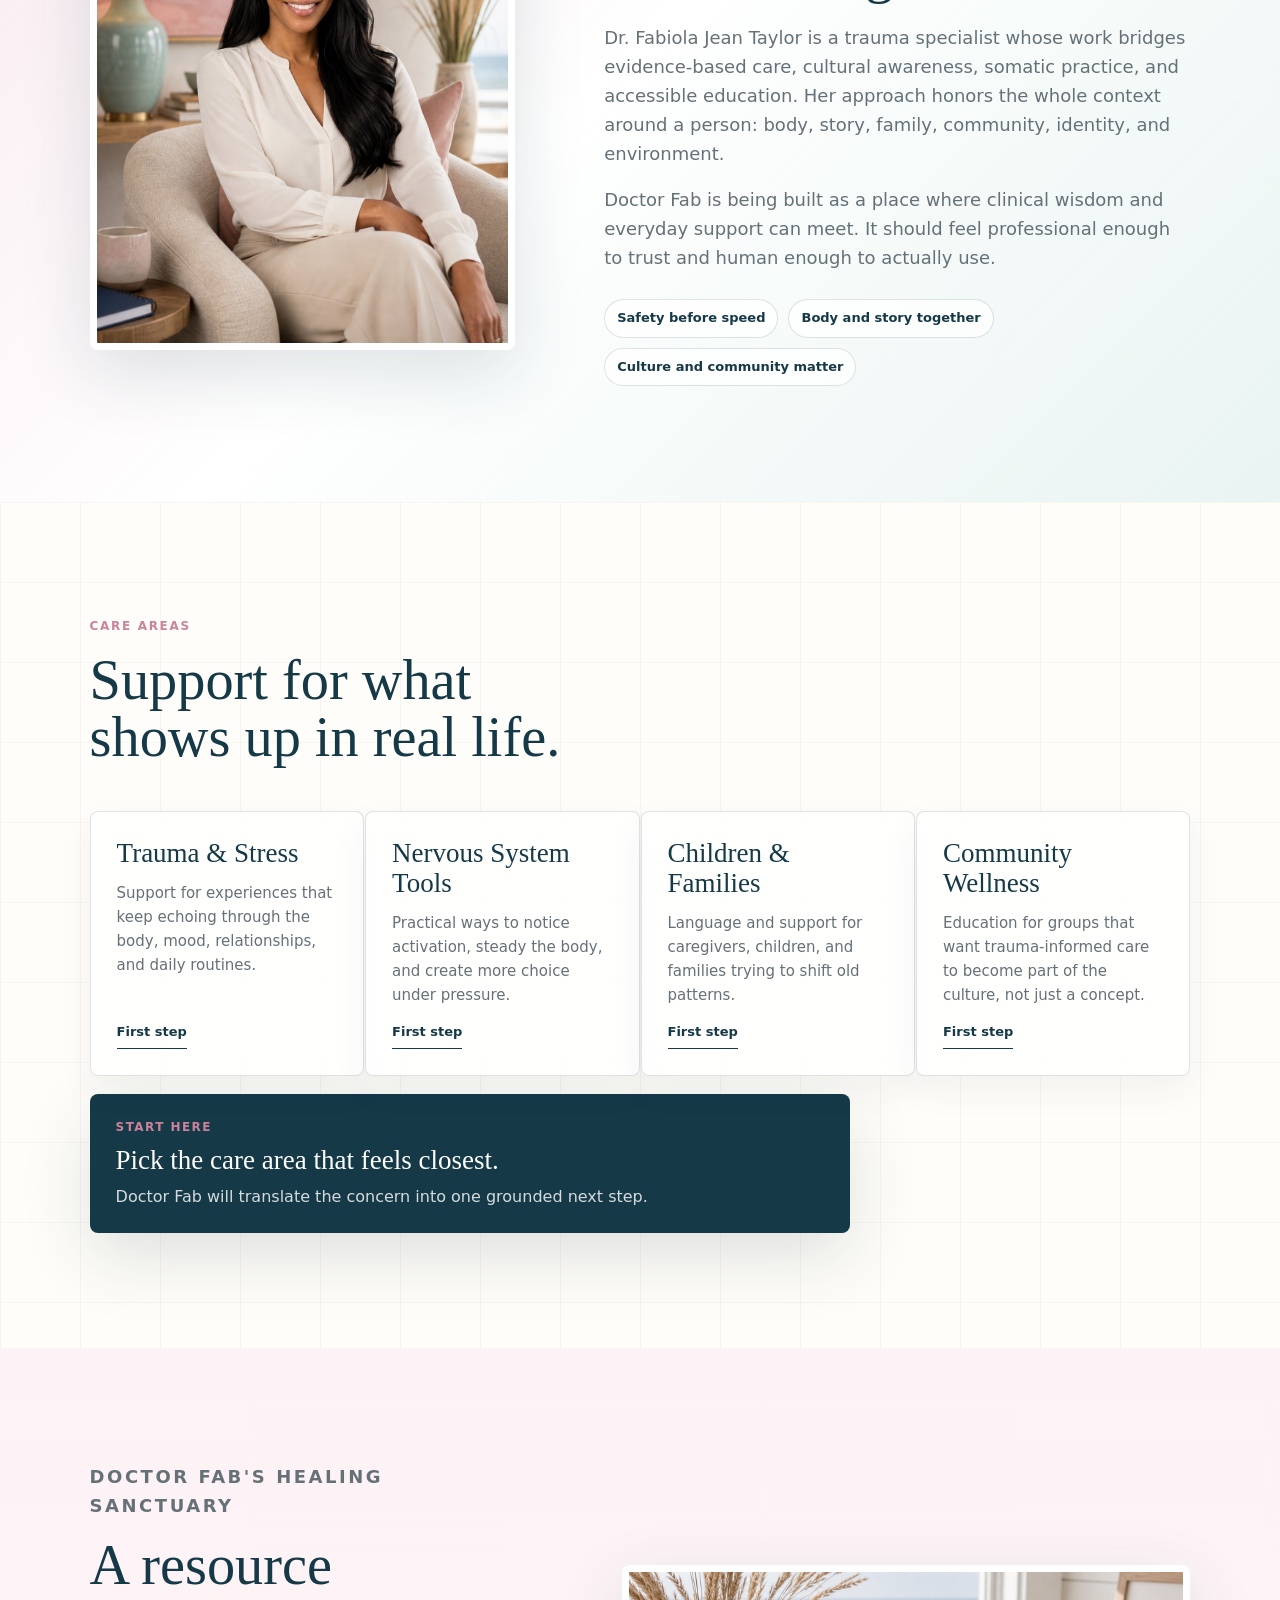
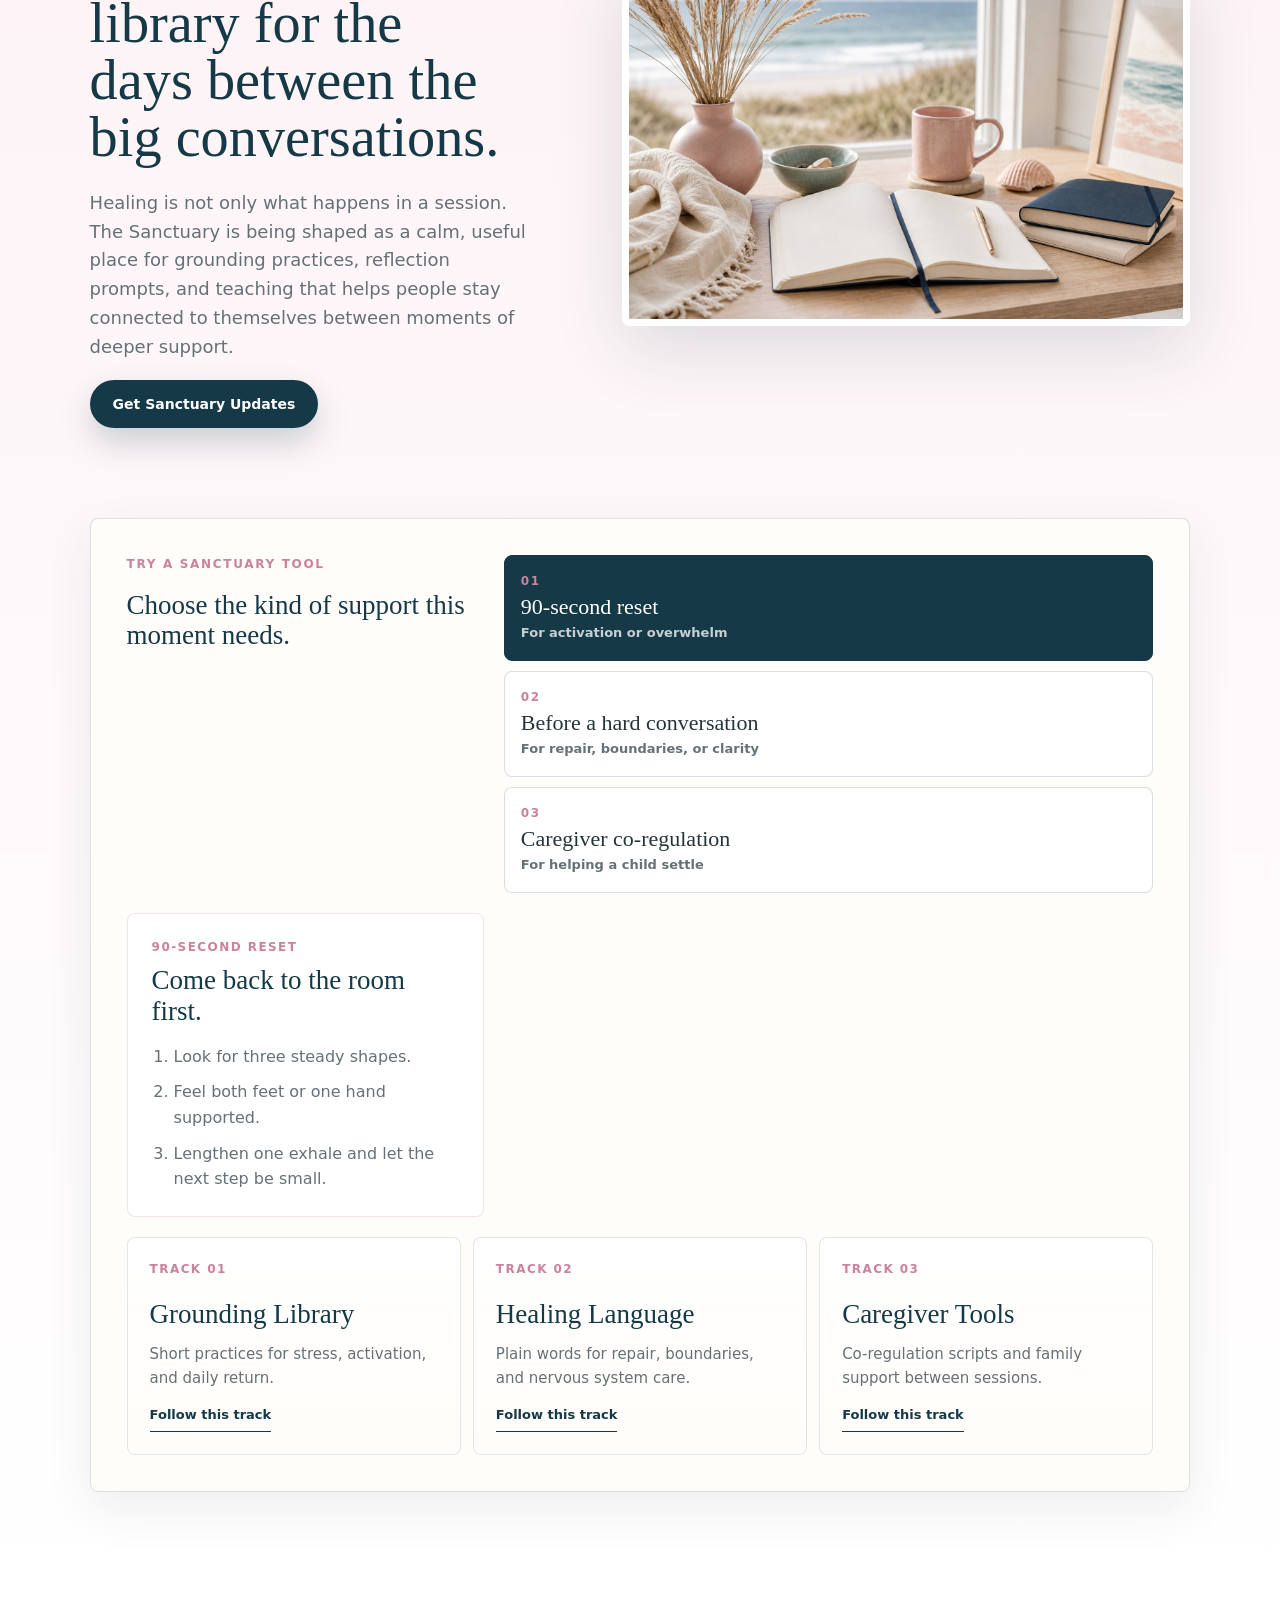
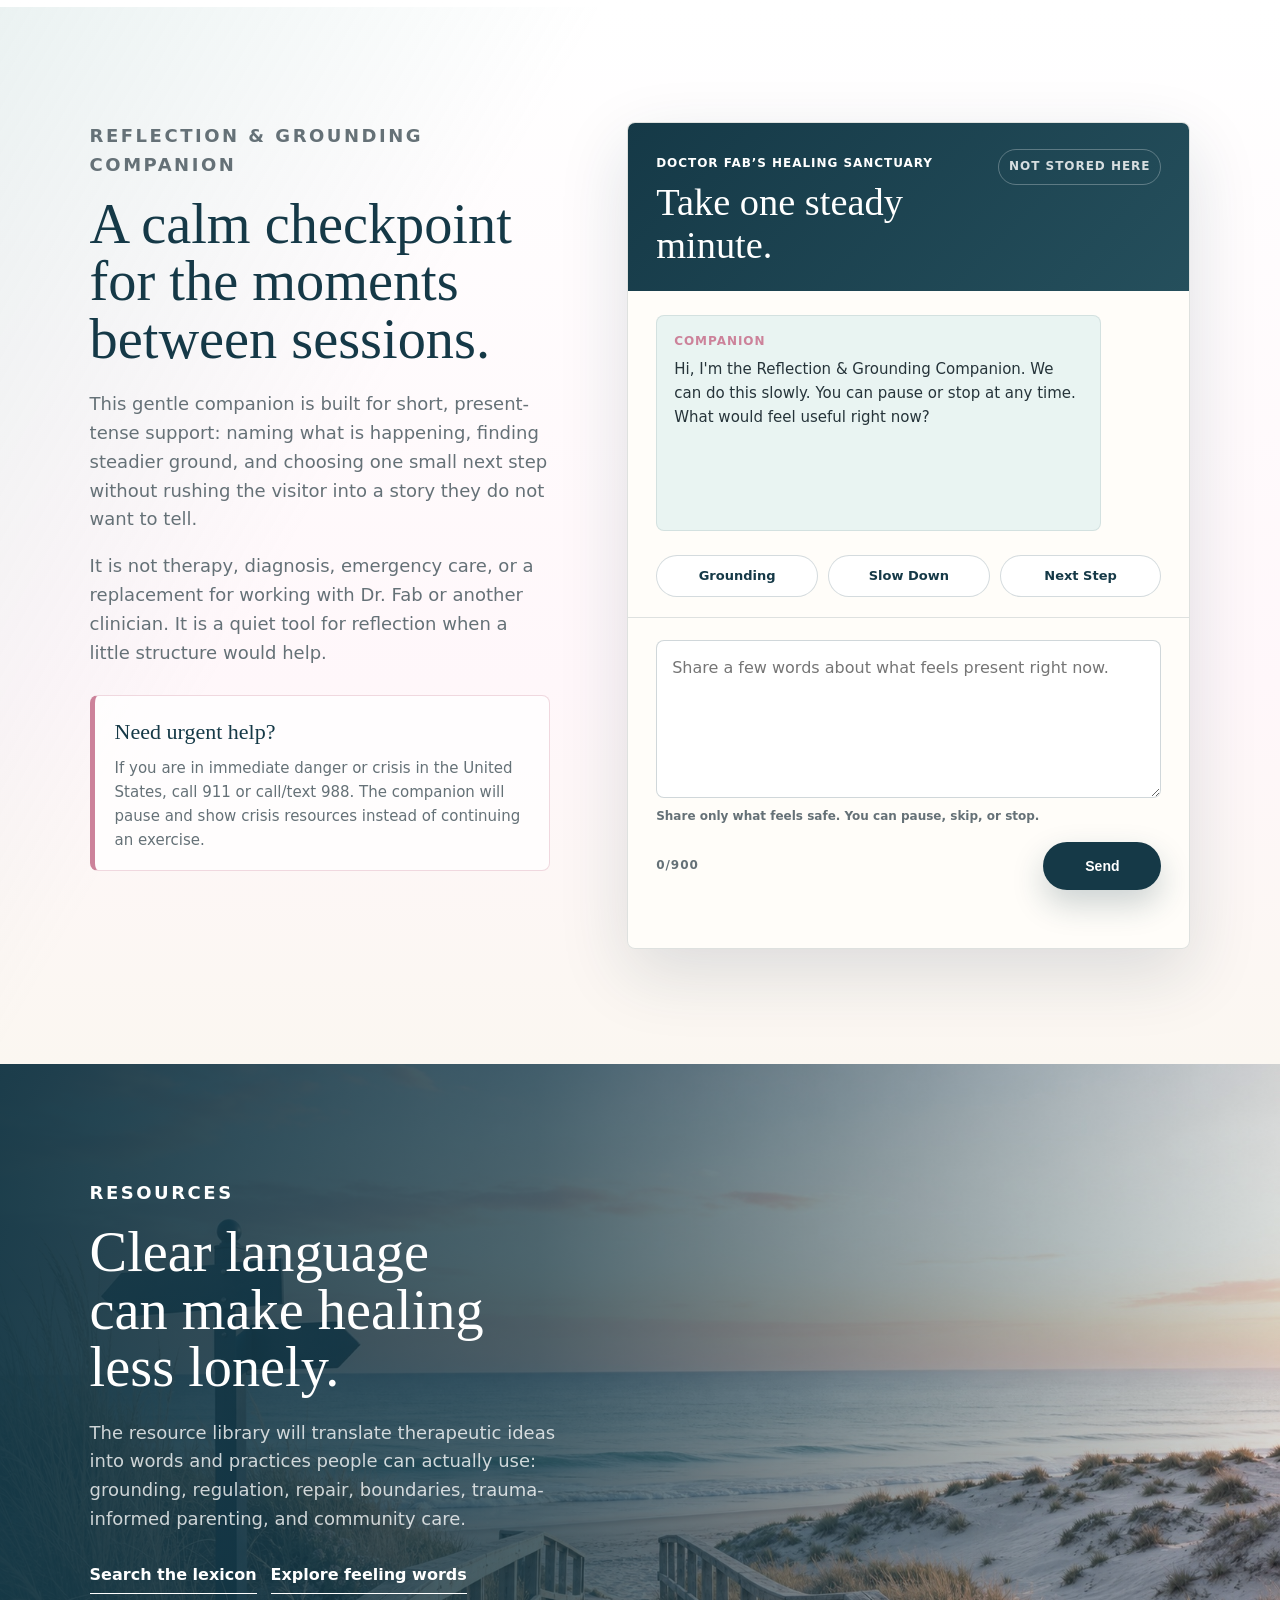
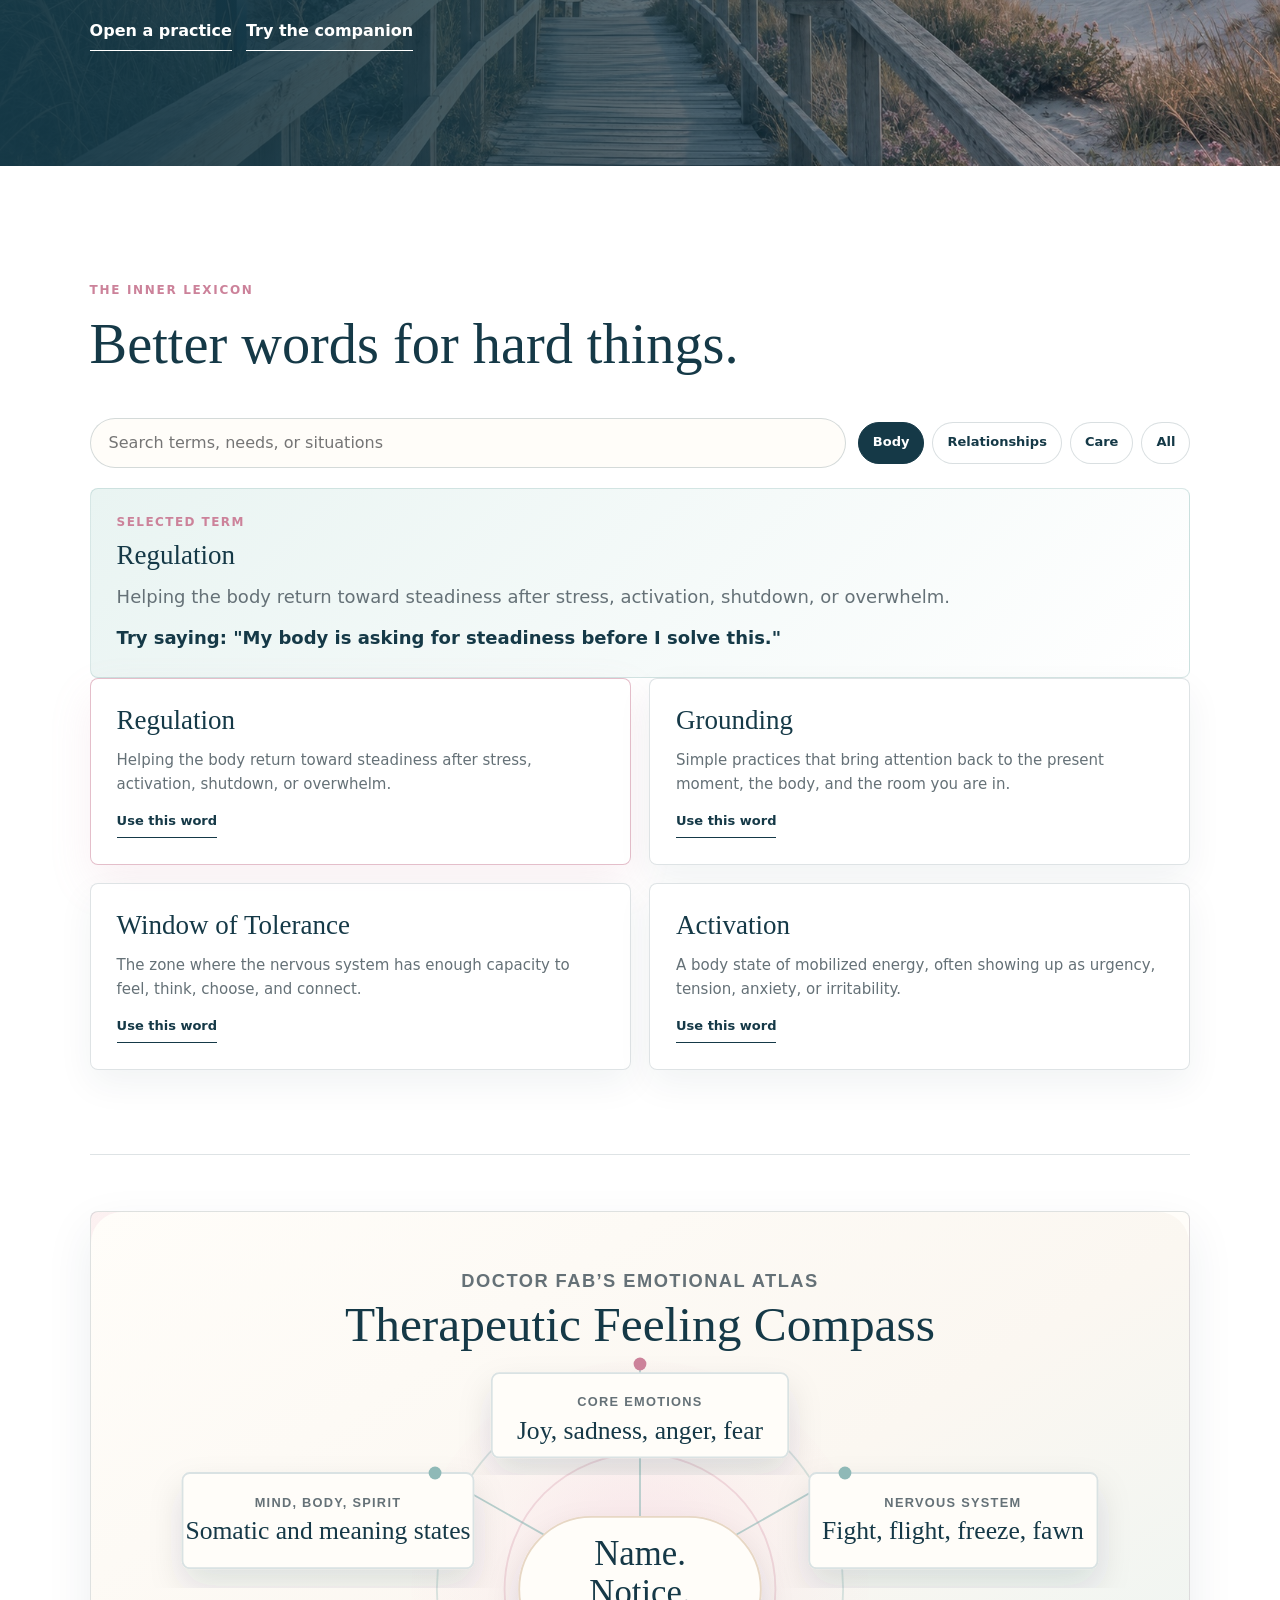
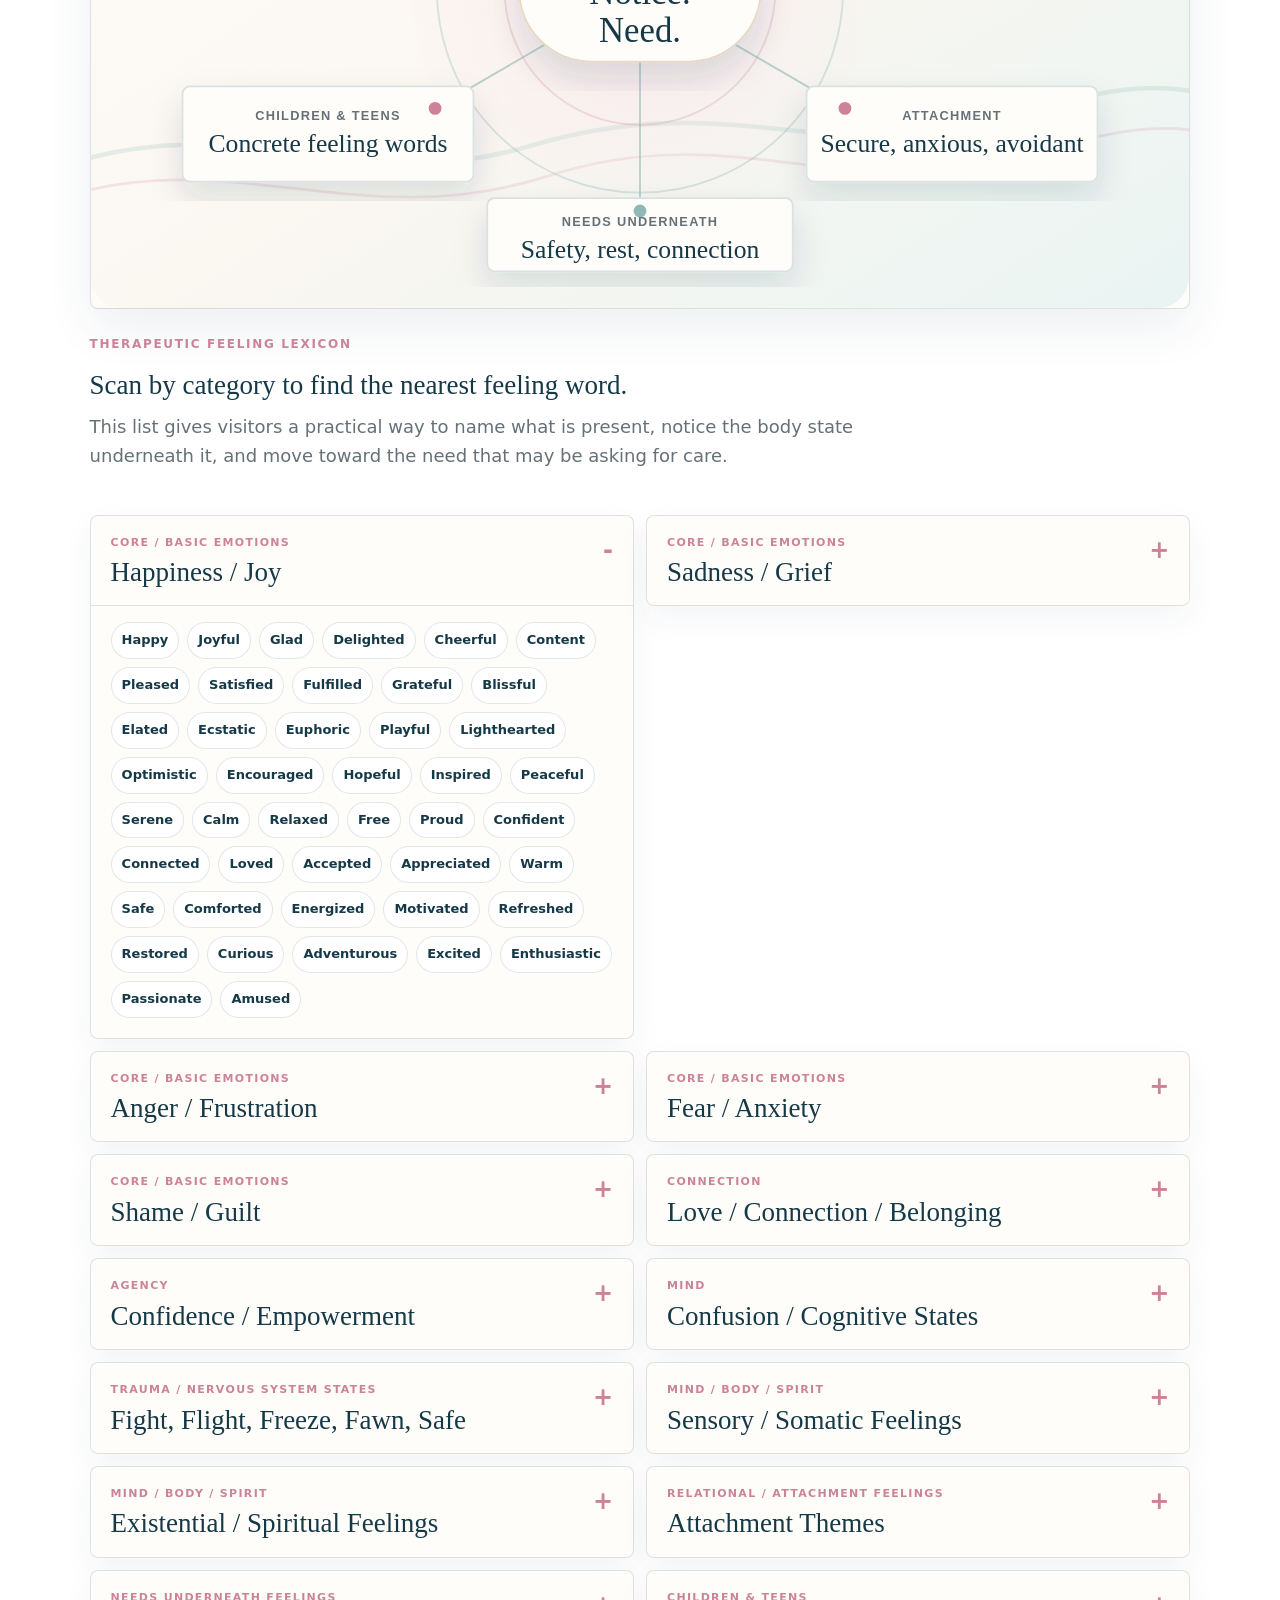
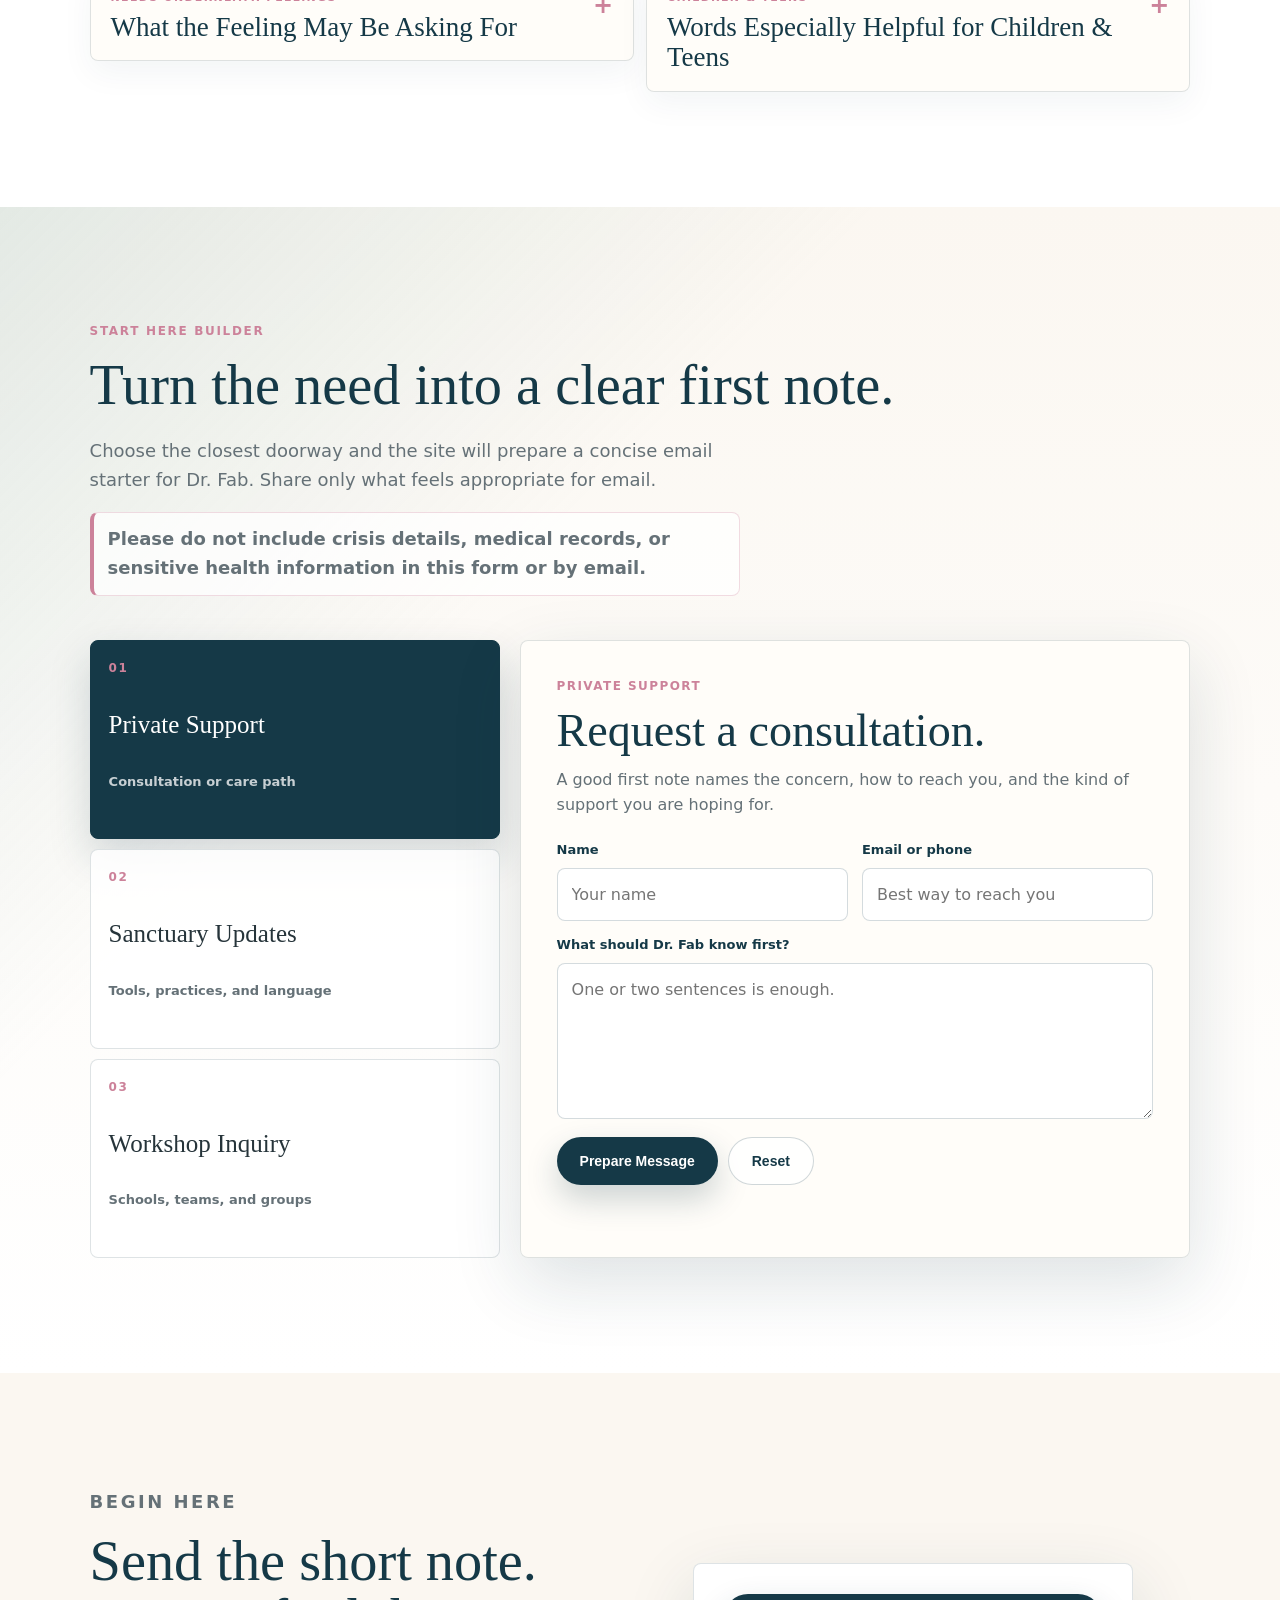
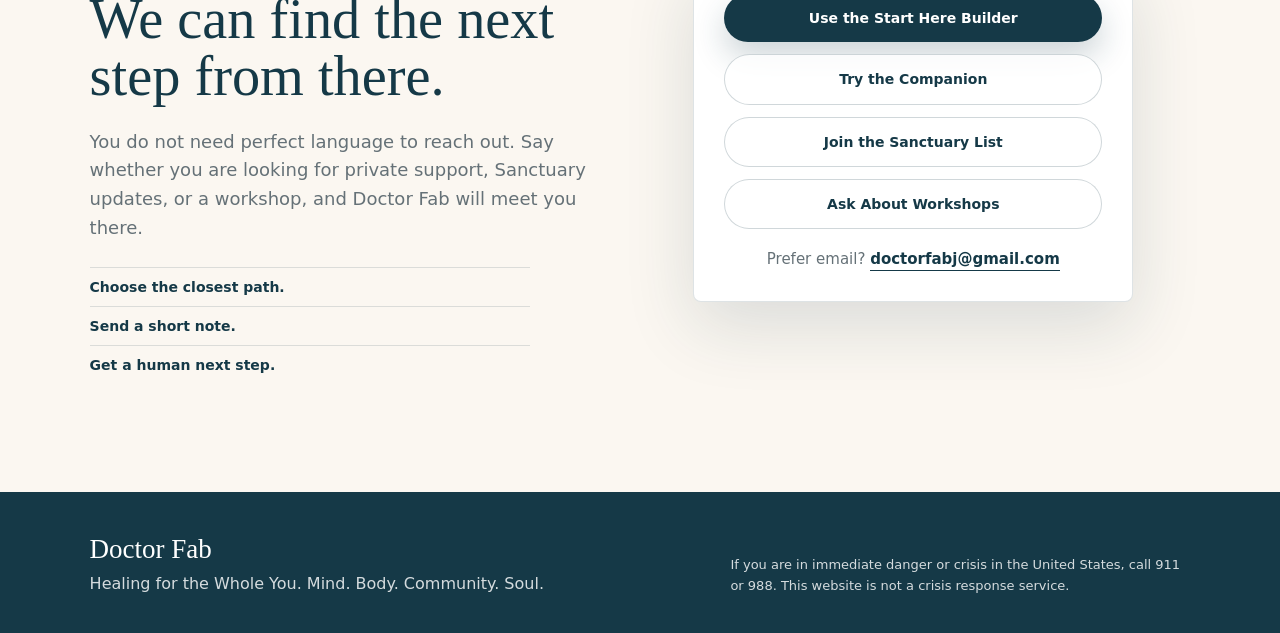
==== commit c71335f0: "Apply requested copy updates" ====
--- a/index.html
+++ b/index.html
@@ -411,7 +411,7 @@
 
       <section id="lexicon" class="lexicon section-shell">
         <div class="section-intro compact">
-          <p class="eyebrow">Starter Lexicon</p>
+          <p class="eyebrow">The Inner Lexicon</p>
           <h2>Better words for hard things.</h2>
         </div>
         <div class="lexicon-tools" aria-label="Search the Doctor Fab lexicon">
@@ -826,7 +826,7 @@
     <footer class="site-footer">
       <div>
         <strong>Doctor Fab</strong>
-        <p>Healing for the Whole You. Mind. Body. Community.</p>
+        <p>Healing for the Whole You. Mind. Body. Community. Soul.</p>
       </div>
       <p class="fine-print">
         If you are in immediate danger or crisis in the United States, call 911
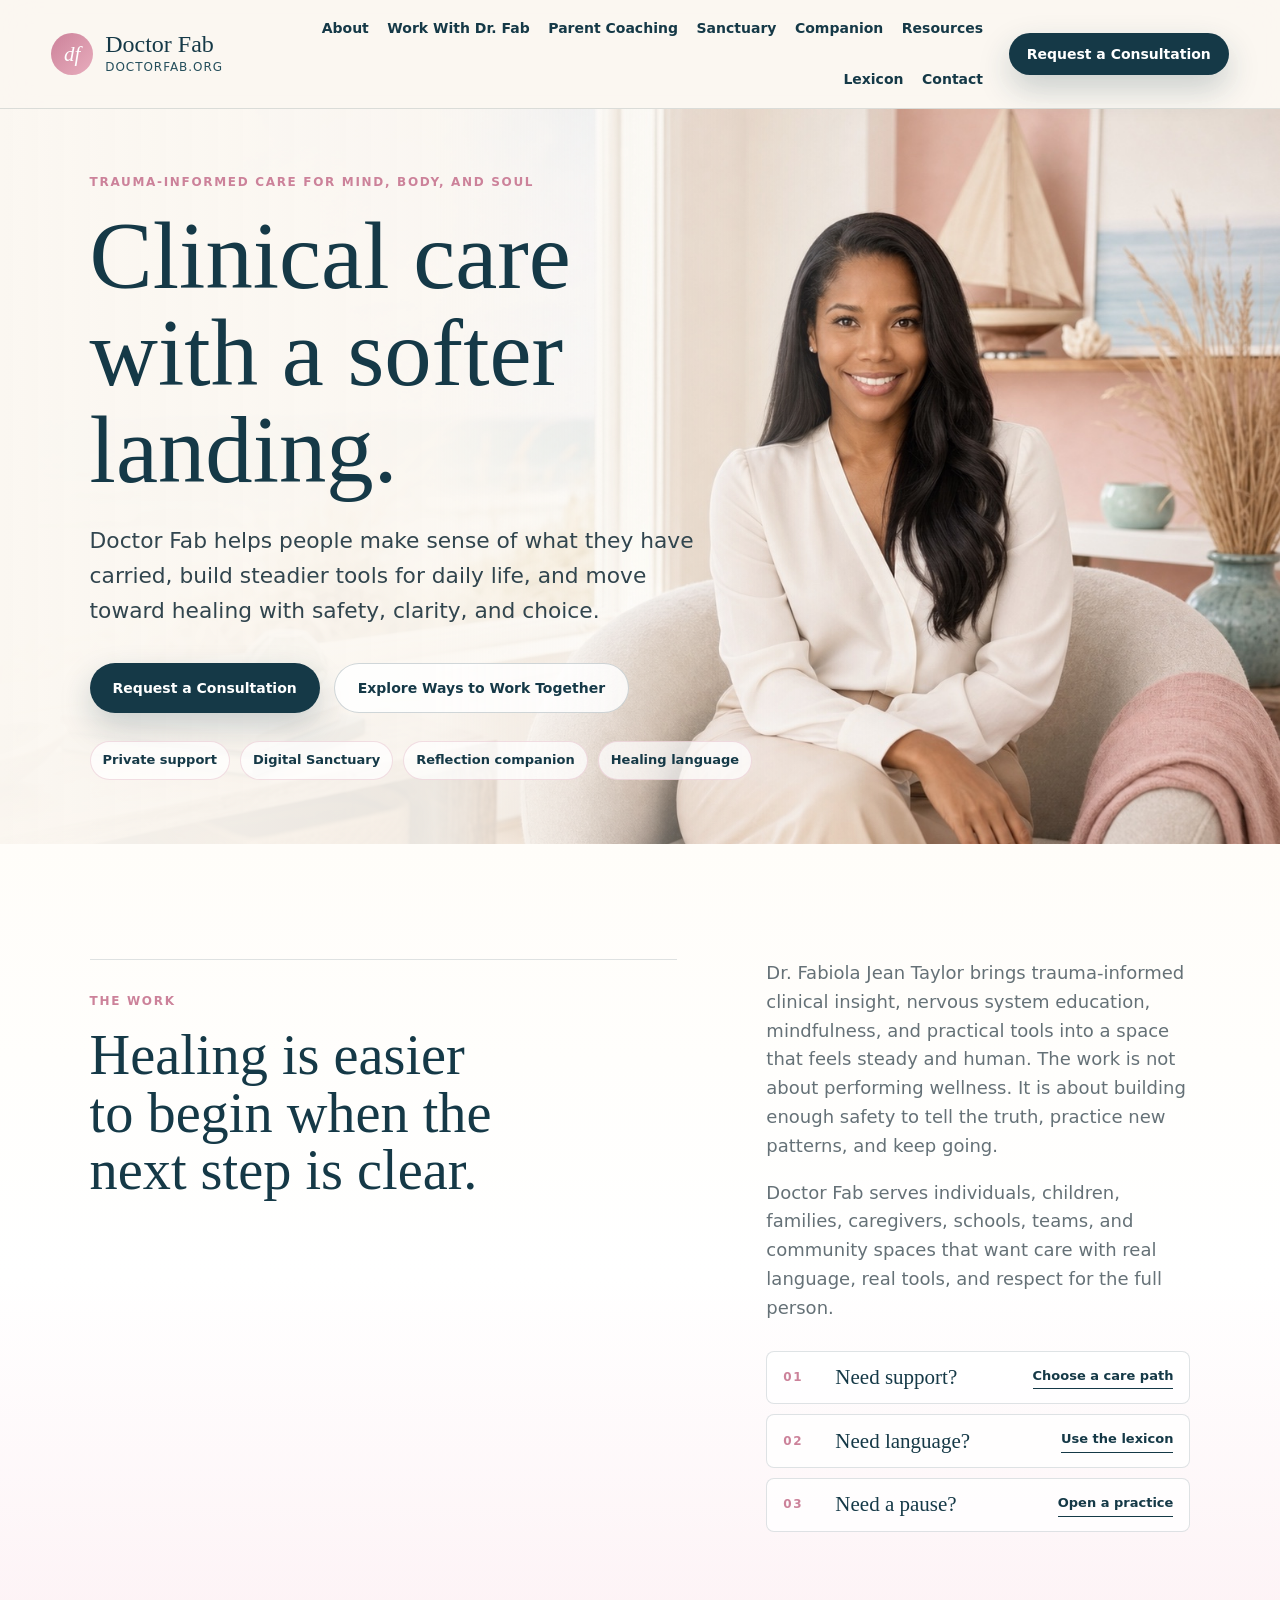
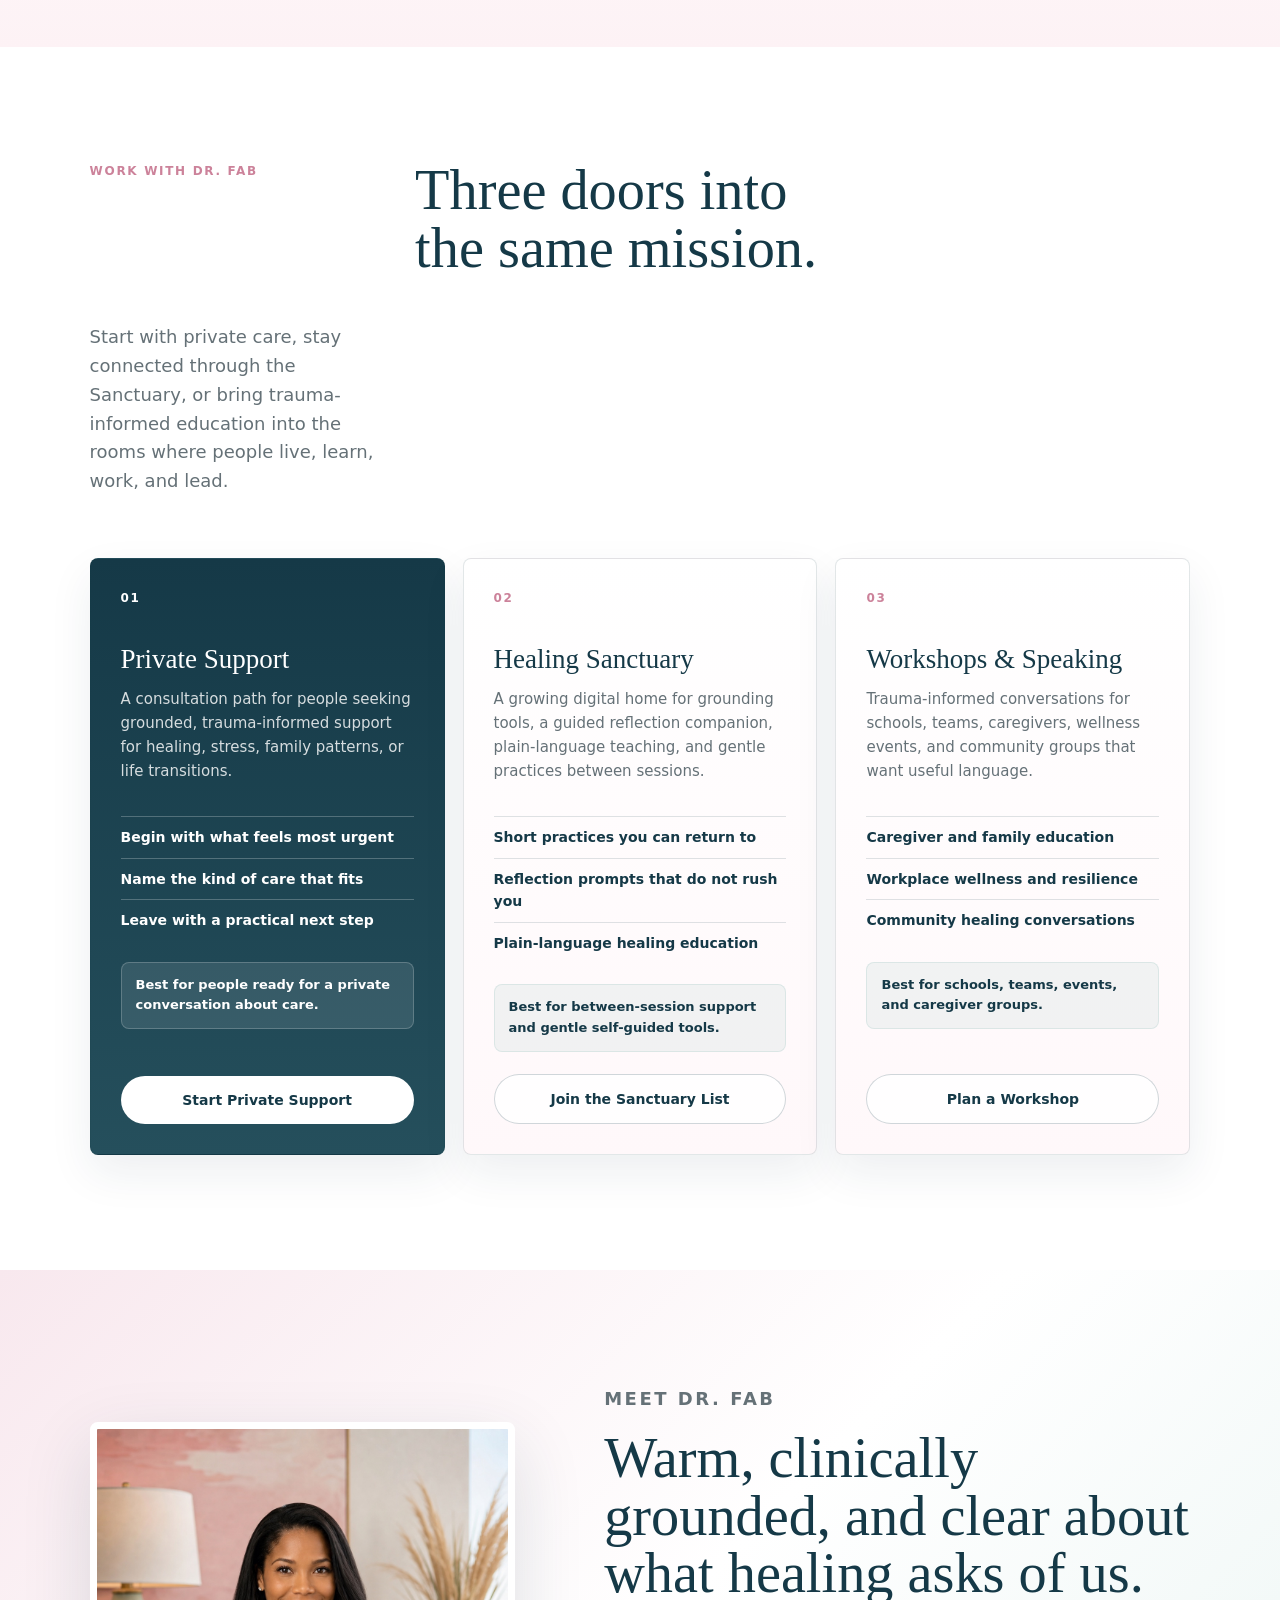
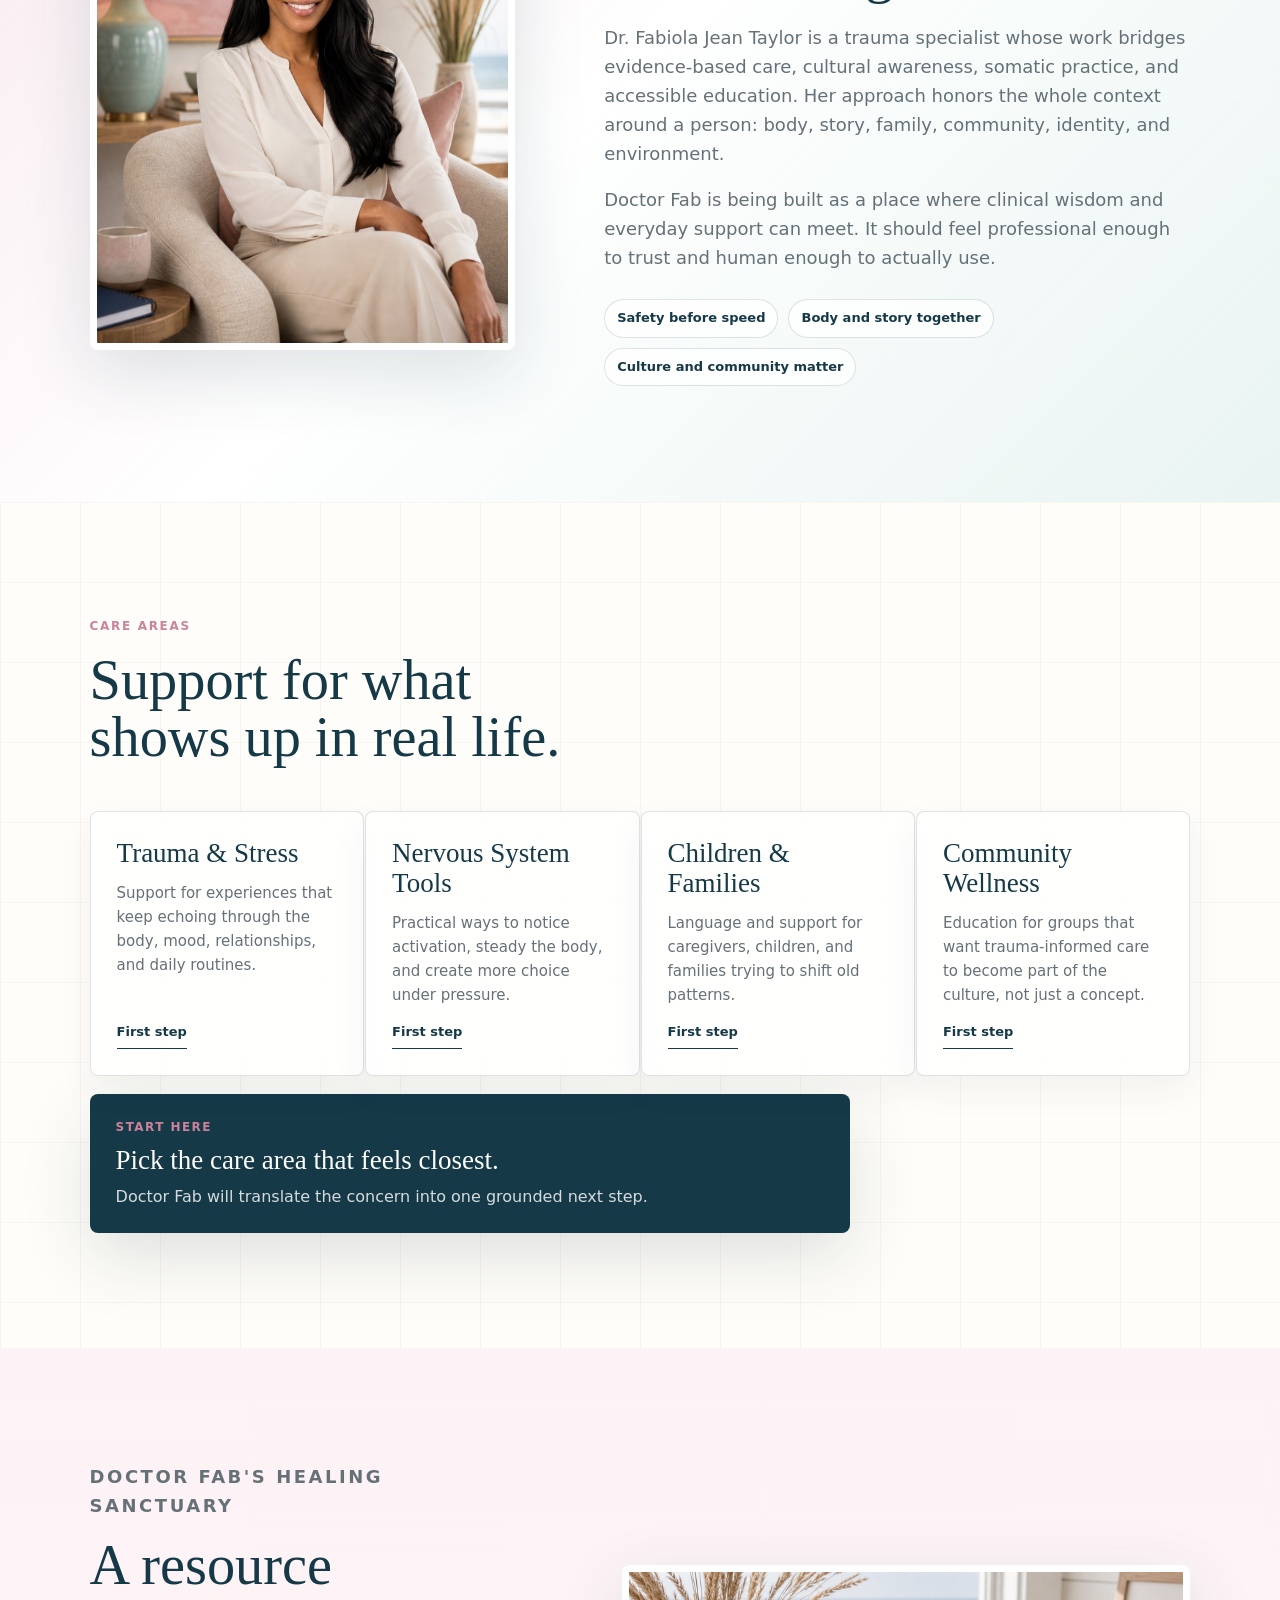
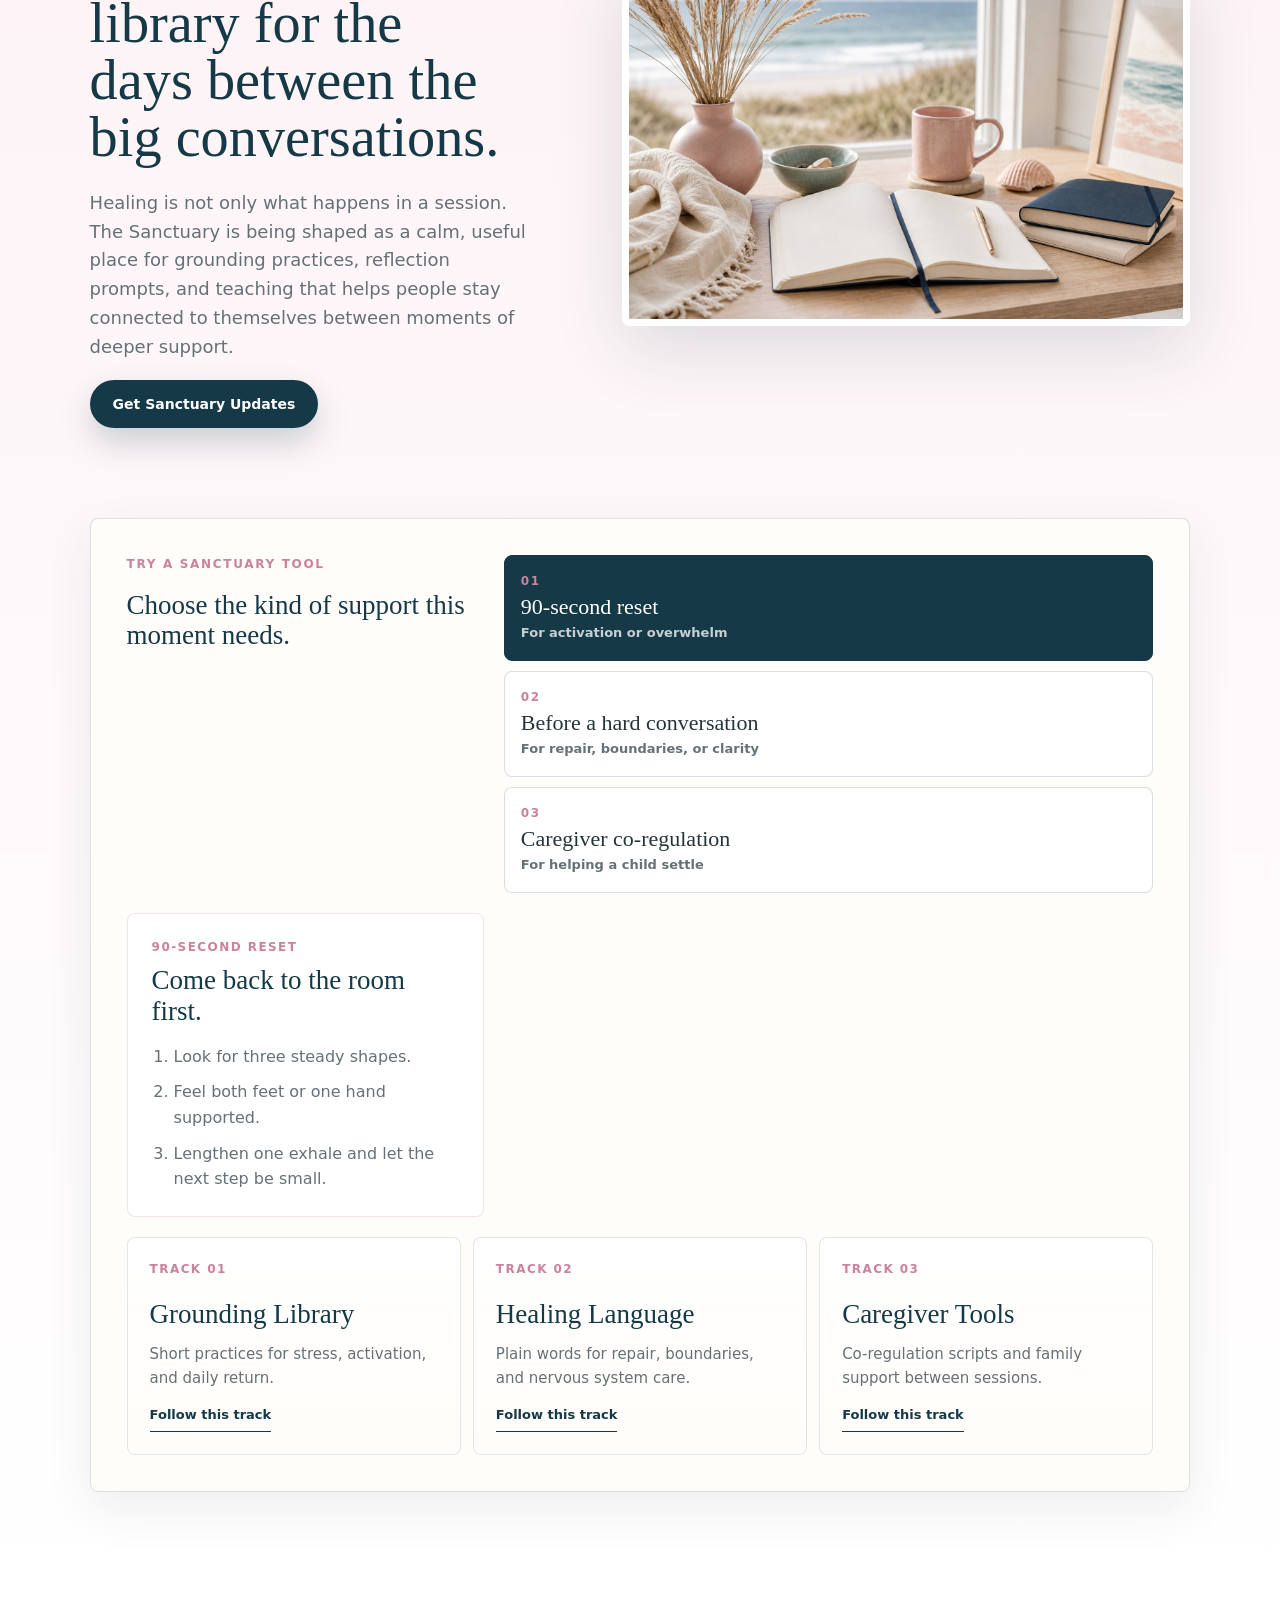
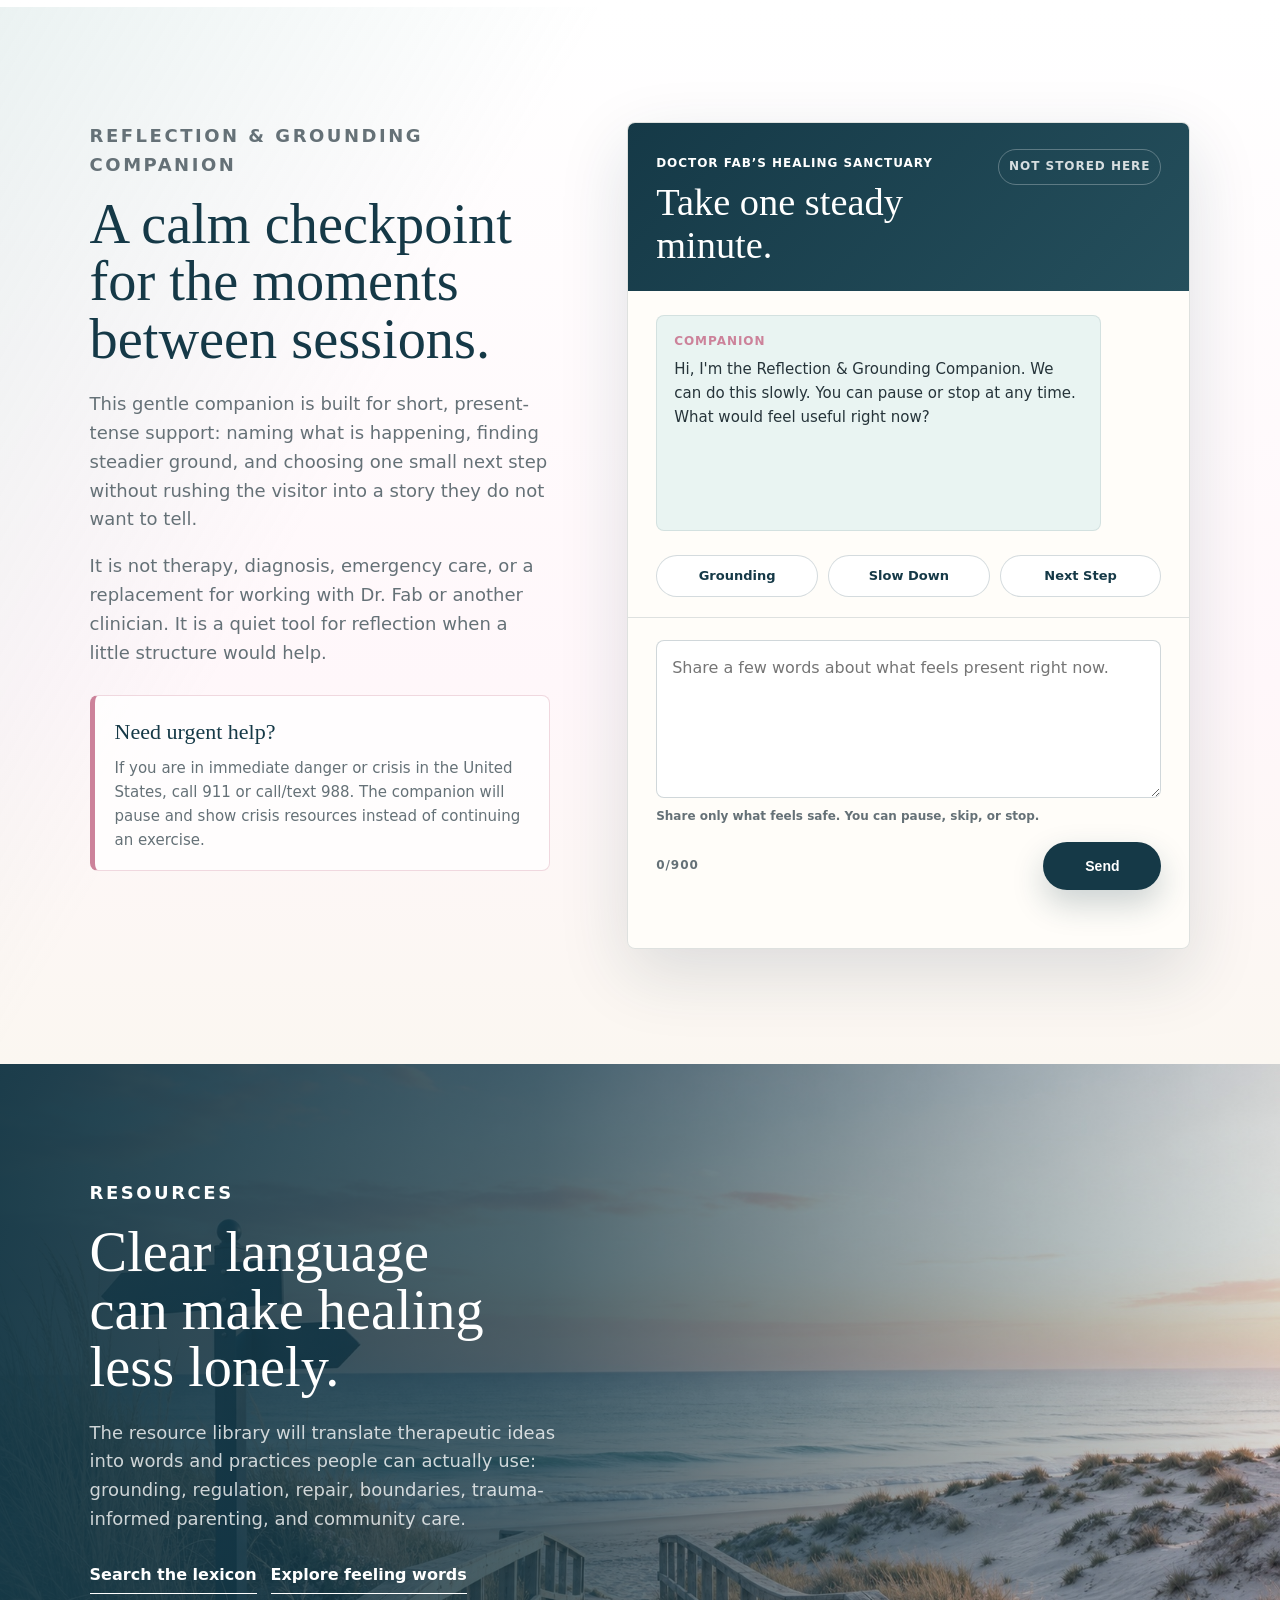
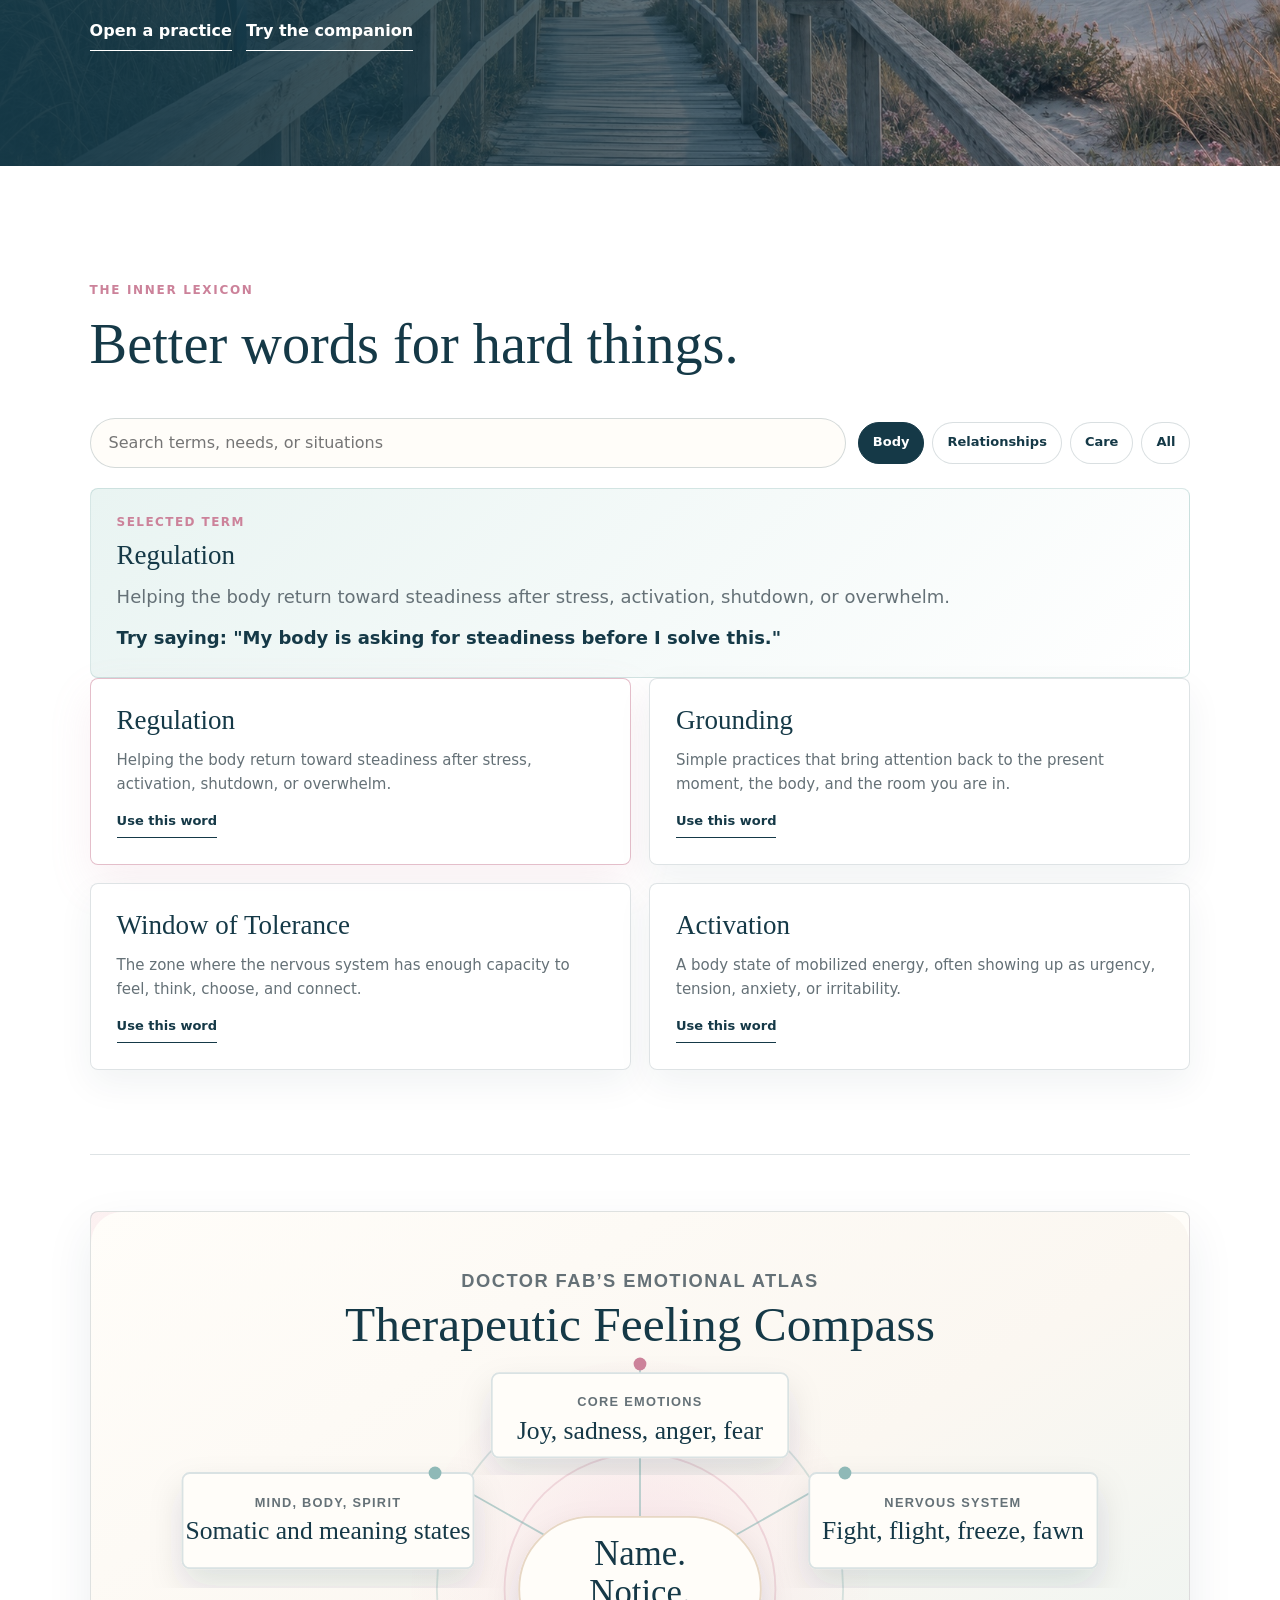
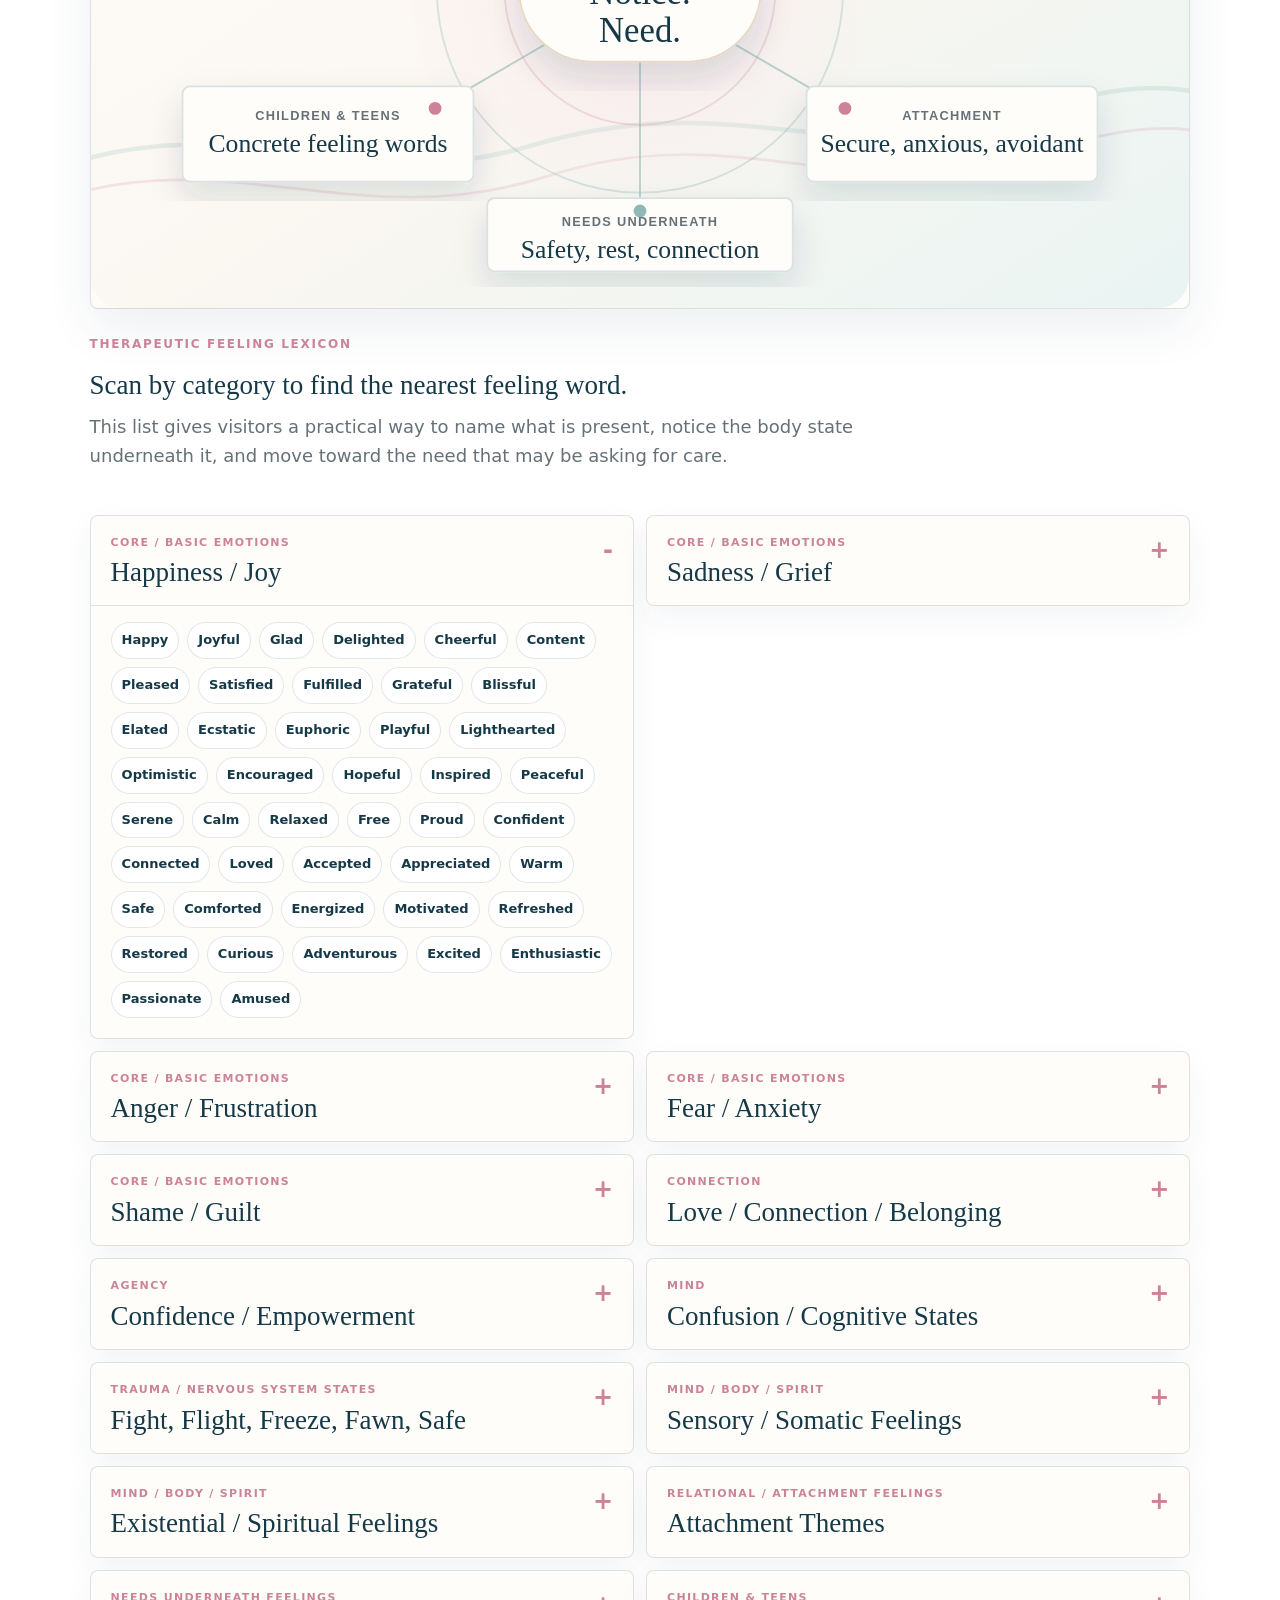
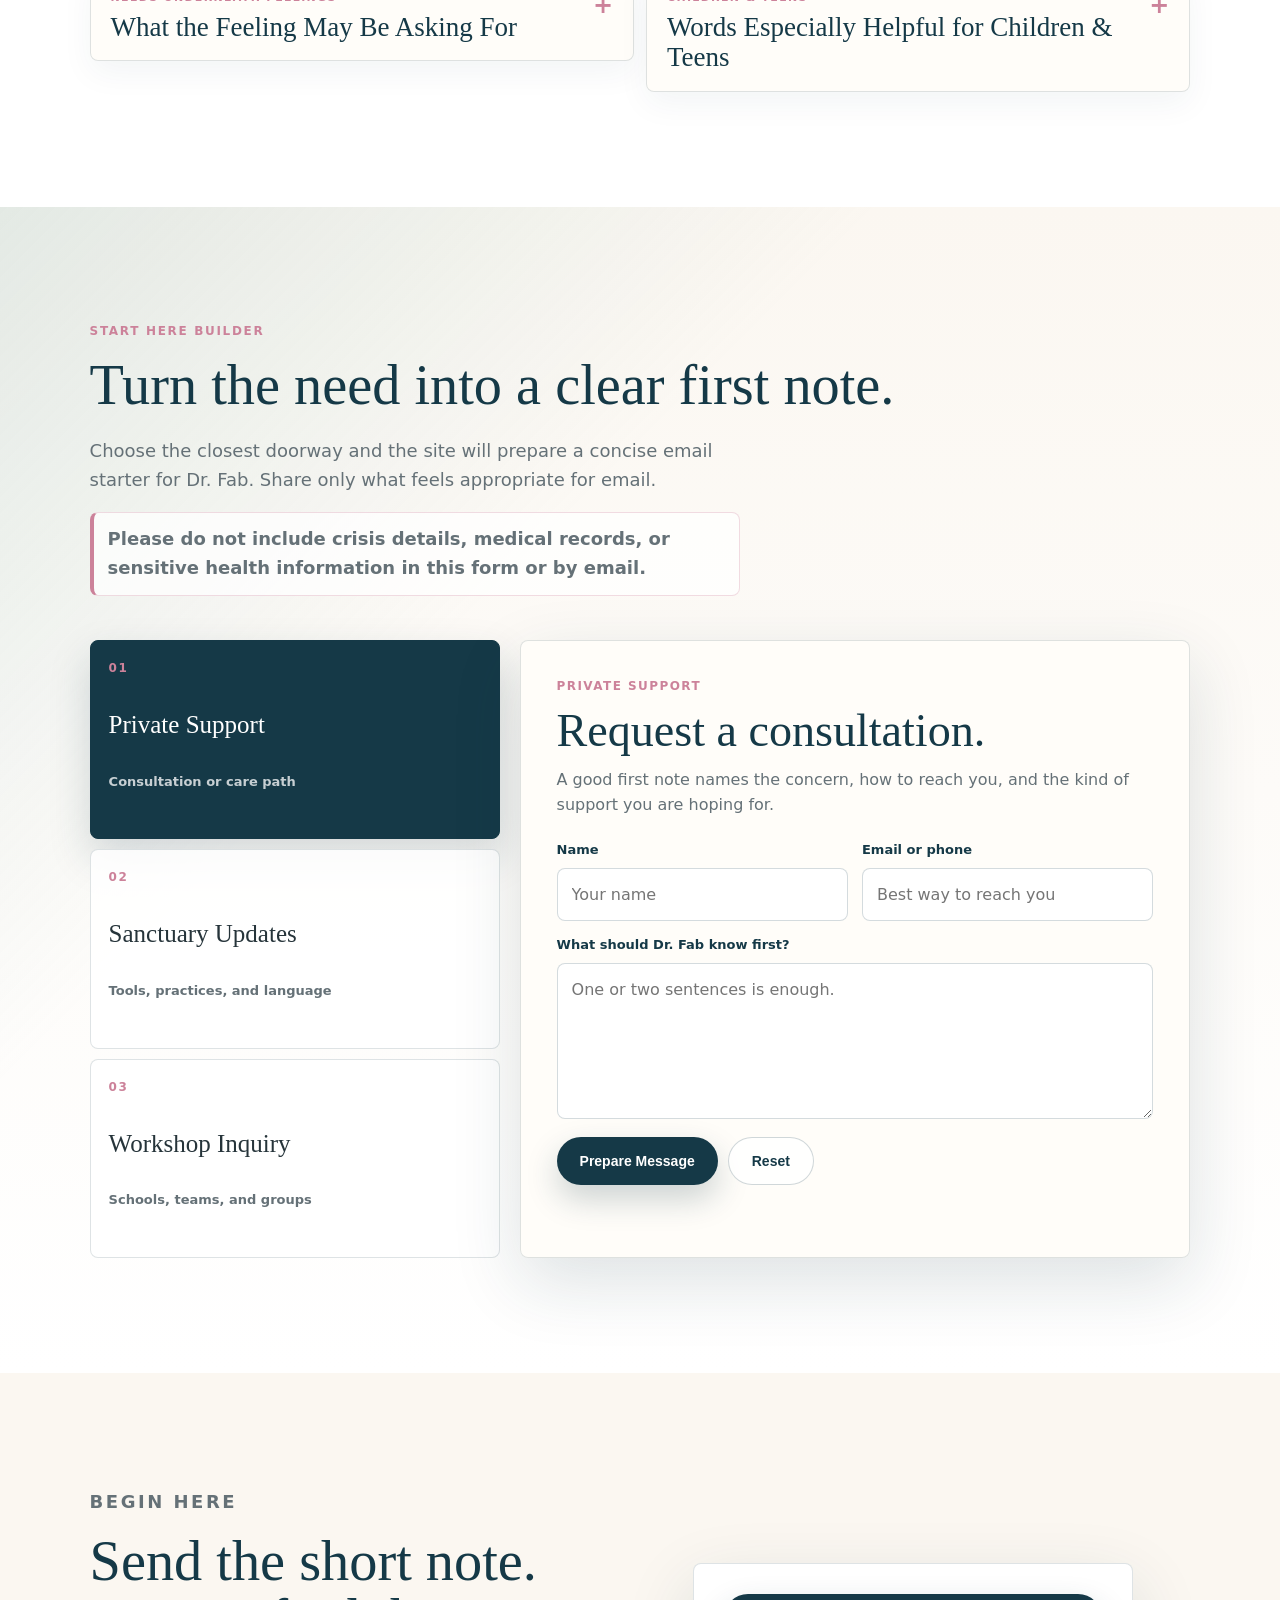
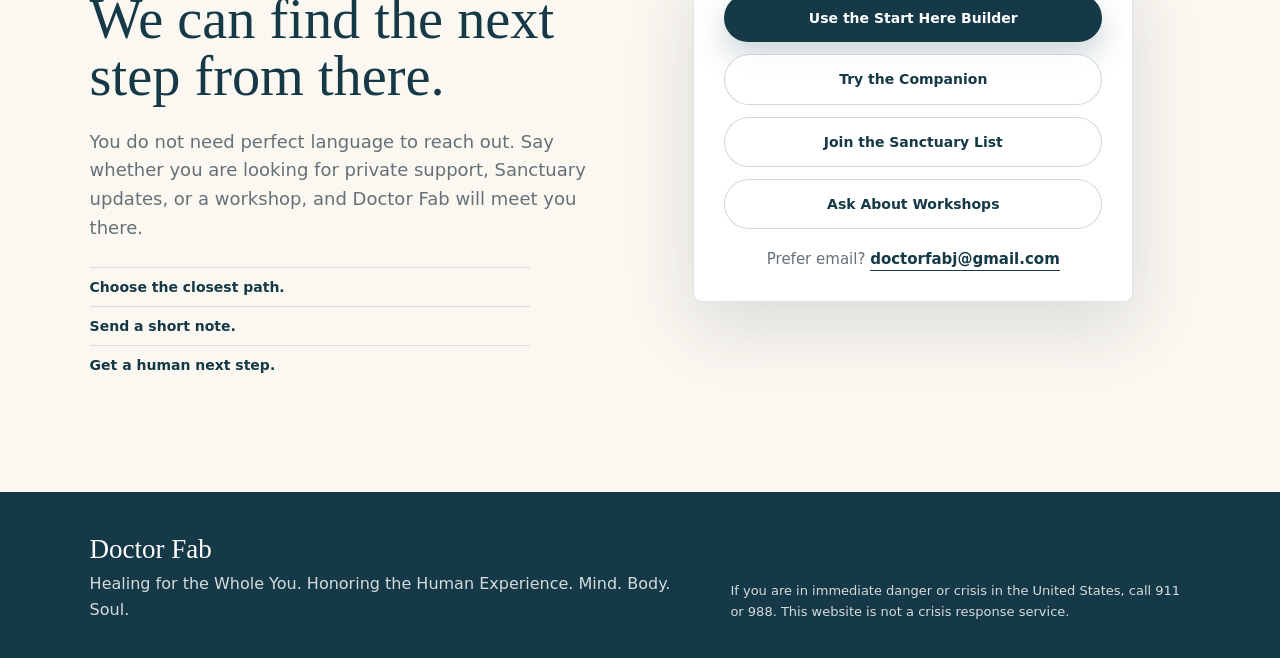
==== commit 2d735185: "Update requested hero and footer copy" ====
--- a/index.html
+++ b/index.html
@@ -59,7 +59,7 @@
           decoding="async"
         >
         <div class="hero-copy">
-          <p class="eyebrow">Trauma-informed care for mind, body, and community</p>
+          <p class="eyebrow">Trauma-informed care for mind, body, and soul</p>
           <h1>Clinical care with a softer landing.</h1>
           <p class="hero-lede">
             Doctor Fab helps people make sense of what they have carried, build
@@ -826,7 +826,7 @@
     <footer class="site-footer">
       <div>
         <strong>Doctor Fab</strong>
-        <p>Healing for the Whole You. Mind. Body. Community. Soul.</p>
+        <p>Healing for the Whole You. Honoring the Human Experience. Mind. Body. Soul.</p>
       </div>
       <p class="fine-print">
         If you are in immediate danger or crisis in the United States, call 911
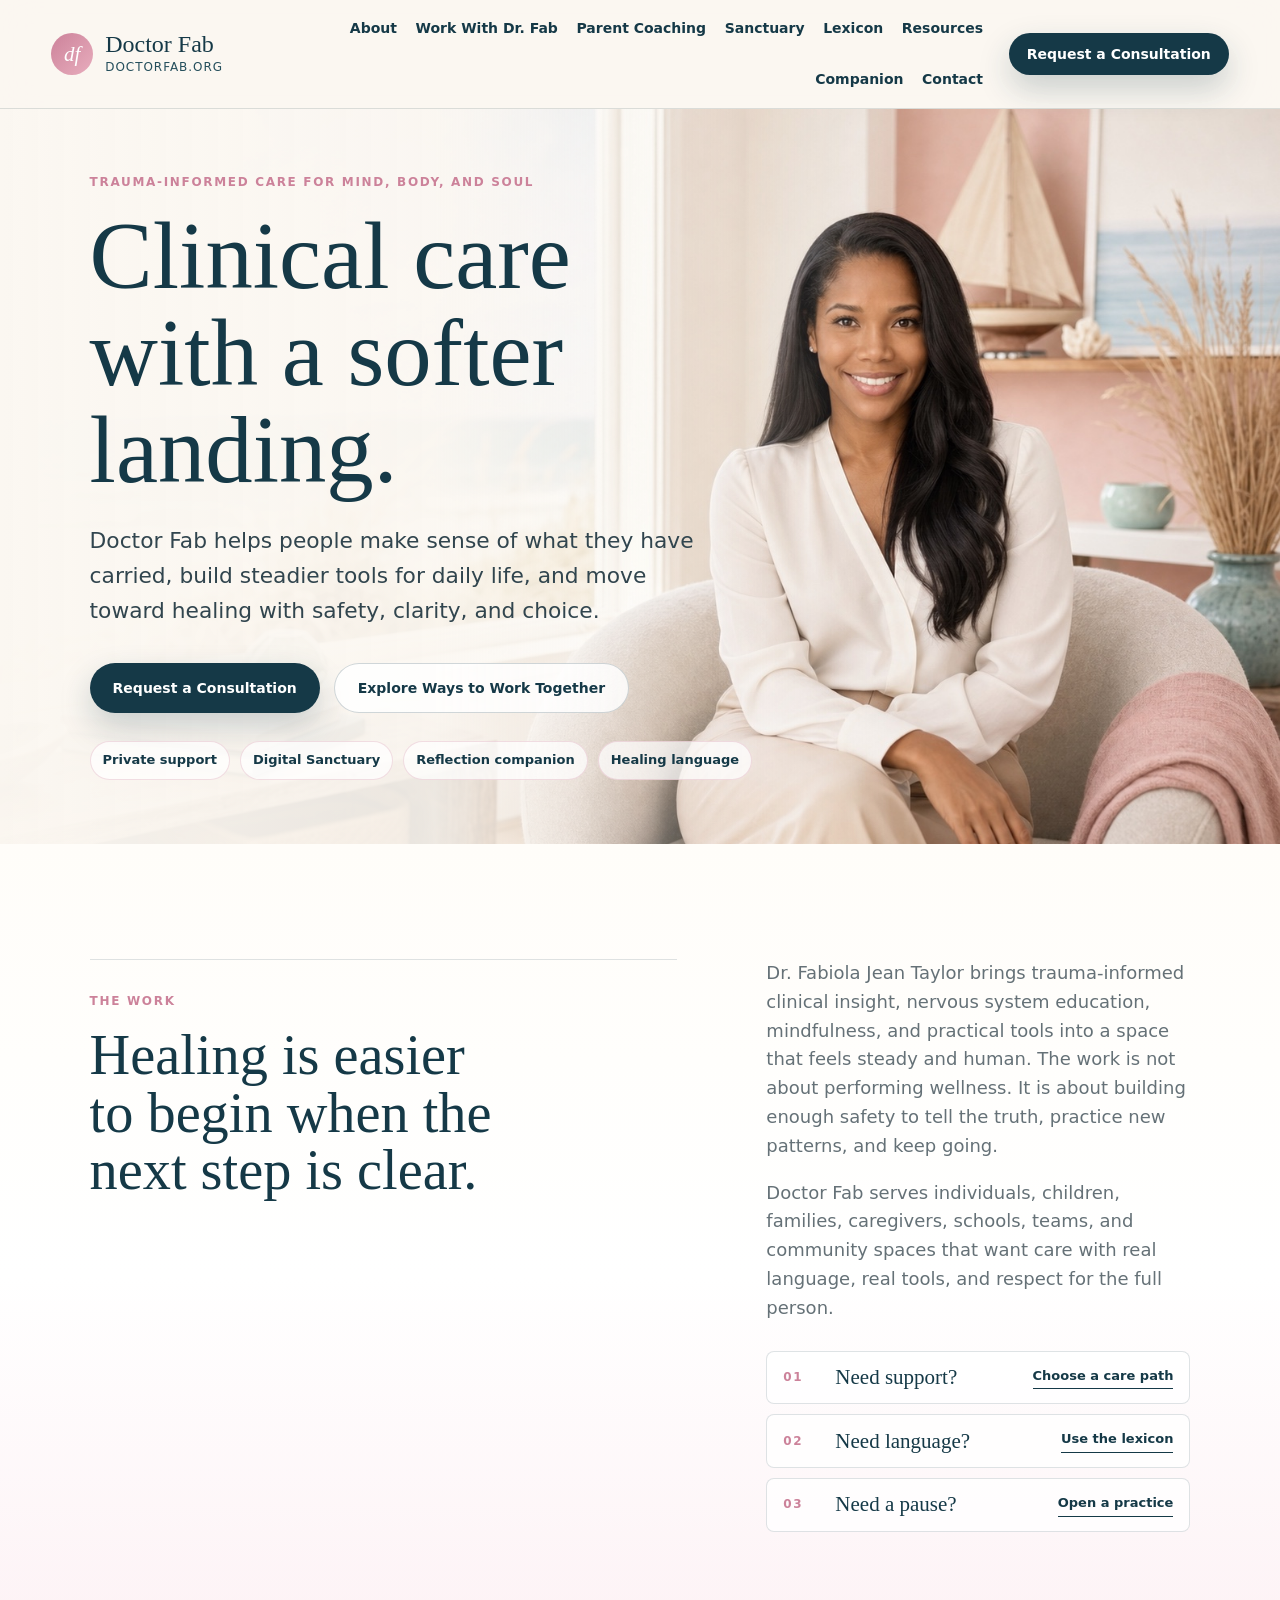
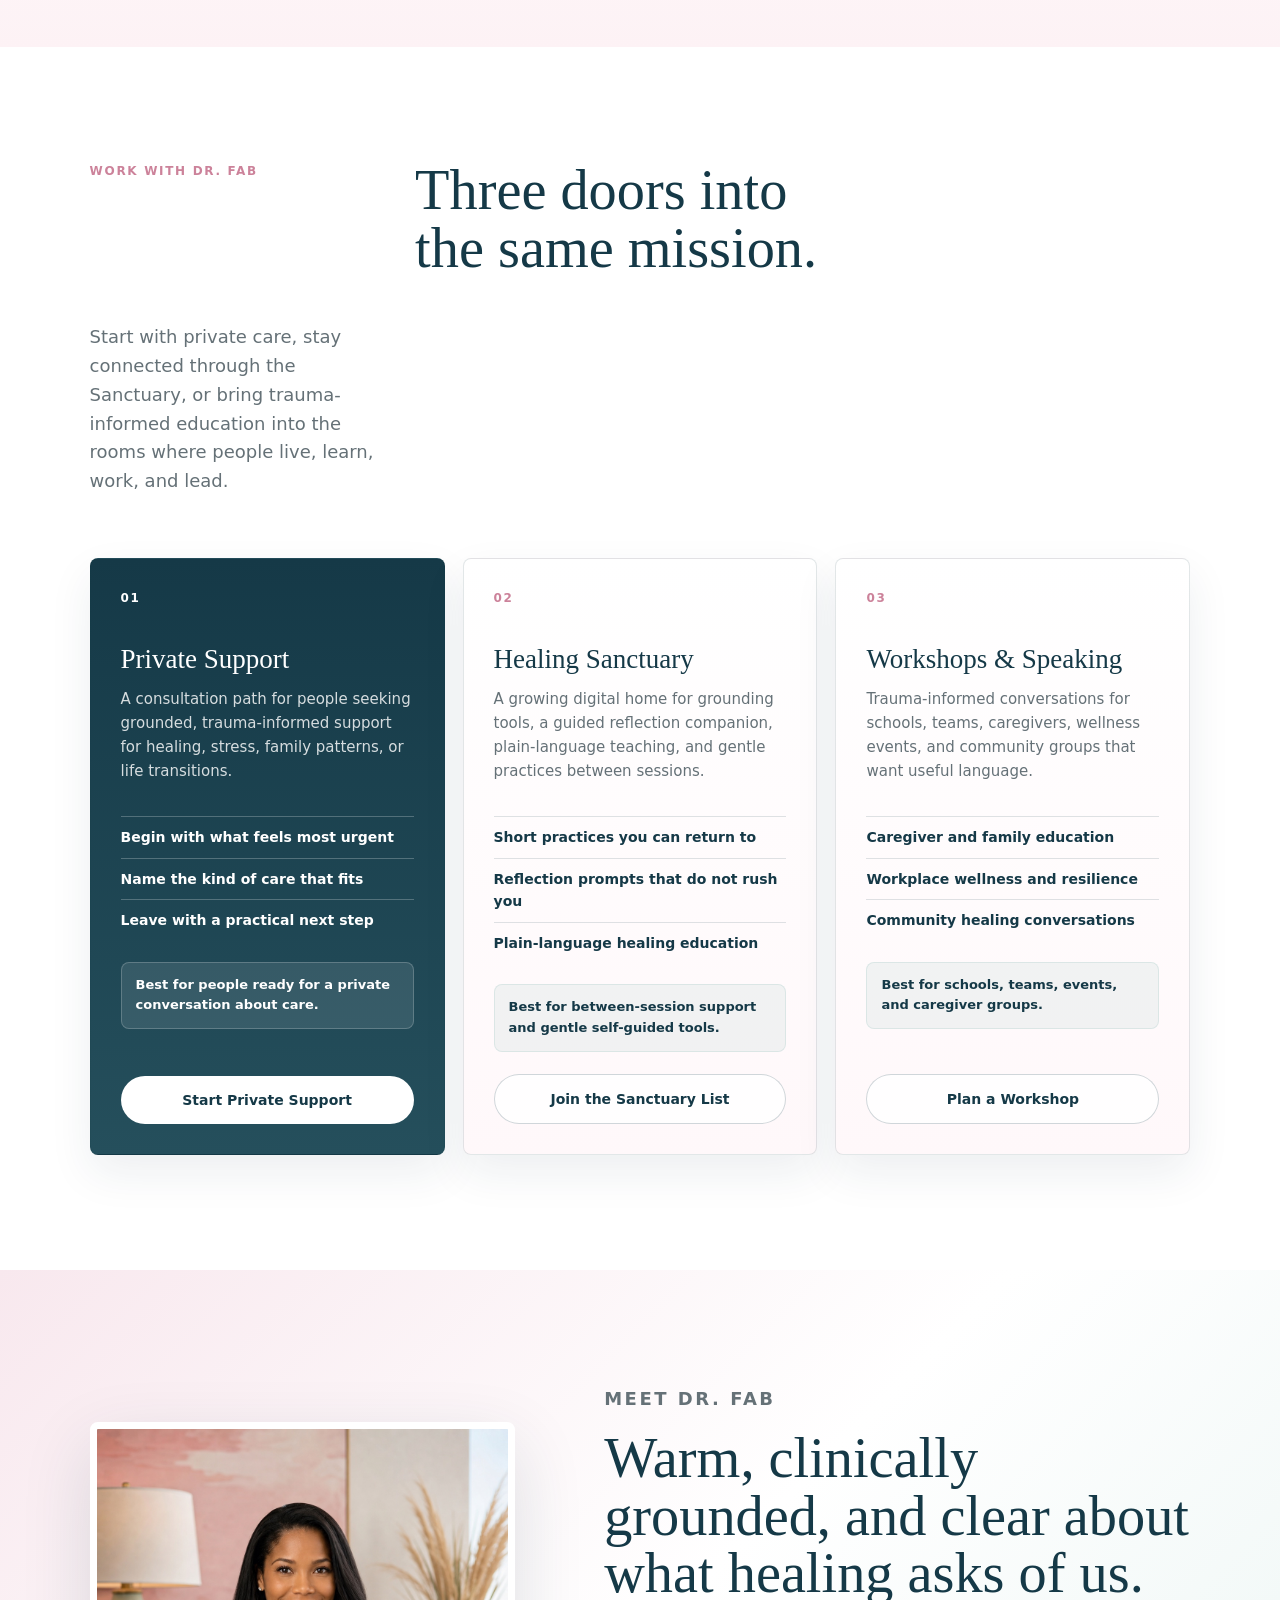
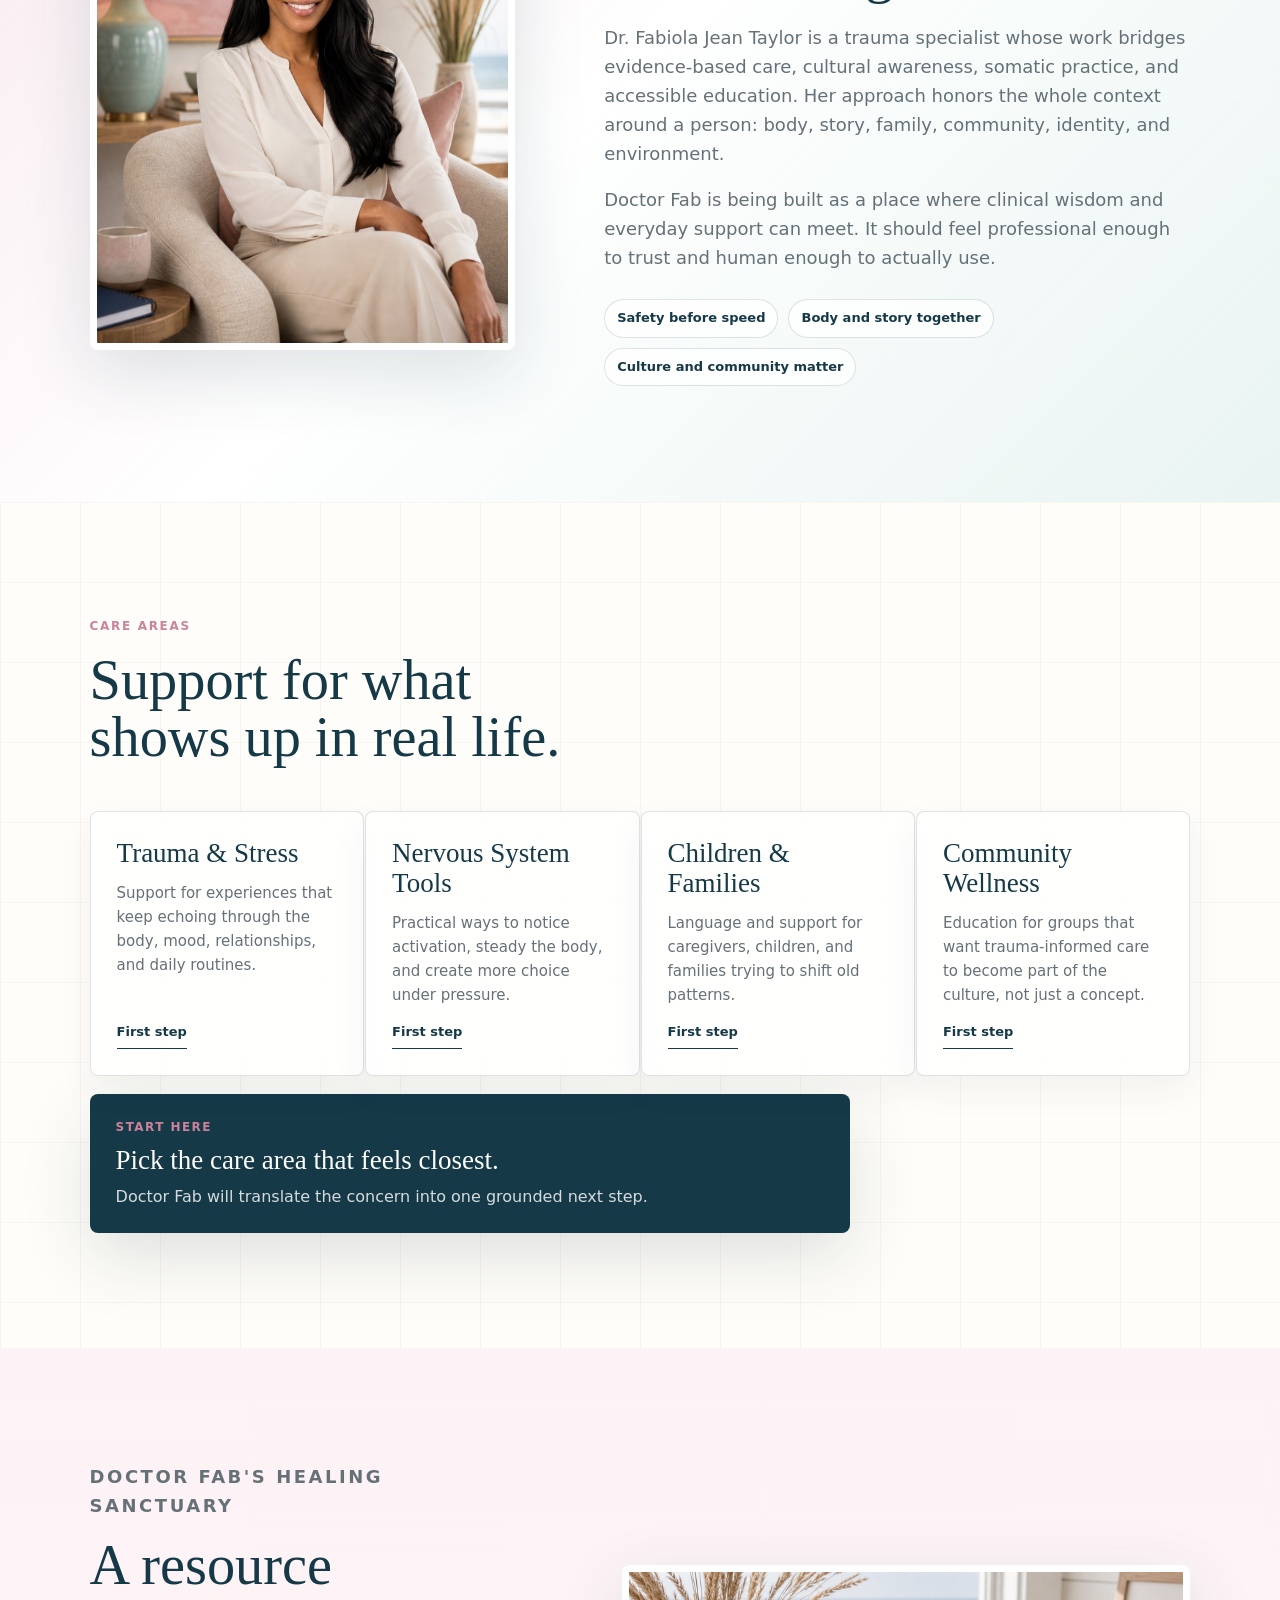
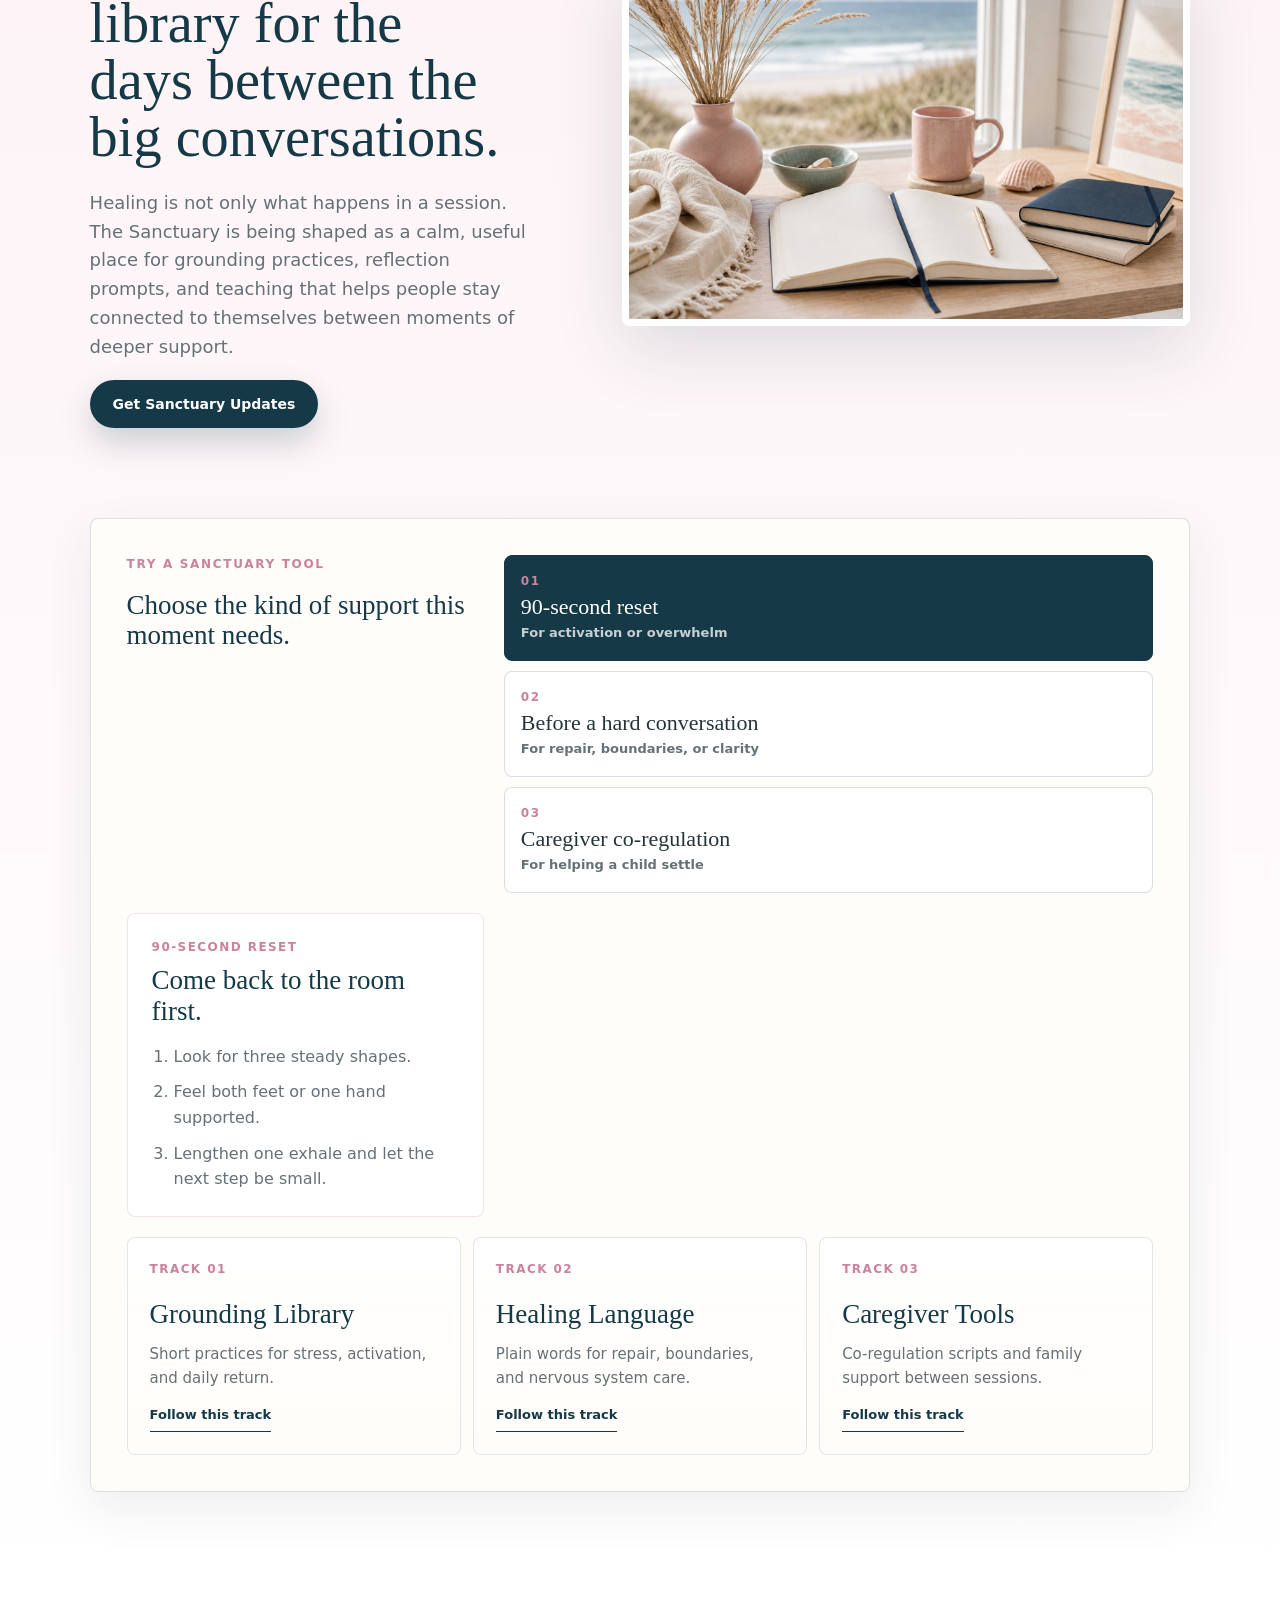
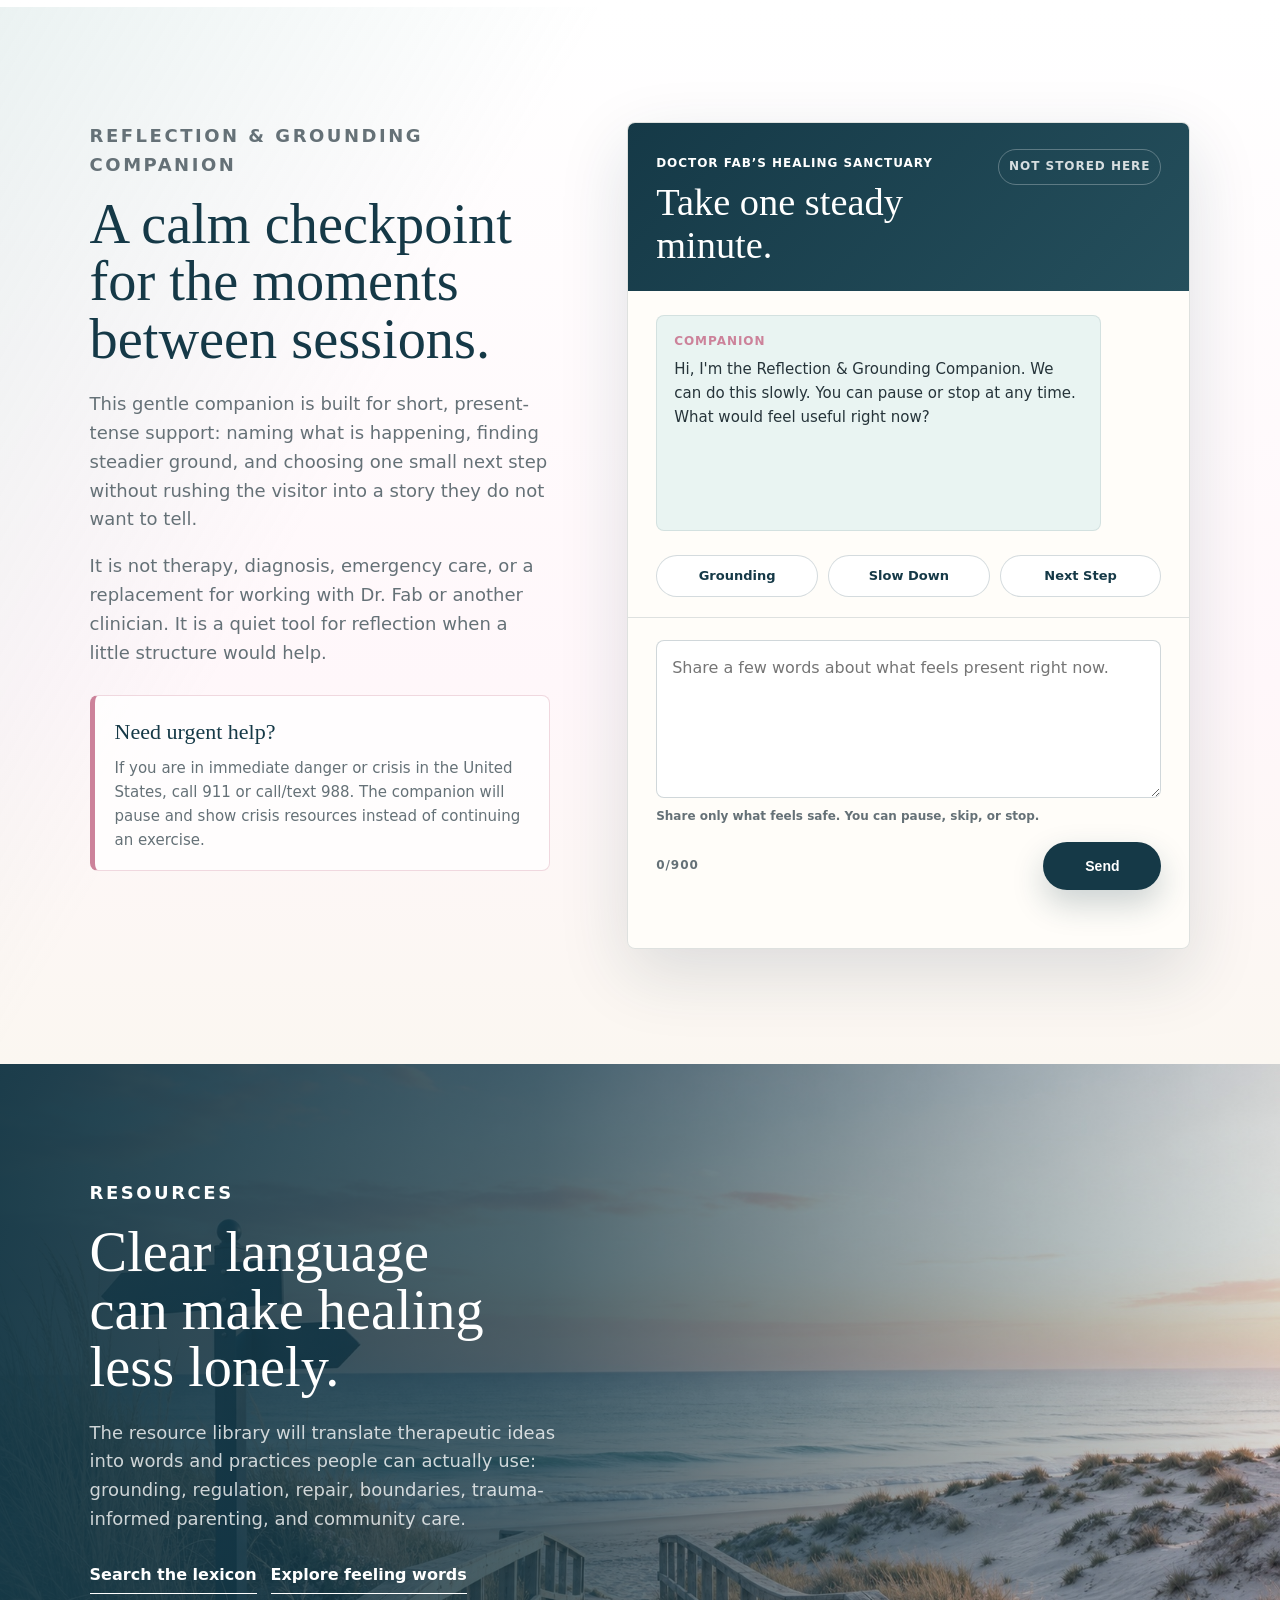
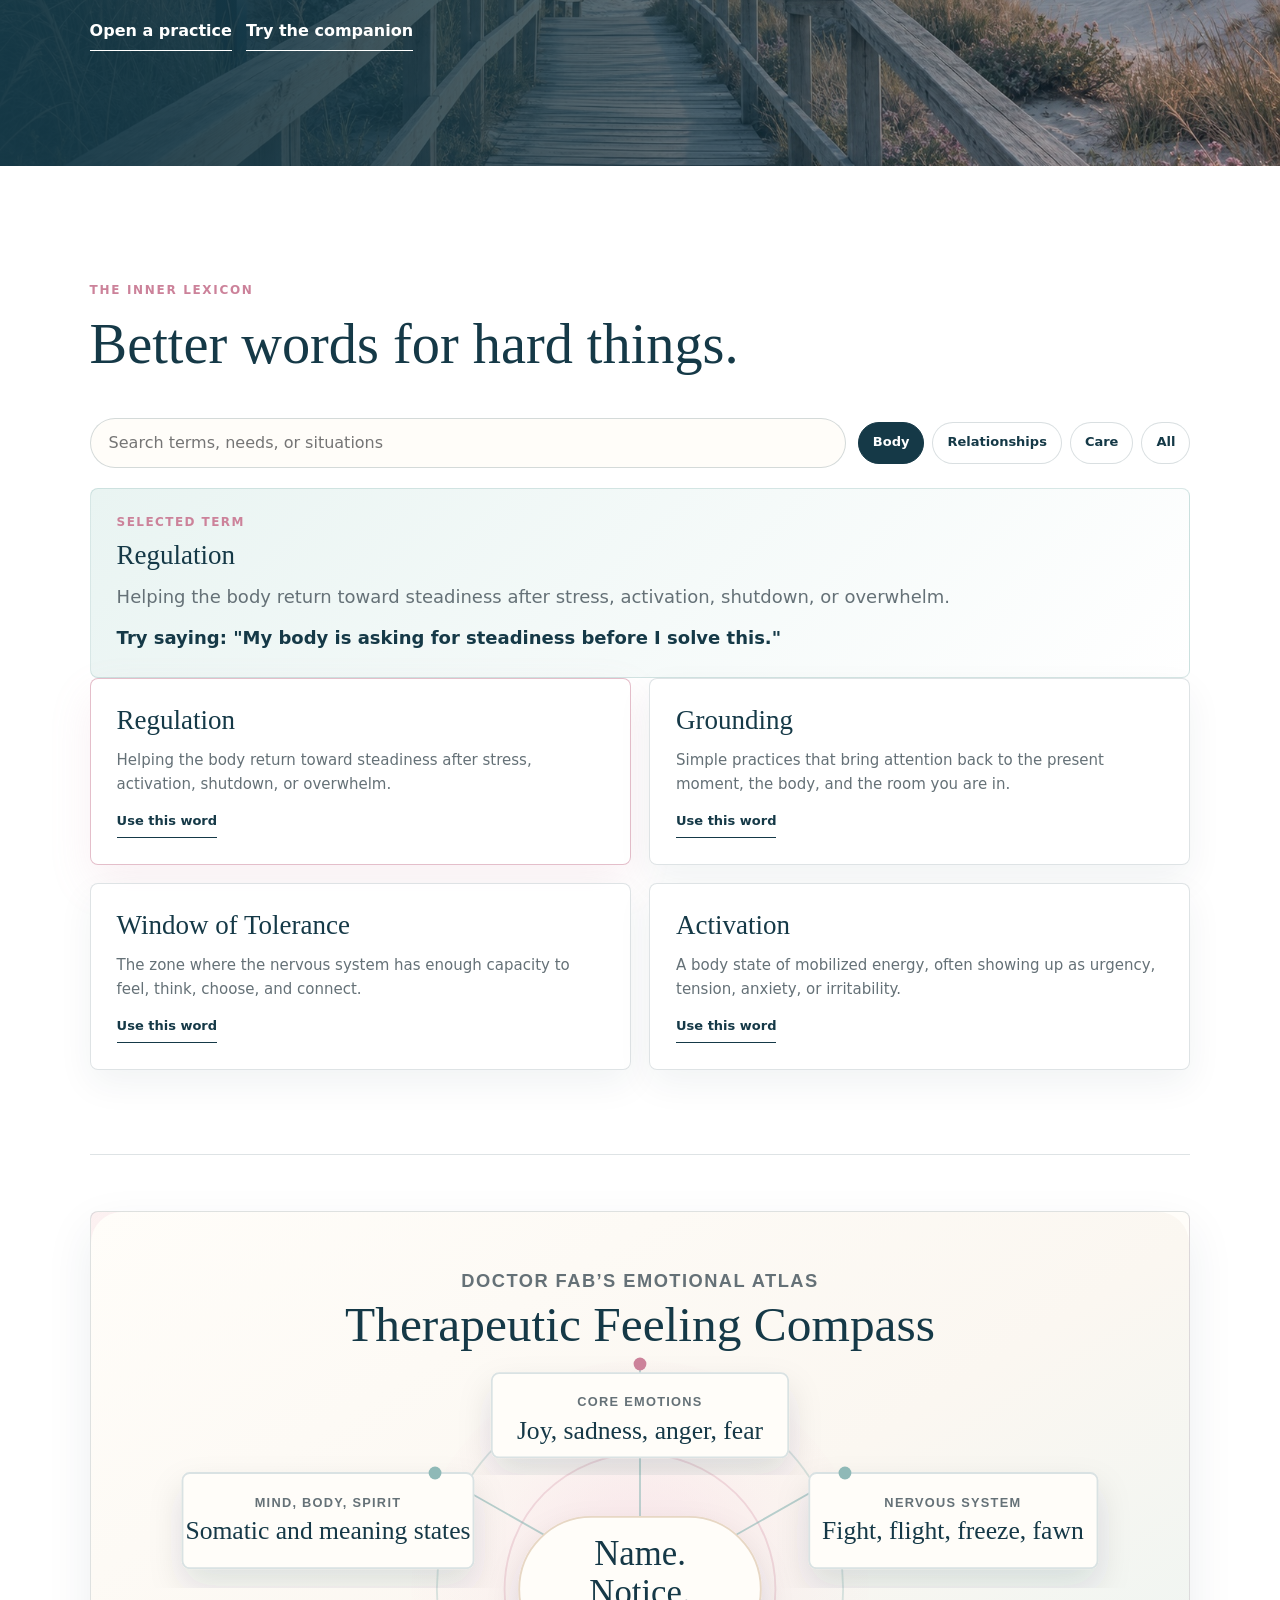
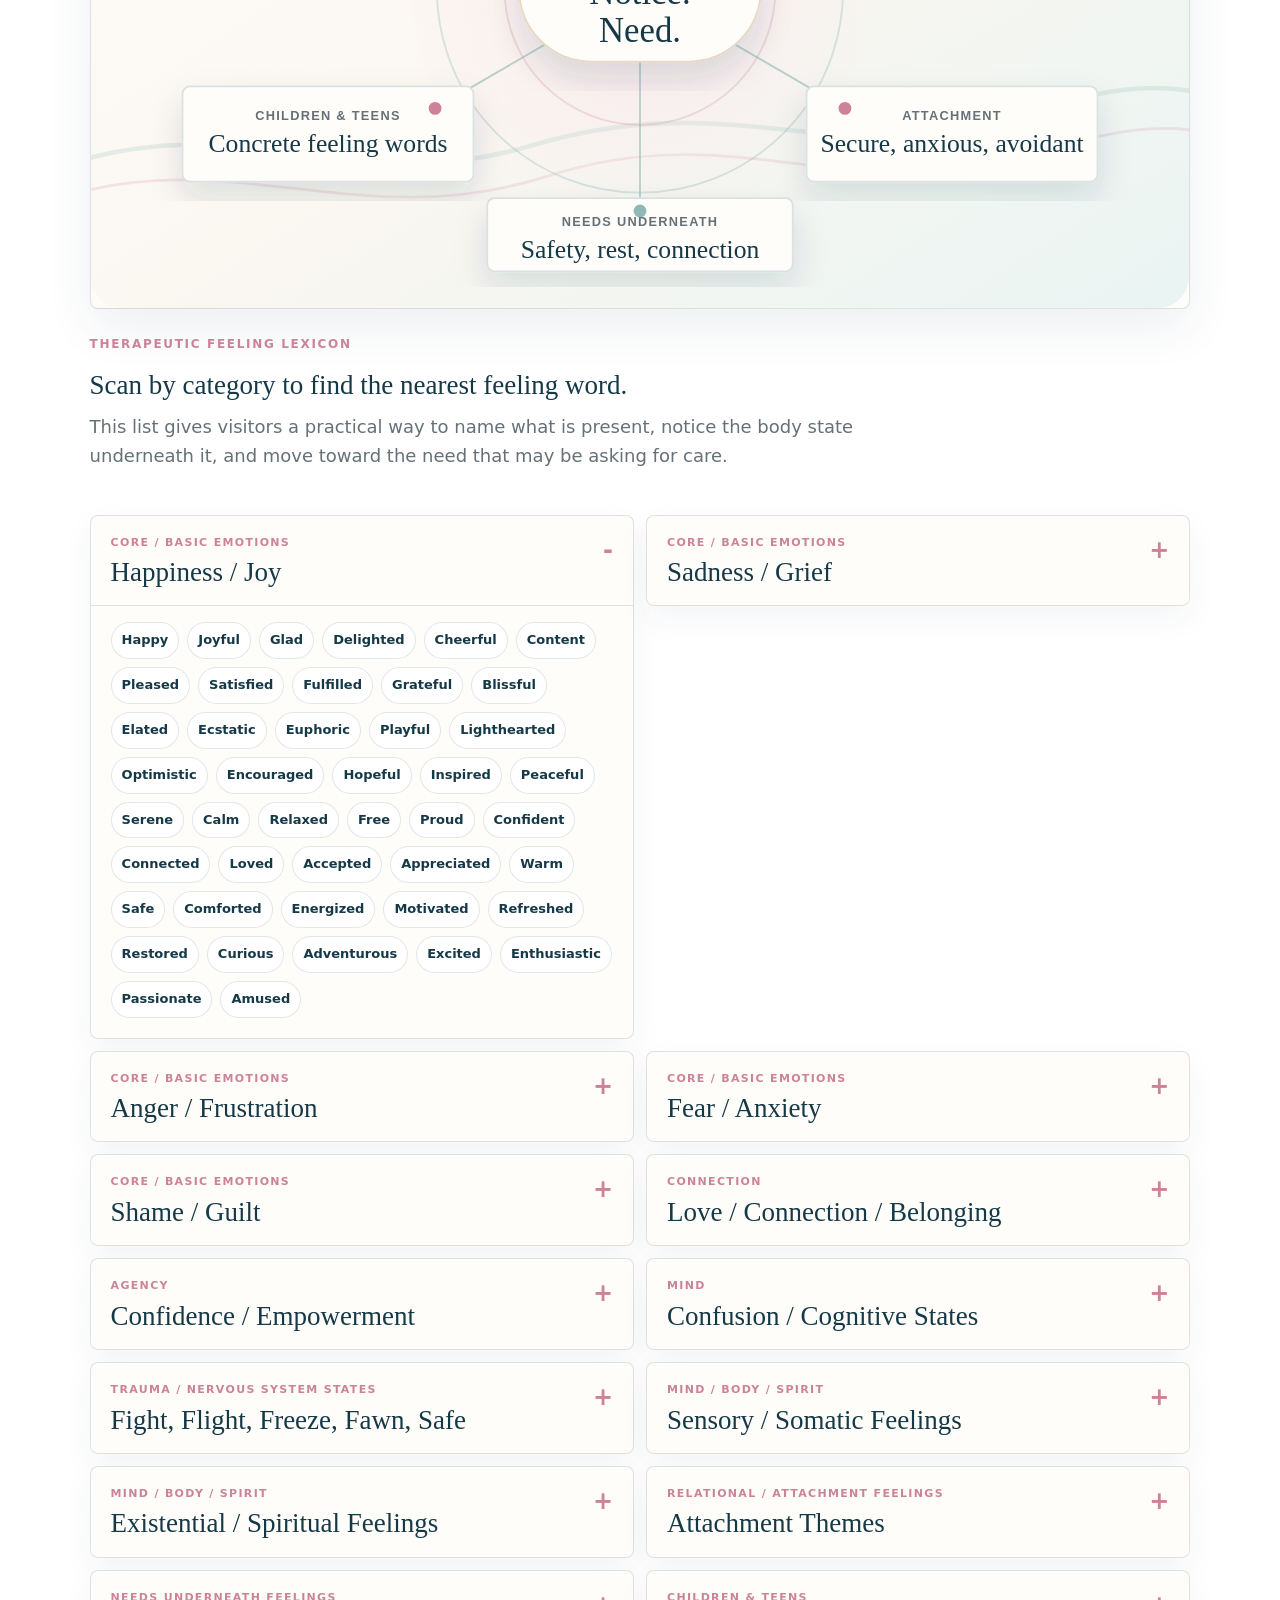
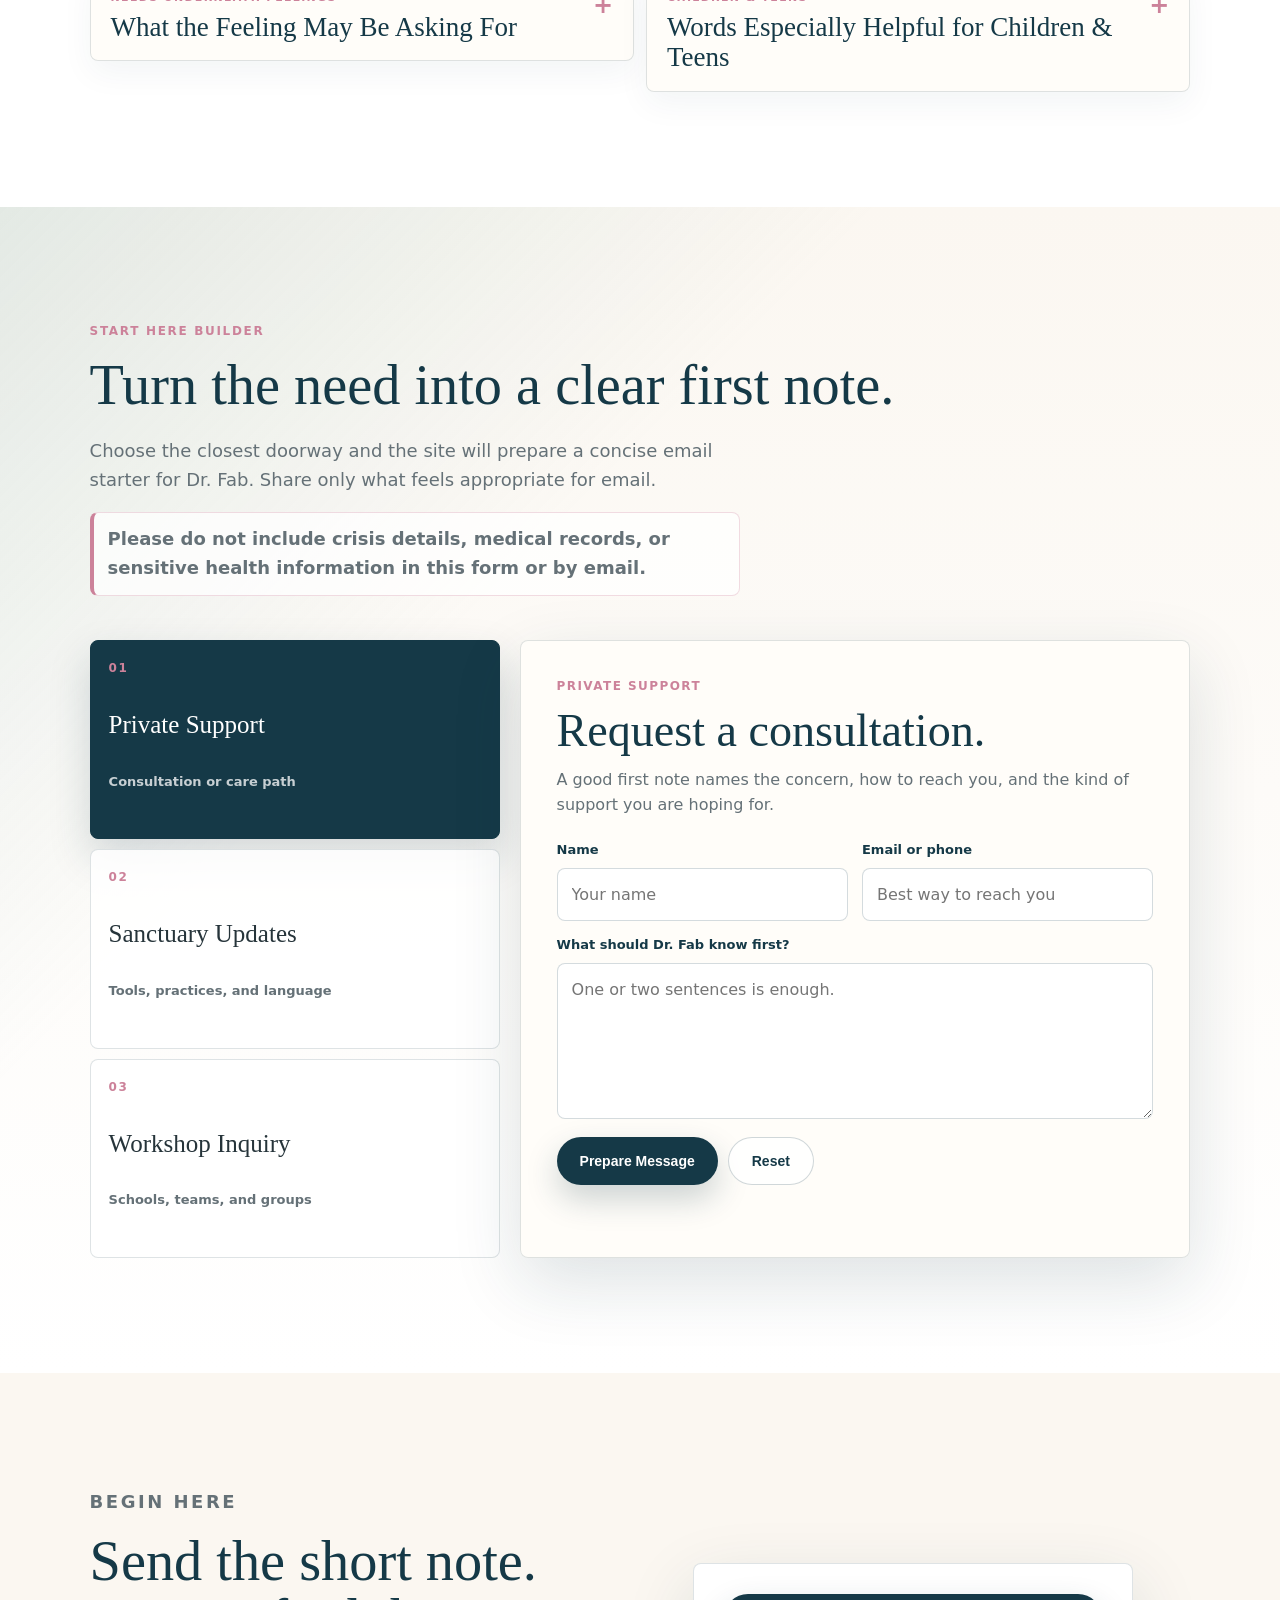
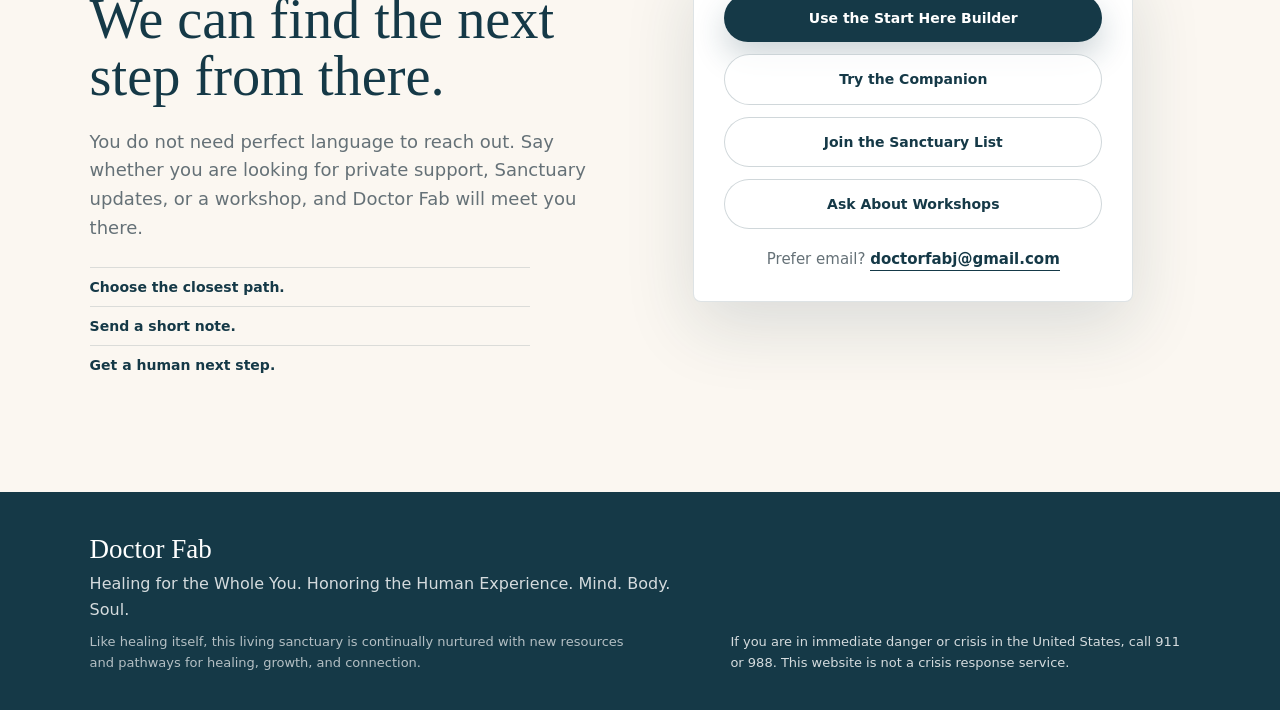
==== commit 38abb0af: "Update navigation and contact polish" ====
--- a/index.html
+++ b/index.html
@@ -8,7 +8,7 @@
       name="description"
       content="Doctor Fab offers trauma-informed therapy, nervous system education, practical healing resources, and workshops for individuals, families, and communities."
     >
-    <meta property="og:title" content="Doctor Fab | Trauma-Informed Healing, Resources, and Workshops">
+    <meta property="og:title" content="Doctor Fab | Trauma-Informed Healing, ASD Parent Support, Resources, Workshops, and Retreats">
     <meta
       property="og:description"
       content="Clinical care with a softer landing. Trauma-informed support for people, families, and communities ready for steady change."
@@ -35,9 +35,9 @@
           <a href="#work">Work With Dr. Fab</a>
           <a href="autism-parent-coaching.html">Parent Coaching</a>
           <a href="#sanctuary">Sanctuary</a>
+          <a href="#lexicon">Lexicon</a>
+          <a href="#resources">Resources</a>
           <a href="#companion">Companion</a>
-          <a href="#resources">Resources</a>
-          <a href="#lexicon">Lexicon</a>
           <a href="#contact">Contact</a>
         </nav>
         <a class="header-cta" href="#pathway" data-pathway-start="private" aria-label="Request a consultation">
@@ -827,12 +827,14 @@
       <div>
         <strong>Doctor Fab</strong>
         <p>Healing for the Whole You. Honoring the Human Experience. Mind. Body. Soul.</p>
+        <p class="fine-print footer-evolution">Like healing itself, this living sanctuary is continually nurtured with new resources and pathways for healing, growth, and connection.</p>
       </div>
       <p class="fine-print">
         If you are in immediate danger or crisis in the United States, call 911
         or 988. This website is not a crisis response service.
       </p>
     </footer>
+    <script src="site.js" defer></script>
     <script src="companion.js" defer></script>
   </body>
 </html>
--- a/styles.css
+++ b/styles.css
@@ -188,12 +188,16 @@
 
 .nav a:hover,
 .nav a[aria-current="page"],
+.mobile-nav-panel a:hover,
+.mobile-nav-panel a[aria-current="page"],
 .text-link:hover {
   color: var(--rose);
 }
 
 .brand:focus-visible,
 .nav a:focus-visible,
+.mobile-nav summary:focus-visible,
+.mobile-nav-panel a:focus-visible,
 .button:focus-visible,
 .header-cta:focus-visible,
 .text-link:focus-visible,
@@ -258,6 +262,57 @@
   display: none;
 }
 
+.mobile-nav {
+  display: none;
+  position: relative;
+}
+
+.mobile-nav summary {
+  align-items: center;
+  background: rgba(255, 255, 255, 0.82);
+  border: 1px solid rgba(21, 57, 71, 0.2);
+  border-radius: 999px;
+  color: var(--navy);
+  cursor: pointer;
+  display: inline-flex;
+  font-size: 13px;
+  font-weight: 850;
+  justify-content: center;
+  line-height: 1.2;
+  list-style: none;
+  min-height: 42px;
+  padding: 10px 16px;
+}
+
+.mobile-nav summary::-webkit-details-marker {
+  display: none;
+}
+
+.mobile-nav-panel {
+  background: rgba(255, 255, 255, 0.96);
+  border: 1px solid rgba(21, 57, 71, 0.14);
+  border-radius: 18px;
+  box-shadow: 0 24px 54px rgba(21, 57, 71, 0.18);
+  display: grid;
+  gap: 2px;
+  min-width: 230px;
+  padding: 12px;
+  position: absolute;
+  right: 0;
+  top: calc(100% + 10px);
+  z-index: 30;
+}
+
+.mobile-nav-panel a {
+  border-radius: 12px;
+  color: var(--navy);
+  display: block;
+  font-size: 14px;
+  font-weight: 850;
+  line-height: 1.2;
+  padding: 12px 14px;
+}
+
 .button.secondary {
   background: rgba(255, 255, 255, 0.82);
   border: 1px solid rgba(21, 57, 71, 0.2);
@@ -2211,6 +2266,12 @@
 .fine-print {
   font-size: 13px;
   max-width: 460px;
+}
+
+.footer-evolution {
+  color: rgba(255, 255, 255, 0.68);
+  margin-top: 10px;
+  max-width: 560px;
 }
 
 @media (max-width: 1100px) {
@@ -2317,8 +2378,14 @@
   }
 
   .header-actions {
+    align-items: center;
+    display: flex;
+    gap: 8px;
+    width: auto;
+  }
+
+  .mobile-nav {
     display: block;
-    width: auto;
   }
 
   .header-cta {
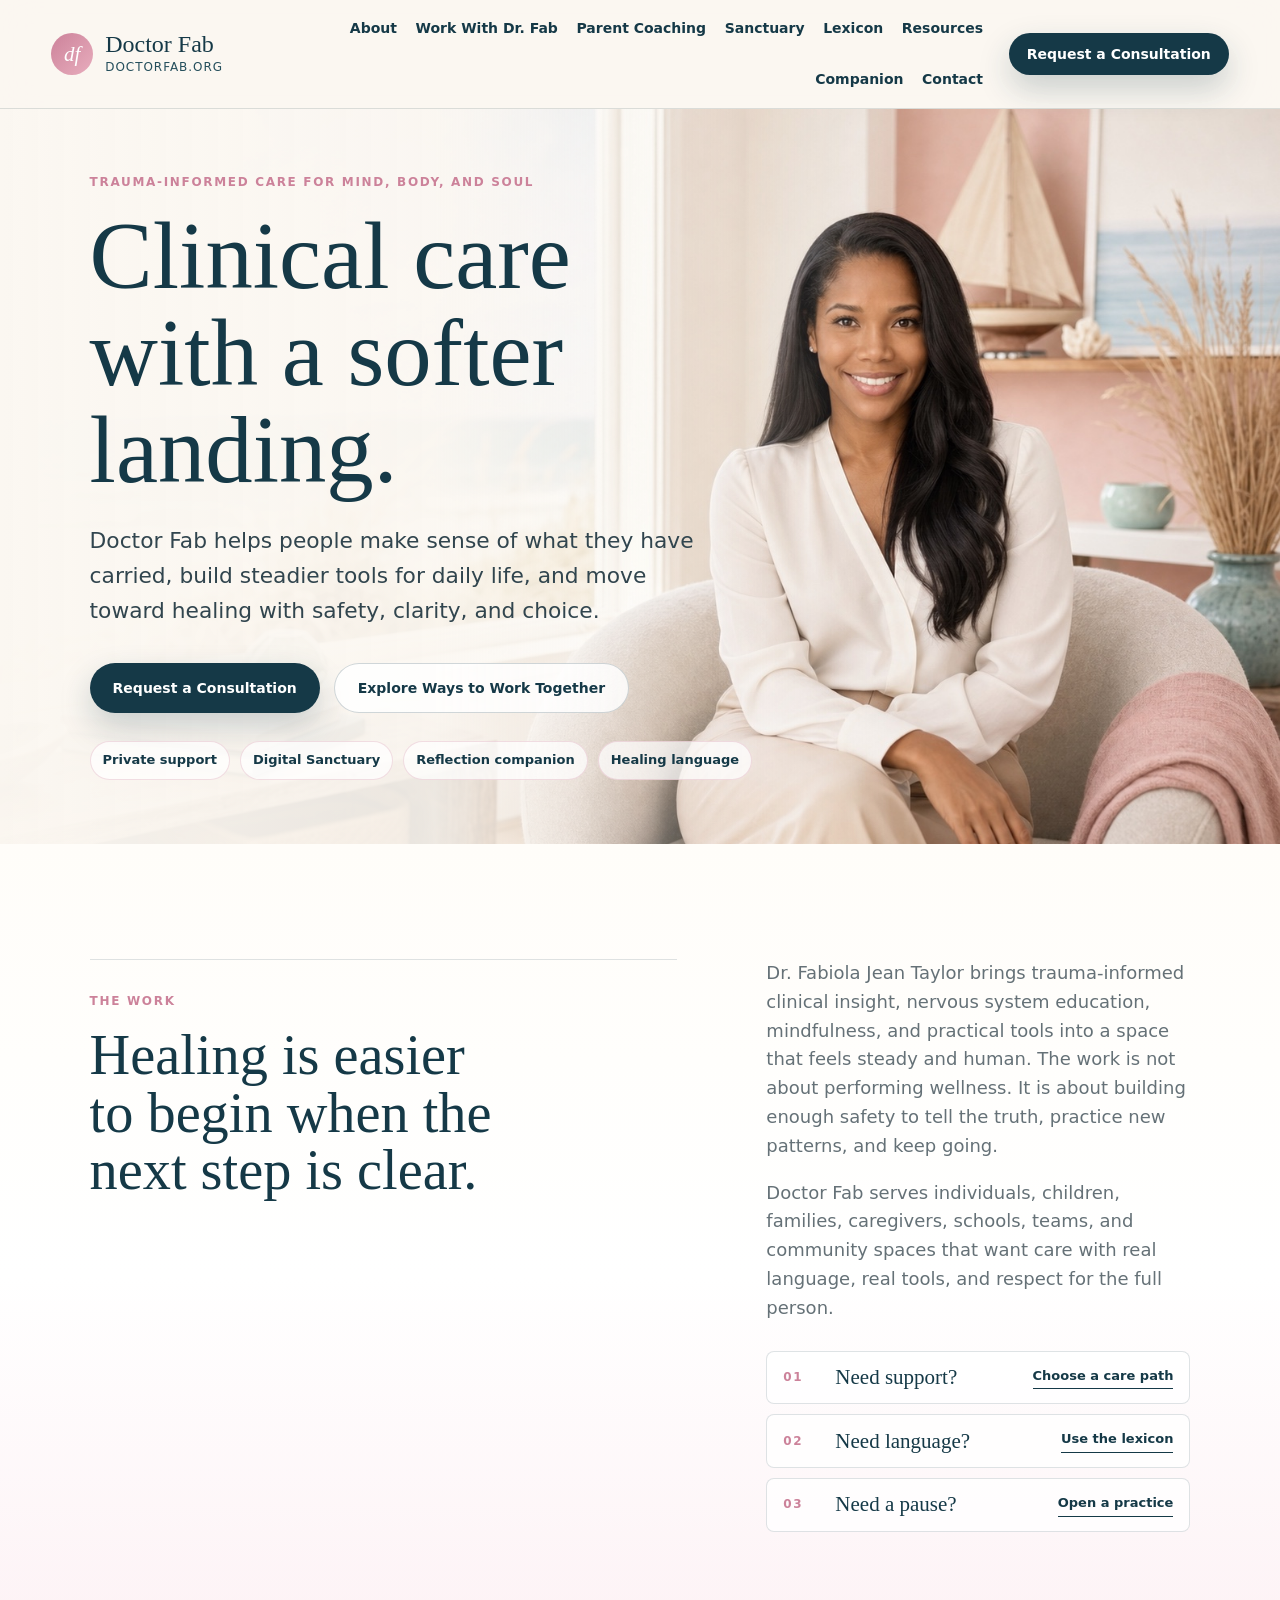
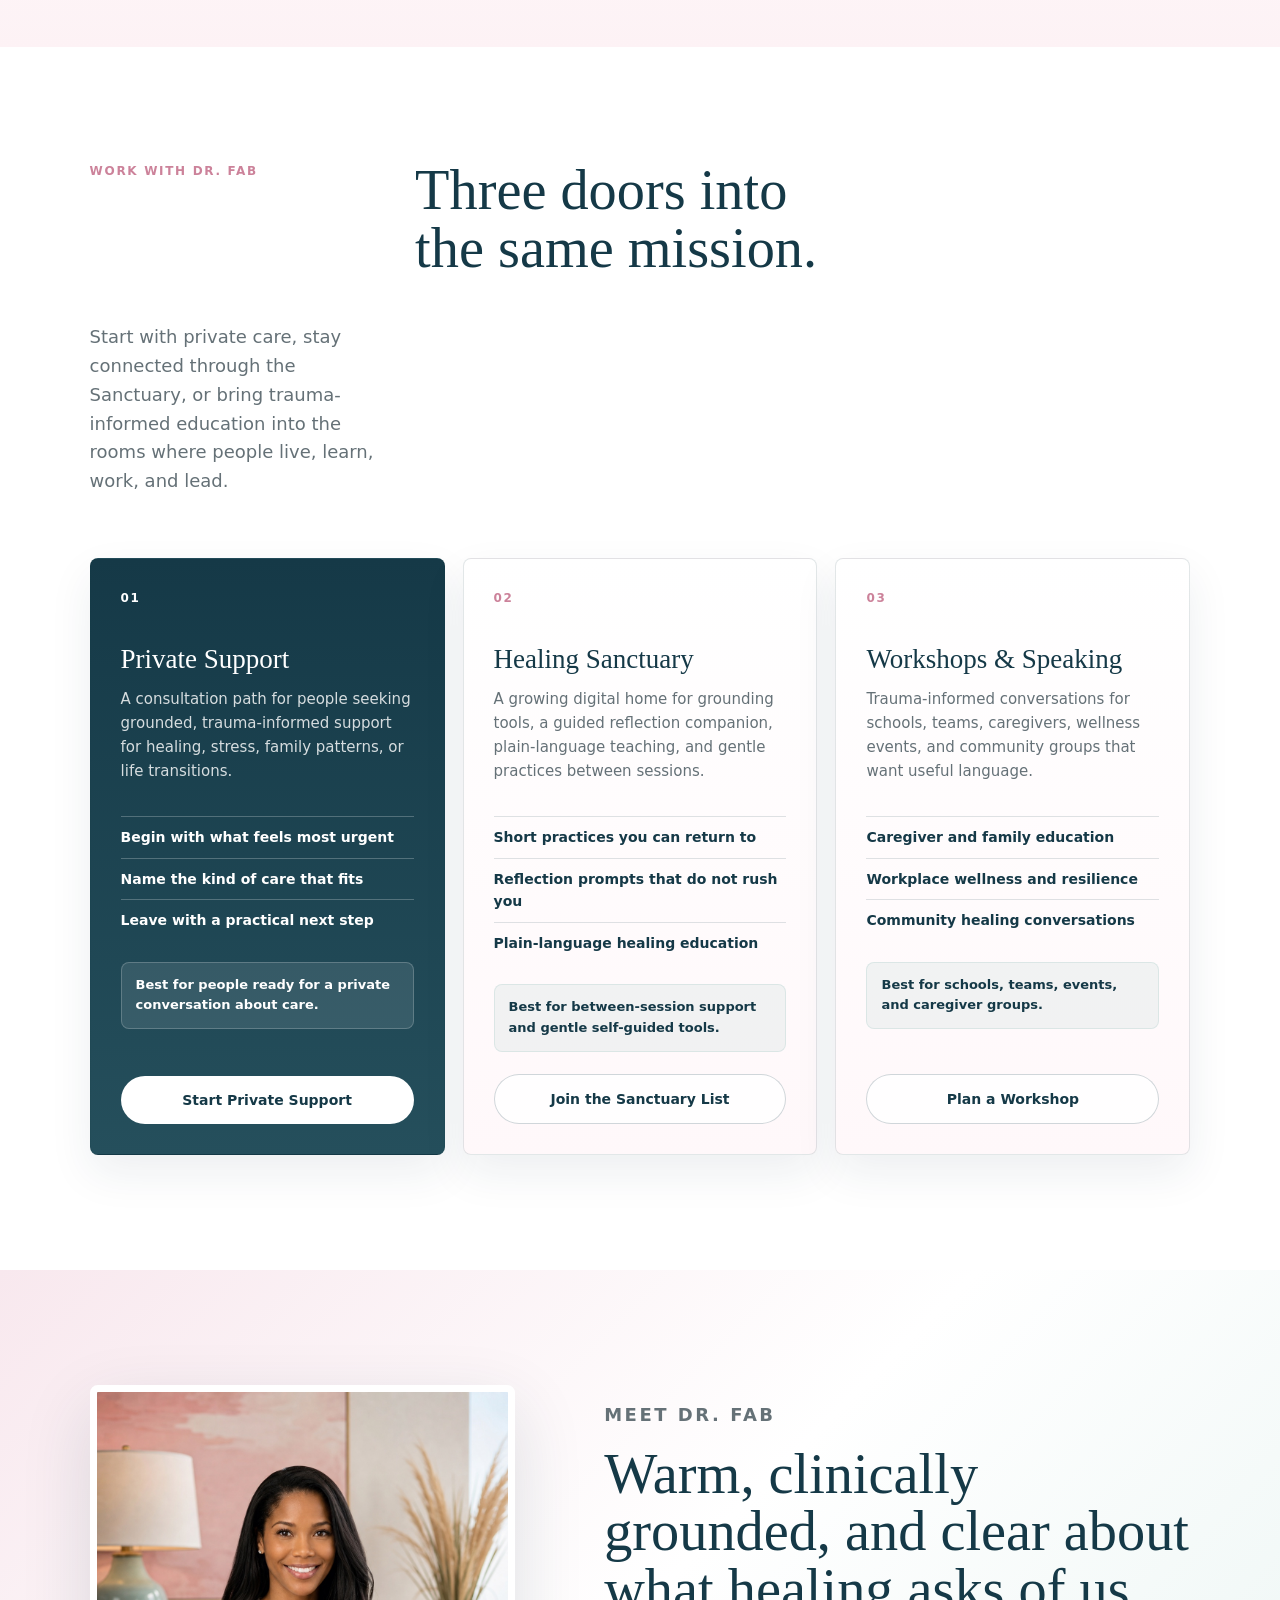
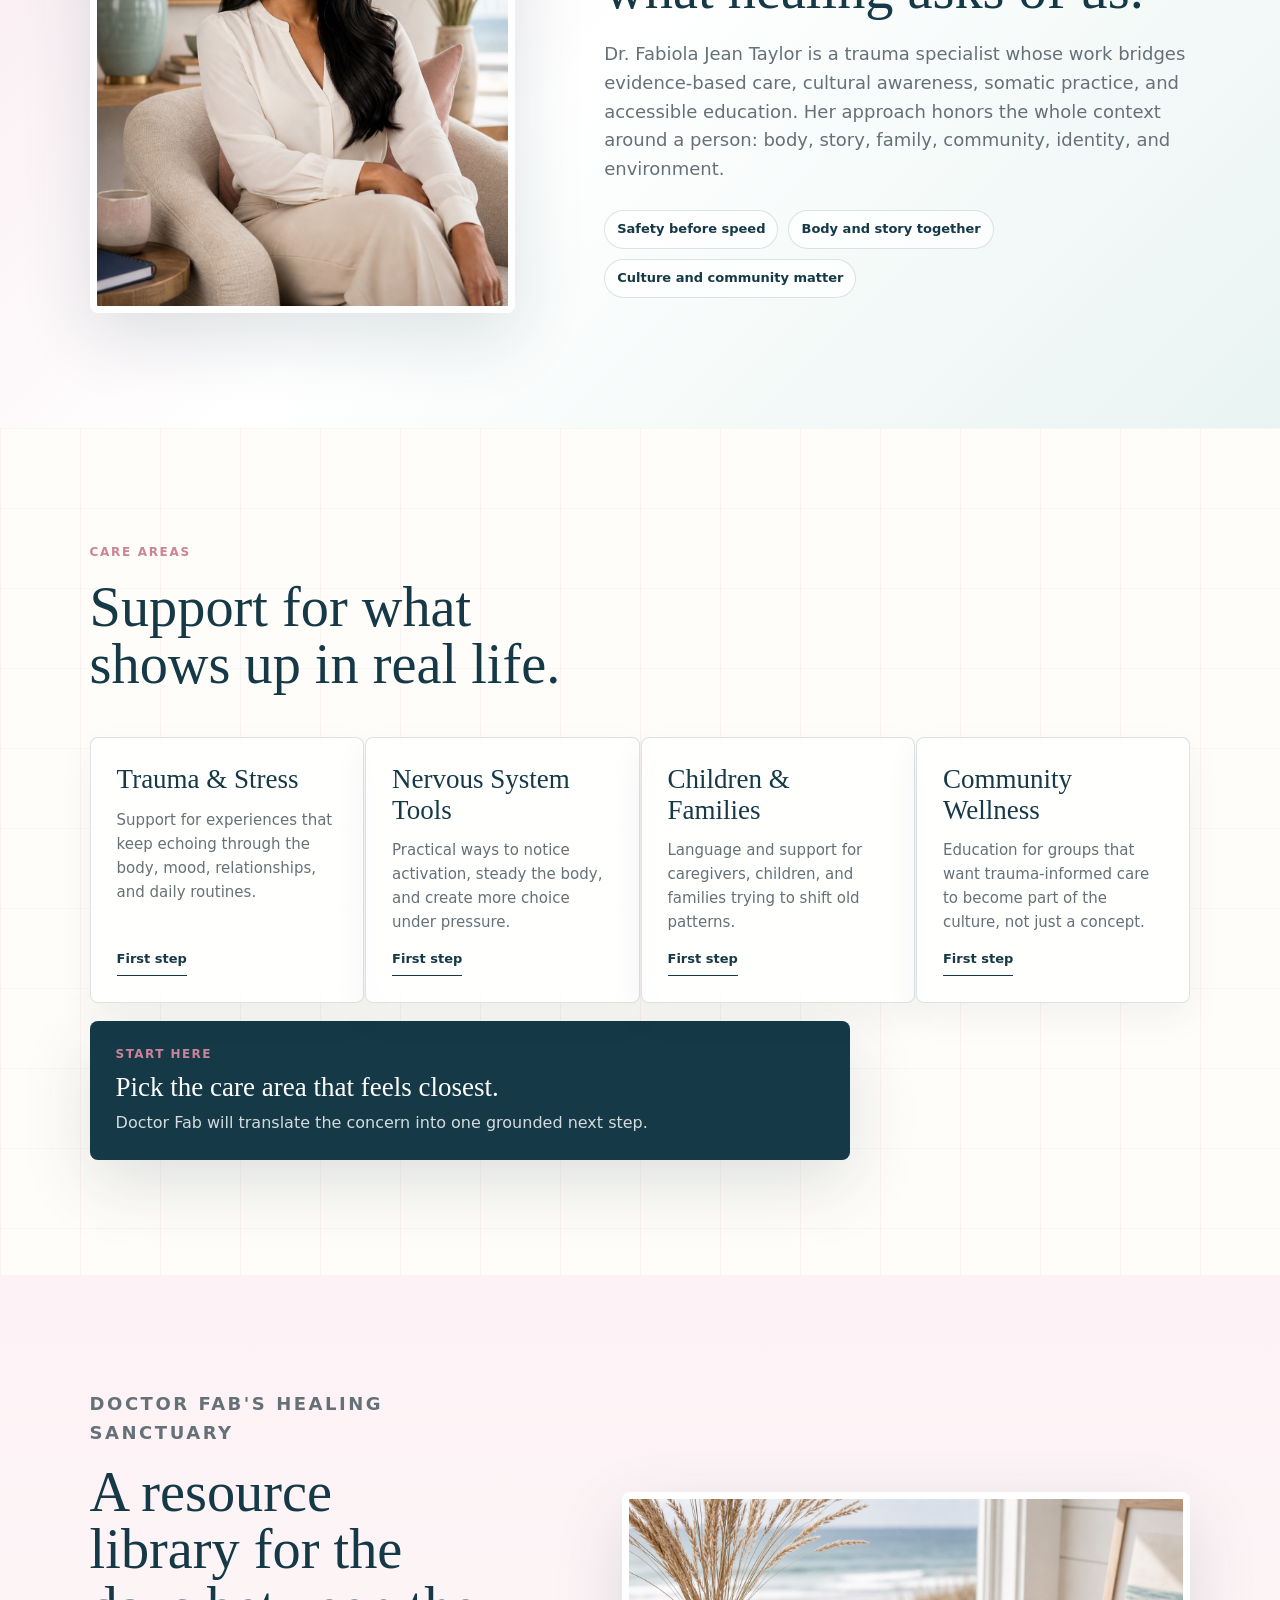
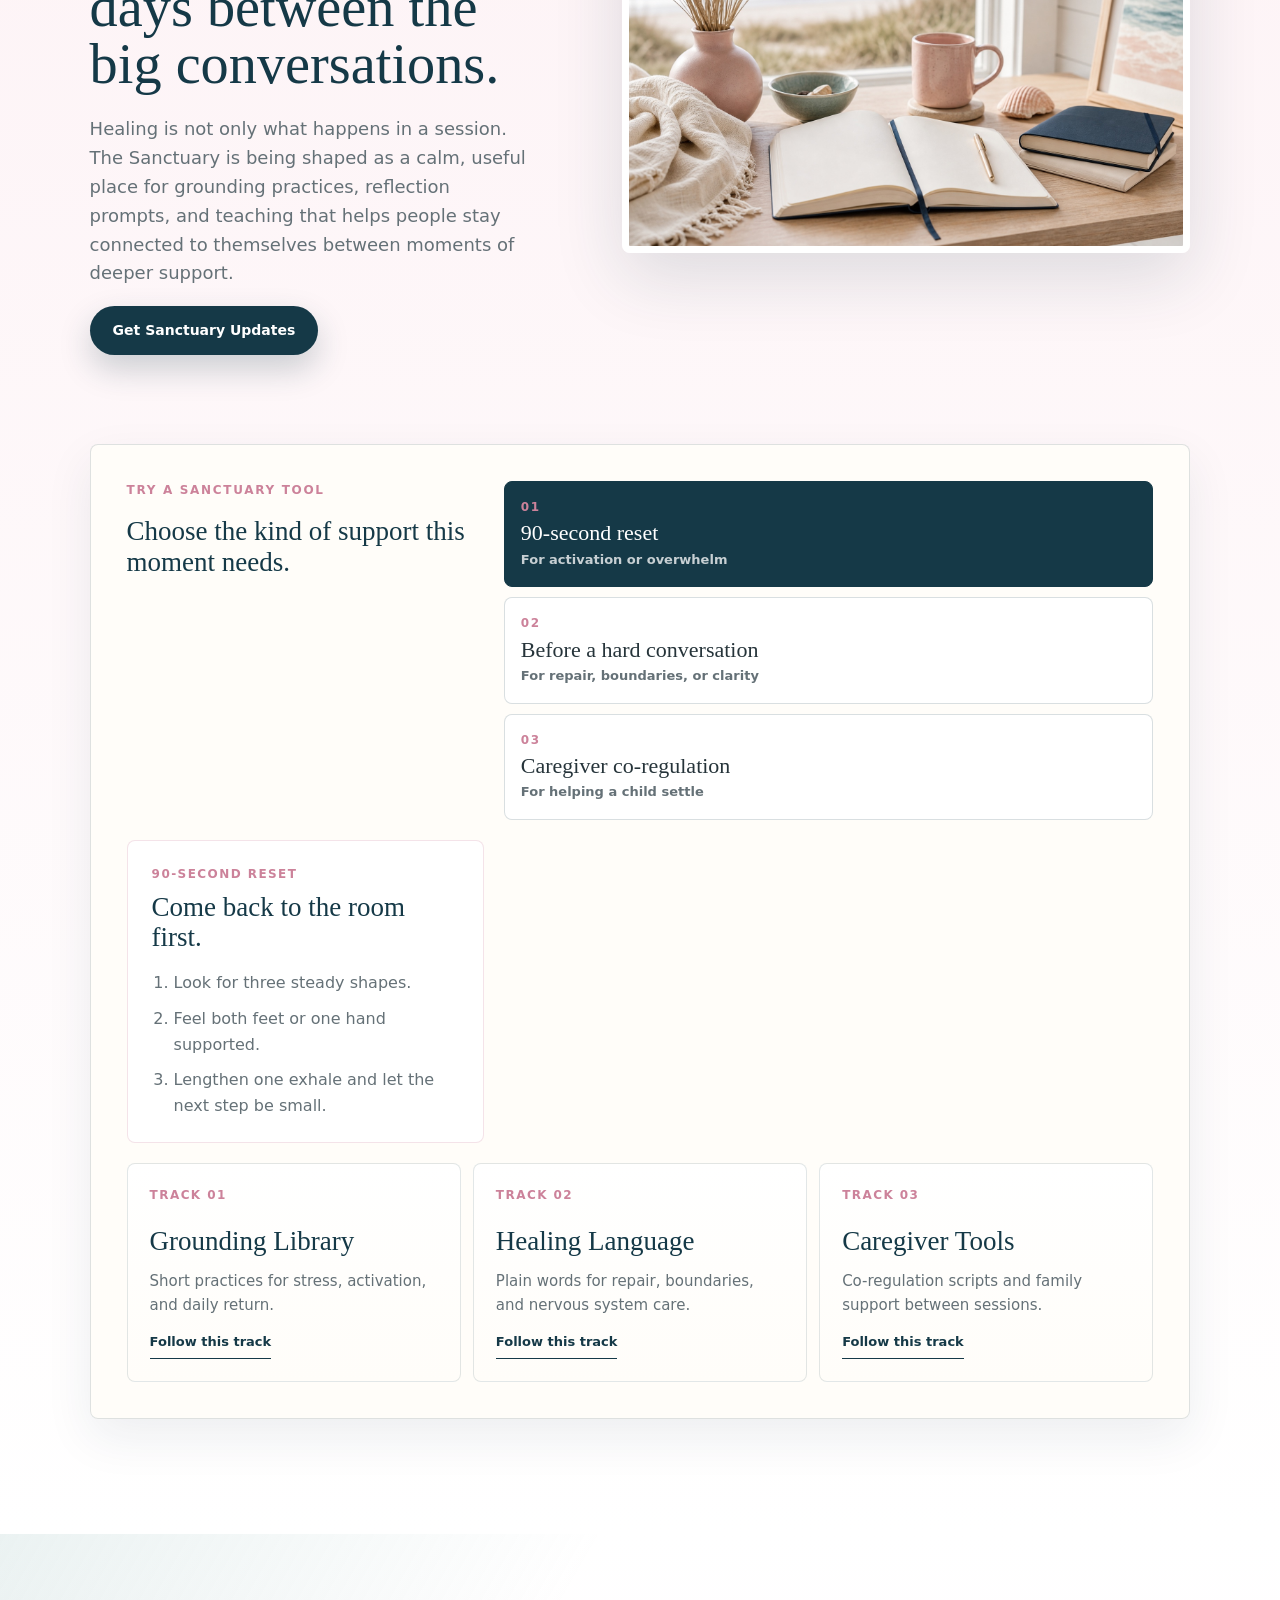
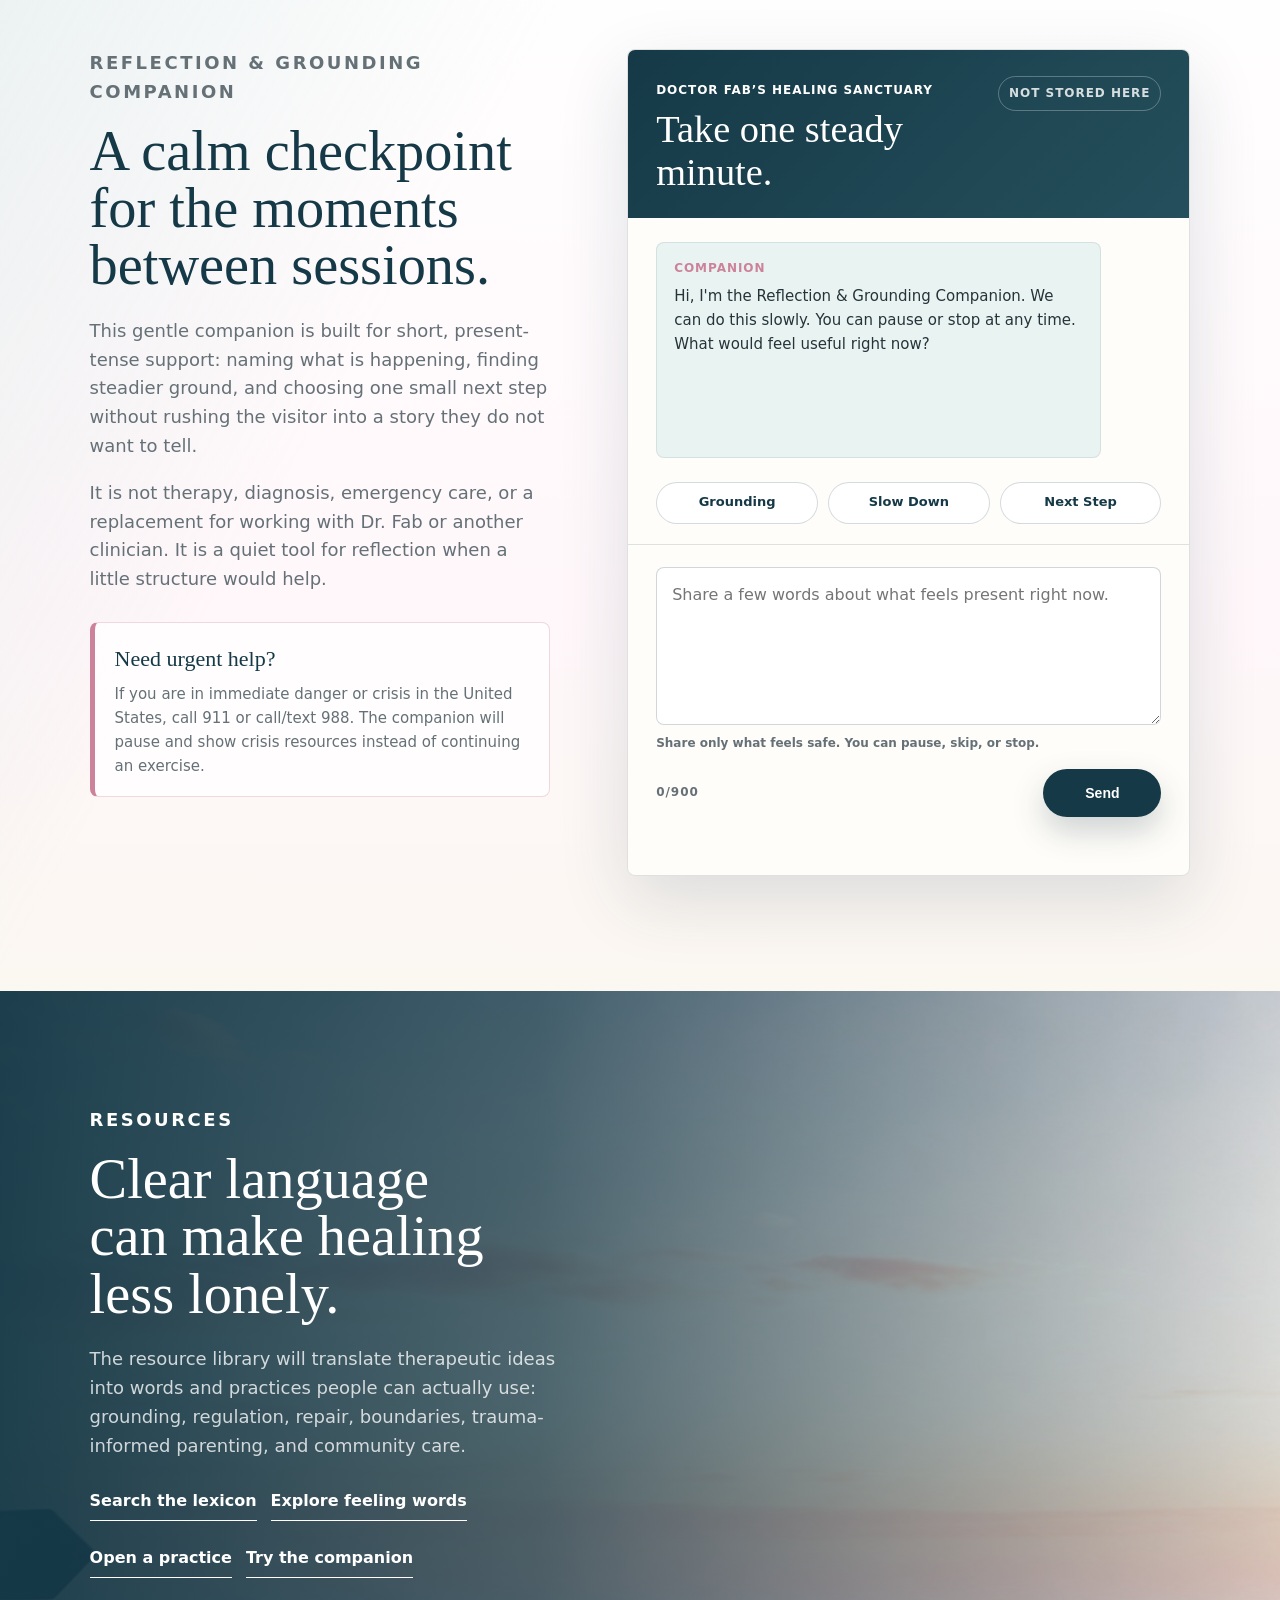
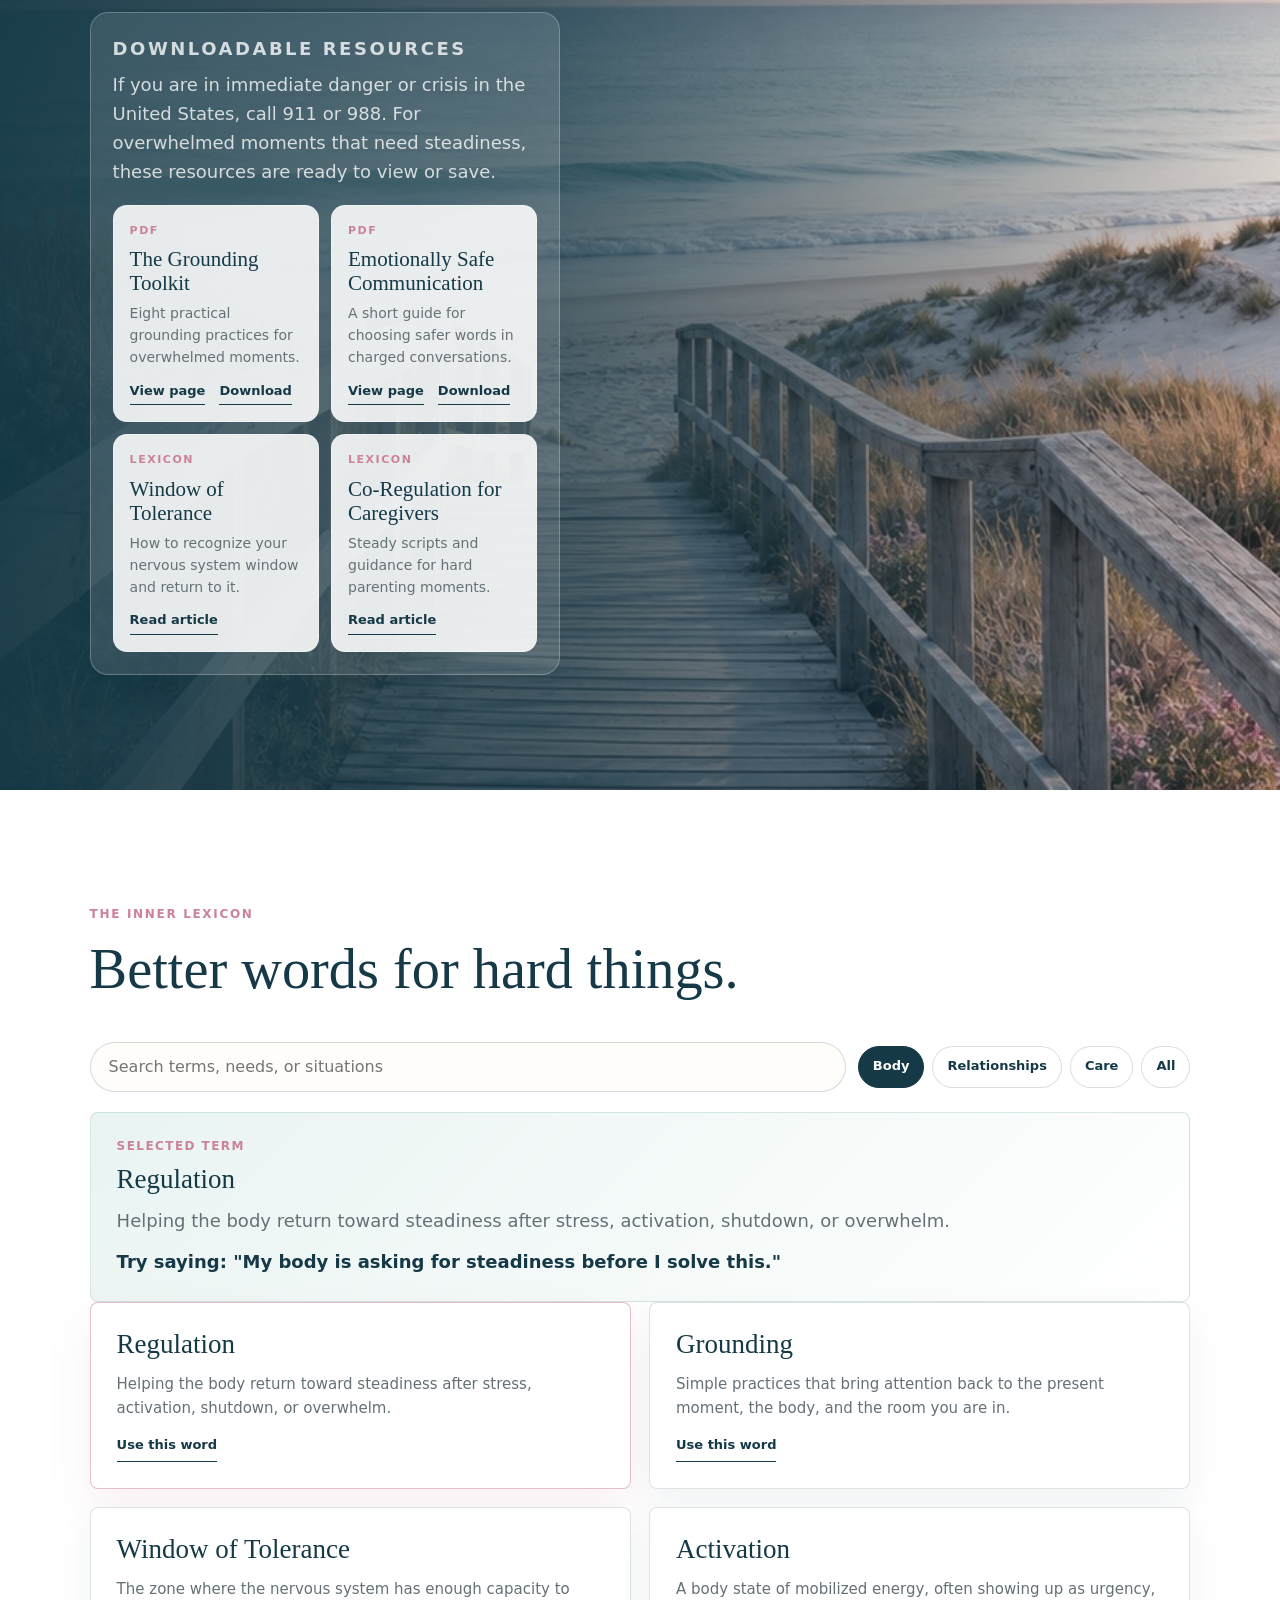
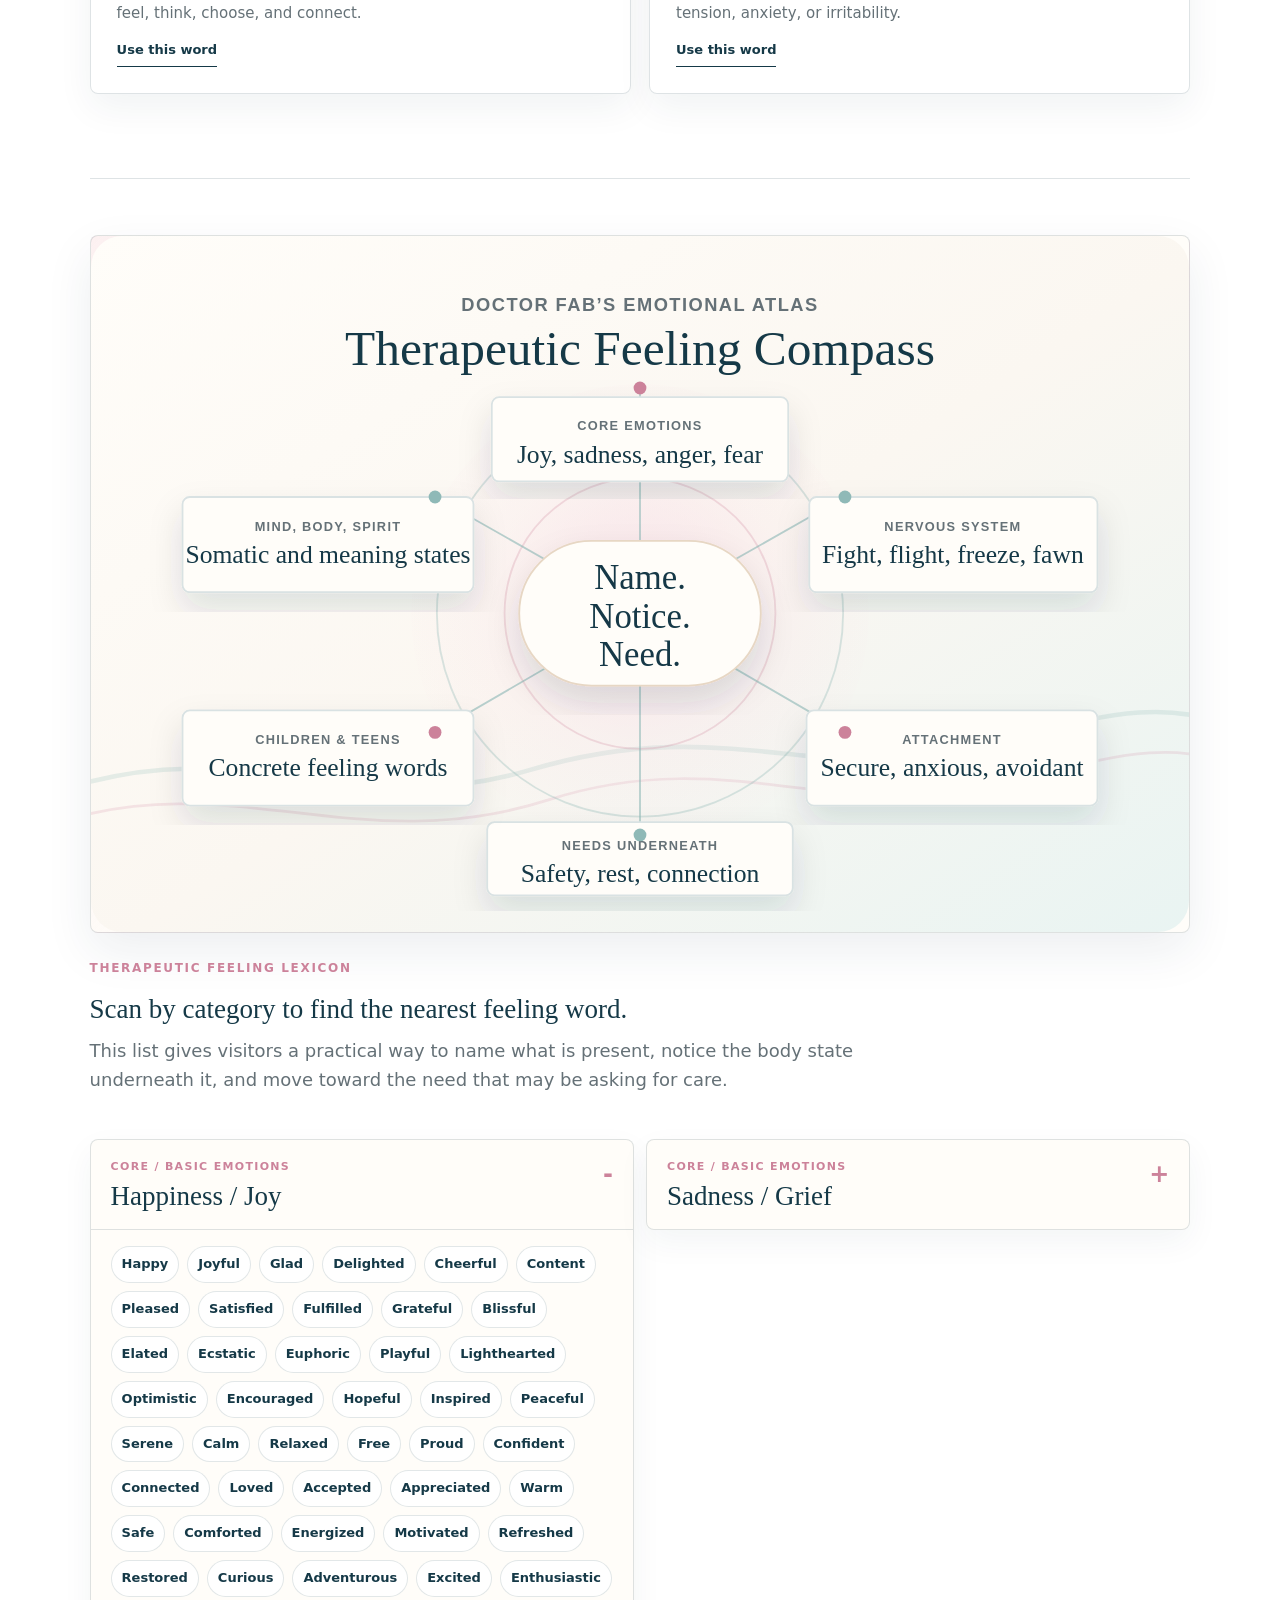
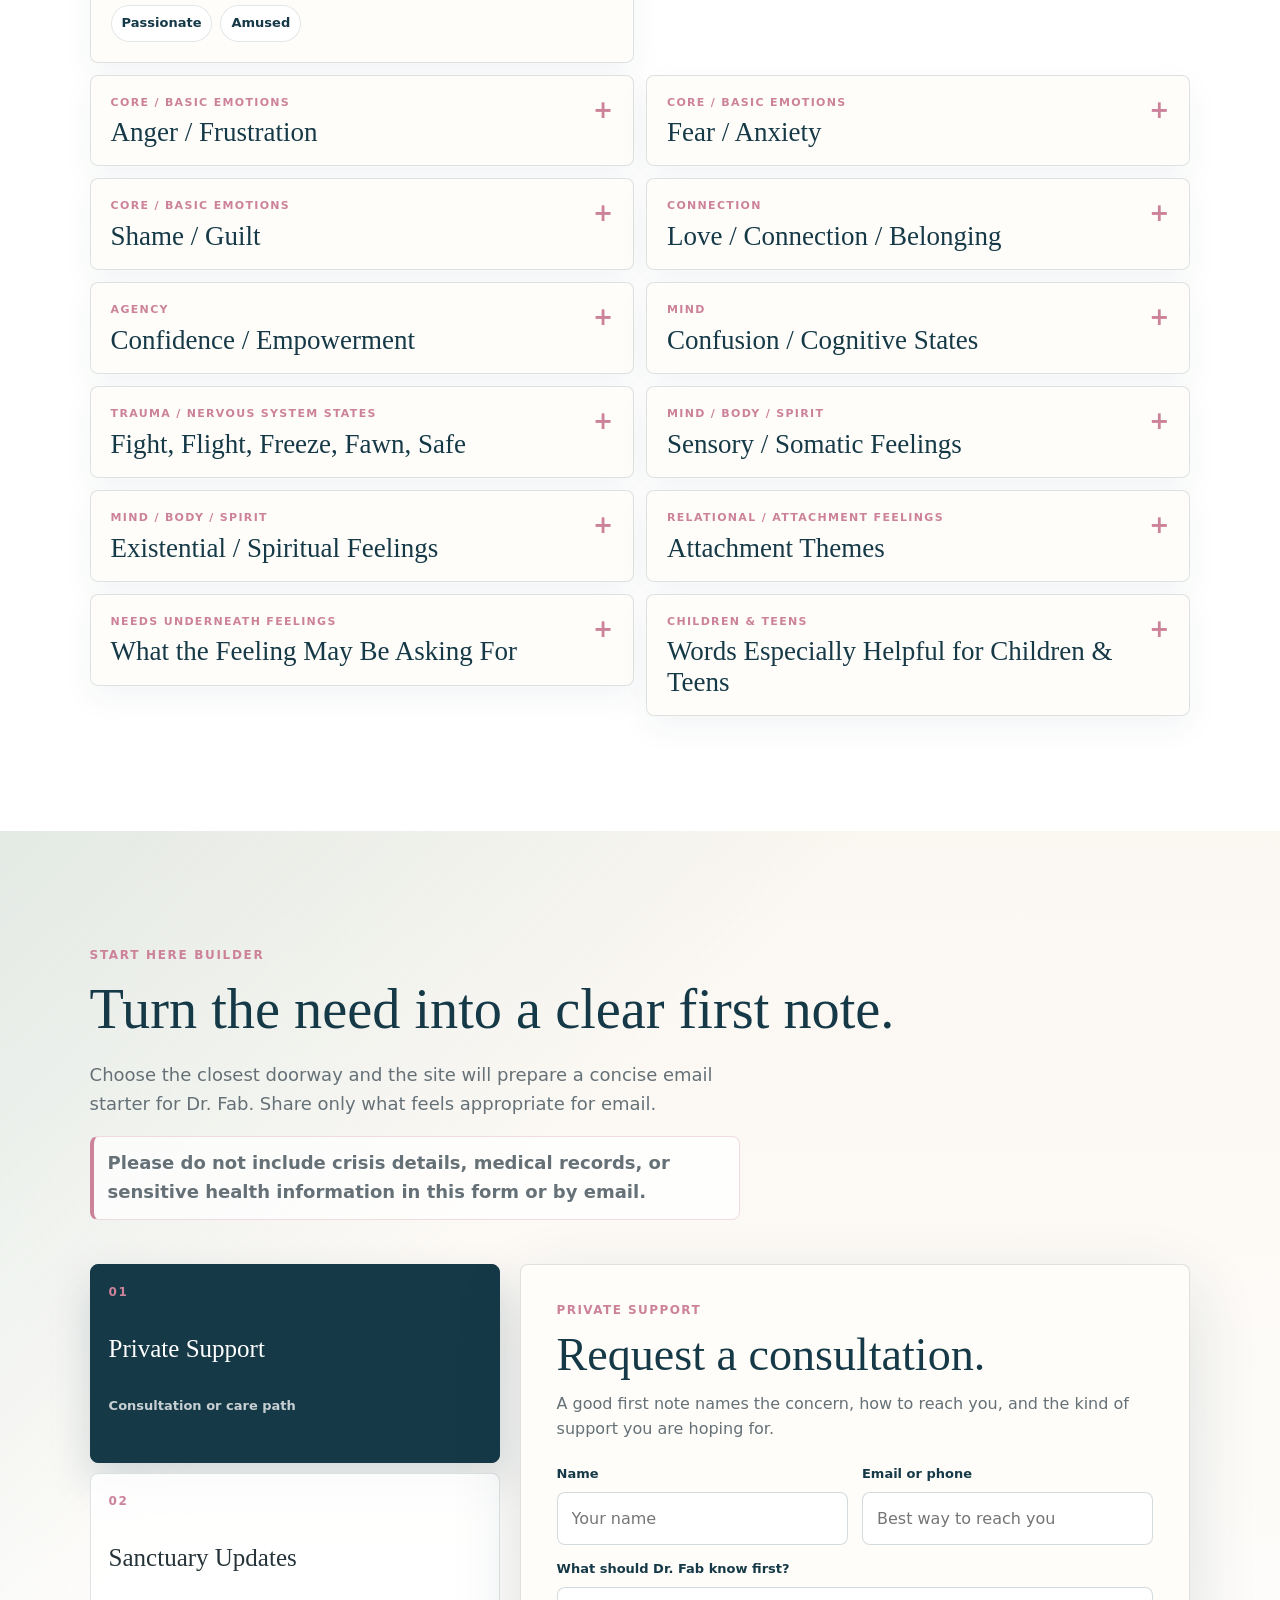
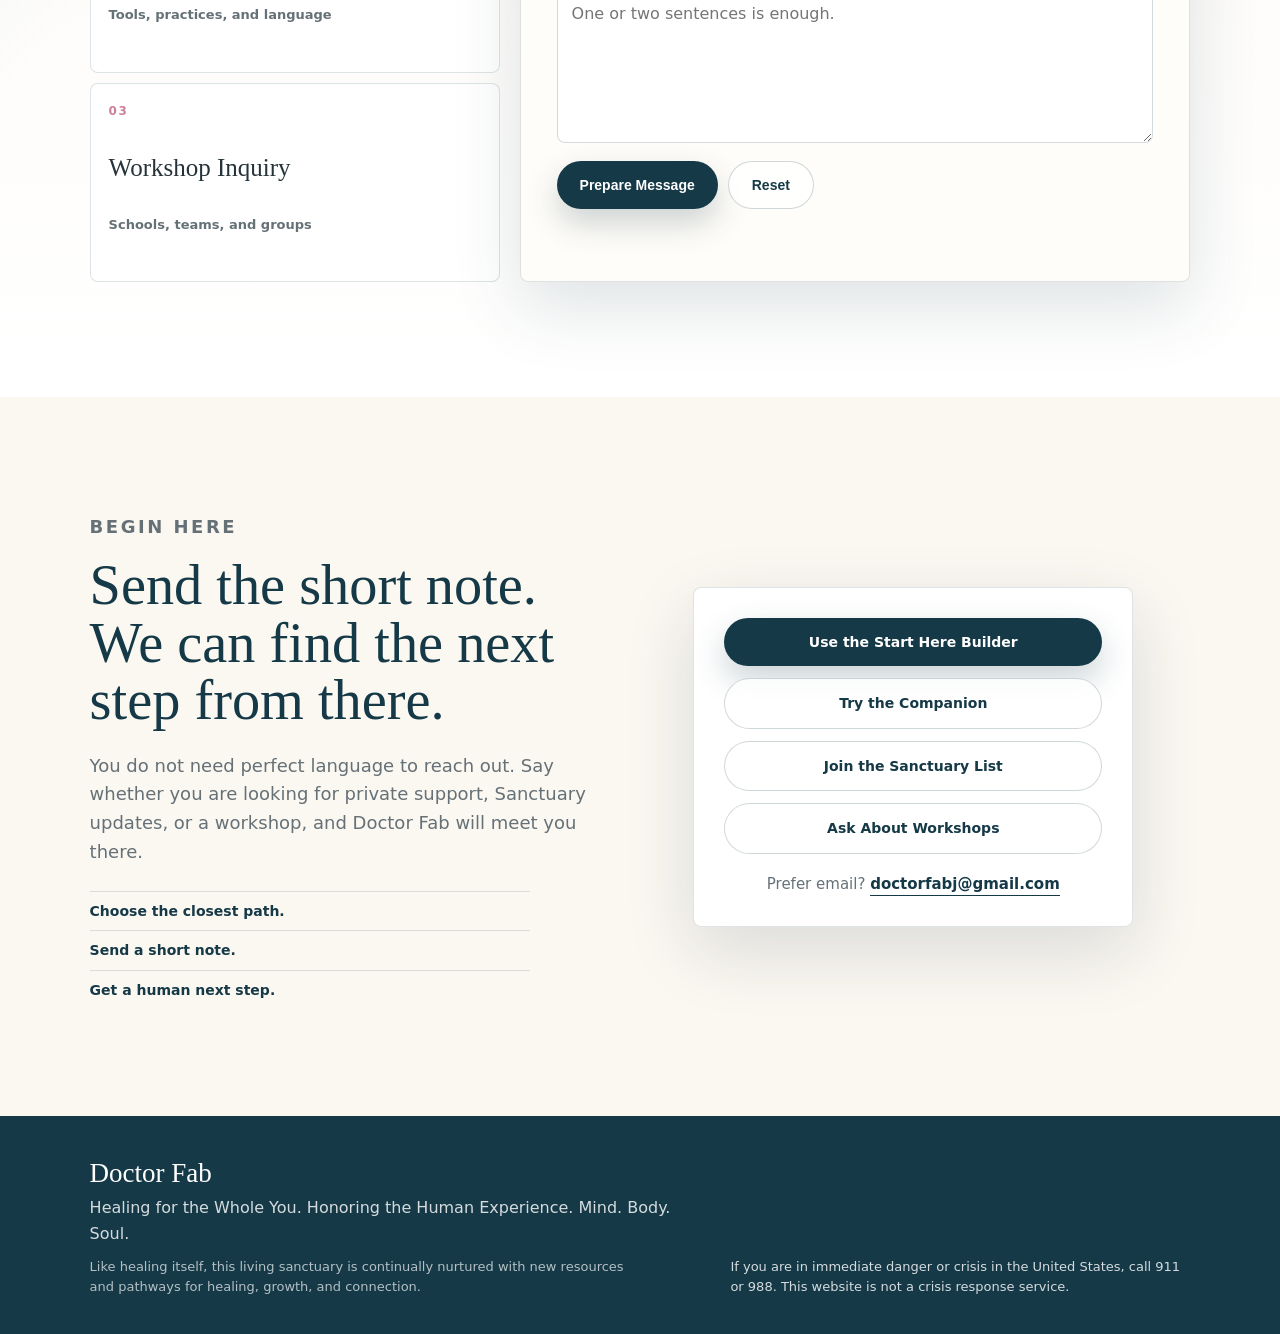
==== commit 613128a7: "Add downloadable resources and lexicon articles" ====
--- a/index.html
+++ b/index.html
@@ -193,11 +193,6 @@
             accessible education. Her approach honors the whole context around a
             person: body, story, family, community, identity, and environment.
           </p>
-          <p>
-            Doctor Fab is being built as a place where clinical wisdom and
-            everyday support can meet. It should feel professional enough to
-            trust and human enough to actually use.
-          </p>
           <div class="clinical-lens" aria-label="Doctor Fab clinical lens">
             <span>Safety before speed</span>
             <span>Body and story together</span>
@@ -405,6 +400,50 @@
             <a class="text-link" href="#feeling-words">Explore feeling words</a>
             <a class="text-link" href="#sanctuary">Open a practice</a>
             <a class="text-link" href="#companion" data-focus-companion>Try the companion</a>
+          </div>
+          <div class="downloadable-resources" aria-label="Downloadable resources">
+            <p class="downloadable-kicker">Downloadable Resources</p>
+            <p class="downloadable-note">
+              If you are in immediate danger or crisis in the United States,
+              call 911 or 988. For overwhelmed moments that need steadiness,
+              these resources are ready to view or save.
+            </p>
+            <div class="downloadable-grid">
+              <article>
+                <span>PDF</span>
+                <h3>The Grounding Toolkit</h3>
+                <p>Eight practical grounding practices for overwhelmed moments.</p>
+                <div>
+                  <a href="resources/grounding-toolkit.html">View page</a>
+                  <a href="assets/resources/grounding-toolkit.pdf" download>Download</a>
+                </div>
+              </article>
+              <article>
+                <span>PDF</span>
+                <h3>Emotionally Safe Communication</h3>
+                <p>A short guide for choosing safer words in charged conversations.</p>
+                <div>
+                  <a href="resources/emotionally-safe-communication.html">View page</a>
+                  <a href="assets/resources/emotionally-safe-communication.pdf" download>Download</a>
+                </div>
+              </article>
+              <article>
+                <span>Lexicon</span>
+                <h3>Window of Tolerance</h3>
+                <p>How to recognize your nervous system window and return to it.</p>
+                <div>
+                  <a href="lexicon/window-of-tolerance.html">Read article</a>
+                </div>
+              </article>
+              <article>
+                <span>Lexicon</span>
+                <h3>Co-Regulation for Caregivers</h3>
+                <p>Steady scripts and guidance for hard parenting moments.</p>
+                <div>
+                  <a href="lexicon/co-regulation-for-caregivers.html">Read article</a>
+                </div>
+              </article>
+            </div>
           </div>
         </div>
       </section>
--- a/styles.css
+++ b/styles.css
@@ -1217,6 +1217,129 @@
   padding-bottom: 6px;
 }
 
+.downloadable-resources {
+  background: rgba(255, 255, 255, 0.12);
+  border: 1px solid rgba(255, 255, 255, 0.24);
+  border-radius: 18px;
+  margin-top: 34px;
+  padding: 22px;
+}
+
+.downloadable-kicker {
+  font-size: 12px;
+  font-weight: 850;
+  letter-spacing: 0.14em;
+  margin: 0 0 8px;
+  text-transform: uppercase;
+}
+
+.downloadable-note {
+  font-size: 14px;
+  line-height: 1.6;
+  margin: 0 0 18px;
+}
+
+.downloadable-grid {
+  display: grid;
+  gap: 12px;
+  grid-template-columns: repeat(2, minmax(0, 1fr));
+}
+
+.downloadable-grid article {
+  background: rgba(255, 255, 255, 0.88);
+  border: 1px solid rgba(255, 255, 255, 0.34);
+  border-radius: 14px;
+  color: var(--navy);
+  padding: 16px;
+}
+
+.downloadable-grid span {
+  color: var(--rose);
+  display: block;
+  font-size: 11px;
+  font-weight: 850;
+  letter-spacing: 0.14em;
+  margin-bottom: 8px;
+  text-transform: uppercase;
+}
+
+.downloadable-grid h3 {
+  color: var(--navy);
+  font-family: var(--serif);
+  font-size: 21px;
+  font-weight: 500;
+  line-height: 1.15;
+  margin: 0 0 8px;
+}
+
+.downloadable-grid p {
+  color: var(--muted);
+  font-size: 14px;
+  line-height: 1.55;
+  margin: 0 0 12px;
+}
+
+.downloadable-grid div {
+  display: flex;
+  flex-wrap: wrap;
+  gap: 10px 14px;
+}
+
+.downloadable-grid a {
+  border-bottom: 1px solid currentColor;
+  color: var(--navy);
+  font-size: 13px;
+  font-weight: 850;
+  padding-bottom: 3px;
+}
+
+.resource-page {
+  background:
+    linear-gradient(180deg, rgba(255, 253, 249, 0.94), rgba(251, 247, 241, 1));
+}
+
+.resource-hero {
+  padding-bottom: 30px;
+  padding-top: clamp(64px, 9vw, 108px);
+}
+
+.resource-hero h1 {
+  color: var(--navy);
+  font-family: var(--serif);
+  font-size: clamp(42px, 7vw, 84px);
+  font-weight: 500;
+  line-height: 0.98;
+  margin: 0;
+  max-width: 820px;
+}
+
+.resource-hero p:not(.eyebrow) {
+  color: var(--muted);
+  font-size: clamp(18px, 2.2vw, 24px);
+  max-width: 720px;
+}
+
+.resource-page-actions {
+  display: flex;
+  flex-wrap: wrap;
+  gap: 14px;
+  margin-top: 28px;
+}
+
+.resource-viewer {
+  padding-top: 0;
+}
+
+.resource-viewer iframe {
+  background: var(--paper);
+  border: 1px solid var(--line);
+  border-radius: 18px;
+  box-shadow: var(--shadow);
+  display: block;
+  height: min(82vh, 920px);
+  width: 100%;
+}
+
 .lexicon {
   background: #fff;
 }
@@ -2494,6 +2617,7 @@
   .coaching-service-grid,
   .coaching-values-grid,
   .coaching-testimonial-grid,
+  .downloadable-grid,
   .lexicon-grid {
     grid-template-columns: 1fr;
   }
@@ -2722,6 +2846,10 @@
     min-height: 720px;
   }
 
+  .resource-viewer iframe {
+    height: 72vh;
+  }
+
   .resources::after {
     background: linear-gradient(180deg, rgba(21, 57, 71, 0.94), rgba(21, 57, 71, 0.66));
   }
